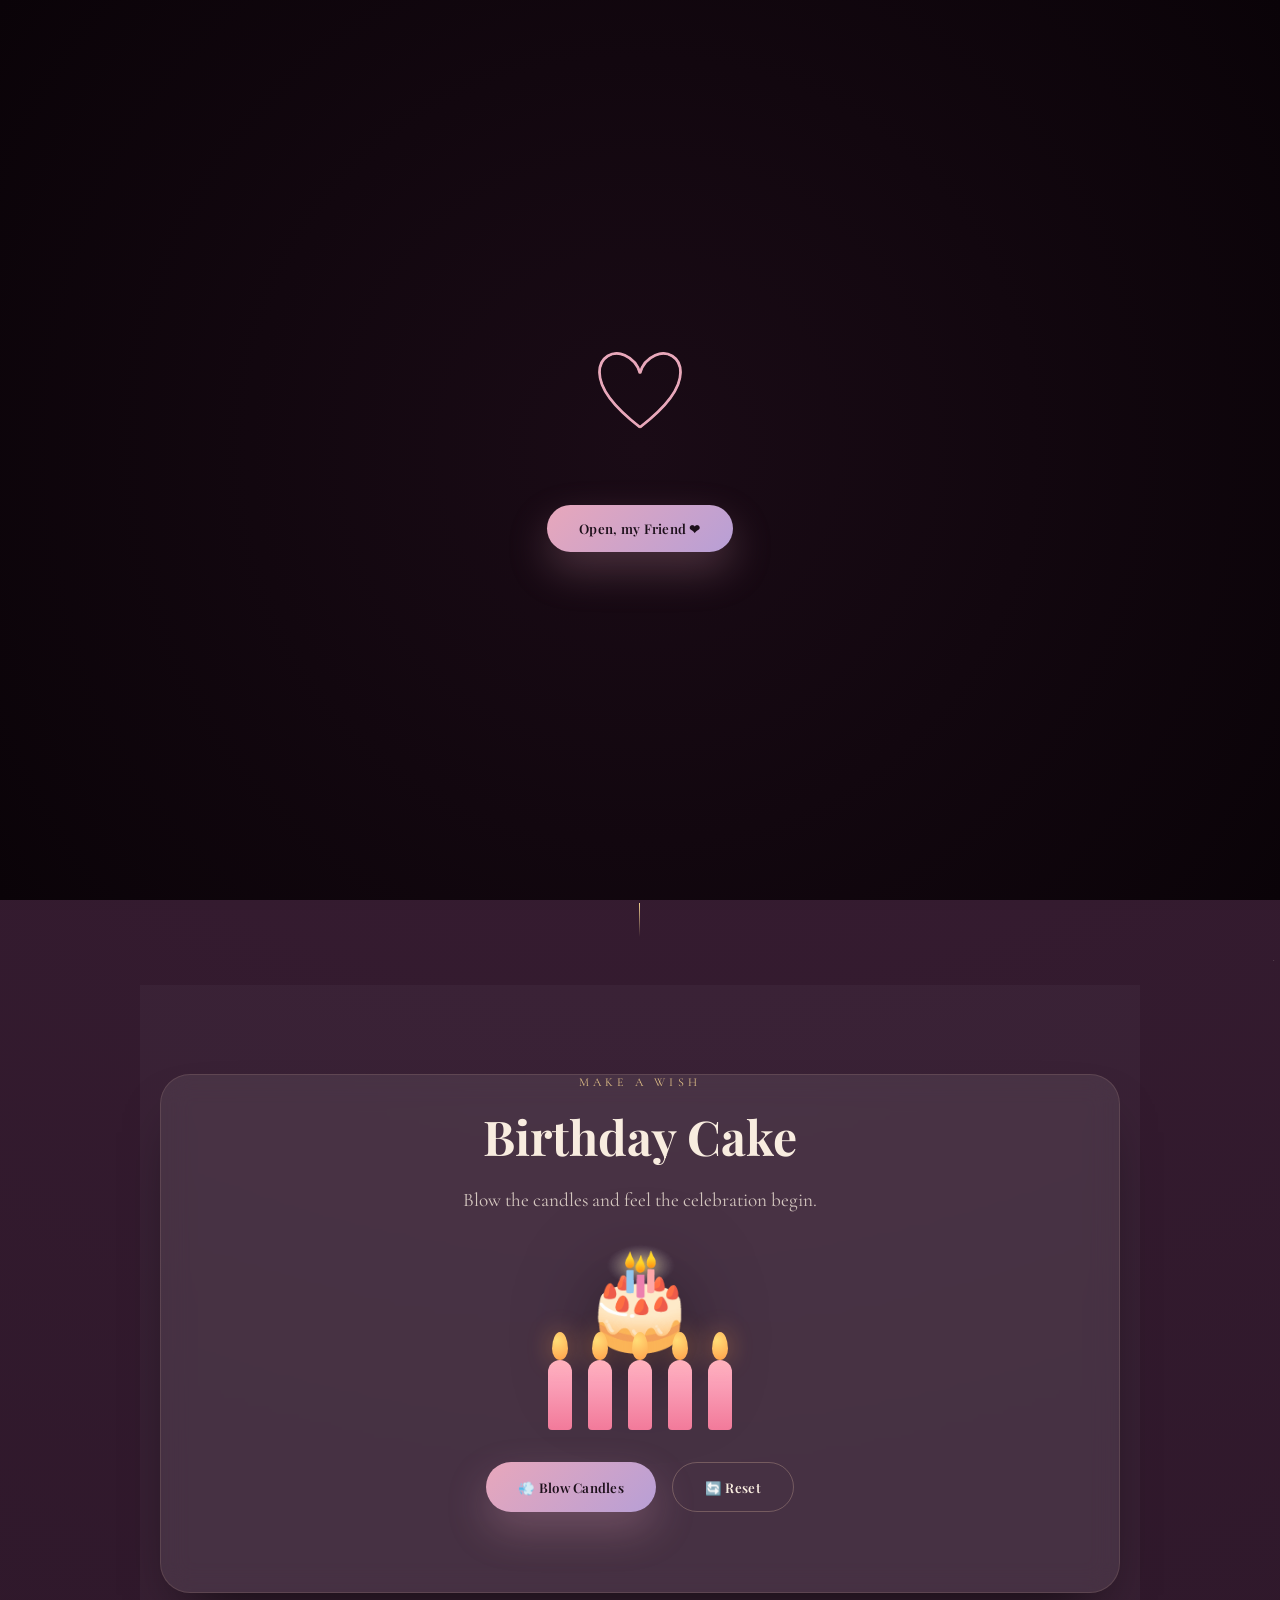
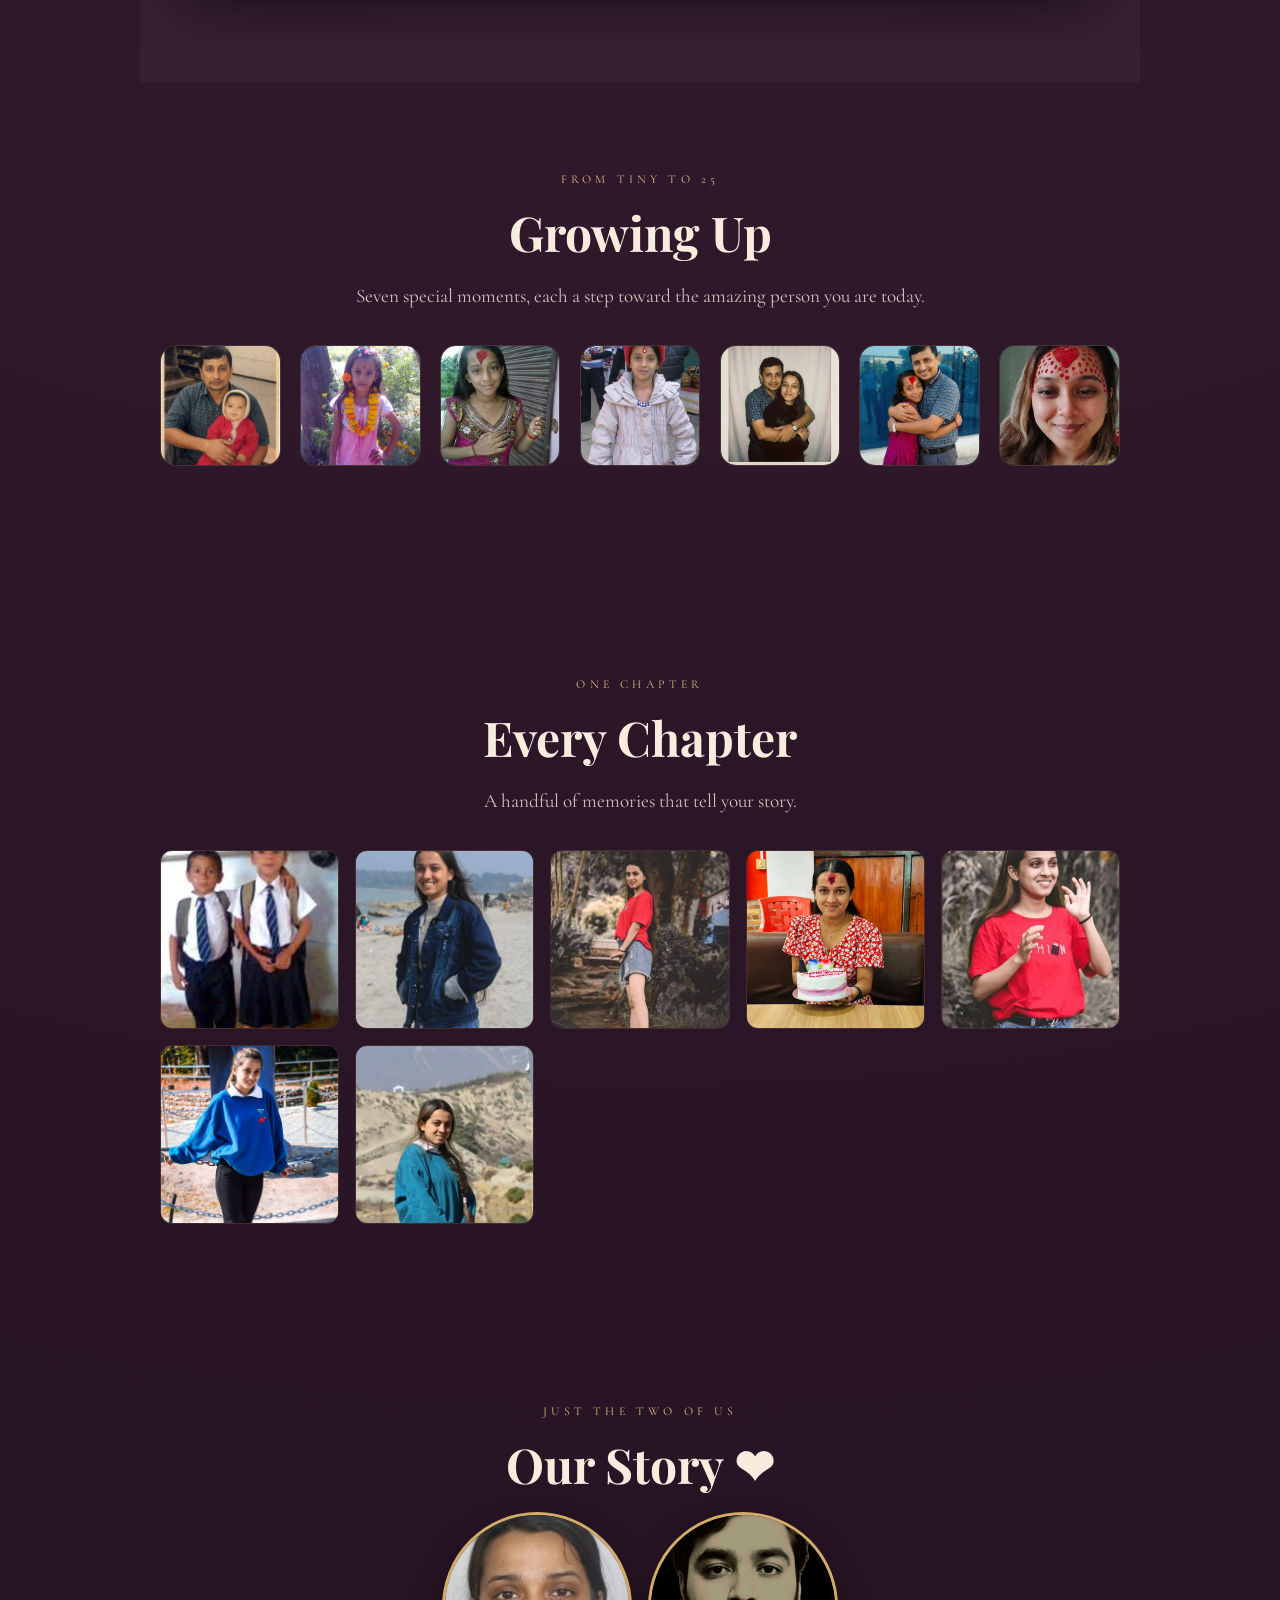
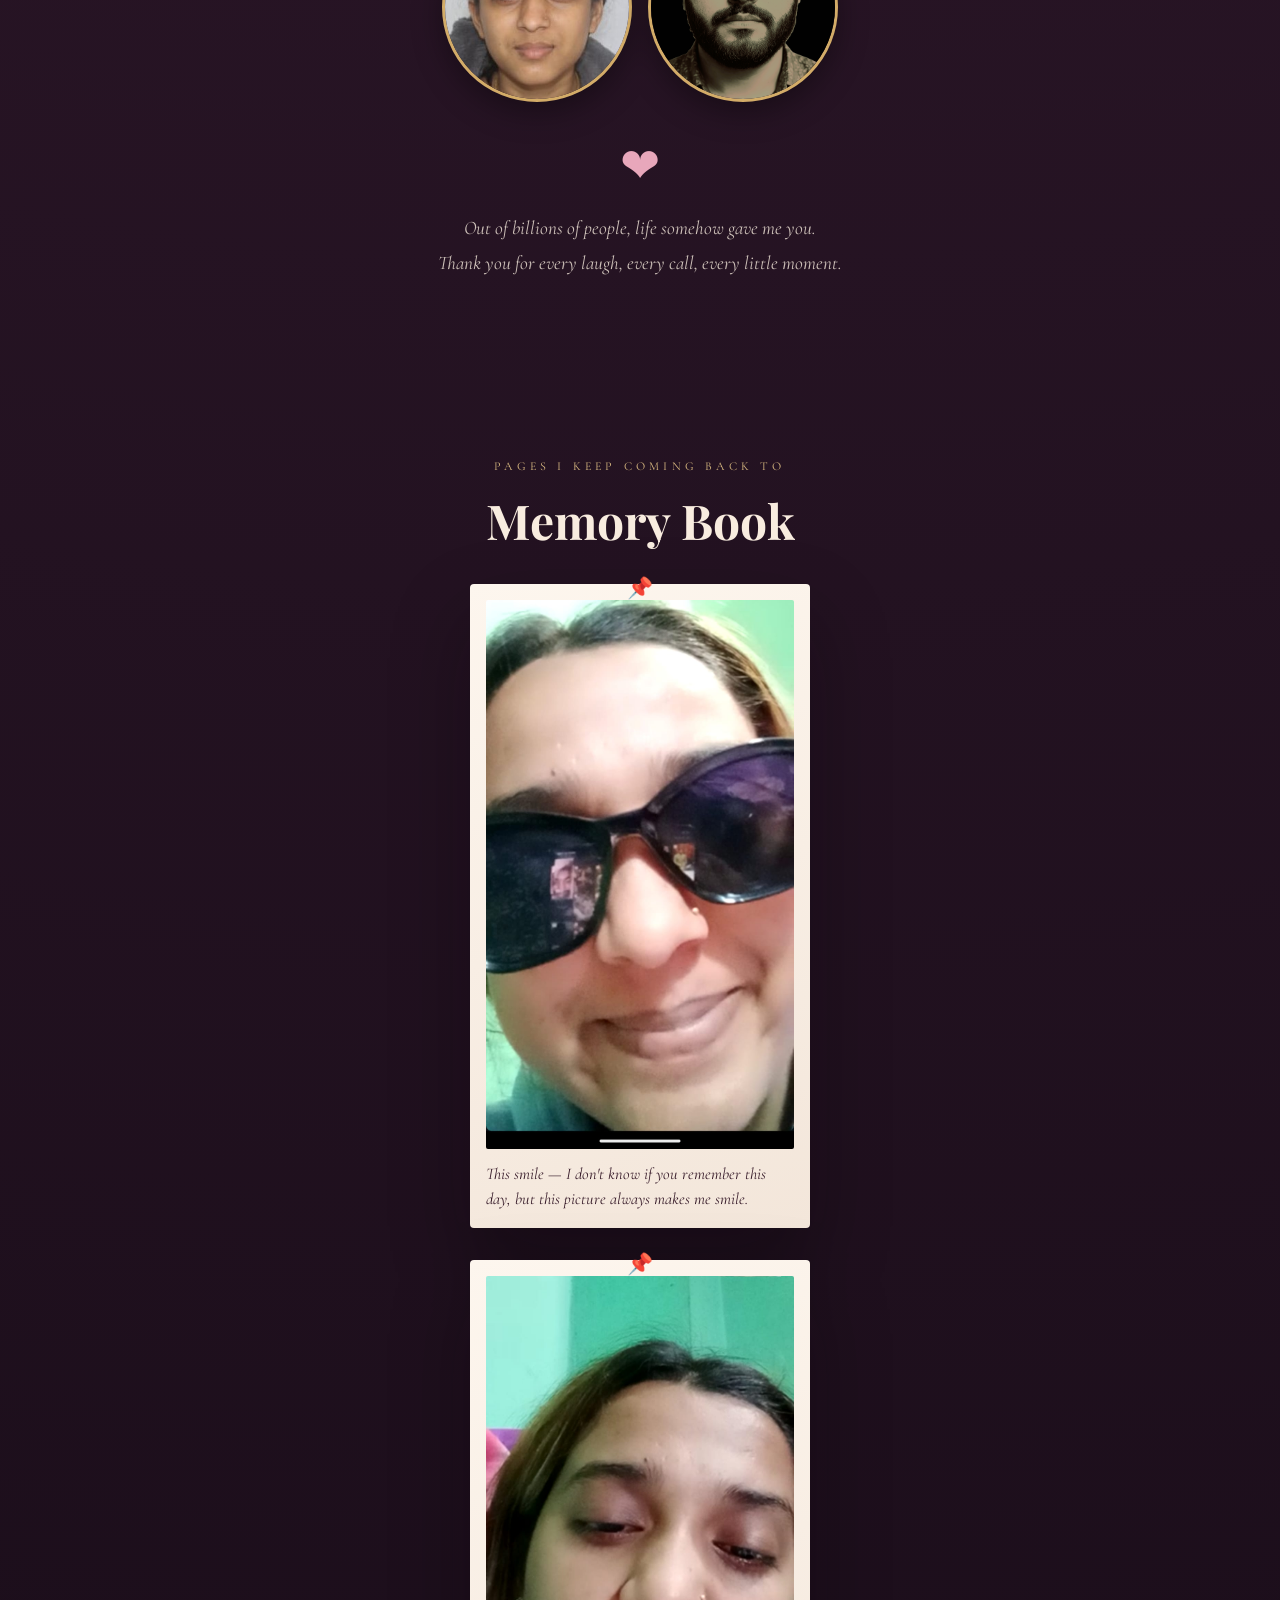
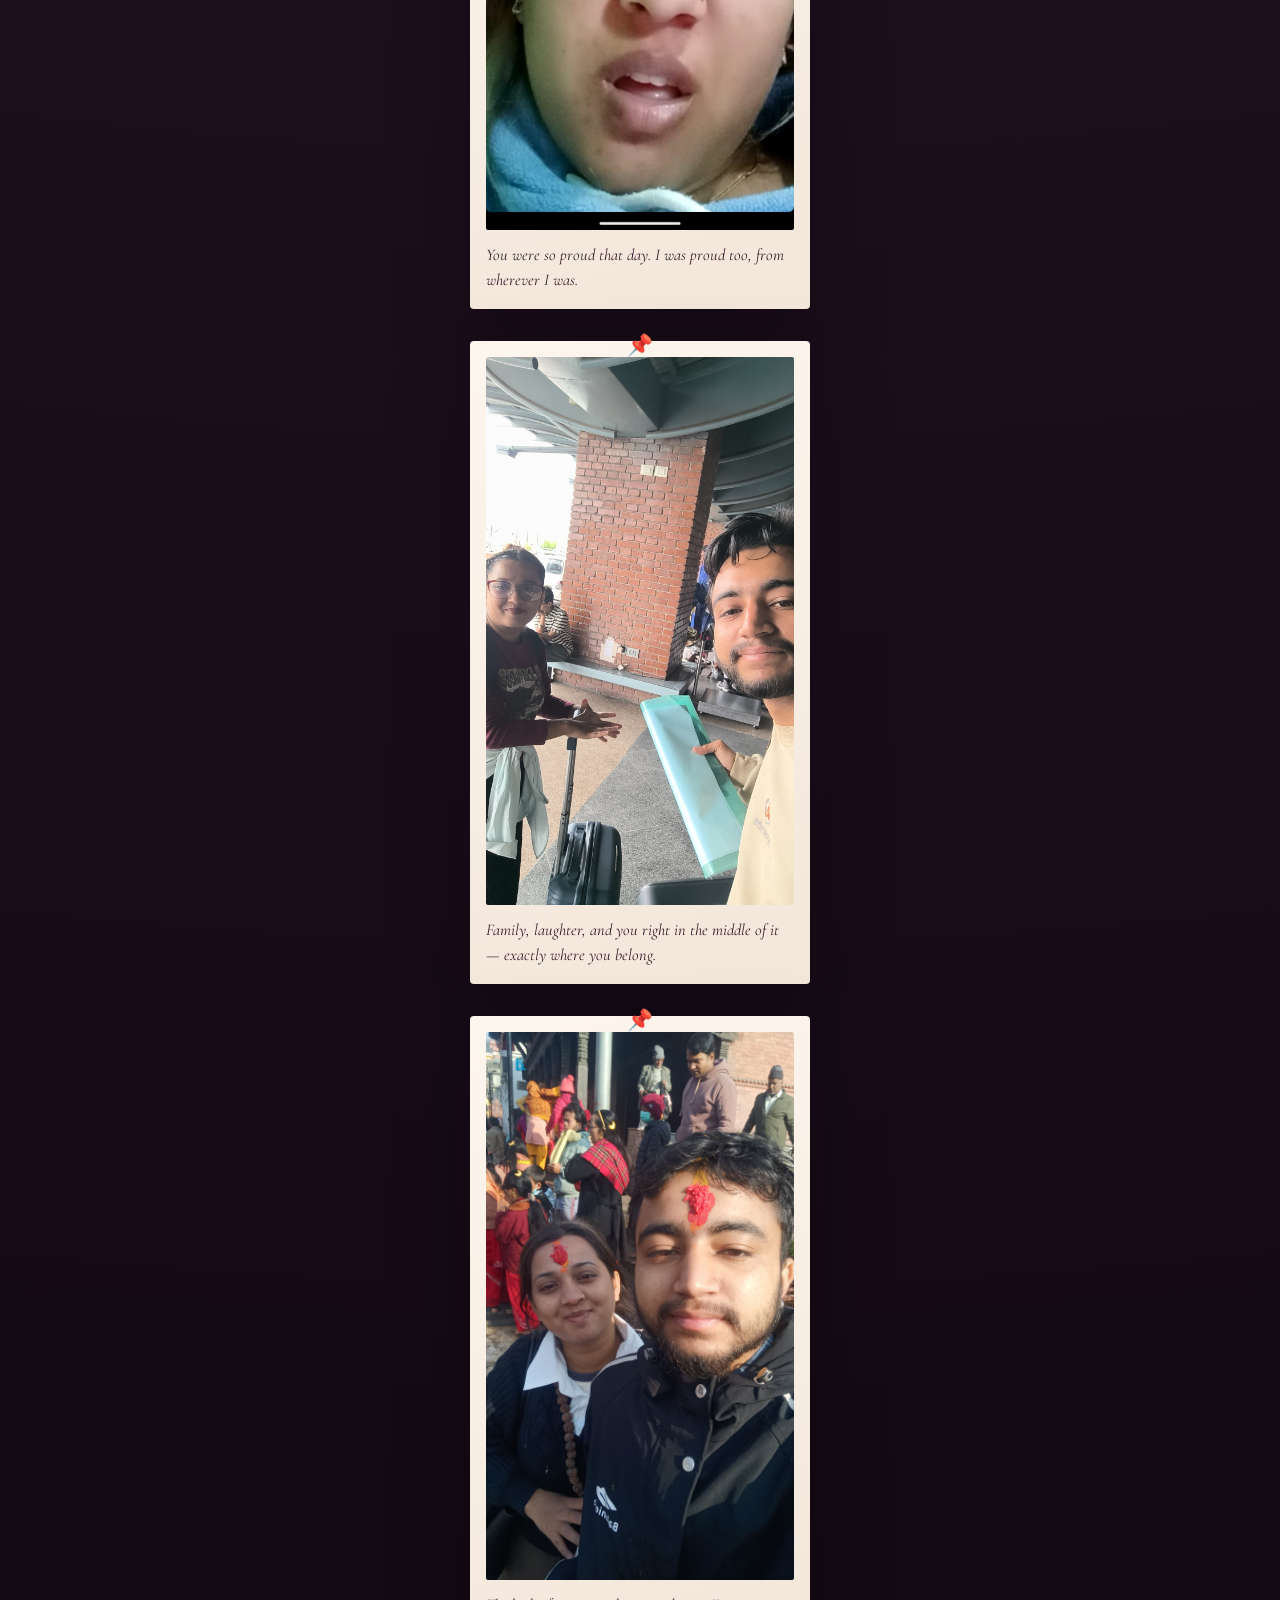
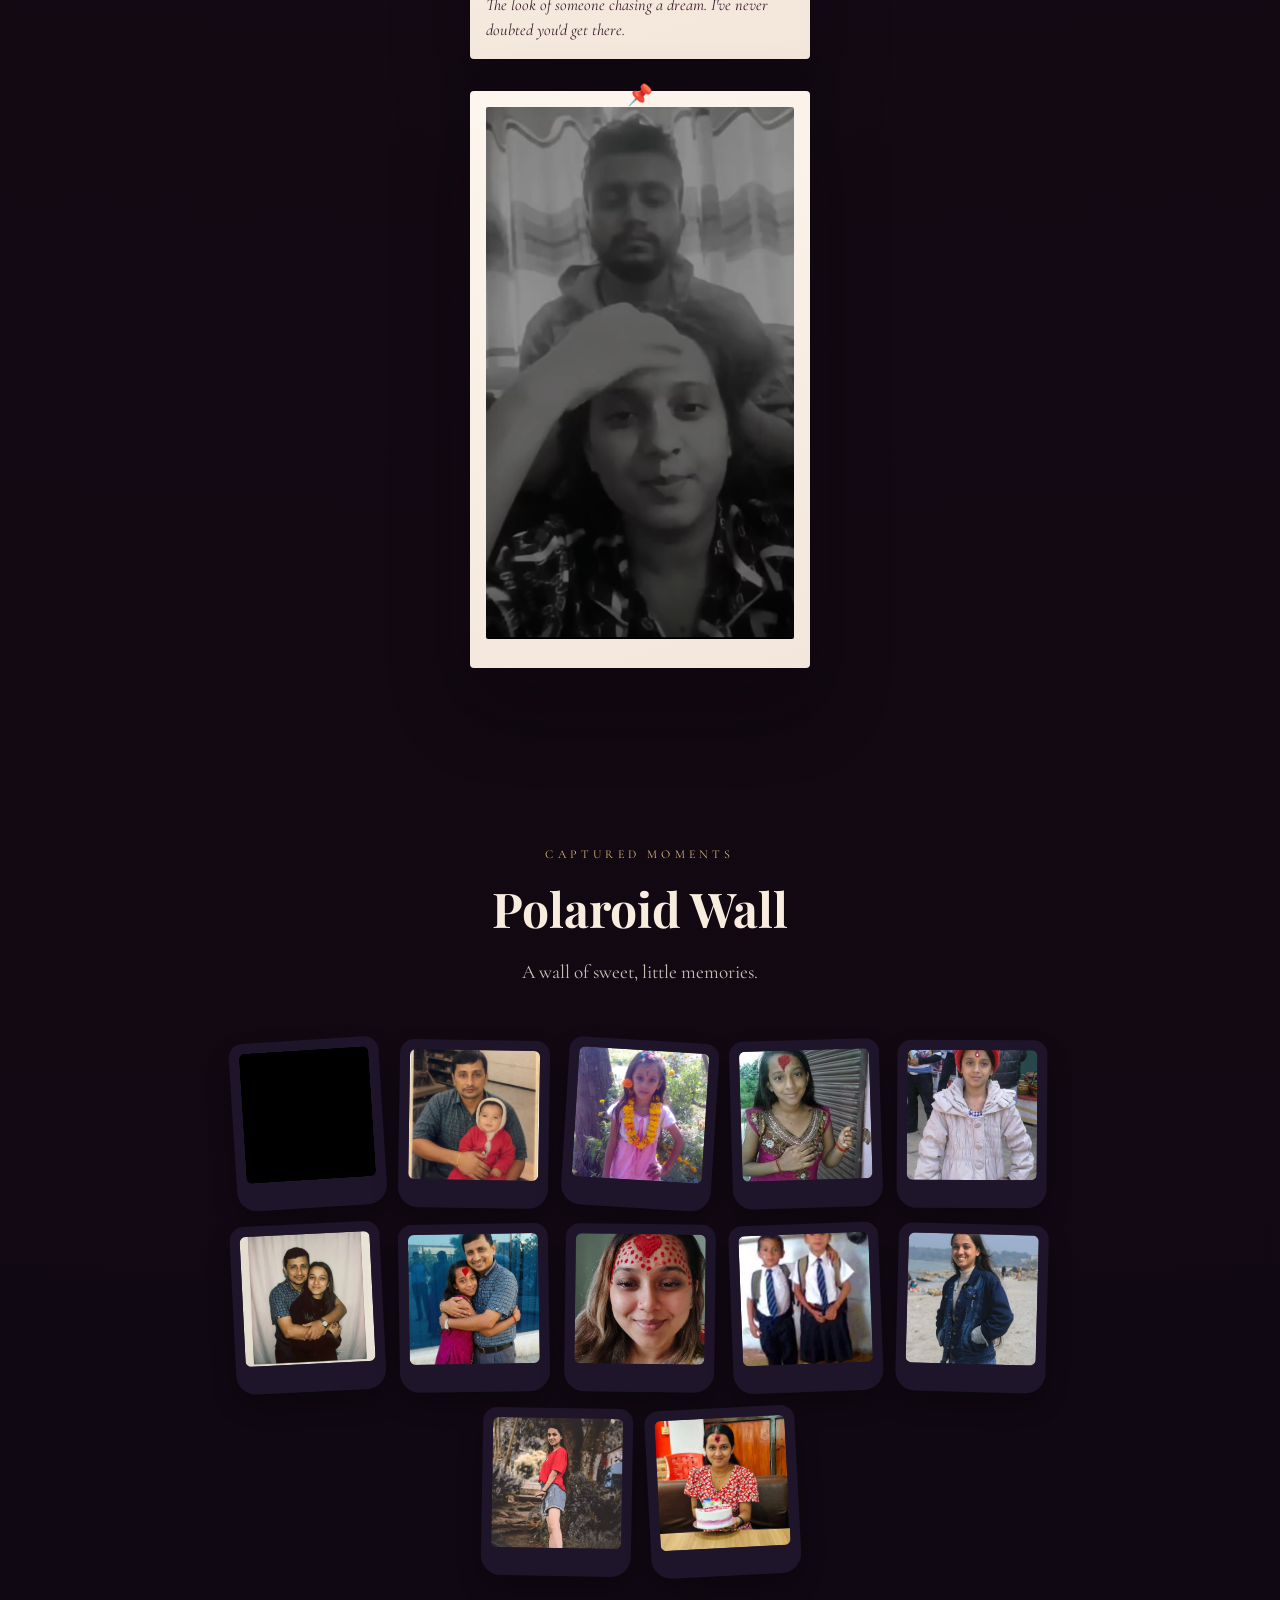
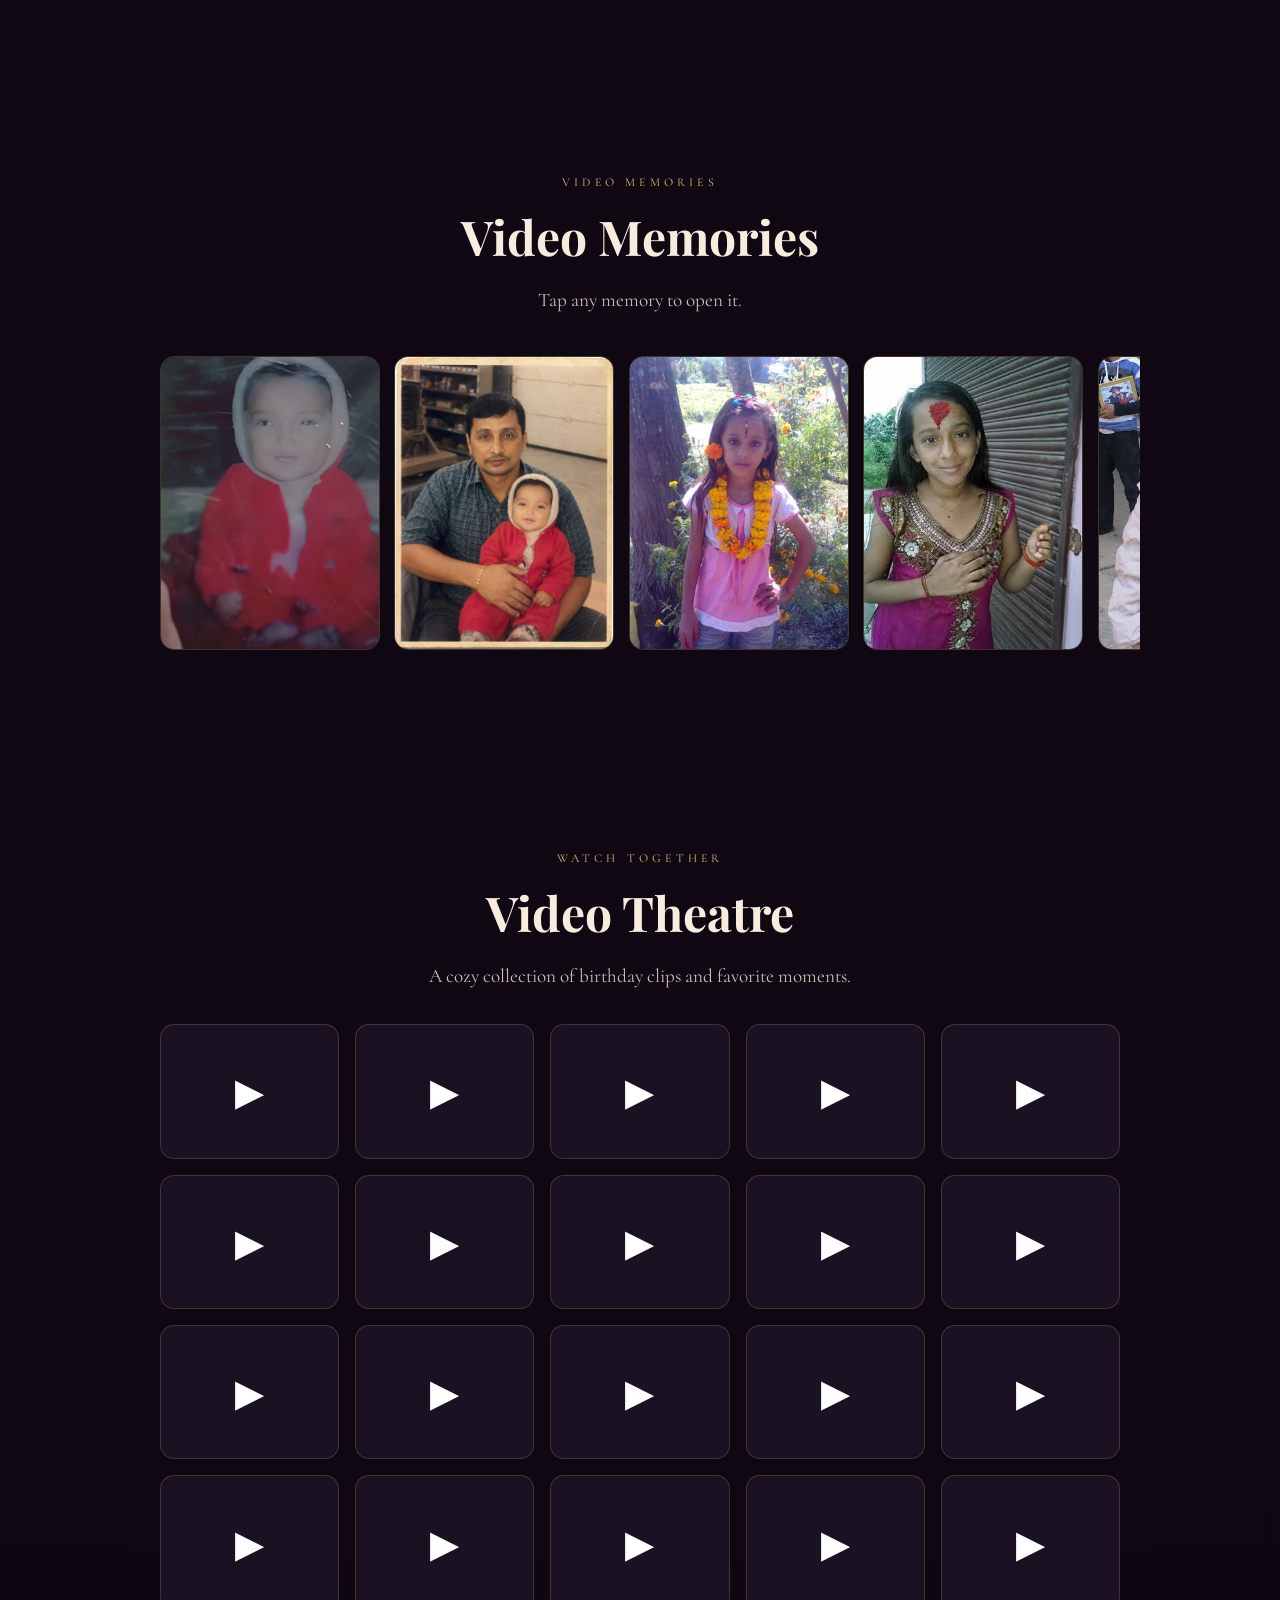
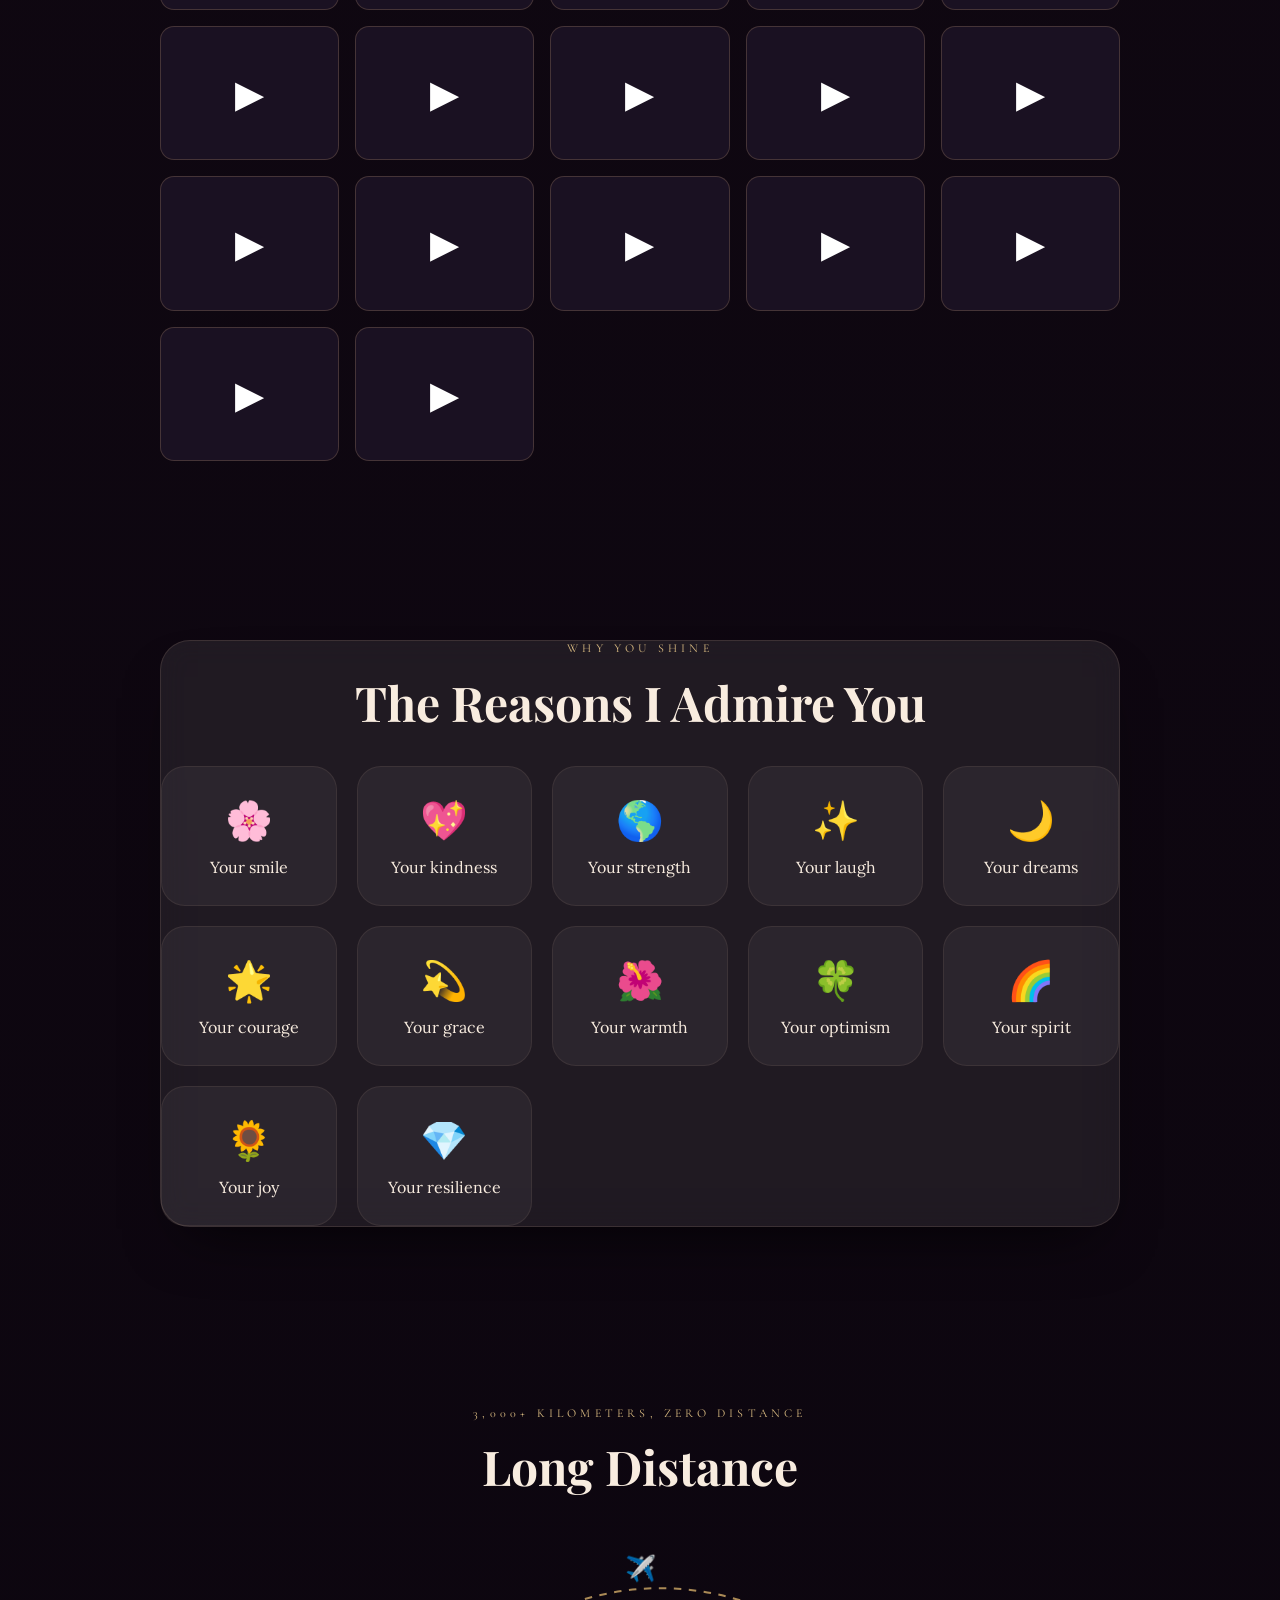
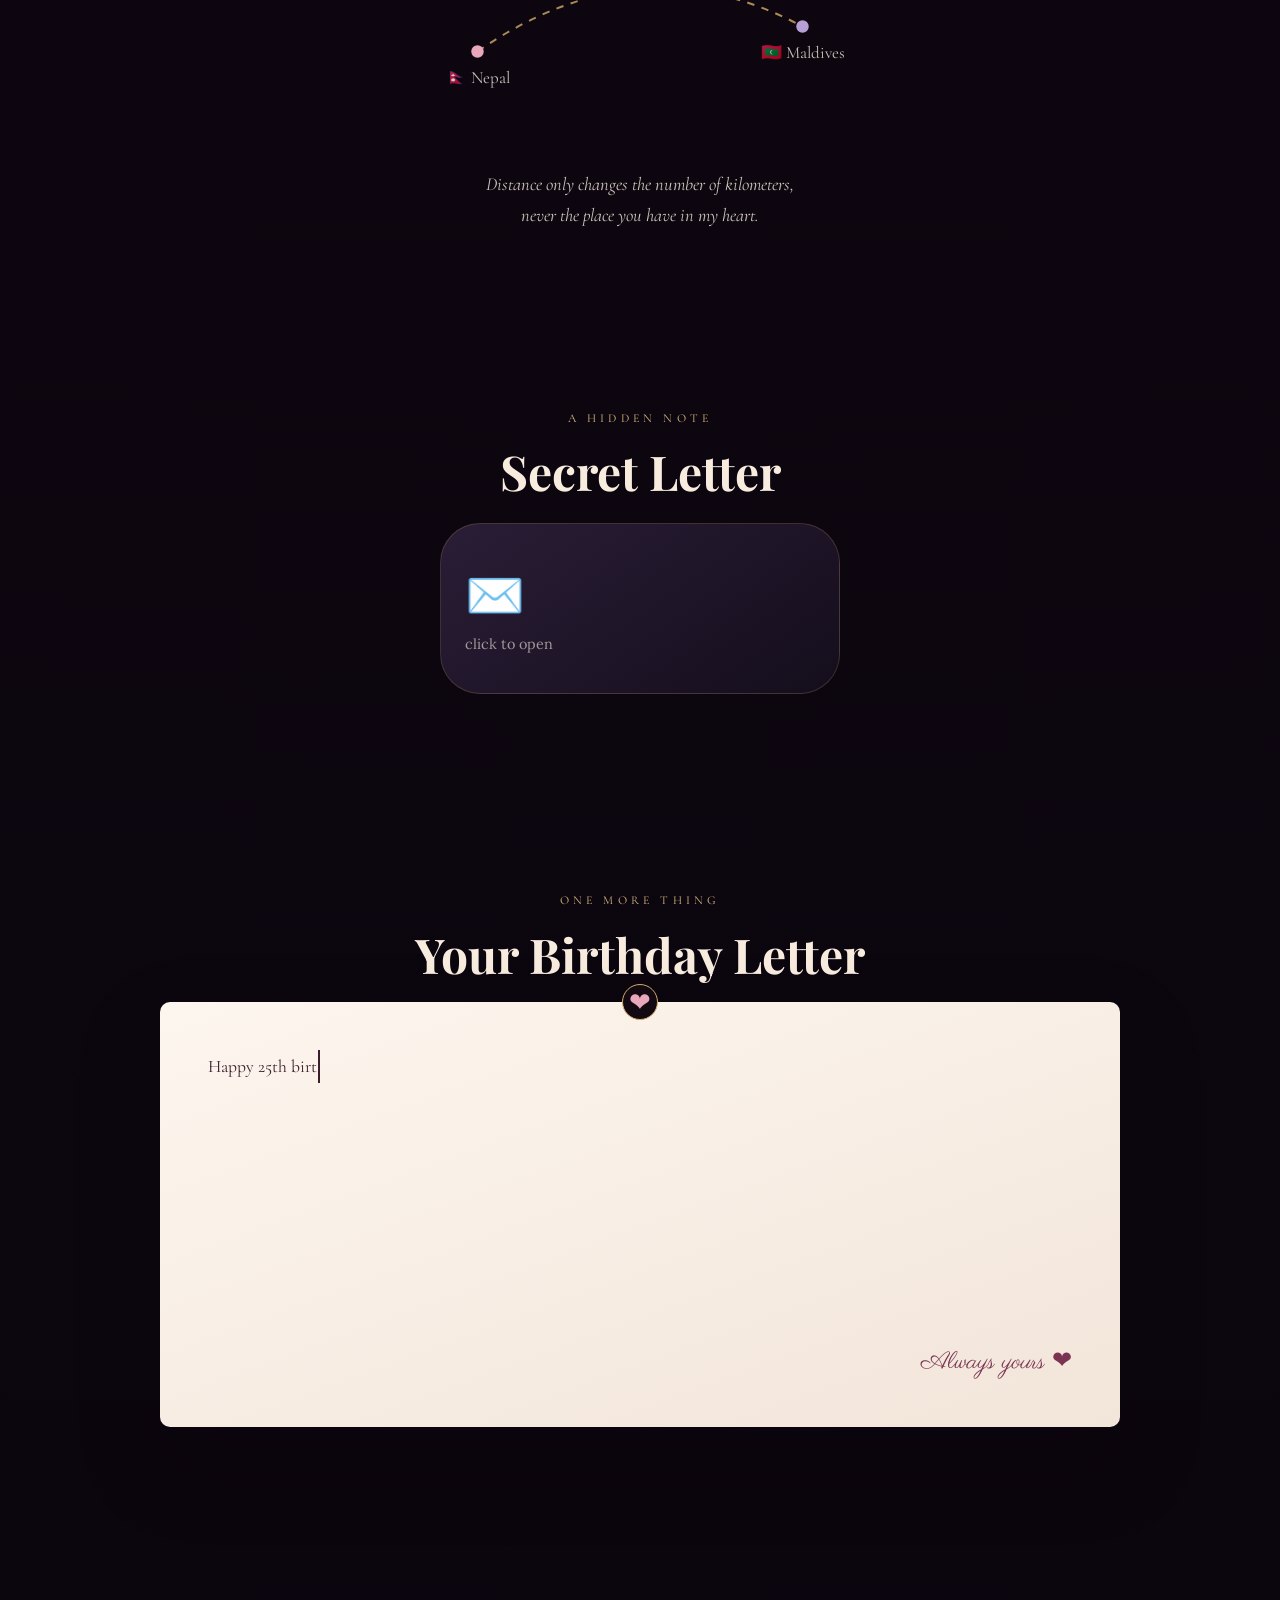
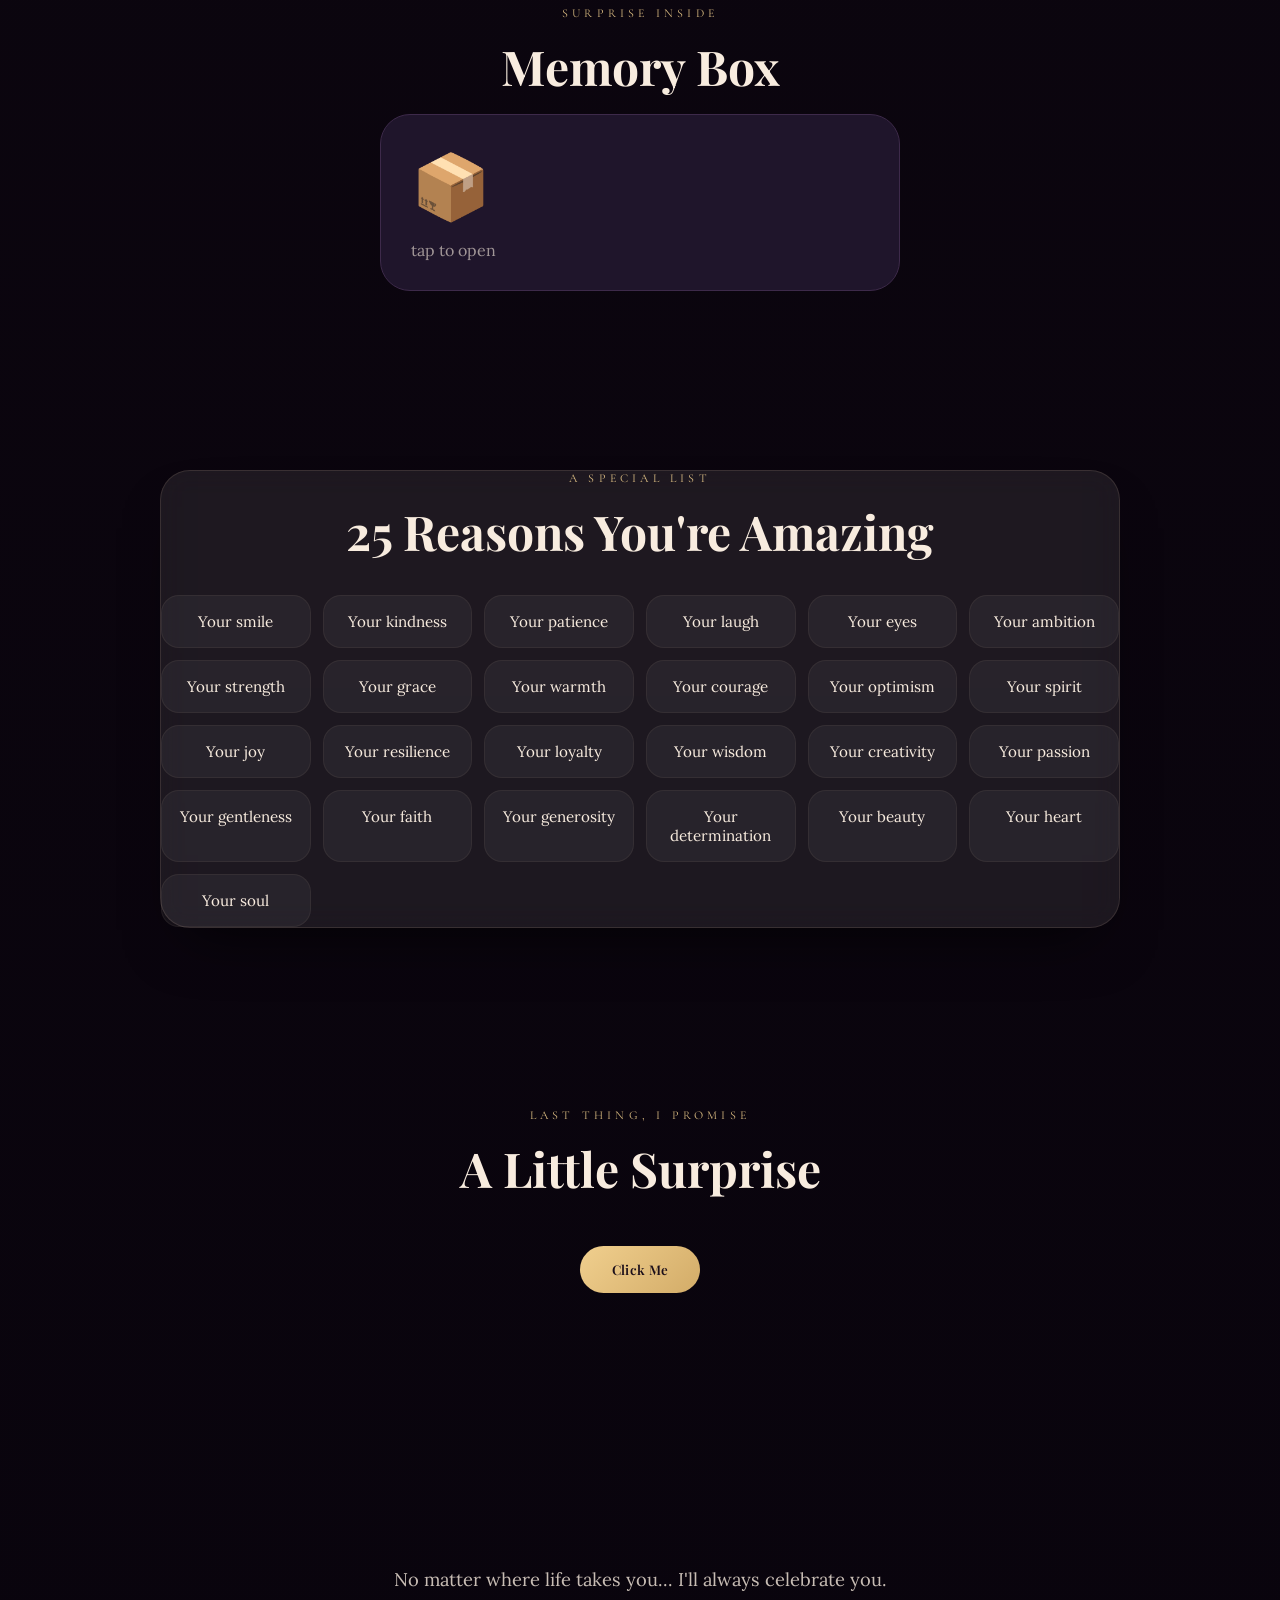
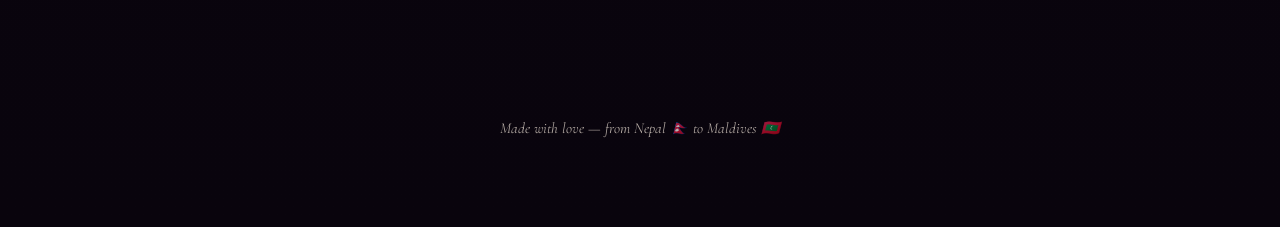
==== index.html @ b528dbe5 "Update birthday page" ====
<!DOCTYPE html>
<html lang="en">
<head>
  <meta charset="UTF-8">
  <meta name="viewport" content="width=device-width, initial-scale=1.0, viewport-fit=cover">
  <title>25th Birthday Celebration</title>
  <link rel="preconnect" href="https://fonts.googleapis.com">
  <link rel="preconnect" href="https://fonts.gstatic.com" crossorigin>
  <link href="https://fonts.googleapis.com/css2?family=Playfair+Display:ital,wght@0,500;0,600;0,700;1,600&family=Cormorant+Garamond:ital,wght@0,400;0,500;0,600;1,500&family=Parisienne&family=Lora:ital,wght@0,400;0,500;1,400&display=swap" rel="stylesheet">
  <style>
    * { box-sizing: border-box; }
    html { scroll-behavior: smooth; }
    body {
      margin: 0;
      min-height: 100vh;
      font-family: 'Lora', serif;
      color: #f8ecdf;
      background: radial-gradient(circle at top, #3a1e34 0%, #120913 45%, #09040d 100%);
      overflow-x: hidden;
      -webkit-font-smoothing: antialiased;
    }
    body::before {
      content: '';
      position: fixed;
      inset: 0;
      z-index: 0;
      pointer-events: none;
      background: radial-gradient(circle at 20% 20%, rgba(232,167,187,.07), transparent 20%),
                  radial-gradient(circle at 80% 20%, rgba(183,159,214,.08), transparent 18%);
    }
    img, video { max-width: 100%; display: block; }
    a { color: inherit; text-decoration: none; }
    :focus-visible { outline: 2px solid #f0cf8e; outline-offset: 4px; }
    .section { position: relative; z-index: 1; padding: clamp(3rem, 7vw, 6rem) 1.25rem; max-width: 1000px; margin: 0 auto; }
    .section-inner { position: relative; z-index: 2; }
    .eyebrow { font-family:'Cormorant Garamond',serif; text-transform: uppercase; letter-spacing: .35em; font-size:.75rem; color:#f0cf8e; margin-bottom: .9rem; opacity:.9; text-align:center; }
    .section-title { font-family:'Playfair Display',serif; font-size:clamp(2rem, 4vw, 3rem); text-align:center; margin:0 0 1rem; color:#f8ecdf; }
    .section-sub { text-align:center; color:rgba(248,236,223,.8); font-family:'Cormorant Garamond',serif; font-size:clamp(1rem,2.2vw,1.2rem); max-width:620px; margin:0 auto 2rem; line-height:1.7; }
    .divider-heart { text-align:center; color:#e8a7bb; font-size:1.1rem; margin:1.2rem 0; opacity:.8; }
    .glass { background: rgba(255,255,255,.08); backdrop-filter: blur(14px); -webkit-backdrop-filter: blur(14px); border: 1px solid rgba(255,215,180,.12); box-shadow: 0 30px 60px -28px rgba(0,0,0,.75); border-radius: 30px; }
    .btn { display: inline-flex; align-items:center; justify-content:center; padding:.95rem 2rem; border-radius:999px; border:none; cursor:pointer; transition: transform .25s ease, box-shadow .25s ease, opacity .25s ease; font-family:'Playfair Display',serif; font-weight:600; letter-spacing:.02em; }
    .btn:hover { transform: translateY(-2px); }
    .btn-primary { background: linear-gradient(135deg,#e8a7bb,#b79fd6); color:#1c0f1a; box-shadow:0 18px 40px rgba(232,167,187,.25); }
    .btn-secondary { background: rgba(255,255,255,.08); color:#f8ecdf; border:1px solid rgba(240,207,142,.27); }
    .btn-outline { background: transparent; border:1.5px solid rgba(255,215,180,.25); color:#f8ecdf; }
    .btn-gold { background: linear-gradient(135deg,#f0cf8e,#d3ac68); color:#1c0f1a; }
    .btn.gift { font-size:2rem; width:96px; height:96px; border-radius:50%; padding:0; }
    #loader { position:fixed; inset:0; z-index:9999; display:flex; flex-direction:column; align-items:center; justify-content:center; text-align:center; padding:2rem; background: radial-gradient(circle at center, #1a0b16 0%, #0a0308 100%); transition: opacity 1s ease, visibility 1s ease; }
    #loader.hidden { opacity:0; visibility:hidden; pointer-events:none; }
    .loader-heart { width:90px; height:90px; margin-bottom:1.8rem; }
    .loader-heart svg path#heartFill { transition: stroke-dashoffset 2.6s cubic-bezier(.22,1,.36,1); }
    #loaderText { font-family:'Cormorant Garamond',serif; font-style:italic; color:rgba(248,236,223,.9); font-size:1.05rem; letter-spacing:.03em; min-height:1.6em; }
    #loaderLine2 { display:block; margin-top:.35rem; color:#f2c6d3; }
    .begin-btn { margin-top:2.4rem; opacity:0; transform:translateY(8px); transition: opacity .8s ease, transform .8s ease; pointer-events:none; }
    .begin-btn.show { opacity:1; transform:translateY(0); pointer-events:auto; }
    #ambient { position:fixed; inset:0; pointer-events:none; z-index:5; overflow:hidden; }
    .floaty { position:absolute; bottom:-8%; opacity:0; will-change:transform,opacity; font-size:1.1rem; }
    .floaty.heart { color:#e8a7bb; }
    .floaty.sparkle { color:#f0cf8e; font-size:.85rem; }
    .floaty.petal { width:14px; height:10px; background:#f2c6d3; border-radius:60% 0 60% 0; }
    #musicToggle { position:fixed; top:1.1rem; right:1.1rem; z-index:60; width:48px; height:48px; border-radius:50%; background:rgba(28,15,26,.65); backdrop-filter: blur(6px); border:1px solid rgba(212,175,106,.35); color:#f0cf8e; font-size:1.2rem; display:flex; align-items:center; justify-content:center; cursor:pointer; }
    #hero { position:relative; min-height:100svh; display:flex; flex-direction:column; align-items:center; justify-content:center; text-align:center; padding:6rem 1.25rem 3rem; overflow:hidden; }
    #hero .stars { position:absolute; inset:0; z-index:0; }
    .hero-photo-frame { position:relative; z-index:2; width:min(78vw,320px); aspect-ratio:4/5; border-radius:10px; overflow:hidden; border:1px solid rgba(212,175,106,.4); box-shadow: 0 30px 70px rgba(10,4,10,.35), 0 0 0 10px rgba(232,167,187,.06); margin-bottom:1.8rem; }
    .hero-photo-frame img { width:100%; height:100%; object-fit:cover; }
    .hero-name { font-family:'Parisienne',cursive; font-size:clamp(1.4rem,4vw,2rem); color:#e8a7bb; margin-bottom:.4rem; z-index:2; }
    #hero h1 { z-index:2; font-size:clamp(2rem,5vw,3.4rem); font-weight:700; margin:.2rem 0; background:linear-gradient(135deg,#f0cf8e,#e8a7bb,#b79fd6); -webkit-background-clip:text; background-clip:text; color:transparent; }
    .tagline { z-index:2; font-family:'Cormorant Garamond',serif; font-style:italic; font-size:clamp(1rem,3.4vw,1.3rem); color:rgba(248,236,223,.85); max-width:500px; line-height:1.7; margin:1rem 0 2rem; }
    #countdown { z-index:2; display:flex; gap:.9rem; margin-bottom:2.2rem; flex-wrap:wrap; justify-content:center; }
    .countdown-box, .countdown-item { background:rgba(255,255,255,.05); border:1px solid rgba(212,175,106,.22); border-radius:12px; padding:.75rem 1rem; min-width:72px; text-align:center; }
    .countdown-box b, .countdown-item .num { display:block; font-family:'Playfair Display',serif; font-size:1.35rem; color:#f0cf8e; }
    .countdown-box span, .countdown-item .label { font-size:.72rem; letter-spacing:.1em; text-transform:uppercase; color:rgba(248,236,223,.78); }
    .scroll-cue { position:relative; z-index:2; color:rgba(248,236,223,.8); font-size:.85rem; letter-spacing:.15em; text-transform:uppercase; }
    .scroll-cue .arrow { display:block; margin:.4rem auto 0; width:1px; height:34px; background:linear-gradient(#f0cf8e,transparent); animation:pulseDown 1.8s ease-in-out infinite; }
    @keyframes pulseDown { 0%,100% { opacity:.2; } 50% { opacity:1; } }
    #cake-section { background: rgba(255,255,255,.03); }
    .cake-display { display:flex; flex-direction:column; align-items:center; gap:1rem; }
    .cake-3d { font-size:6rem; line-height:1; position:relative; filter:drop-shadow(0 20px 40px rgba(0,0,0,.5)); }
    .candle-group { display:flex; gap:16px; justify-content:center; flex-wrap:wrap; }
    .candle { width:24px; height:70px; background: linear-gradient(180deg,#ffb3c6,#f27a9a); border-radius:12px 12px 4px 4px; position:relative; transform-origin:bottom center; }
    .candle .flame { position:absolute; top:-28px; left:50%; transform:translateX(-50%); width:16px; height:28px; background: radial-gradient(circle at 30% 30%, #ffdd77, #ff9f4a); border-radius:50% 50% 50% 50% / 60% 60% 40% 40%; box-shadow:0 0 24px rgba(255,159,74,.45); transition:.3s ease; }
    .candle .flame.out { opacity:0; transform:translateX(-50%) scale(.2); }
    .candle .smoke { position:absolute; top:-50px; left:50%; transform:translateX(-50%); width:20px; height:30px; background: radial-gradient(circle, rgba(200,200,200,.3), transparent); border-radius:50%; opacity:0; transition:.6s ease; }
    .candle .smoke.active { opacity:1; transform:translateX(-50%) translateY(-20px) scale(1.4); }
    .cake-actions { display:flex; gap:16px; flex-wrap:wrap; justify-content:center; margin-top:1rem; }
    #wishMsg { min-height:2rem; font-style:italic; color:rgba(248,236,223,.85); }
    #galleryWrap, #bookWrap, #carouselWrap, #polaroidWall, #theatreGrid, #reasonsGrid, #reasons25Grid { margin-top:2rem; }
    .growing-grid { display:grid; grid-template-columns:repeat(auto-fill, minmax(140px,1fr)); gap:1.2rem; margin:2rem 0; }
    .growing-grid .grow-item { border-radius:16px; overflow:hidden; border:1px solid rgba(212,175,106,.2); background:#1f152b; transition:.3s; }
    .growing-grid .grow-item img { width:100%; aspect-ratio:1; object-fit:cover; }
    .growing-grid .grow-item .age-label { text-align:center; padding:6px 0; font-size:.75rem; color:#e8a7bb; letter-spacing:.04em; }
    .chapter-grid { display:grid; grid-template-columns:repeat(auto-fill, minmax(150px,1fr)); gap:1rem; }
    .chapter-grid figure { margin:0; border-radius:12px; overflow:hidden; border:1px solid rgba(212,175,106,.15); cursor:pointer; transition:.3s; }
    .chapter-grid figure img { width:100%; aspect-ratio:1; object-fit:cover; }
    .chapter-grid figure:hover { transform:scale(1.03); border-color:#f0cf8e; }
    .book-wrap { display:flex; flex-direction:column; gap:2rem; align-items:center; }
    .book-page { width:min(88vw,340px); background:linear-gradient(160deg,#fdf6ee,#f3e6da); color:#3a1e2c; border-radius:4px; padding:1rem; box-shadow:0 36px 80px rgba(10,4,10,.32); position:relative; opacity:0; transition:transform .6s ease, opacity .6s ease; }
    .book-page.show { opacity:1; }
    .book-page:nth-child(odd) { transform: translateX(-16px) rotate(-2deg); }
    .book-page:nth-child(even) { transform: translateX(16px) rotate(2deg); }
    .book-page.show:nth-child(odd) { transform: translateX(0) rotate(0deg); }
    .book-page.show:nth-child(even) { transform: translateX(0) rotate(0deg); }
    .book-page img { width:100%; border-radius:2px; margin-bottom:.8rem; }
    .book-page p { margin:0; font-family:'Cormorant Garamond',serif; font-style:italic; font-size:1.02rem; line-height:1.55; }
    .book-page .pin { position:absolute; top:-10px; left:50%; transform:translateX(-50%); font-size:1.3rem; }
      .thank-you-popup { position:fixed; top:50%; left:50%; transform:translate(-50%,-50%) scale(0.8); z-index:10050; background:linear-gradient(135deg,#f0cf8e,#e8a7bb); color:#1c0f1a; font-family:'Playfair Display',serif; padding:.6rem 1rem; border-radius:12px; font-size:2rem; box-shadow:0 20px 40px rgba(0,0,0,.45); opacity:0; transition: transform .45s cubic-bezier(.22,1,.36,1), opacity .45s ease; pointer-events:none; }
      .thank-you-popup.show { transform:translate(-50%,-50%) scale(1); opacity:1; }
    #story { text-align:center; }
    .story-photos { display:flex; gap:1rem; justify-content:center; margin-bottom:2rem; flex-wrap:wrap; }
    .story-photos img { width:min(42vw,190px); aspect-ratio:1; object-fit:cover; border-radius:50%; border:3px solid #d3ac68; box-shadow:0 10px 30px rgba(0,0,0,.35); }
    .big-heart { font-size:3rem; color:#e8a7bb; margin:1rem 0; animation:heartbeat 1.8s ease-in-out infinite; }
    @keyframes heartbeat { 0%,100%{transform:scale(1);} 15%{transform:scale(1.15);} 30%{transform:scale(1);} 45%{transform:scale(1.1);} 60%{transform:scale(1);} }
    .story-text { font-family:'Cormorant Garamond',serif; font-style:italic; font-size:1.2rem; color:rgba(248,236,223,.8); max-width:520px; margin:0 auto; line-height:1.8; }
    #distance { text-align:center; }
    .map-wrap { max-width:500px; margin:0 auto 1.6rem; }
    .map-wrap svg { width:100%; height:auto; }
    .flight-path { stroke-dasharray:6 6; animation:dashMove 3s linear infinite; }
    @keyframes dashMove { to{ stroke-dashoffset:-120; } }
    .plane { animation:flyAlong 4s ease-in-out infinite; }
    @keyframes flyAlong { 0%,100%{ transform:translate(0,0); } 50%{ transform:translate(4px,-4px); } }
    .pin-label { font-family:'Cormorant Garamond',serif; font-size:.85rem; fill:rgba(248,236,223,.8); }
    .distance-line { font-family:'Cormorant Garamond',serif; font-style:italic; font-size:1.15rem; color:rgba(248,236,223,.82); max-width:460px; margin:1rem auto 0; line-height:1.7; }
    .carousel { display:flex; gap:.9rem; overflow-x:auto; scroll-snap-type:x mandatory; padding:.5rem .5rem 1.4rem; margin:0 -1.25rem; padding-left:1.25rem; padding-right:1.25rem; -webkit-overflow-scrolling:touch; }
    .carousel::-webkit-scrollbar { height:5px; }
    .carousel::-webkit-scrollbar-thumb { background:#d3ac68; border-radius:4px; }
    .slide { flex:0 0 auto; width:min(58vw,220px); aspect-ratio:3/4; scroll-snap-align:center; border-radius:14px; overflow:hidden; position:relative; border:1px solid rgba(212,175,106,.25); cursor:pointer; }
    .slide img, .slide video { width:100%; height:100%; object-fit:cover; }
    .slide .play-badge { position:absolute; inset:0; display:flex; align-items:center; justify-content:center; background:rgba(28,15,26,.28); }
    .slide .play-badge svg { width:38px; height:38px; }
    #lightbox { position:fixed; inset:0; z-index:200; background:rgba(15,7,14,.92); display:none; align-items:center; justify-content:center; padding:2rem 1.25rem; backdrop-filter: blur(4px); }
    #lightbox.open { display:flex; }
    #lightbox .lb-content { max-width:min(92vw,560px); max-height:82vh; }
    #lightbox .lb-content img, #lightbox .lb-content video { max-height:82vh; border-radius:8px; margin:0 auto; }
    #lightbox .lb-close { position:absolute; top:1.2rem; right:1.4rem; color:#f8ecdf; font-size:1.8rem; background:none; border:none; cursor:pointer; line-height:1; }
    #letter .letter-card { background:linear-gradient(160deg,#fdf6ee,#f2e5da); color:#3a1e2c; border-radius:10px; padding: clamp(1.6rem,5vw,3rem); box-shadow:0 36px 80px rgba(10,4,10,.25); position:relative; }
    #letter .letter-card::before { content:'❤'; position:absolute; top:-18px; left:50%; transform:translateX(-50%); color:#e8a7bb; font-size:1.6rem; background:#120913; width:34px; height:34px; border-radius:50%; display:flex; align-items:center; justify-content:center; border:1px solid #d3ac68; }
    #letterText { font-family:'Cormorant Garamond',serif; font-size:1.1rem; line-height:1.9; white-space:pre-wrap; min-height:280px; }
    .cursor { display:inline-block; width:2px; background:#3a1e2c; margin-left:1px; animation:blink 1s step-end infinite; }
    @keyframes blink { 50% { opacity:0; } }
    .letter-sign { text-align:right; font-family:'Parisienne',cursive; font-size:1.5rem; margin-top:1rem; color:#7a3350; }
    .secret-card { max-width:480px; margin:0 auto; text-align:center; }
    .letter-envelope { max-width:400px; margin:20px auto; padding:40px 24px; border-radius:40px; background:linear-gradient(145deg,#2a1d36,#140e1c); border:1px solid rgba(212,175,106,.2); cursor:pointer; transition:.3s ease; }
    .letter-envelope:hover { border-color:#f0cf8e; }
    .letter-envelope .seal { font-size:3rem; }
    .letter-content { display:none; margin-top:20px; padding:20px; background:rgba(255,255,255,.04); border-radius:24px; font-style:italic; line-height:1.8; text-align:left; }
    .letter-content.open { display:block; animation:fadeUp .6s ease; }
    .memory-box { max-width:520px; margin:0 auto; padding:30px; border-radius:30px; background:#1f152b; border:1px solid #3d2a4a; cursor:pointer; transition:.3s ease; }
    .memory-box:hover { border-color:#f0cf8e; }
    .memory-box .box-icon { font-size:4rem; }
    .box-contents { display:none; flex-wrap:wrap; gap:12px; justify-content:center; margin-top:20px; }
    .box-contents.open { display:flex; animation:fadeUp .5s ease; }
    .box-contents img { width:80px; height:80px; object-fit:cover; border-radius:16px; }
    .reasons-grid { display:grid; grid-template-columns:repeat(auto-fill,minmax(170px,1fr)); gap:20px; }
    .reason-card { padding:28px 18px; border-radius:24px; text-align:center; background:rgba(255,255,255,.05); border:1px solid rgba(255,215,180,.08); transition:.2s ease; }
    .reason-card:hover { background:rgba(255,215,180,.08); transform:translateY(-6px); }
    .reason-card .emoji { font-size:2.4rem; margin-bottom:12px; display:block; }
    .polaroid-wall { display:flex; flex-wrap:wrap; justify-content:center; gap:16px; padding:20px 0; }
    .polaroid { background:#1f152b; padding:10px 10px 28px; border-radius:14px 14px 20px 20px; box-shadow:0 12px 30px -8px rgba(0,0,0,.45); transform:rotate(var(--rot,0deg)); transition:.3s ease; width:150px; cursor:pointer; }
    .polaroid:hover { transform:scale(1.05) rotate(0deg); z-index:10; }
    .polaroid img { width:100%; aspect-ratio:1/1; object-fit:cover; border-radius:6px; background:#2a1d36; }
    .reasons-25 { display:grid; grid-template-columns:repeat(auto-fill,minmax(130px,1fr)); gap:12px; margin-top:20px; }
    .reason-25 { background:rgba(255,255,255,.05); padding:16px 10px; border-radius:18px; text-align:center; font-size:.95rem; border:1px solid rgba(255,215,180,.06); animation:fadeUp .5s ease both; }
    .theatre-grid { display:grid; grid-template-columns:repeat(auto-fill,minmax(150px,1fr)); gap:1rem; margin-top:1.5rem; }
    .theatre-item { position:relative; aspect-ratio:4/3; border-radius:14px; overflow:hidden; border:1px solid rgba(212,175,106,.2); cursor:pointer; background:#20152a; }
    .theatre-item video { width:100%; height:100%; object-fit:cover; }
    .theatre-item .play-icon { position:absolute; inset:0; display:flex; align-items:center; justify-content:center; font-size:2.4rem; background:rgba(0,0,0,.2); color:#fff; transition:.3s; }
    .theatre-item:hover .play-icon { background:rgba(0,0,0,.4); }
    #finale { text-align:center; padding-bottom:8rem; }
    .finale-heart { font-size:5rem; animation:pulse 1.6s ease-in-out infinite; }
    .finale-btn { margin:30px 0; }
    .fireworks-container { position:relative; height:220px; }
    .firework { position:absolute; font-size:2rem; animation:fireworkUp 1.2s ease-out forwards; }
    @keyframes fireworkUp { 0% { opacity:1; transform:translateY(0) scale(0.5); } 100% { opacity:0; transform:translateY(-200px) scale(1.8); } }
    @keyframes fadeUp { 0% { opacity:0; transform:translateY(20px); } 100% { opacity:1; transform:translateY(0); } }
    @keyframes pulse { 0%,100% { transform:scale(1); } 50% { transform:scale(1.14); } }
    @media (max-width: 760px) {
      .growing-grid { grid-template-columns:repeat(3,1fr); }
      .chapter-grid { grid-template-columns:repeat(2,1fr); }
      .polaroid { width:120px; }
      .cake-actions { flex-direction: column; }
      #hero { padding-top:4rem; }
      .hero-photo-frame { width:min(76vw,260px); }
      .section { padding:3rem 1rem; }
      .book-page { width:min(92vw,300px); }
      .theatre-grid { grid-template-columns:repeat(2,1fr); }
    }
    @media (min-width: 1024px) { .growing-grid { grid-template-columns:repeat(7,1fr); } }
    @media (prefers-reduced-motion: reduce) { *, *::before, *::after { animation-duration:.001s !important; transition-duration:.001s !important; } }
  </style>
  <script>
    window.placeholderImg = function(imgEl, label) {
      imgEl.onerror = null;
      const svg = `<svg xmlns='http://www.w3.org/2000/svg' viewBox='0 0 300 375'><rect width='300' height='375' fill='%23181424'/><text x='50%' y='50%' fill='%23f0cf8e' font-family='sans-serif' font-size='18' text-anchor='middle'>Missing image</text><text x='50%' y='58%' fill='%23e8a7bb' font-family='sans-serif' font-size='14' text-anchor='middle'>${label}</text></svg>`;
      imgEl.src = 'data:image/svg+xml,' + encodeURIComponent(svg);
    };
  </script>
</head>
<body>
<div id="loader">
  <div class="loader-heart">
    <svg viewBox="0 0 100 100" fill="none">
      <path d="M50 88 C20 65 5 45 5 27 C5 10 20 2 33 8 C42 12 48 20 50 28 C52 20 58 12 67 8 C80 2 95 10 95 27 C95 45 80 65 50 88Z" stroke="#d3ac68" stroke-width="2" fill="none"/>
      <path id="heartFill" d="M50 88 C20 65 5 45 5 27 C5 10 20 2 33 8 C42 12 48 20 50 28 C52 20 58 12 67 8 C80 2 95 10 95 27 C95 45 80 65 50 88Z" stroke="#e8a7bb" stroke-width="3" fill="none" stroke-dasharray="320" stroke-dashoffset="320"/>
    </svg>
  </div>
  <!-- <div id="loaderText">Opening your birthday surprise...<span id="loaderLine2">Every memory is waiting for you.</span></div> -->
  <button class="btn btn-primary begin-btn" id="beginBtn">Open, my Friend ❤</button>
</div>
<div id="ambient"></div>
<audio id="bgMusic" loop preload="none"><source src="nishan bhattari new song oe bhunti monkey dance funy video HD-mc.m4a" type="audio/mp4"></audio>
<button id="musicToggle" aria-label="Toggle music" title="Music on/off">🔇</button>
<section id="hero">
  <canvas class="stars"></canvas>
  <div class="hero-photo-frame">
    <img src="0xp22f4nwxrmw0cxt8yanwj2jr_result_0.png" alt="Samikshya" onerror="placeholderImg(this,'0xp22f4nwxrmw0cxt8yanwj2jr_result_0.png')">
  </div>
  <div class="hero-name script">Samikshya</div>
  <h1>Happy 25th Birthday ❤</h1>
  <p class="tagline">To the most beautiful person — even thousands of miles could never make you feel far from my heart.</p>
  <div id="countdown"></div>
  <div class="scroll-cue">Scroll down<span class="arrow"></span></div>
</section>
<section class="section" id="cake-section">
  <div class="section-inner glass">
    <div class="eyebrow">Make a wish</div>
    <h2 class="section-title">Birthday Cake</h2>
    <p class="section-sub">Blow the candles and feel the celebration begin.</p>
    <div class="cake-display">
      <div class="cake-3d">🎂</div>
      <div class="candle-group" id="candleGroup">
        <div class="candle" data-idx="0"><div class="flame"></div><div class="smoke"></div></div>
        <div class="candle" data-idx="1"><div class="flame"></div><div class="smoke"></div></div>
        <div class="candle" data-idx="2"><div class="flame"></div><div class="smoke"></div></div>
        <div class="candle" data-idx="3"><div class="flame"></div><div class="smoke"></div></div>
        <div class="candle" data-idx="4"><div class="flame"></div><div class="smoke"></div></div>
      </div>
      <div class="cake-actions">
        <button class="btn btn-primary" id="blowBtn">💨 Blow Candles</button>
        <button class="btn btn-outline" id="resetCakeBtn">🔄 Reset</button>
      </div>
      <p id="wishMsg"></p>
    </div>
  </div>
</section>
<section class="section" id="growing">
  <div class="section-inner">
    <div class="eyebrow">From tiny to 25</div>
    <h2 class="section-title">Growing Up</h2>
    <p class="section-sub">Seven special moments, each a step toward the amazing person you are today.</p>
    <div class="growing-grid" id="growingGrid"></div>
  </div>
</section>
<section class="section" id="chapter">
  <div class="section-inner">
    <div class="eyebrow">One chapter</div>
    <h2 class="section-title">Every Chapter</h2>
    <p class="section-sub">A handful of memories that tell your story.</p>
    <div class="chapter-grid" id="chapterGrid"></div>
  </div>
</section>
<!-- Our Story moved before Memory Book -->
<section class="section" id="story">
  <div class="section-inner">
    <div class="eyebrow">Just the two of us</div>
    <h2 class="section-title">Our Story ❤</h2>
    <div class="story-photos" id="storyPhotos"></div>
    <div class="big-heart">❤</div>
    <p class="story-text">Out of billions of people, life somehow gave me you.<br>Thank you for every laugh, every call, every little moment.</p>
  </div>
</section>
<section class="section" id="memorybook">
  <div class="section-inner">
    <div class="eyebrow">Pages I keep coming back to</div>
    <h2 class="section-title">Memory Book</h2>
    <div class="book-wrap" id="bookWrap"></div>
  </div>
</section>
<section class="section" id="polaroid">
  <div class="section-inner">
    <div class="eyebrow">Captured moments</div>
    <h2 class="section-title">Polaroid Wall</h2>
    <p class="section-sub">A wall of sweet, little memories.</p>
    <div class="polaroid-wall" id="polaroidWall"></div>
  </div>
</section>
<section class="section" id="memories">
  <div class="section-inner">
    <div class="eyebrow">Video memories</div>
    <h2 class="section-title">Video Memories</h2>
    <p class="section-sub">Tap any memory to open it.</p>
    <div class="carousel" id="carouselWrap"></div>
  </div>
</section>
<section class="section" id="theatre">
  <div class="section-inner">
    <div class="eyebrow">Watch together</div>
    <h2 class="section-title">Video Theatre</h2>
    <p class="section-sub">A cozy collection of birthday clips and favorite moments.</p>
    <div class="theatre-grid" id="theatreGrid"></div>
  </div>
</section>
<section class="section" id="reasons">
  <div class="section-inner glass">
    <div class="eyebrow">Why you shine</div>
    <h2 class="section-title">The Reasons I Admire You</h2>
    <div class="reasons-grid" id="reasonsGrid"></div>
  </div>
</section>
<section class="section" id="distance">
  <div class="section-inner">
    <div class="eyebrow">3,000+ kilometers, zero distance</div>
    <h2 class="section-title">Long Distance</h2>
    <div class="map-wrap">
      <svg viewBox="0 0 400 180" aria-hidden="true">
        <path class="flight-path" d="M70 110 Q200 20 330 90" stroke="#d3ac68" stroke-width="1.6" fill="none" opacity=".8"/>
        <circle cx="70" cy="110" r="5" fill="#e8a7bb"/>
        <text x="70" y="135" text-anchor="middle" class="pin-label">🇳🇵 Nepal</text>
        <circle cx="330" cy="90" r="5" fill="#b79fd6"/>
        <text x="330" y="115" text-anchor="middle" class="pin-label">🇲🇻 Maldives</text>
        <text x="200" y="50" text-anchor="middle" font-size="20" class="plane">✈️</text>
      </svg>
    </div>
    <p class="distance-line">Distance only changes the number of kilometers,<br>never the place you have in my heart.</p>
  </div>
</section>
<section class="section" id="secret-letter">
  <div class="section-inner">
    <div class="eyebrow">A hidden note</div>
    <h2 class="section-title">Secret Letter</h2>
    <div class="letter-envelope" id="letterEnvelope">
      <div class="seal">✉️</div>
      <div style="margin-top:10px; font-size:.9rem; opacity:.6;">click to open</div>
      <div class="letter-content" id="letterContent">
        <p>My dearest,</p>
        <p>Every day with you is a gift. Even from across the world, you light up my life. I miss your laugh, your warmth, your beautiful soul.</p>
        <p>Happy 25th birthday, my friend. I can't wait to see you again.</p>
        <p style="text-align:right; margin:0;">— Image ❤️</p>
      </div>
    </div>
  </div>
</section>
<section class="section" id="letter">
  <div class="section-inner">
    <div class="eyebrow">One more thing</div>
    <h2 class="section-title">Your Birthday Letter</h2>
    <div class="letter-card">
      <div id="letterText"></div>
      <div class="letter-sign">Always yours ❤</div>
    </div>
  </div>
</section>
<section class="section" id="memorybox">
  <div class="section-inner">
    <div class="eyebrow">Surprise inside</div>
    <h2 class="section-title">Memory Box</h2>
    <div class="memory-box" id="memoryBox">
      <div class="box-icon">📦</div>
      <div style="margin-top:.8rem; opacity:.6;">tap to open</div>
      <div class="box-contents" id="boxContents"></div>
    </div>
  </div>
</section>
<section class="section" id="reasons25">
  <div class="section-inner glass">
    <div class="eyebrow">A special list</div>
    <h2 class="section-title">25 Reasons You're Amazing</h2>
    <div class="reasons-25" id="reasons25Grid"></div>
  </div>
</section>
<section class="section" id="finale">
  <div class="section-inner">
    <div class="eyebrow">Last thing, I promise</div>
    <h2 class="section-title">A Little Surprise</h2>
    <button class="btn btn-gold finale-btn" id="finaleBtn">Click Me</button>
    <div id="finaleFireworks" class="fireworks-container"></div>
    <div style="margin-top:1.5rem; font-size:1.15rem; opacity:.8;">No matter where life takes you... I'll always celebrate you.</div>
  </div>
</section>
<footer class="section" style="padding-top:0; text-align:center; color:rgba(248,236,223,.7); font-family:'Cormorant Garamond',serif; font-style:italic; font-size:.95rem;">Made with love — from Nepal 🇳🇵 to Maldives 🇲🇻</footer>
<div id="lightbox">
  <button class="lb-close" id="lbClose" aria-label="Close">&times;</button>
  <div class="lb-content" id="lbContent"></div>
</div>
<script>
  const photoFiles = [
    'Screenshot_20260723-014804.png',
    'file_0000000004c071fabea6c69ec86982a6.png',
    'FB_IMG_1777340857582.jpg',
    'FB_IMG_1777340773669~2.jpg',
    'FB_IMG_1777340848675 (1).jpg',
    '1767539285639.jpg',
    '1777352808638.png',
    '1776166865973.png',
    '1784736529383.png',
    'FB_IMG_1670835935529.jpg',
    'FB_IMG_1670835954863.jpg',
    'FB_IMG_1784735929225.jpg',
    'IMG-20250303-WA0011.jpg',
    'IMG-20250303-WA0013.jpg',
    'IMG-20250303-WA0014.jpg',
    'IMG-20251130-WA0008 (1).jpg',
    '20250509_1841_Black and White Portrait_remix_01jtths6aseer922b7nyv6jb4b (1).PNG',
    'IMG-20260123-WA0000.jpg',
    'IMG-20260123-WA0001.jpg',
    'Snapchat-1983143753.jpg',
    'Snapchat-819884599.jpg',
    'Screenshot_20260723-005110.png',
    'Snapchat-1487248685.jpg',
    'Snapchat-1677789103.jpg',
    'IMG20231106183245.jpg',
    'IMG_20230105_155958.jpg',
    'IMG_20241211_112643.jpg',
    'IMG_20260613_132112633.jpg',
    'Messenger_creation_0EED22DC-3E5D-4837-B7A3-746CA3CFAF79.jpg',
    'Messenger_creation_17FA0146-C195-4C59-89E4-832A4664054E.jpeg',
    'Messenger_creation_40D207E7-FDF8-4BED-BBCB-470079784715.jpg',
    'Messenger_creation_A2A9B5AA-7EF0-48B1-945B-E8387767550E.jpg',
    'Messenger_creation_B4292F91-96B4-4A0B-8F7C-D6C7FC73B496.jpeg',
    'Messenger_creation_C19E8D5A-BCAD-4A44-B948-1E898FA8E570.jpeg',
    'Messenger_creation_FB73C8F6-6D72-4DEC-9764-FE4102BDF656.jpeg',
    'Messenger_creation_FE1B23ED-B73F-49CB-A4FC-6F448F0DD5CC.jpg',
    'Screenshot (28).png',
    'Screenshot_20260122-155719.png',
    'Screenshot_20260122-160039.png',
    'Screenshot_20260122-160632.png',
    'Screenshot_20260722-214616.png',
    'Snapchat-1487248685.jpg',
    'Snapchat-1677789103.jpg',
    'Snapchat-1983143753.jpg',
    'Snapchat-42283743.jpg',
    'Snapchat-819884599.jpg'
  ];
  const videoFiles = [
    'Messenger_creation_30557E28-575B-4A22-BB16-0FA0EDEBF48C.mp4',
    'Snapchat-1011837322.mp4',
    'Snapchat-1156408253.mp4',
    'Snapchat-1182665261.mp4',
    'Snapchat-1221843373.mp4',
    'Snapchat-1237556565.mp4',
    'Snapchat-1300868162.mp4',
    'Snapchat-1402317597.mp4',
    'Snapchat-140733780.mp4',
    'Snapchat-1563604826.mp4',
    'Snapchat-1620976717.mp4',
    'Snapchat-1667169808.mp4',
    'Snapchat-1668895841.mp4',
    'Snapchat-1672770258.mp4',
    'Snapchat-1709773235.mp4',
    'Snapchat-1745542806.mp4',
    'Snapchat-1824647378.mp4',
    'Snapchat-1855646460.mp4',
    'Snapchat-1892580515.mp4',
    'Snapchat-1931461253.mp4',
    'Snapchat-2099561418.mp4',
    'Snapchat-222045613.mp4',
    'Snapchat-400026075.mp4',
    'Snapchat-407519932.mp4',
    'Snapchat-447028571.mp4',
    'Snapchat-495496349.mp4',
    'Snapchat-554211771.mp4',
    'Snapchat-607051787.mp4',
    'Snapchat-621247177.mp4',
    'Snapchat-648564251.mp4',
    'Snapchat-660882891.mp4',
    'Snapchat-739402874.mp4',
    'Snapchat-743782718.mp4',
    'Snapchat-761579390.mp4',
    'Snapchat-811464626.mp4',
    'Snapchat-816059905.mp4',
    'Snapchat-97285534.mp4'
  ];
  const allMediaFiles = [...photoFiles, ...videoFiles];
  function getFiles(start, count) {
    const result = [];
    for (let i = 0; i < count; i++) {
      result.push(photoFiles[(start + i) % photoFiles.length]);
    }
    return result;
  }
  function repeatFiles(files, count) {
    const result = [];
    for (let i = 0; i < count; i++) {
      result.push(files[i % files.length]);
    }
    return result;
  }
  const heroImage = document.querySelector('.hero-photo-frame img');
  if (heroImage && photoFiles.length) heroImage.src = photoFiles[0];

  // Growing up (images only — remove age labels)
  const growingAges = [1,3,6,10,15,20,25];
  const growingGrid = document.getElementById('growingGrid');
  const growingFiles = getFiles(1, growingAges.length);
  growingAges.forEach((age, idx) => {
    const file = growingFiles[idx];
    const div = document.createElement('div');
    div.className = 'grow-item';
    div.innerHTML = `<img src="${file}" alt="Growing up" onerror="placeholderImg(this,'${file}')">`;
    growingGrid.appendChild(div);
  });


  // Chapter grid
  const chapterGrid = document.getElementById('chapterGrid');
  const chapterFiles = getFiles(8, 7);
  chapterFiles.forEach((file, idx) => {
    const fig = document.createElement('figure');
    fig.innerHTML = `<img src="${file}" alt="Memory ${idx + 1}" loading="lazy" onerror="placeholderImg(this,'${file}')">`;
    fig.onclick = () => openLightbox(file, false);
    chapterGrid.appendChild(fig);
  });

  const lightbox = document.getElementById('lightbox');
  const lbContent = document.getElementById('lbContent');
  function openLightbox(file, video) {
    lbContent.innerHTML = video
      ? `<video controls autoplay playsinline webkit-playsinline><source src="${file}" type="video/mp4"></video>`
      : `<img src="${file}" alt="Memory" onerror="placeholderImg(this,'${file}')">`;
    lightbox.classList.add('open');
  }
  const lbCloseEl = document.getElementById('lbClose');
  if (lbCloseEl) lbCloseEl.onclick = () => { lightbox.classList.remove('open'); lbContent.innerHTML = ''; };
  lightbox.addEventListener('click', e => { if (e.target === lightbox) { lightbox.classList.remove('open'); lbContent.innerHTML = ''; } });
  window.openLightbox = openLightbox;

  // Memory book (zigzag)
  const bookWrap = document.getElementById('bookWrap');
  const memoryBookFiles = getFiles(17, 5);
  const memoryBookPages = memoryBookFiles.map((file, idx) => ({
    file,
    caption: [
      "This smile — I don't know if you remember this day, but this picture always makes me smile.",
      "You were so proud that day. I was proud too, from wherever I was.",
      "Family, laughter, and you right in the middle of it — exactly where you belong.",
      "The look of someone chasing a dream. I've never doubted you'd get there.",
      ""
    ][idx]
  }));
  memoryBookPages.forEach((page, idx) => {
    const div = document.createElement('div');
    div.className = 'book-page';
    div.innerHTML = `<div class="pin">📌</div><img src="${page.file}" alt="Memory" loading="lazy" onerror="placeholderImg(this,'${page.file}')"><p>${page.caption}</p>`;
    bookWrap.appendChild(div);
    setTimeout(() => div.classList.add('show'), 200 + idx * 120);
  });

  // Story photos
  const storyPhotos = document.getElementById('storyPhotos');
  const storyFiles = getFiles(15, 2);
  storyFiles.forEach(src => {
    const img = document.createElement('img');
    img.src = src;
    img.alt = 'Us';
    img.loading = 'lazy';
    img.onerror = function(){ placeholderImg(this, src); };
    storyPhotos.appendChild(img);
  });

  // Carousel
  const carouselWrap = document.getElementById('carouselWrap');
  allMediaFiles.forEach(file => {
    const slide = document.createElement('div');
    slide.className = 'slide';
    const isVid = /\.(mp4|mov|webm)$/i.test(file);
    slide.onclick = () => openLightbox(file, isVid);
    if (isVid) {
      slide.innerHTML = `<div class="play-badge">▶</div><video muted playsinline webkit-playsinline><source src="${file}" type="video/mp4"></video>`;
    } else {
      slide.innerHTML = `<img src="${file}" alt="Memory" onerror="placeholderImg(this,'${file}')">`;
    }
    carouselWrap.appendChild(slide);
  });

  // Theatre
  const theatreGrid = document.getElementById('theatreGrid');
  const theatreVideos = repeatFiles(videoFiles, 32).slice(0, 32);
  if (theatreVideos.length === 0) {
    for (let i=0;i<6;i++) {
      const item = document.createElement('div');
      item.className = 'theatre-item';
      item.innerHTML = `<div style="width:100%;height:100%;background:linear-gradient(135deg,#3d2a4a,#1a1025);display:flex;align-items:center;justify-content:center;font-size:3rem;">🎬</div><div class="play-icon">▶</div>`;
      theatreGrid.appendChild(item);
    }
  } else {
    theatreVideos.forEach(file => {
      const item = document.createElement('div');
      item.className = 'theatre-item';
      item.innerHTML = `<video muted playsinline webkit-playsinline><source src="${file}" type="video/mp4"></video><div class="play-icon">▶</div>`;
      item.onclick = () => openLightbox(file, true);
      theatreGrid.appendChild(item);
    });
  }

  // Reasons I admire you
  const reasonsGrid = document.getElementById('reasonsGrid');
  const reasons = [ '🌸 Your smile', '💖 Your kindness', '🌎 Your strength', '✨ Your laugh', '🌙 Your dreams', '🌟 Your courage', '💫 Your grace', '🌺 Your warmth', '🍀 Your optimism', '🌈 Your spirit', '🌻 Your joy', '💎 Your resilience' ];
  reasons.forEach(r => {
    const div = document.createElement('div');
    div.className = 'reason-card';
    const [emoji, ...rest] = r.split(' ');
    div.innerHTML = `<span class="emoji">${emoji}</span><div>${rest.join(' ')}</div>`;
    reasonsGrid.appendChild(div);
  });

  // 25 Reasons
  const reasons25Grid = document.getElementById('reasons25Grid');
  const reasons25 = [ 'Your smile', 'Your kindness', 'Your patience', 'Your laugh', 'Your eyes', 'Your ambition', 'Your strength', 'Your grace', 'Your warmth', 'Your courage', 'Your optimism', 'Your spirit', 'Your joy', 'Your resilience', 'Your loyalty', 'Your wisdom', 'Your creativity', 'Your passion', 'Your gentleness', 'Your faith', 'Your generosity', 'Your determination', 'Your beauty', 'Your heart', 'Your soul' ];
  reasons25.forEach((r,i) => {
    const div = document.createElement('div');
    div.className = 'reason-25';
    div.textContent = r;
    div.style.animationDelay = `${i * 0.04}s`;
    reasons25Grid.appendChild(div);
  });

  // Polaroid wall (show real photos)
  const polaroidWall = document.getElementById('polaroidWall');
  if (polaroidWall) {
    const preferred = [
      '0xp22f4nwxrmw0cxt8yanwj2jr_result_0.png',
      'file_0000000004c071fabea6c69ec86982a6.png',
      'FB_IMG_1777340857582.jpg',
      'FB_IMG_1777340773669~2.jpg',
      'FB_IMG_1777340848675 (1).jpg',
      '1767539285639.jpg',
      '1777352808638.png',
      '1776166865973.png',
      '1784736529383.png',
      'FB_IMG_1670835935529.jpg',
      'FB_IMG_1670835954863.jpg',
      'FB_IMG_1784735929225.jpg',
      'IMG-20250303-WA0011.jpg',
      'IMG-20250303-WA0013.jpg',
      'IMG-20250303-WA0014.jpg',
      'IMG-20251130-WA0008 (1).jpg',
      '20250509_1841_Black and White Portrait_remix_01jtths6aseer922b7nyv6jb4b (1).PNG',
      'IMG-20260123-WA0000.jpg',
      'IMG-20260123-WA0001.jpg',
      'Snapchat-1983143753.jpg',
      'Snapchat-819884599.jpg',
      'Screenshot_20260723-005110.png'
    ].filter(f => f !== 'Screenshot_20260723-005110.png');
    const polaroidFiles = preferred.concat(photoFiles).slice(0,12);
    for (let i=0;i<12;i++) {
      const p = document.createElement('div');
      p.className = 'polaroid';
      p.style.setProperty('--rot', `${(Math.random()-0.5)*8}deg`);
      const src = polaroidFiles[i] || photoFiles[i % photoFiles.length];
      p.innerHTML = `<img src="${src}" alt="polaroid ${i+1}" onerror="placeholderImg(this,'${src}')">`;
      polaroidWall.appendChild(p);
    }
  }

  // Cake logic
  const candles = document.querySelectorAll('.candle');
  let candlesBlown = false;
  function blowCandles() {
    if (candlesBlown) return;
    candlesBlown = true;
    candles.forEach((c,i) => {
      setTimeout(() => {
        c.querySelector('.flame').classList.add('out');
        const smoke = c.querySelector('.smoke');
        smoke.classList.add('active');
        setTimeout(() => smoke.classList.remove('active'), 800);
      }, i * 200);
    });
    setTimeout(() => { document.getElementById('wishMsg').textContent = '🌟 Your wish is on its way!'; }, 1200);
    for (let i=0;i<28;i++) {
      setTimeout(() => {
        const c = document.createElement('div');
        c.textContent = ['🎉','✨','🌸','❤️','⭐'][Math.floor(Math.random()*5)];
        c.style.position = 'fixed';
        c.style.left = `${20+Math.random()*60}%`;
        c.style.top = '-12%';
        c.style.fontSize = `${1.2 + Math.random()*1.8}rem`;
        c.style.zIndex = '9999';
        c.style.pointerEvents = 'none';
        c.style.transition = 'transform 1.8s ease-out, opacity 1.8s ease-out';
        document.body.appendChild(c);
        requestAnimationFrame(() => { c.style.transform = `translateY(${90 + Math.random()*75}vh) rotate(${Math.random()*360}deg)`; c.style.opacity = '0'; });
        setTimeout(() => c.remove(), 1900);
      }, i*70);
    }
  }
  document.getElementById('blowBtn').addEventListener('click', blowCandles);
  document.getElementById('resetCakeBtn').addEventListener('click', () => {
    candlesBlown = false;
    candles.forEach(c => { c.querySelector('.flame').classList.remove('out'); c.querySelector('.smoke').classList.remove('active'); });
    document.getElementById('wishMsg').textContent = '';
  });

  // Letter envelope
  const letterEnvelopeEl = document.getElementById('letterEnvelope');
  if (letterEnvelopeEl) letterEnvelopeEl.addEventListener('click', function(){
    const content = document.getElementById('letterContent');
    if (content) content.classList.toggle('open');
    const seal = this.querySelector('.seal');
    if (seal) seal.textContent = content && content.classList.contains('open') ? '💌' : '✉️';
  });

  // Memory box (populate with actual photos rather than diamond SVGs)
  const memoryBoxEl = document.getElementById('memoryBox');
  if (memoryBoxEl) memoryBoxEl.addEventListener('click', function(){
    const contents = document.getElementById('boxContents');
    contents.classList.toggle('open');
    if (contents.classList.contains('open') && contents.children.length === 0) {
      const imgs = repeatFiles(photoFiles, 8);
      imgs.forEach(src => {
        const img = document.createElement('img');
        img.src = src;
        img.alt = 'Memory';
        img.loading = 'lazy';
        img.onerror = function(){ placeholderImg(this, src); };
        contents.appendChild(img);
      });
    }
  });

  // Finale
  const finaleBtnEl = document.getElementById('finaleBtn');
  if (finaleBtnEl) finaleBtnEl.addEventListener('click', function(){
    const container = document.getElementById('finaleFireworks');
    const emojis = ['❤️','🎉','✨','🌸','⭐','🎊','💖','🌟'];
    for (let i=0;i<35;i++) {
      const el = document.createElement('div');
      el.className = 'firework';
      el.textContent = emojis[Math.floor(Math.random()*emojis.length)];
      el.style.left = `${5 + Math.random()*90}%`;
      el.style.top = `${20 + Math.random()*60}%`;
      el.style.fontSize = `${1.2 + Math.random()*2.4}rem`;
      el.style.animationDuration = `${0.8 + Math.random()*1.2}s`;
      el.style.animationDelay = `${Math.random()*1.2}s`;
      if (container) container.appendChild(el);
      setTimeout(() => el.remove(), 2800);
    }
    const big = document.createElement('div');
    big.textContent = '❤️';
    big.style.position = 'fixed';
    big.style.top = '50%';
    big.style.left = '50%';
    big.style.transform = 'translate(-50%, -50%) scale(0)';
    big.style.fontSize = '8rem';
    big.style.zIndex = '9999';
    big.style.pointerEvents = 'none';
    big.style.transition = 'all 1.2s cubic-bezier(0.34, 1.56, 0.64, 1)';
    document.body.appendChild(big);
    requestAnimationFrame(() => { big.style.transform = 'translate(-50%, -50%) scale(1)'; big.style.opacity='1'; });
    setTimeout(() => { big.style.transform = 'translate(-50%, -50%) scale(1.6)'; big.style.opacity='0'; setTimeout(() => big.remove(), 800); }, 1800);

    // Thank you popup
    const thank = document.createElement('div');
    thank.className = 'thank-you-popup';
    thank.textContent = 'Thank youuu';
    document.body.appendChild(thank);
    requestAnimationFrame(() => { thank.classList.add('show'); });
    setTimeout(() => { thank.classList.remove('show'); setTimeout(() => thank.remove(), 500); }, 2200);
  });

  // Loader
  const beginBtn = document.getElementById('beginBtn');
  const loader = document.getElementById('loader');
  window.addEventListener('load', () => {
    requestAnimationFrame(() => { document.getElementById('heartFill').style.strokeDashoffset = '0'; });
    if (beginBtn) setTimeout(() => beginBtn.classList.add('show'), 2200);
  });
  const bgMusic = document.getElementById('bgMusic');
  let musicPlaying = false;
  const musicToggle = document.getElementById('musicToggle');
  function updateMusicIcon() { musicToggle.textContent = musicPlaying ? '🔊' : '🔇'; musicToggle.style.opacity = musicPlaying ? '1' : '0.7'; }
  updateMusicIcon();
  if (beginBtn) beginBtn.addEventListener('click', () => {
    if (loader) loader.classList.add('hidden');
    if (bgMusic) { bgMusic.volume = 0.55; bgMusic.play().catch(() => {}); }
    musicPlaying = true; updateMusicIcon();
  });
  if (musicToggle) musicToggle.addEventListener('click', () => {
    musicPlaying = !musicPlaying;
    if (musicPlaying && bgMusic) bgMusic.play().catch(() => {});
    else if (bgMusic) bgMusic.pause();
    updateMusicIcon();
  });

  // Countdown
  function nextBirthday() { const now = new Date(); let y = now.getFullYear(); let b = new Date(y, 7, 24); if (b < now) b = new Date(y + 1, 7, 24); return b; }
  function renderCountdown() {
    const el = document.getElementById('countdown');
    const diff = nextBirthday() - new Date();
    if (diff <= 0) { el.innerHTML = ''; return; }
    const d = Math.floor(diff / 86400000);
    const h = Math.floor(diff / 3600000) % 24;
    const m = Math.floor(diff / 60000) % 60;
    const s = Math.floor(diff / 1000) % 60;
    el.innerHTML = `
      <div class="countdown-box"><b>${String(d).padStart(2,'0')}</b><span>Days</span></div>
      <div class="countdown-box"><b>${String(h).padStart(2,'0')}</b><span>Hours</span></div>
      <div class="countdown-box"><b>${String(m).padStart(2,'0')}</b><span>Minutes</span></div>
      <div class="countdown-box"><b>${String(s).padStart(2,'0')}</b><span>Seconds</span></div>
    `;
  }
  renderCountdown();
  setInterval(renderCountdown, 1000);

  // Ambient
  const ambient = document.getElementById('ambient');
  const symbols = [ {cls:'heart', char:'❤'}, {cls:'heart', char:'♥'}, {cls:'sparkle', char:'✦'}, {cls:'sparkle', char:'✧'} ];
  function spawnFloaty() {
    const isPetal = Math.random() < 0.25;
    const el = document.createElement('div');
    if (isPetal) { el.className = 'floaty petal'; }
    else { const symbol = symbols[Math.floor(Math.random()*symbols.length)]; el.className = `floaty ${symbol.cls}`; el.textContent = symbol.char; }
    const startX = Math.random() * 100;
    el.style.left = `${startX}vw`;
    ambient.appendChild(el);
    const duration = 9 + Math.random() * 7;
    const drift = (Math.random() - 0.5) * 160;
    const rotate = (Math.random() - 0.5) * 360;
    el.animate([
      { transform: `translateX(0px) translateY(0px) rotate(0deg)`, opacity: 0 },
      { transform: `translateX(${drift}px) translateY(-130vh) rotate(${rotate}deg)`, opacity: 1 }
    ], { duration: duration * 1000, easing:'ease-out', fill:'forwards' });
    setTimeout(() => el.remove(), duration * 1000 + 200);
  }
  setInterval(spawnFloaty, 700);

  // Stars
  (function stars(){
    const canvas = document.querySelector('#hero .stars');
    const ctx = canvas.getContext('2d');
    function resize(){ canvas.width = canvas.parentElement.offsetWidth; canvas.height = canvas.parentElement.offsetHeight; }
    resize(); window.addEventListener('resize', resize);
    const pts = Array.from({ length: 90 }, () => ({ x: 0, y:0, r: Math.random()*1.4+0.3, s: Math.random()*0.02+0.005, o: Math.random() }));
    pts.forEach(p => { p.x = Math.random()*canvas.width; p.y = Math.random()*canvas.height; });
    function draw(){ ctx.clearRect(0,0,canvas.width,canvas.height); pts.forEach(p => { p.o += p.s; if(p.o > 1.05) p.o = 0.2; ctx.beginPath(); ctx.arc(p.x,p.y,p.r,0,Math.PI*2); ctx.fillStyle = `rgba(248,236,223,${p.o})`; ctx.fill(); }); requestAnimationFrame(draw); }
    draw();
  })();

  // Typed letter
  const letterFull = `Happy 25th birthday, Samikshya.\n\nWatching you grow through these pictures reminds me how beautiful your journey has been. I wish I could celebrate this day beside you. Until then, this website carries every hug I couldn't give, every smile I wanted to see, and every "Happy Birthday" I wanted to whisper in person.\n\nNo matter where life takes you, I'll always wish for your happiness first. May this year bring every dream you've worked so hard for.\n\nHappy birthday.\nI miss you.\nI appreciate you.\nI'm proud of you. ❤`;
  let typed = false;
  function typeLetter() {
    if (typed) return; typed = true;
    const el = document.getElementById('letterText');
    el.innerHTML = '<span class="cursor">&nbsp;</span>'; 
    let i = 0;
    const cursor = el.querySelector('.cursor');
    function step() {
      if (i < letterFull.length) {
        const char = letterFull[i++];
        el.innerHTML = el.innerHTML.replace('<span class="cursor">&nbsp;</span>', '') + (char === '\n' ? '<br>' : char) + '<span class="cursor">&nbsp;</span>';
        setTimeout(step, 45 + Math.random()*35);
      } else { cursor.remove(); }
    }
    step();
  }
  const letterObserver = new IntersectionObserver(entries => {
    entries.forEach(e => { if (e.isIntersecting) typeLetter(); });
  }, { threshold:0.3 });
  letterObserver.observe(document.querySelector('#letter'));
</script>
</body>
</html>
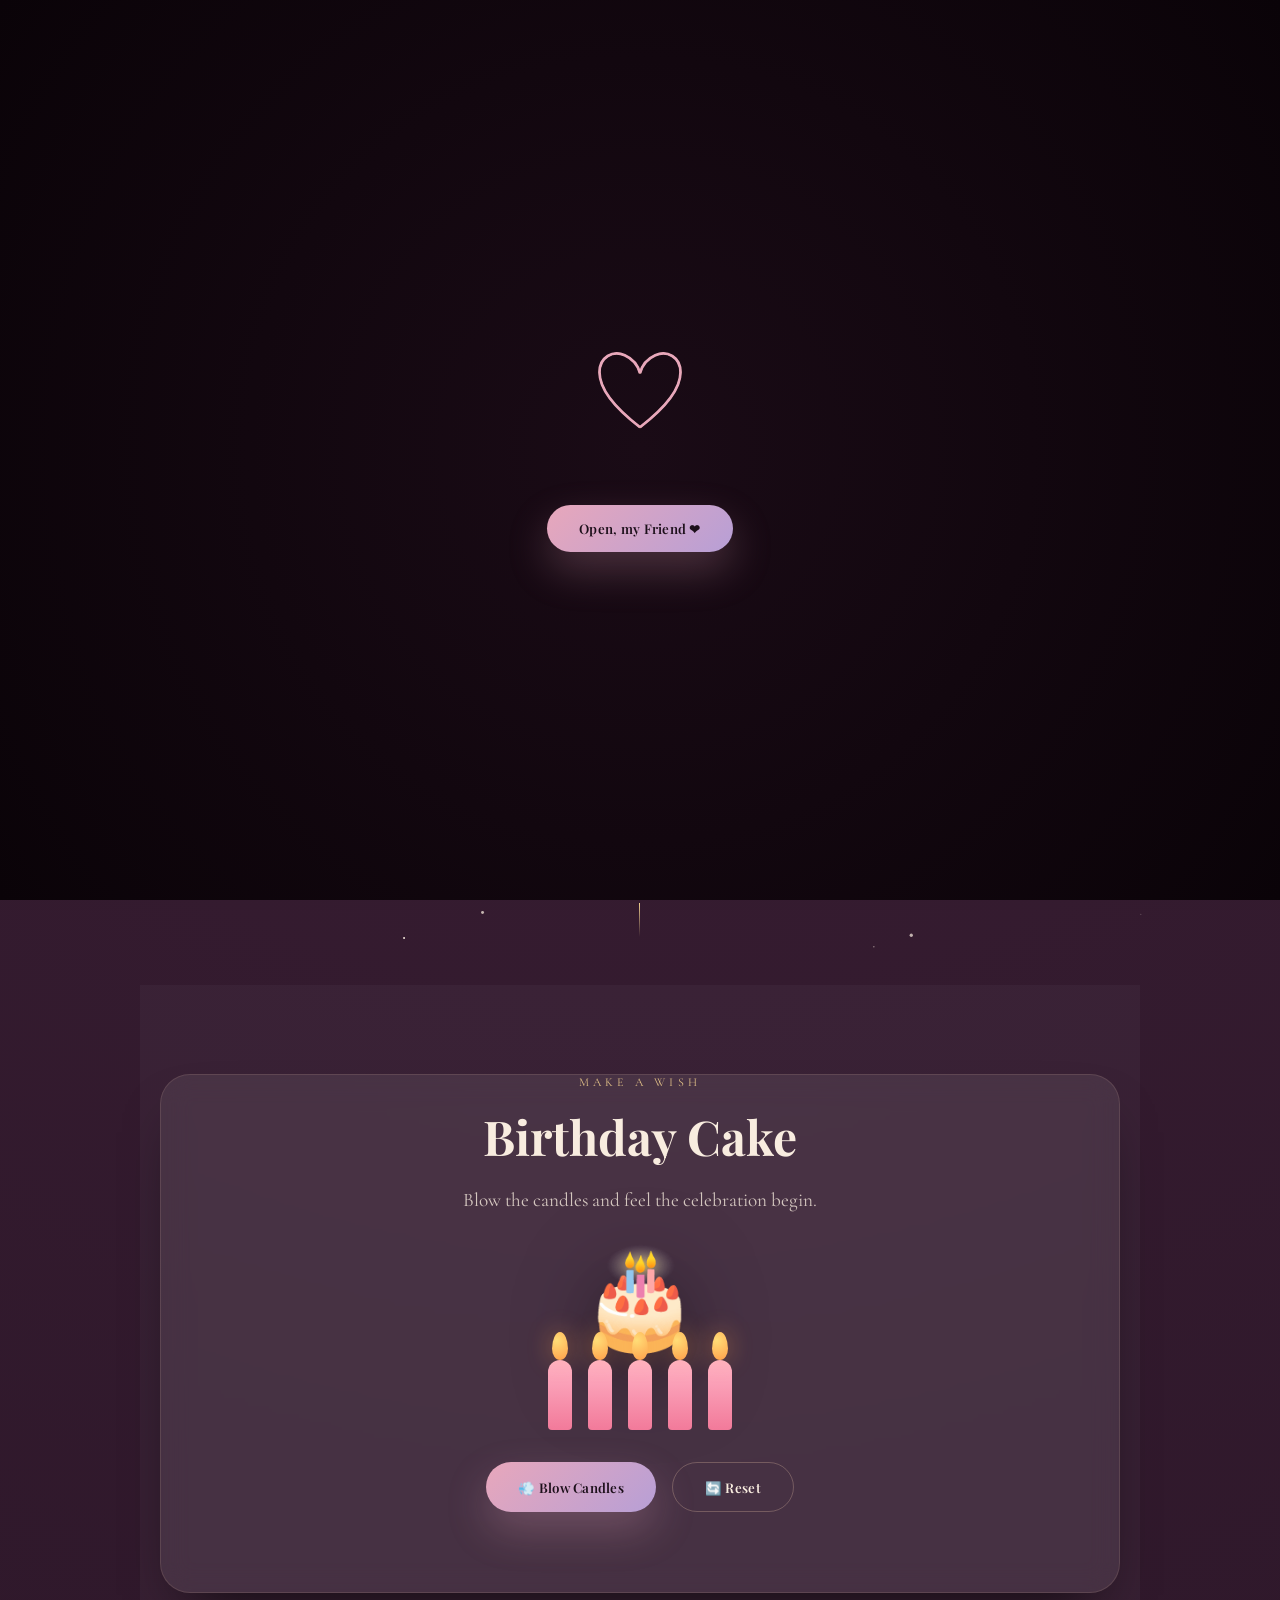
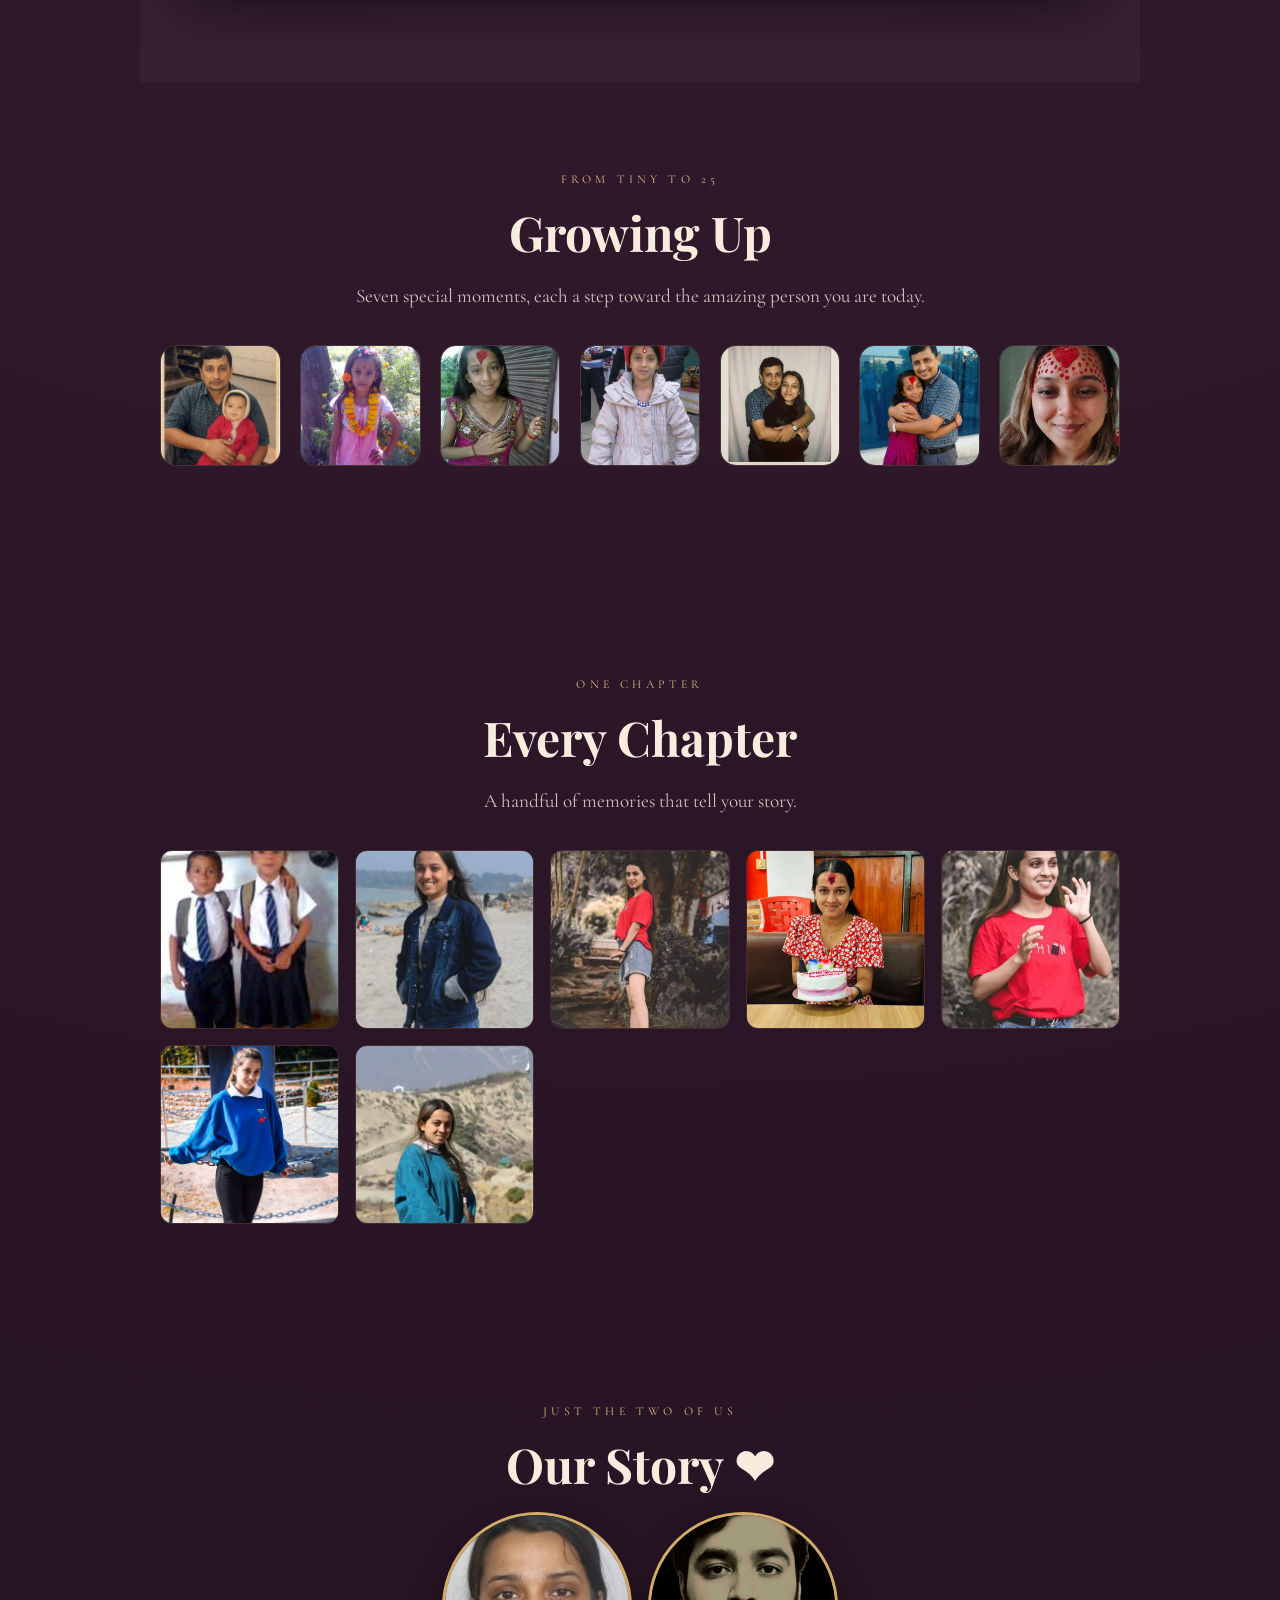
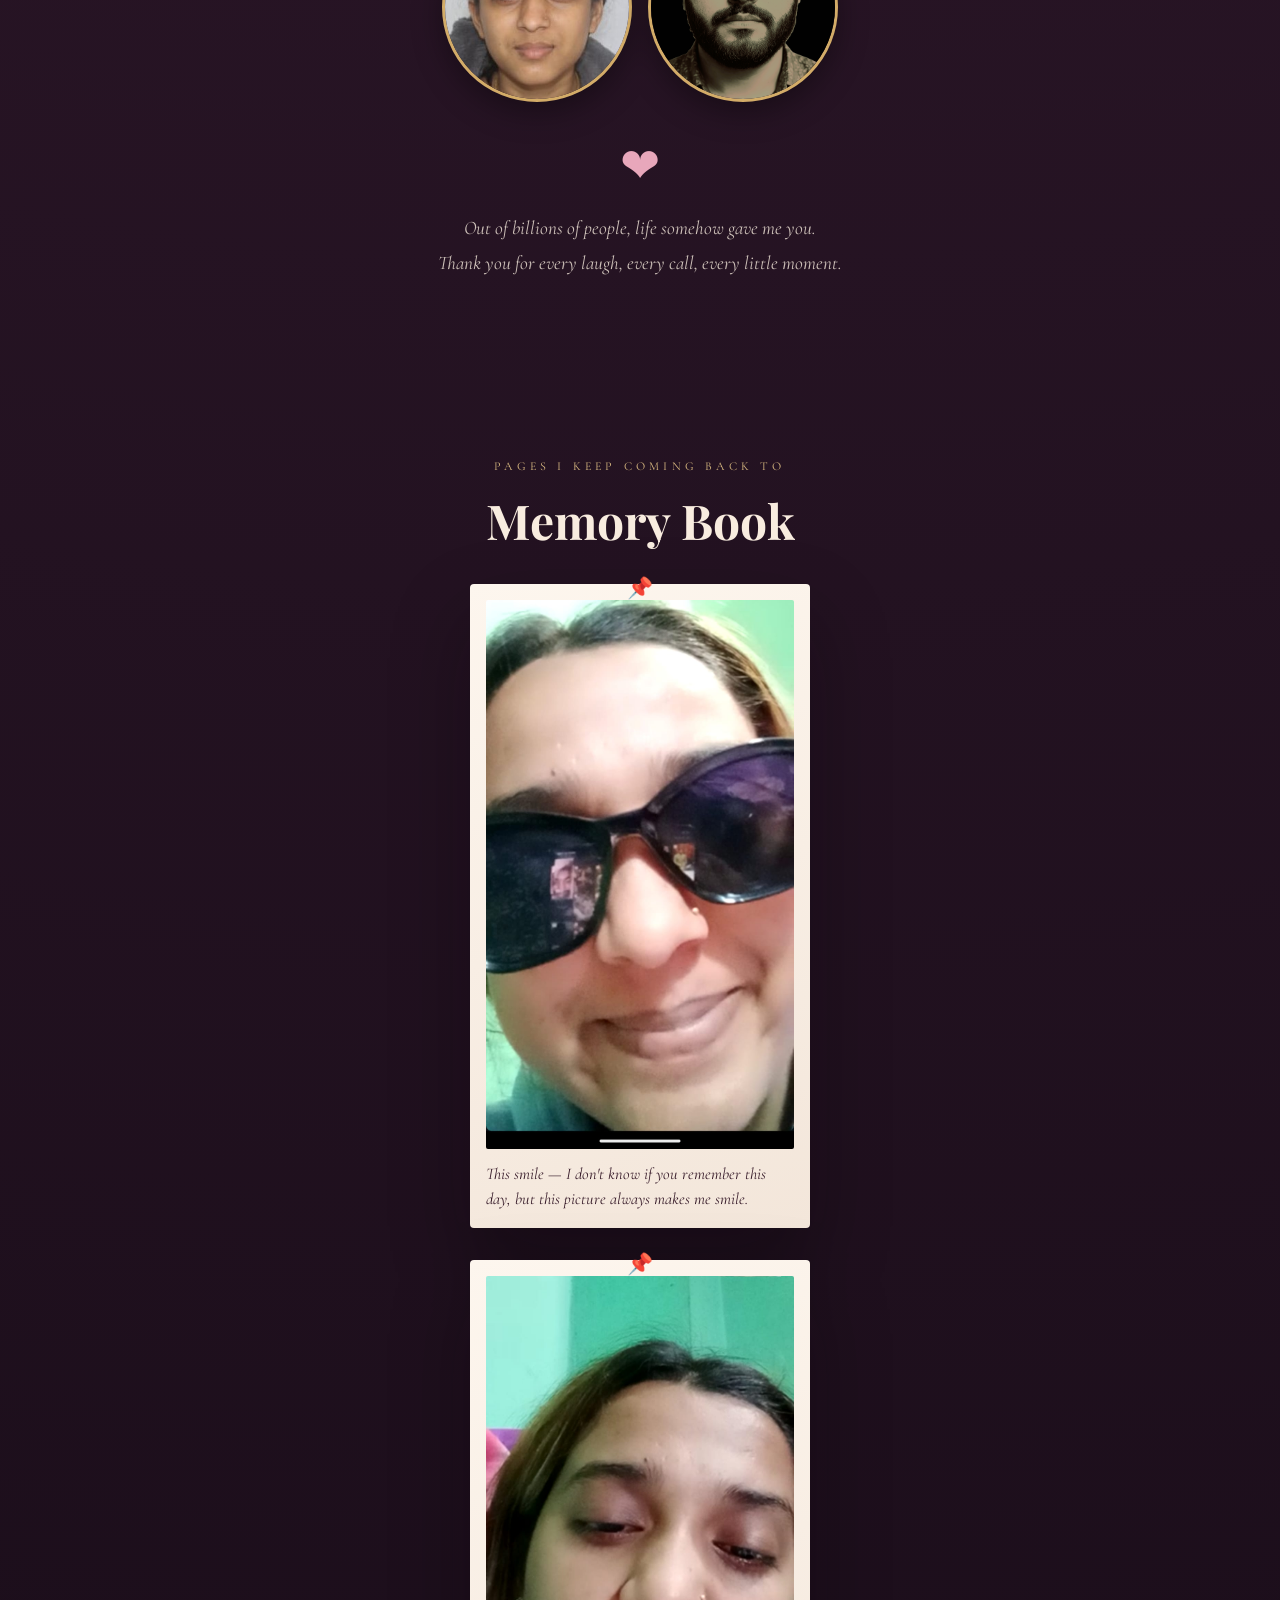
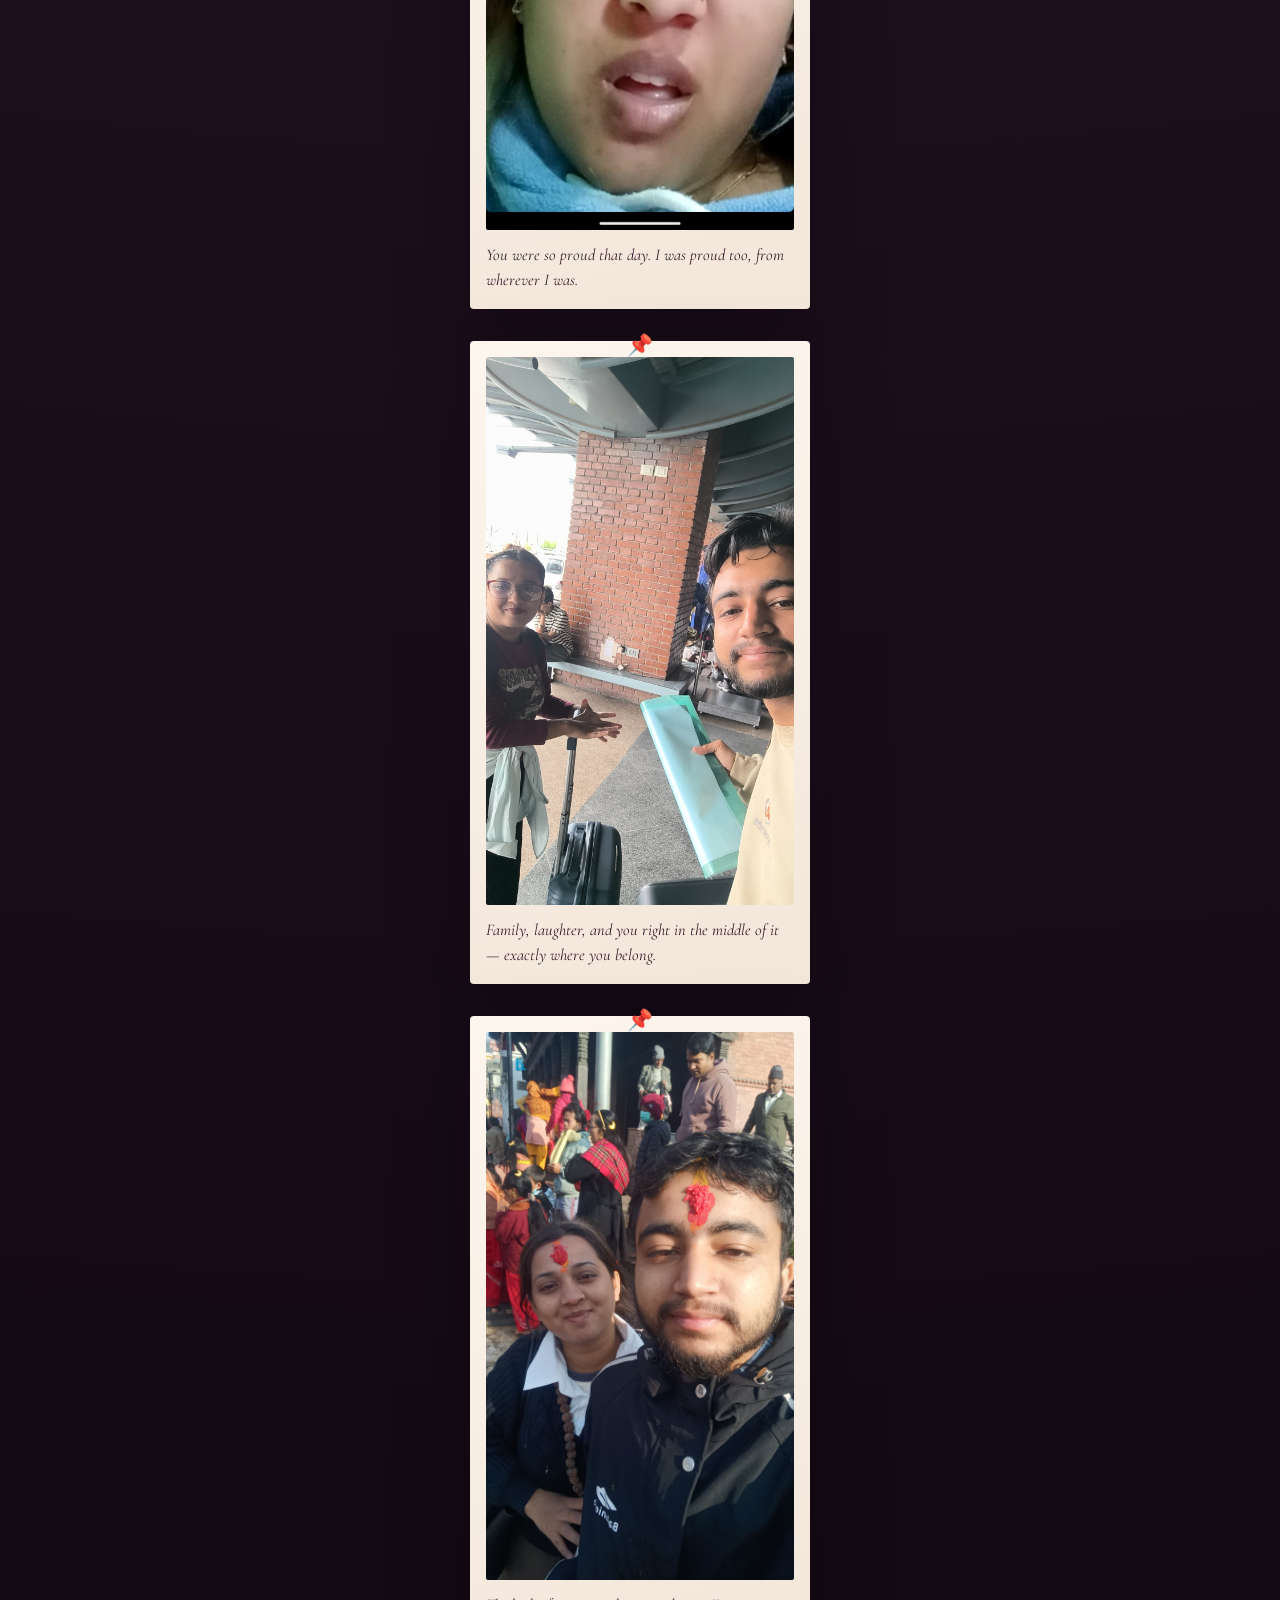
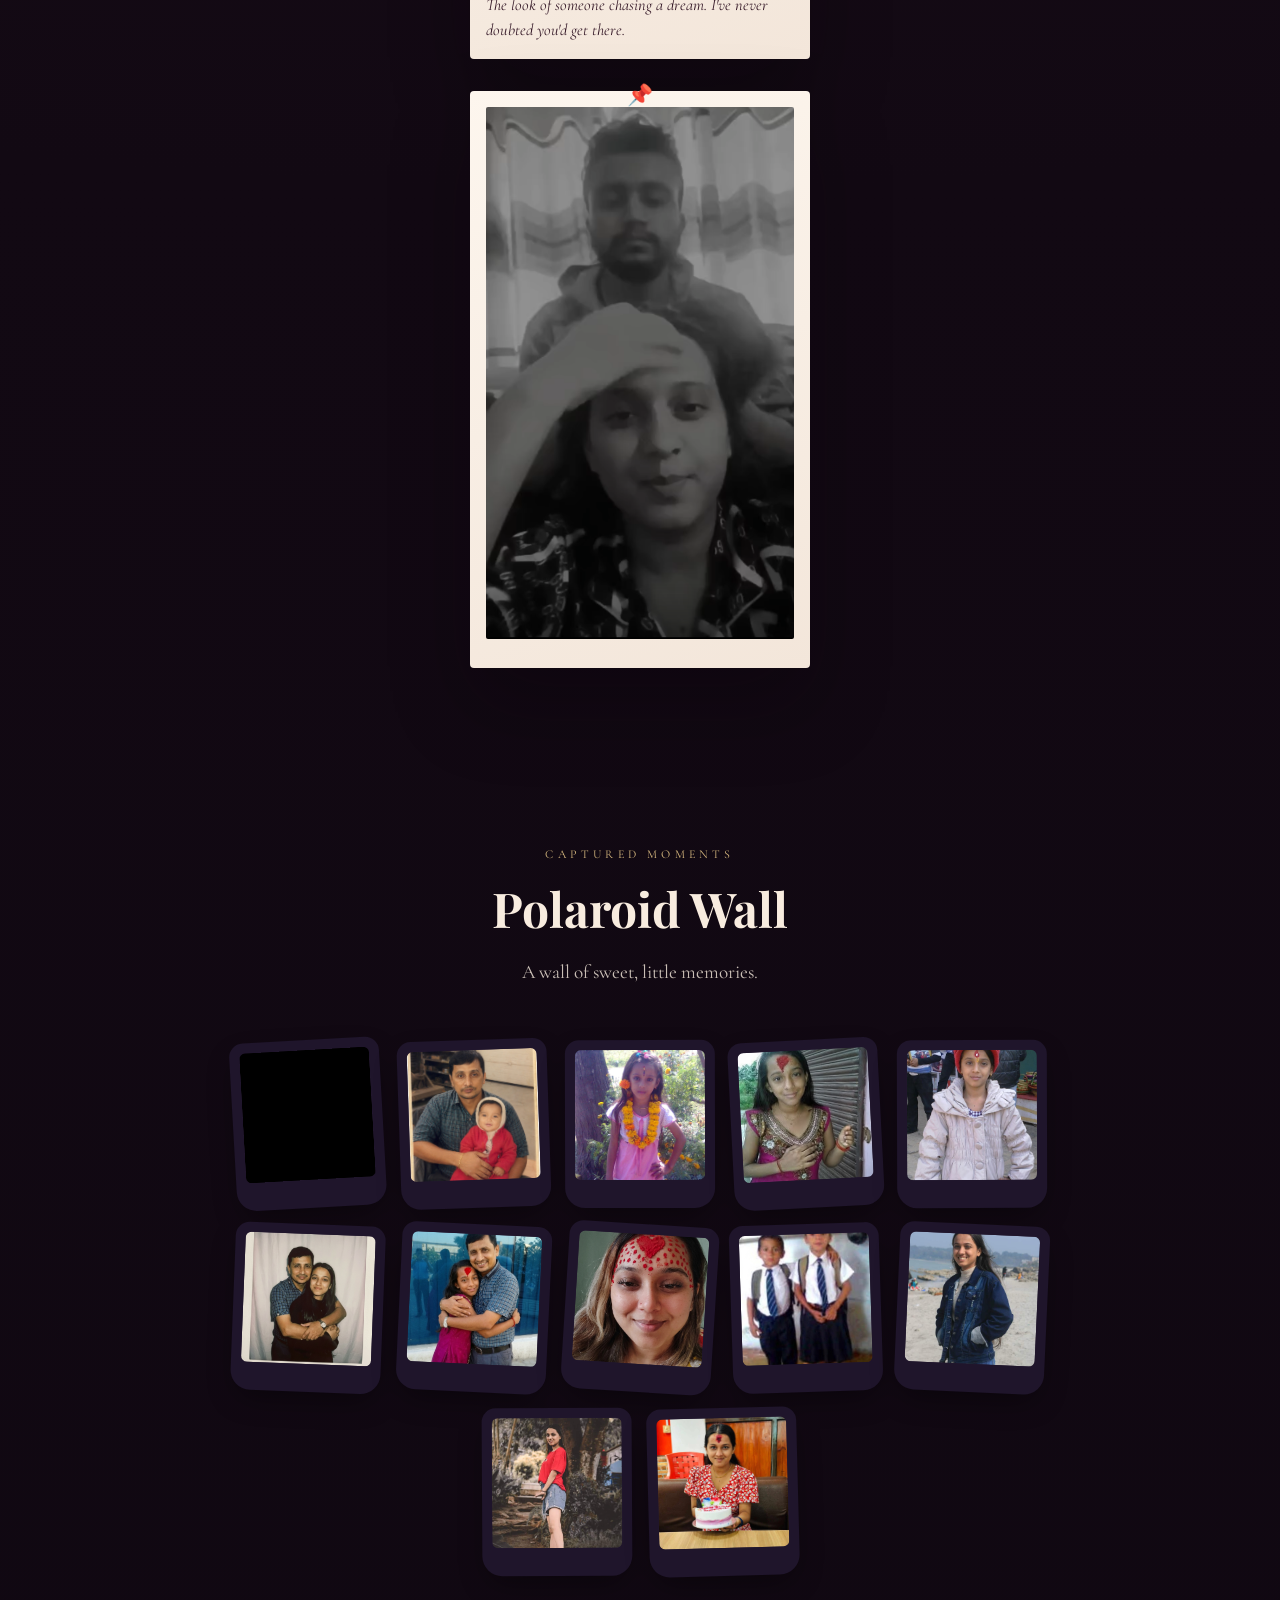
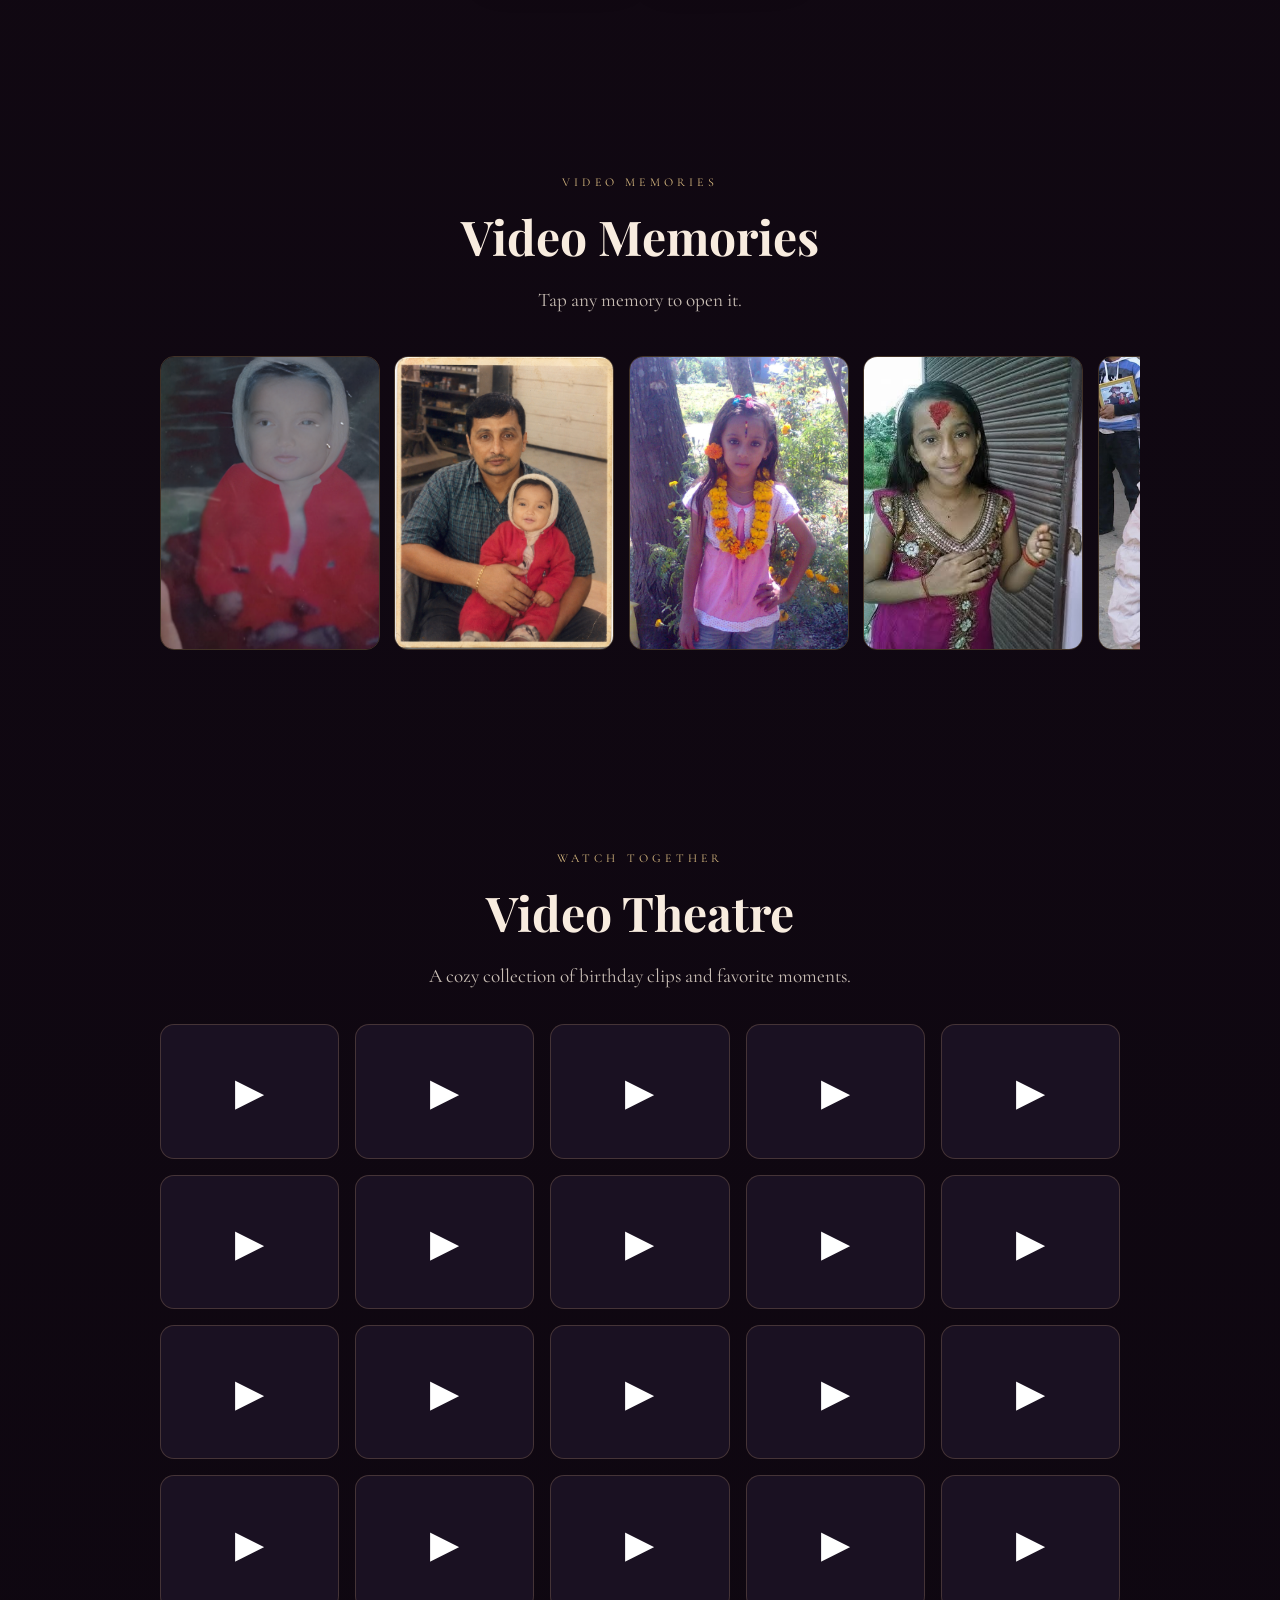
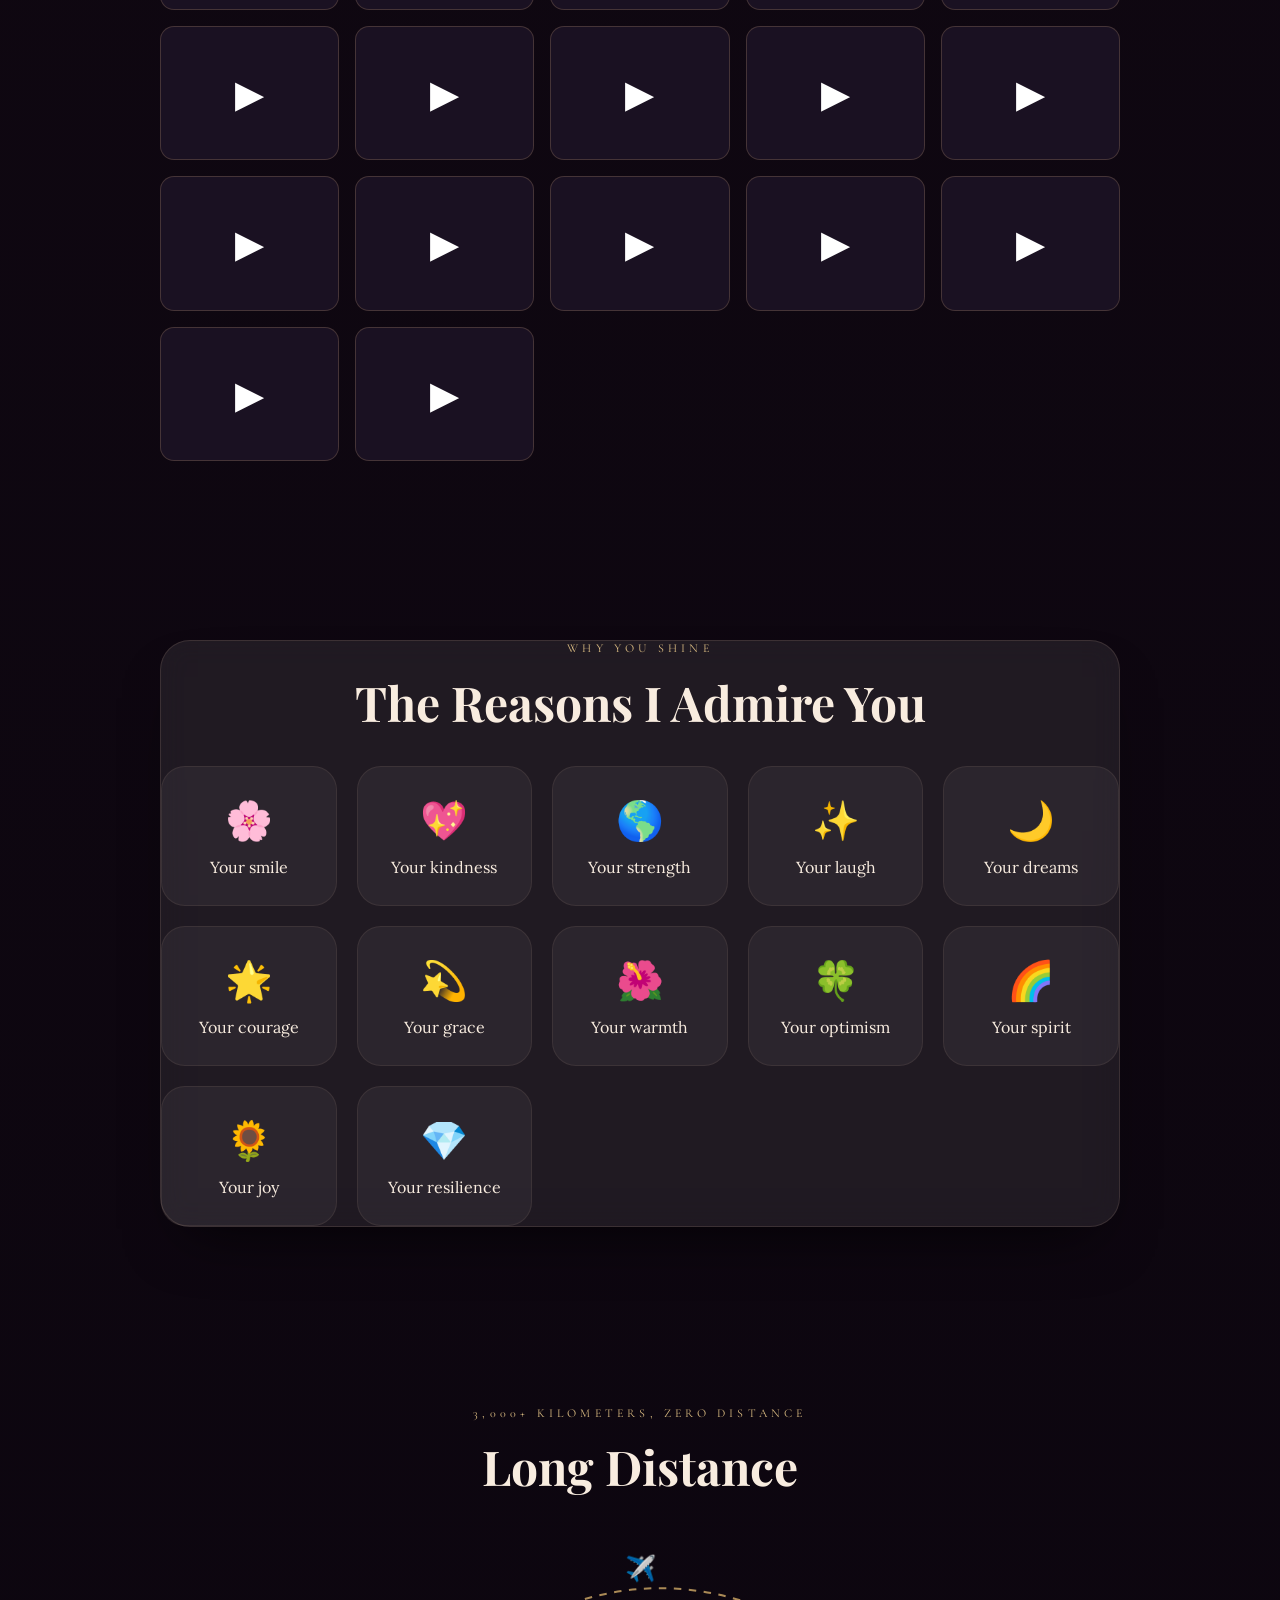
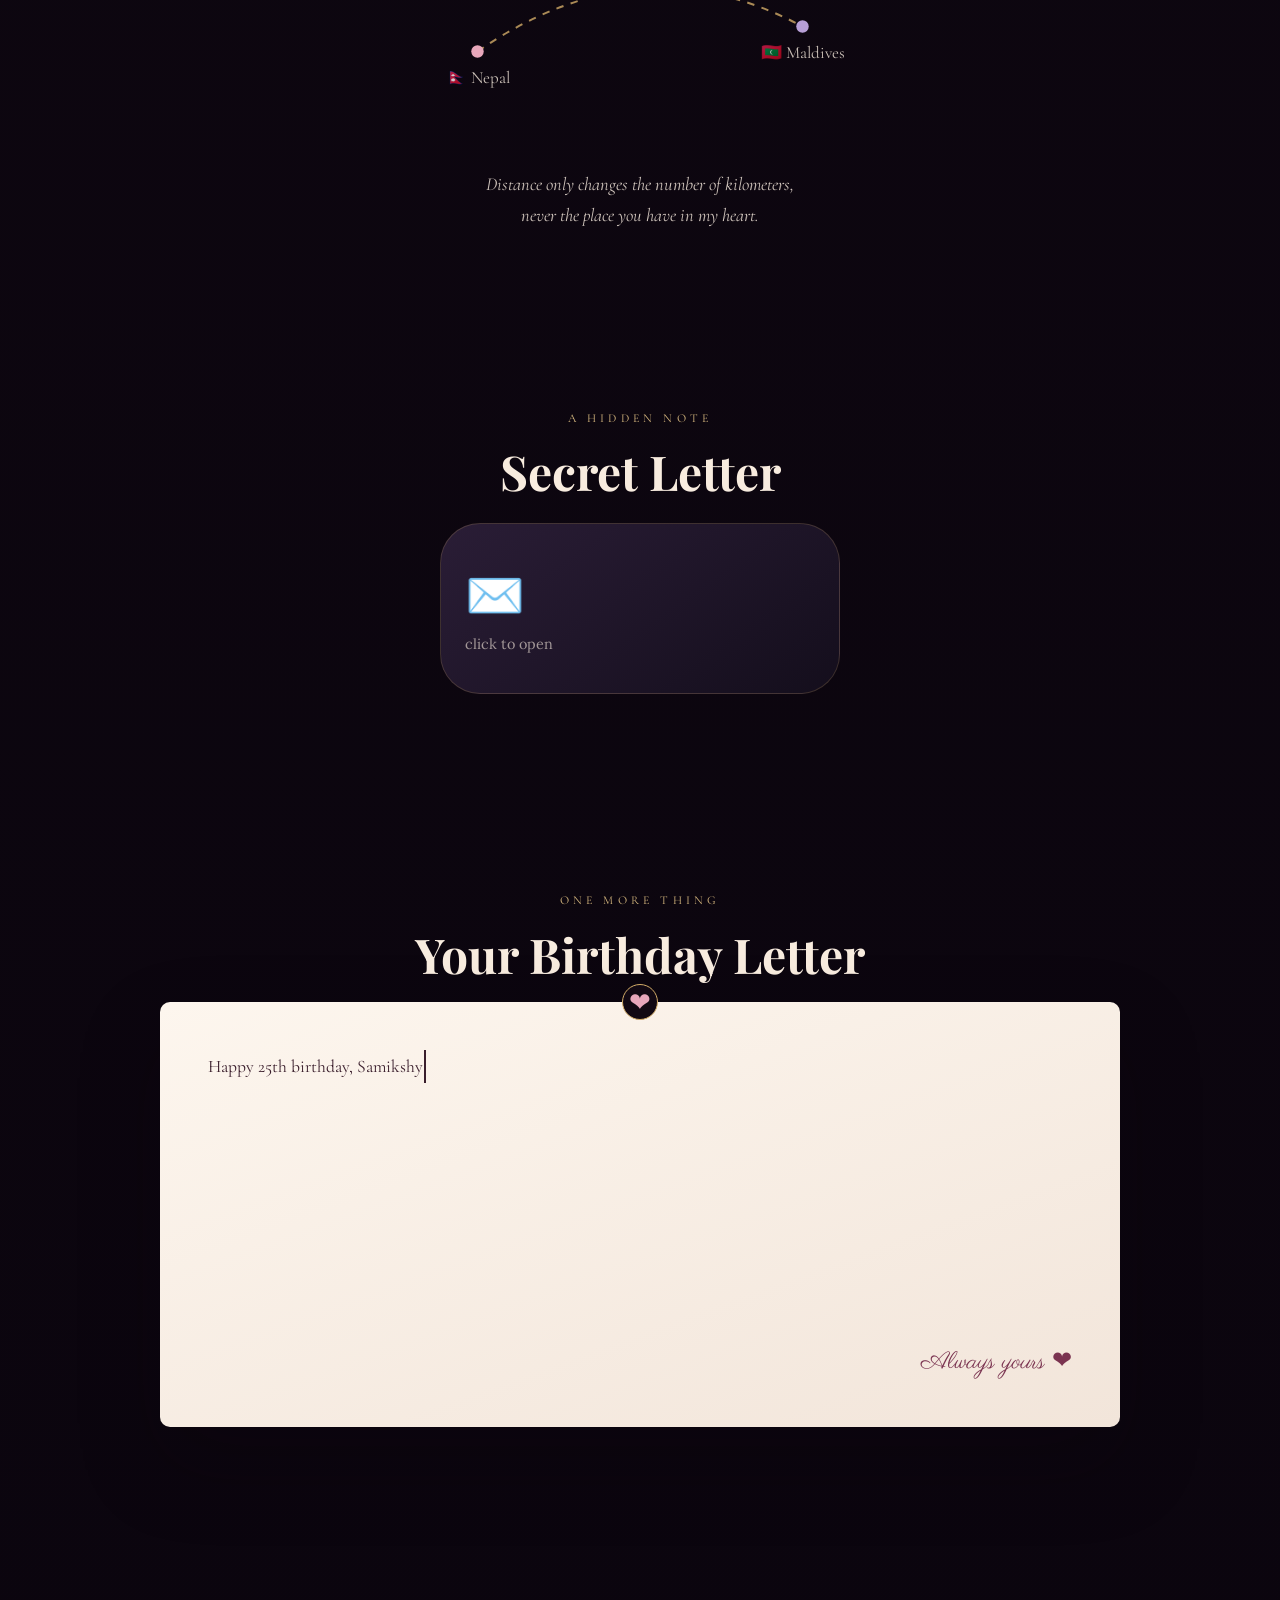
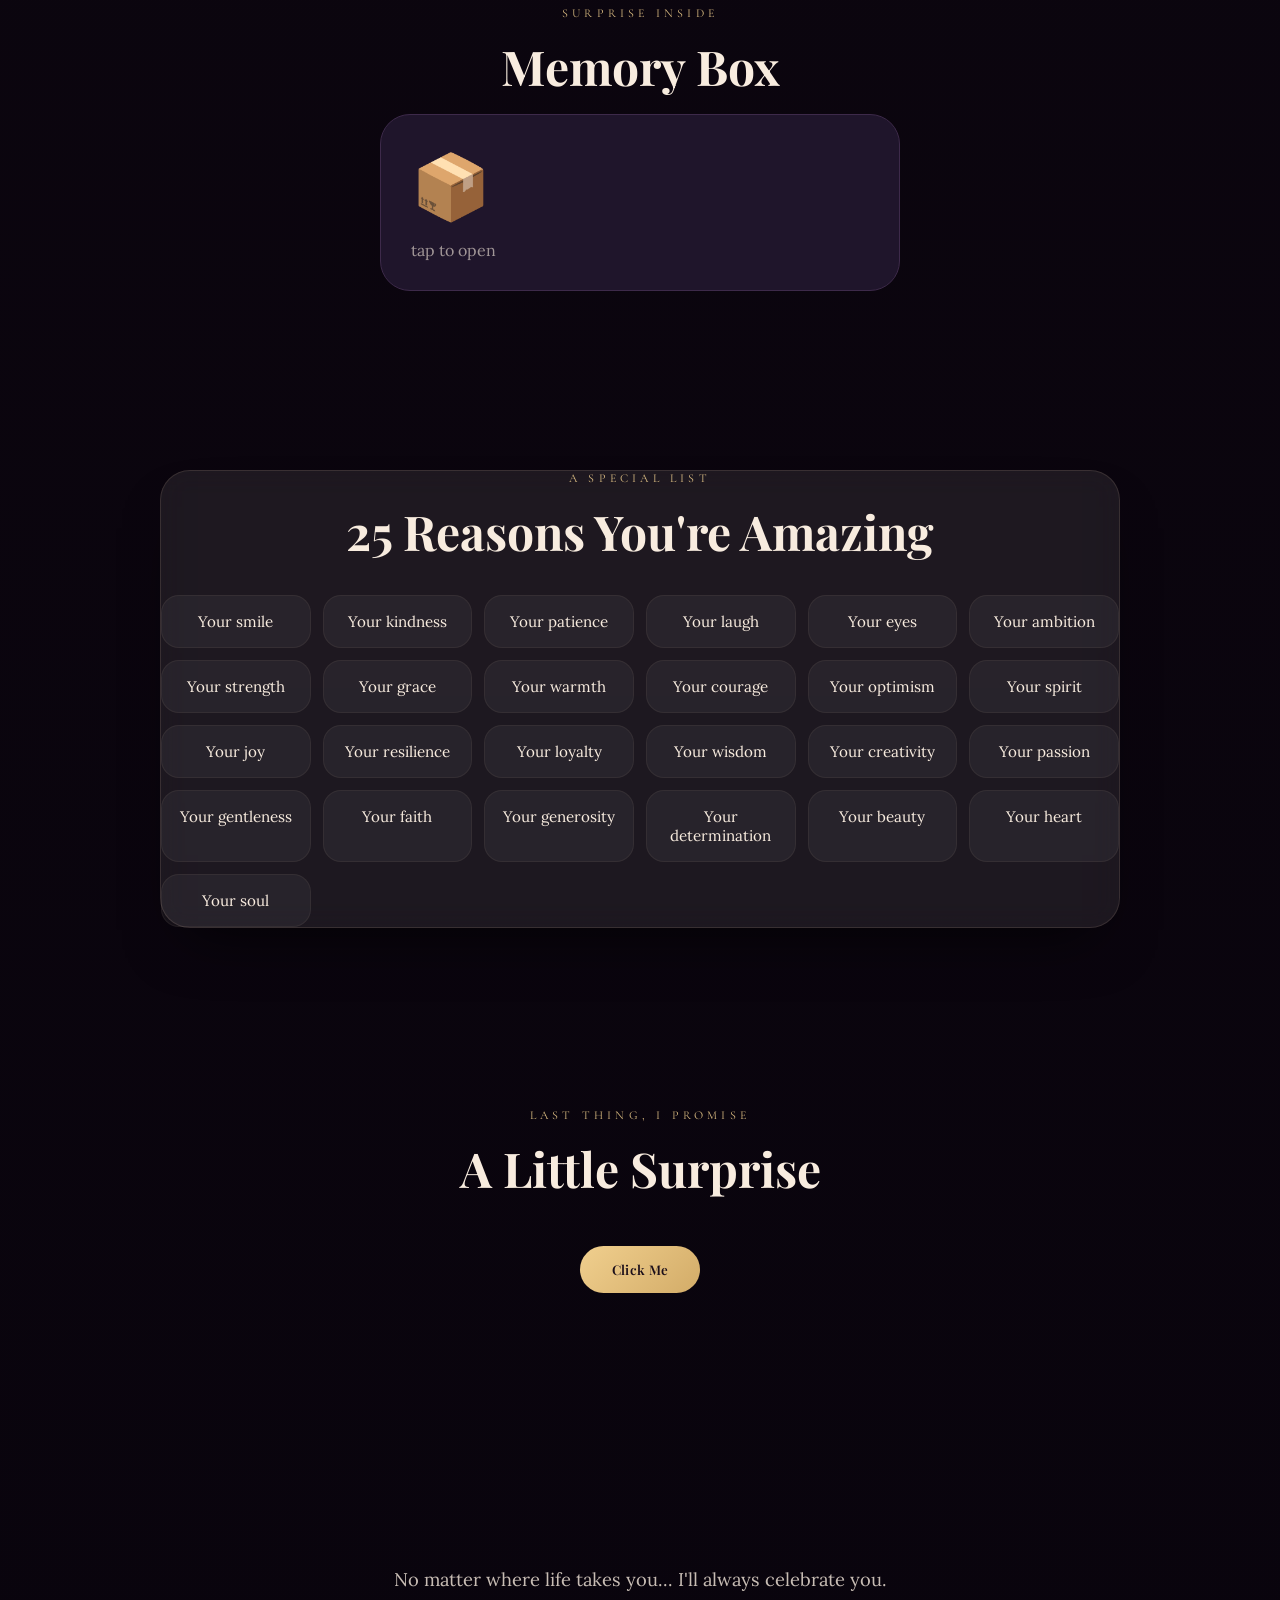
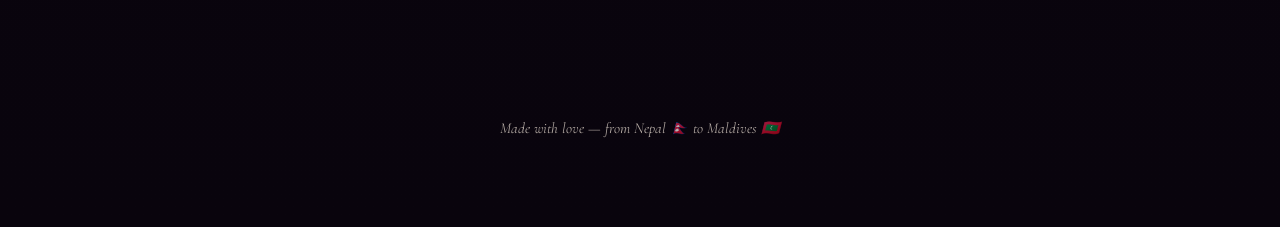
==== commit bacfd49b: "Fix hero image reference" ====
--- a/index.html
+++ b/index.html
@@ -212,7 +212,8 @@
 <section id="hero">
   <canvas class="stars"></canvas>
   <div class="hero-photo-frame">
-    <img src="0xp22f4nwxrmw0cxt8yanwj2jr_result_0.png" alt="Samikshya" onerror="placeholderImg(this,'0xp22f4nwxrmw0cxt8yanwj2jr_result_0.png')">
+    <img src="    'Screenshot_20260723-014804.png',
+" alt="Samikshya" onerror="placeholderImg(this,'IMG_20260613_132112633.jpg')">
   </div>
   <div class="hero-name script">Samikshya</div>
   <h1>Happy 25th Birthday ❤</h1>
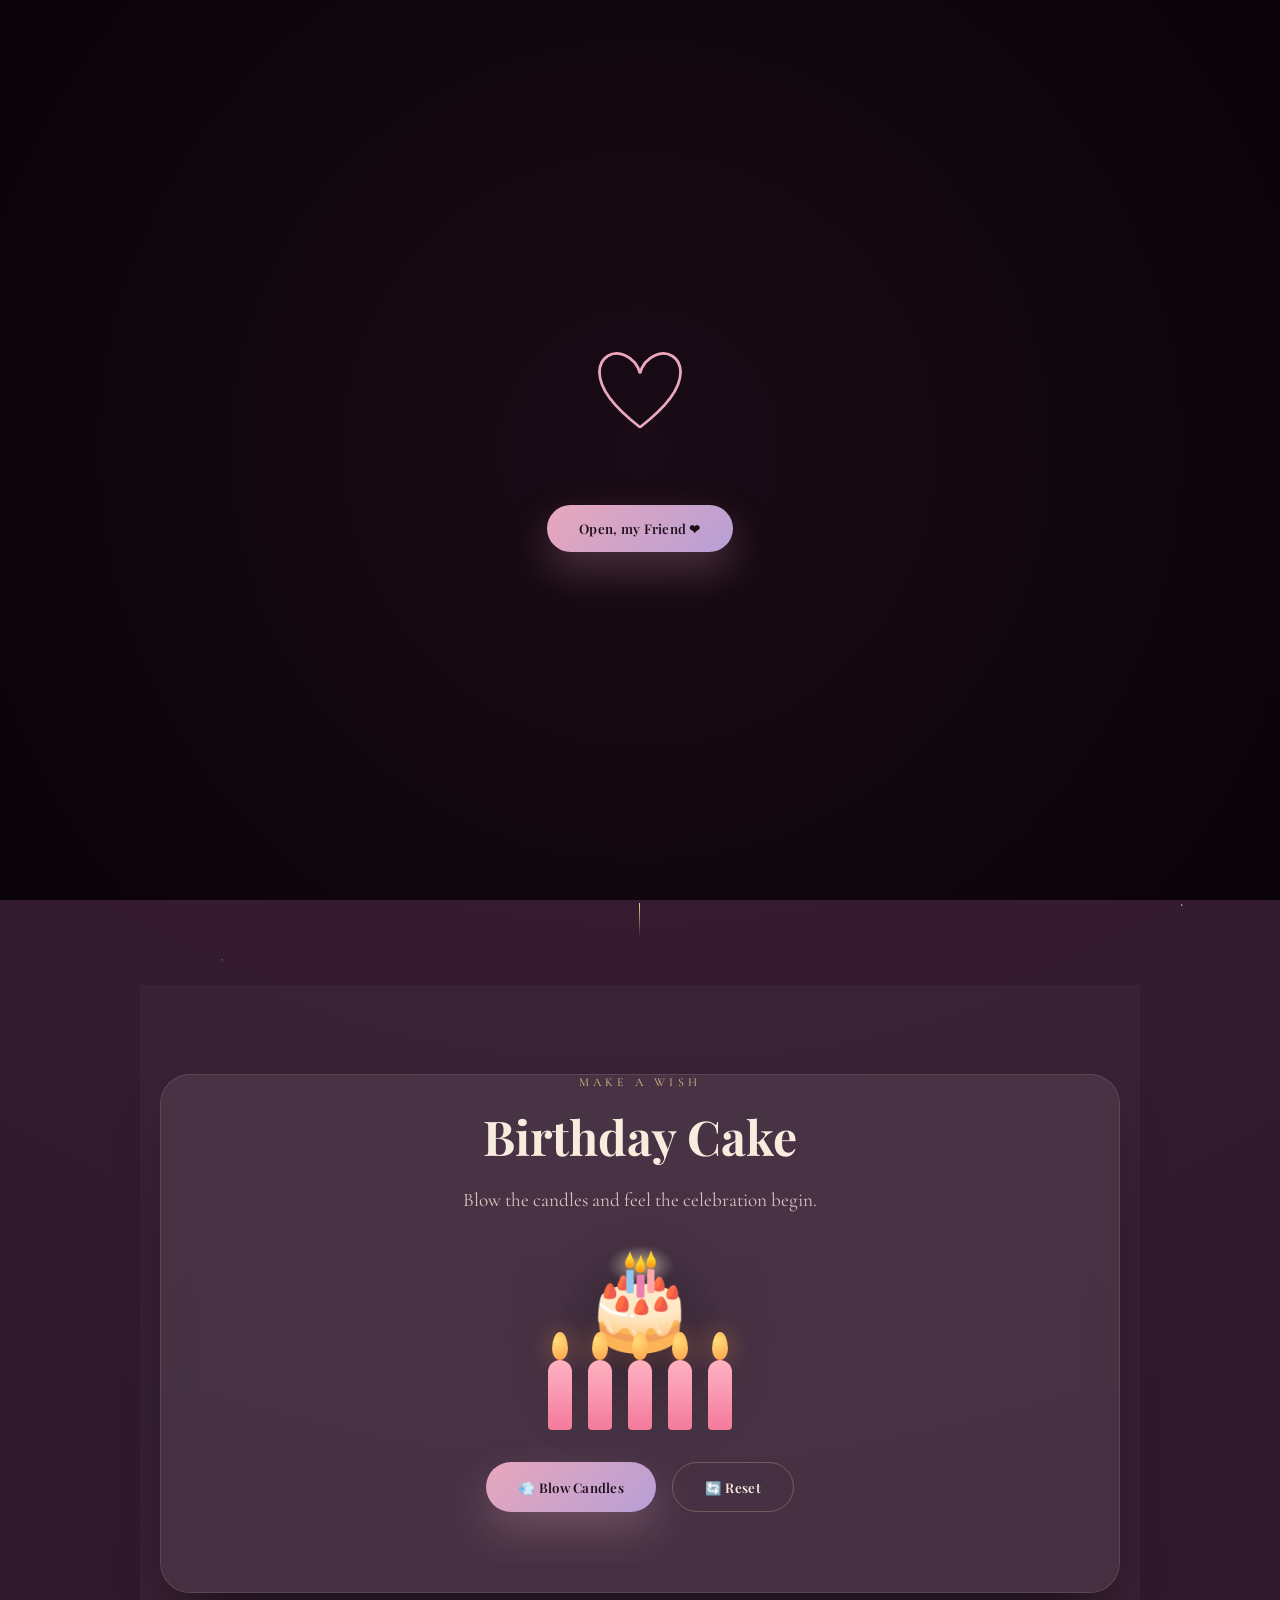
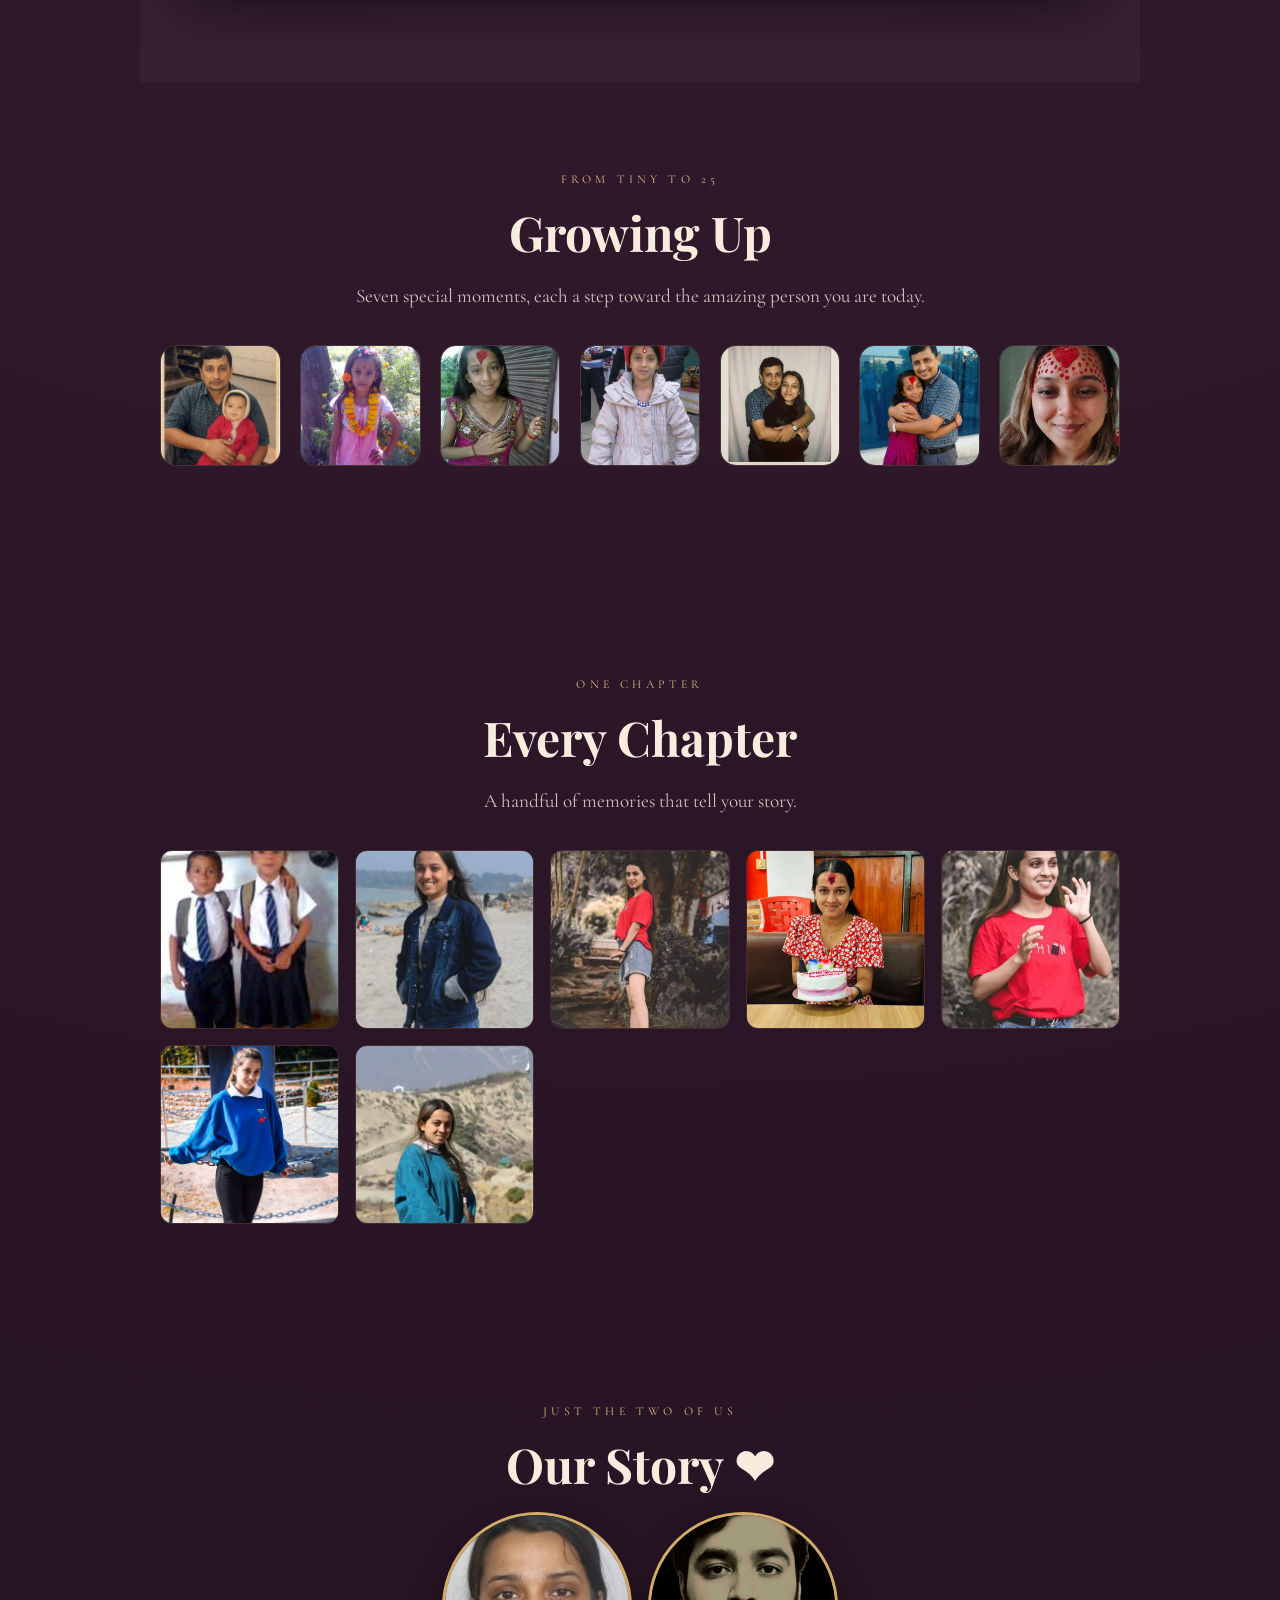
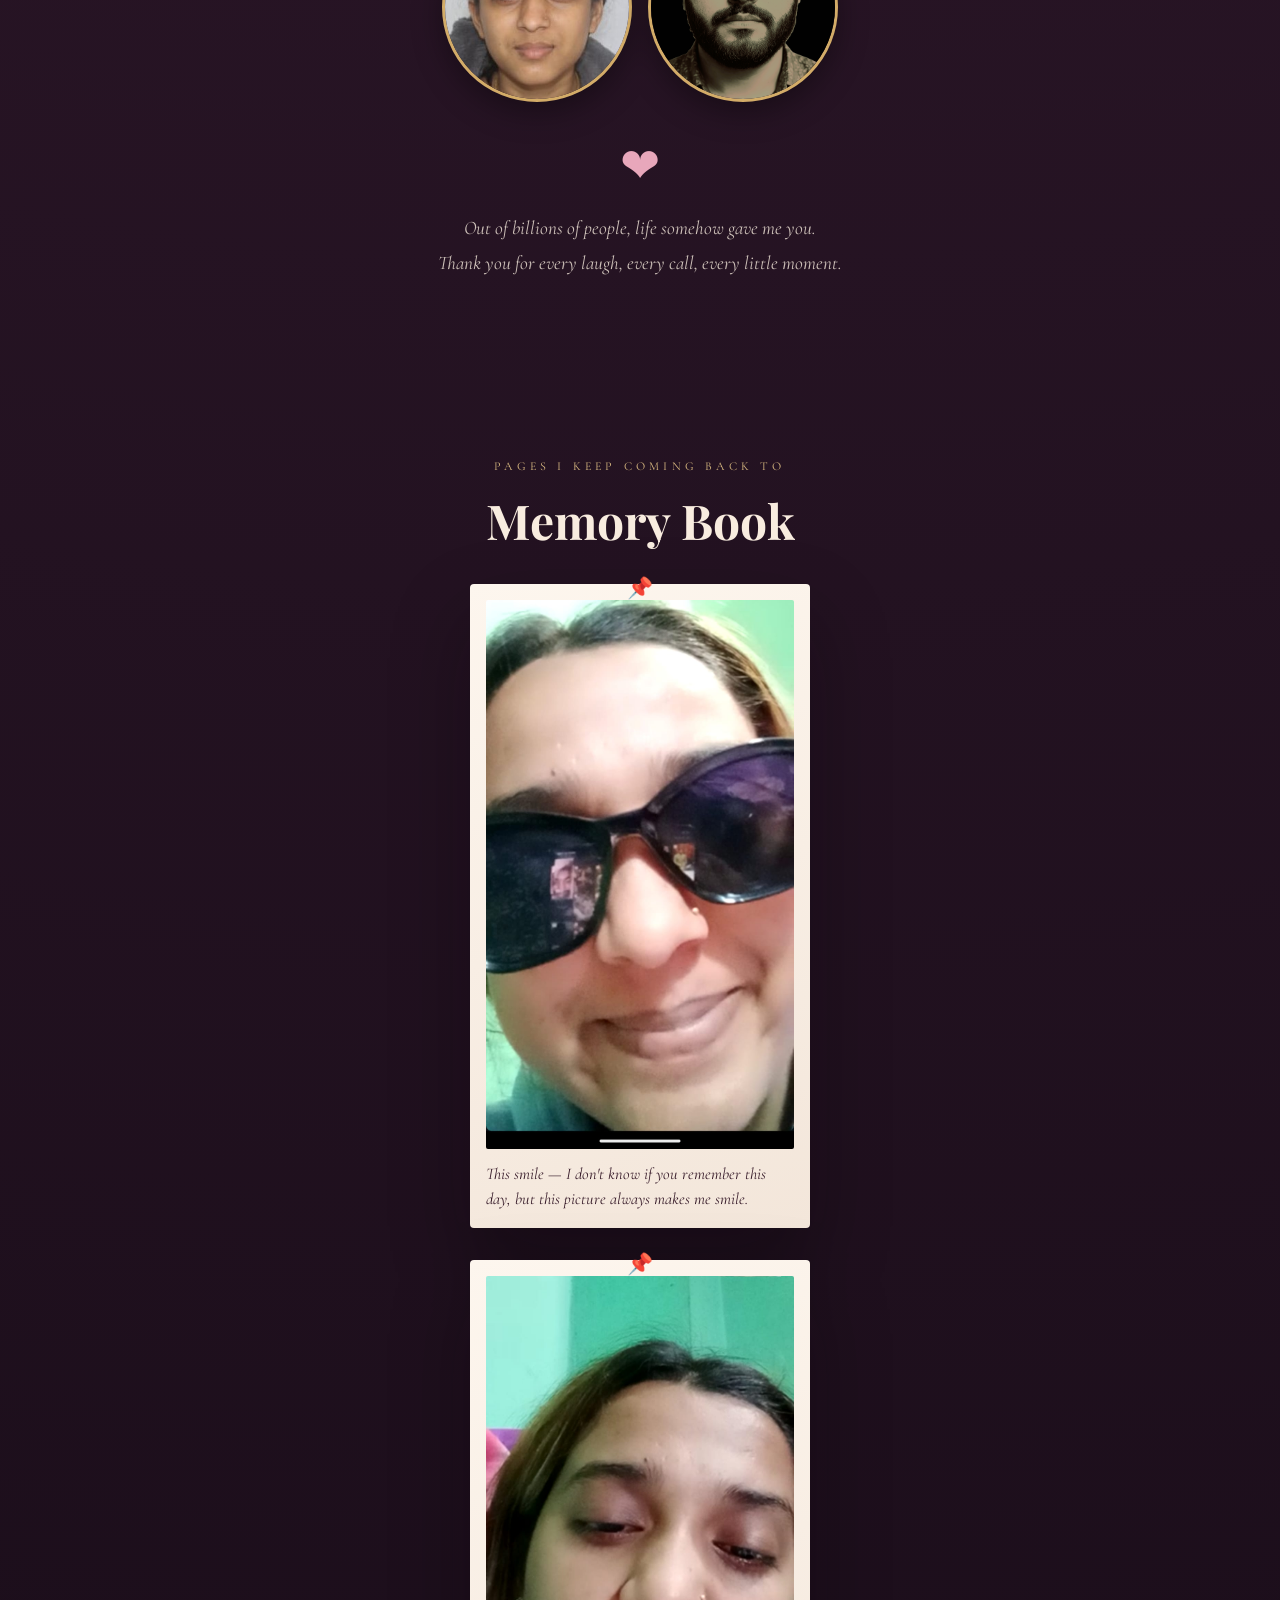
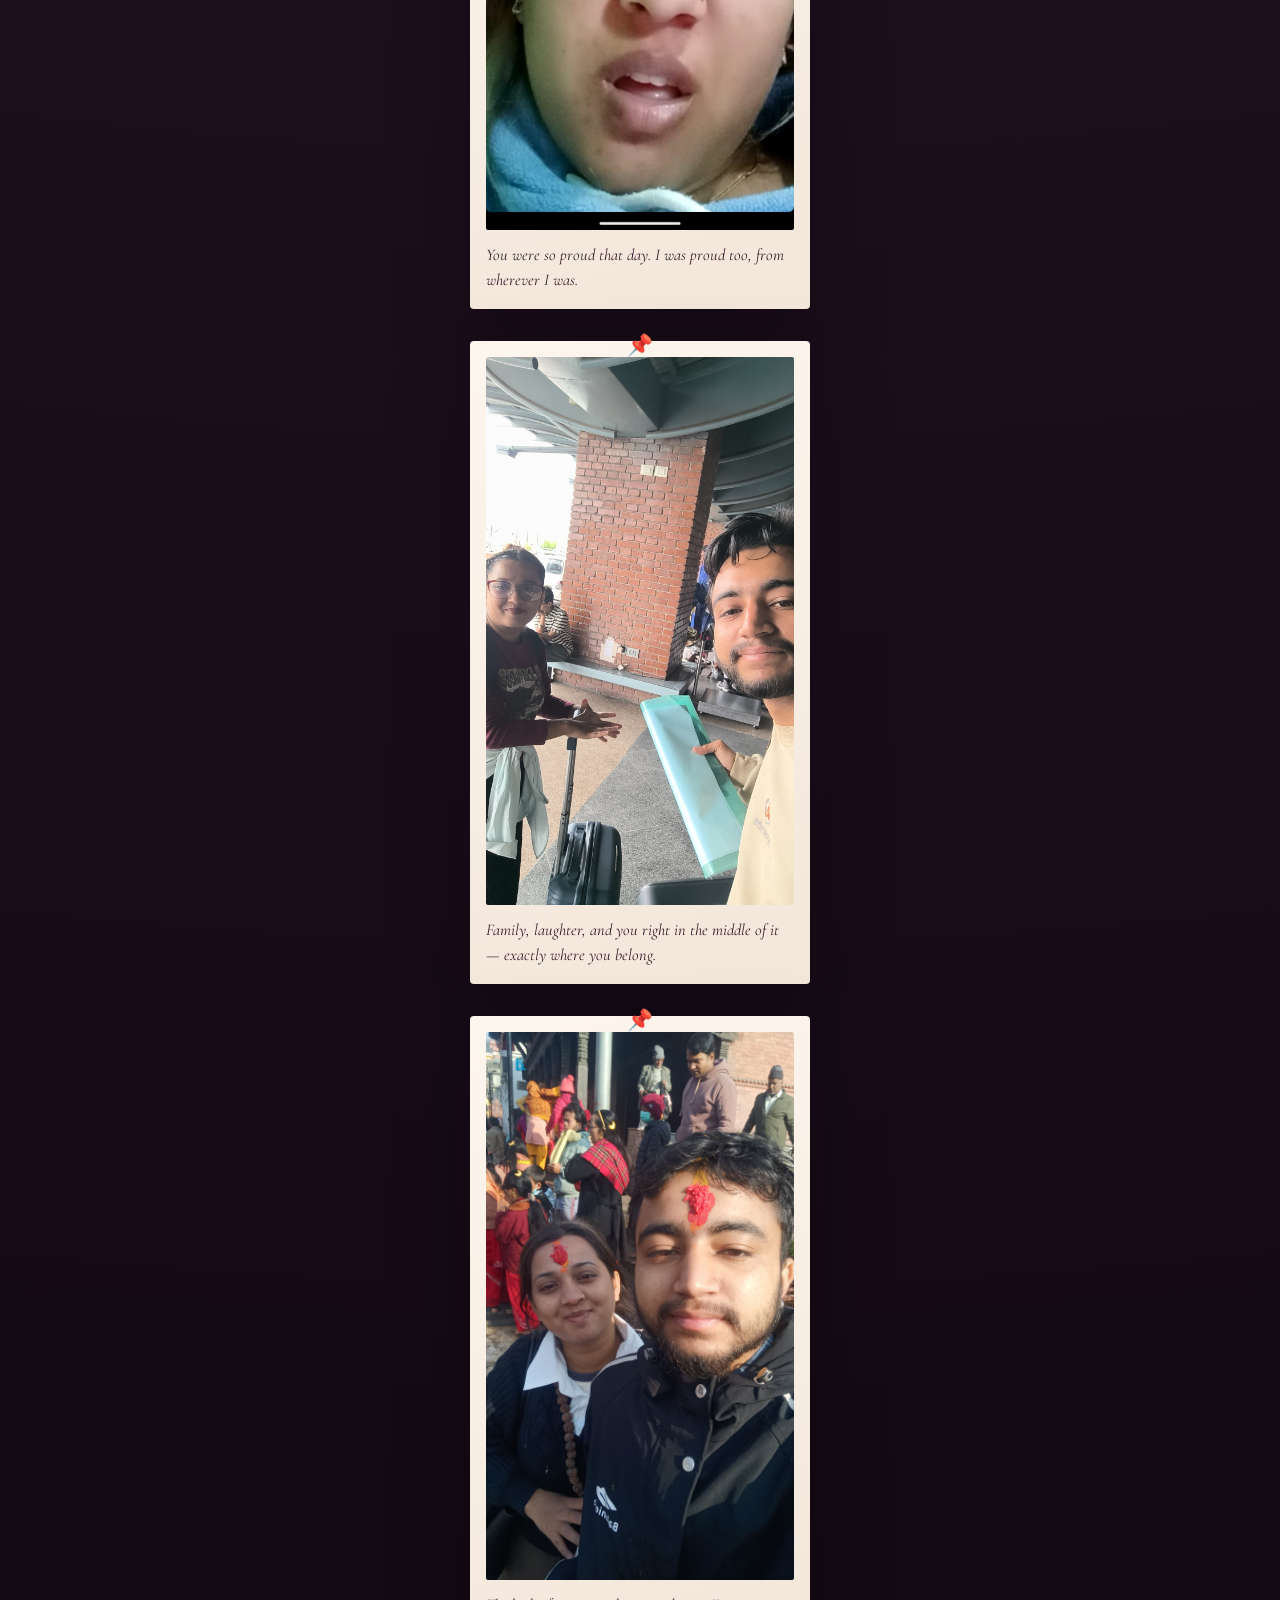
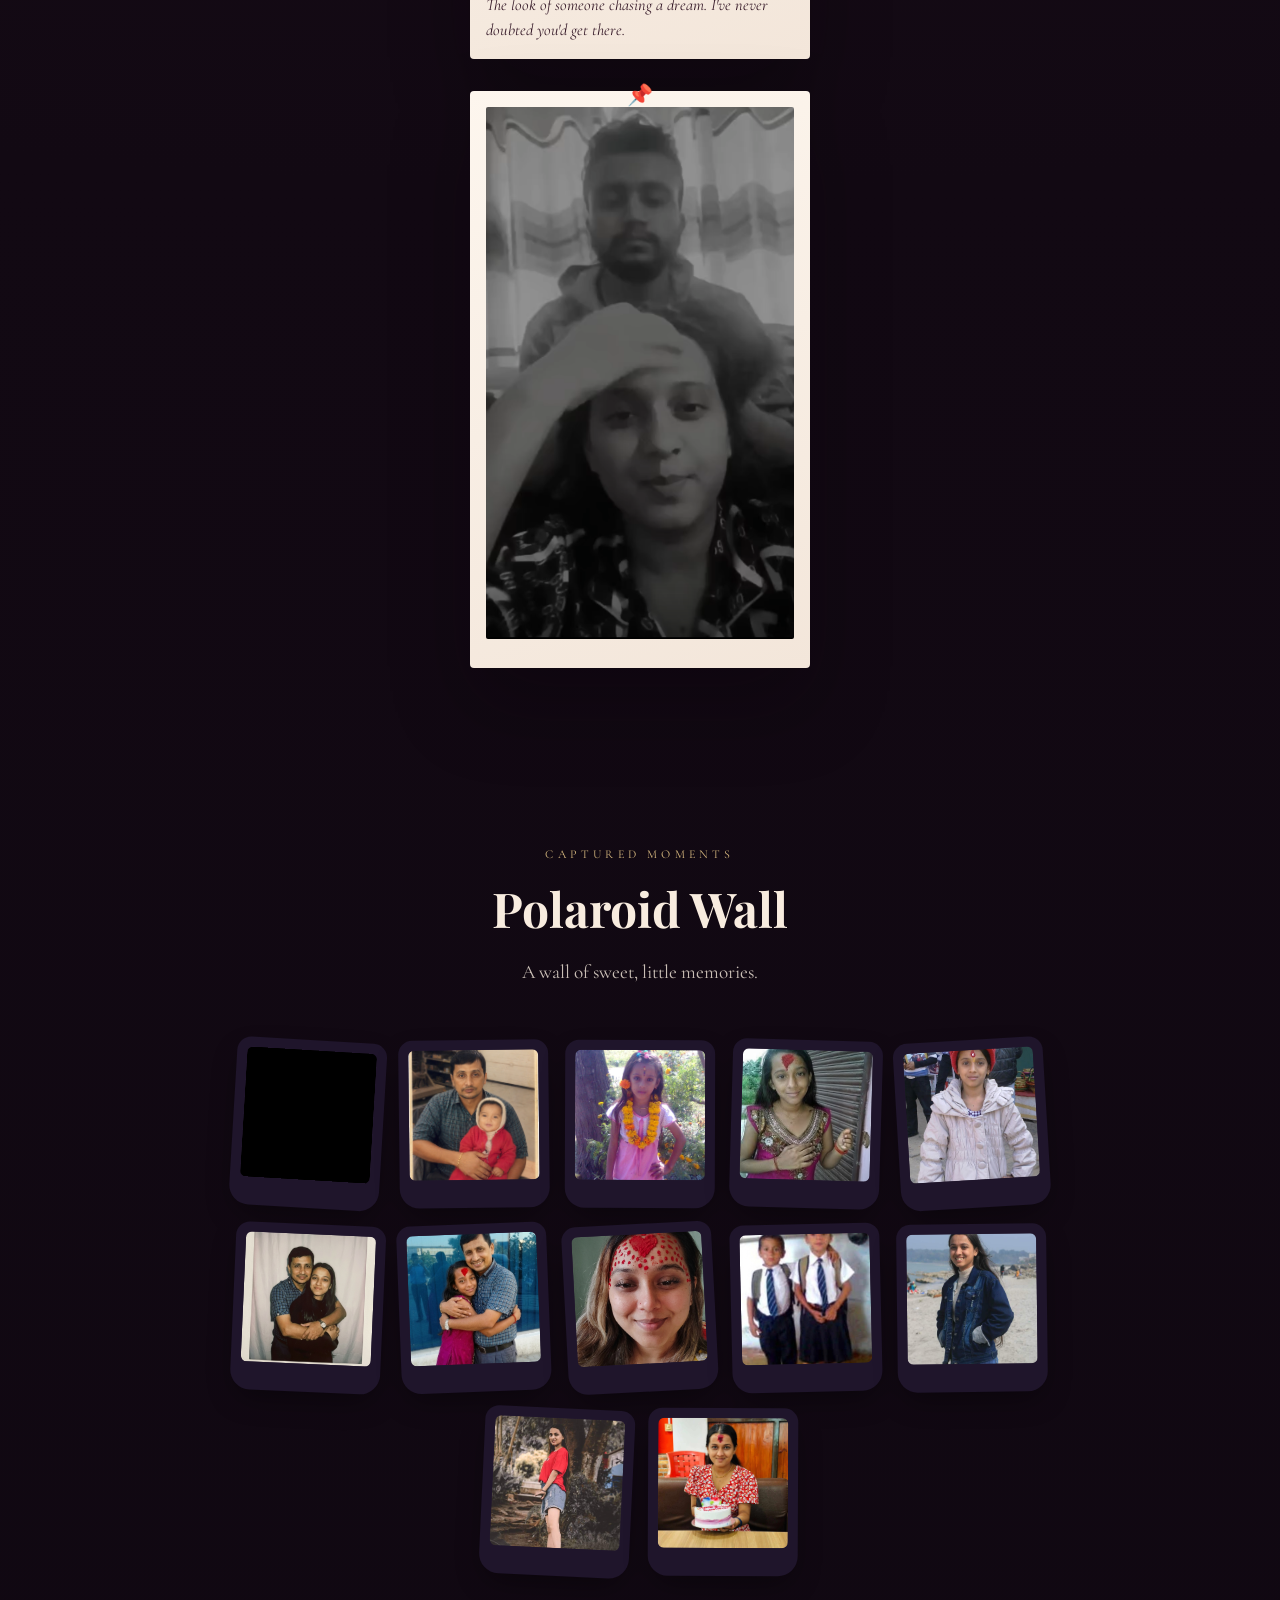
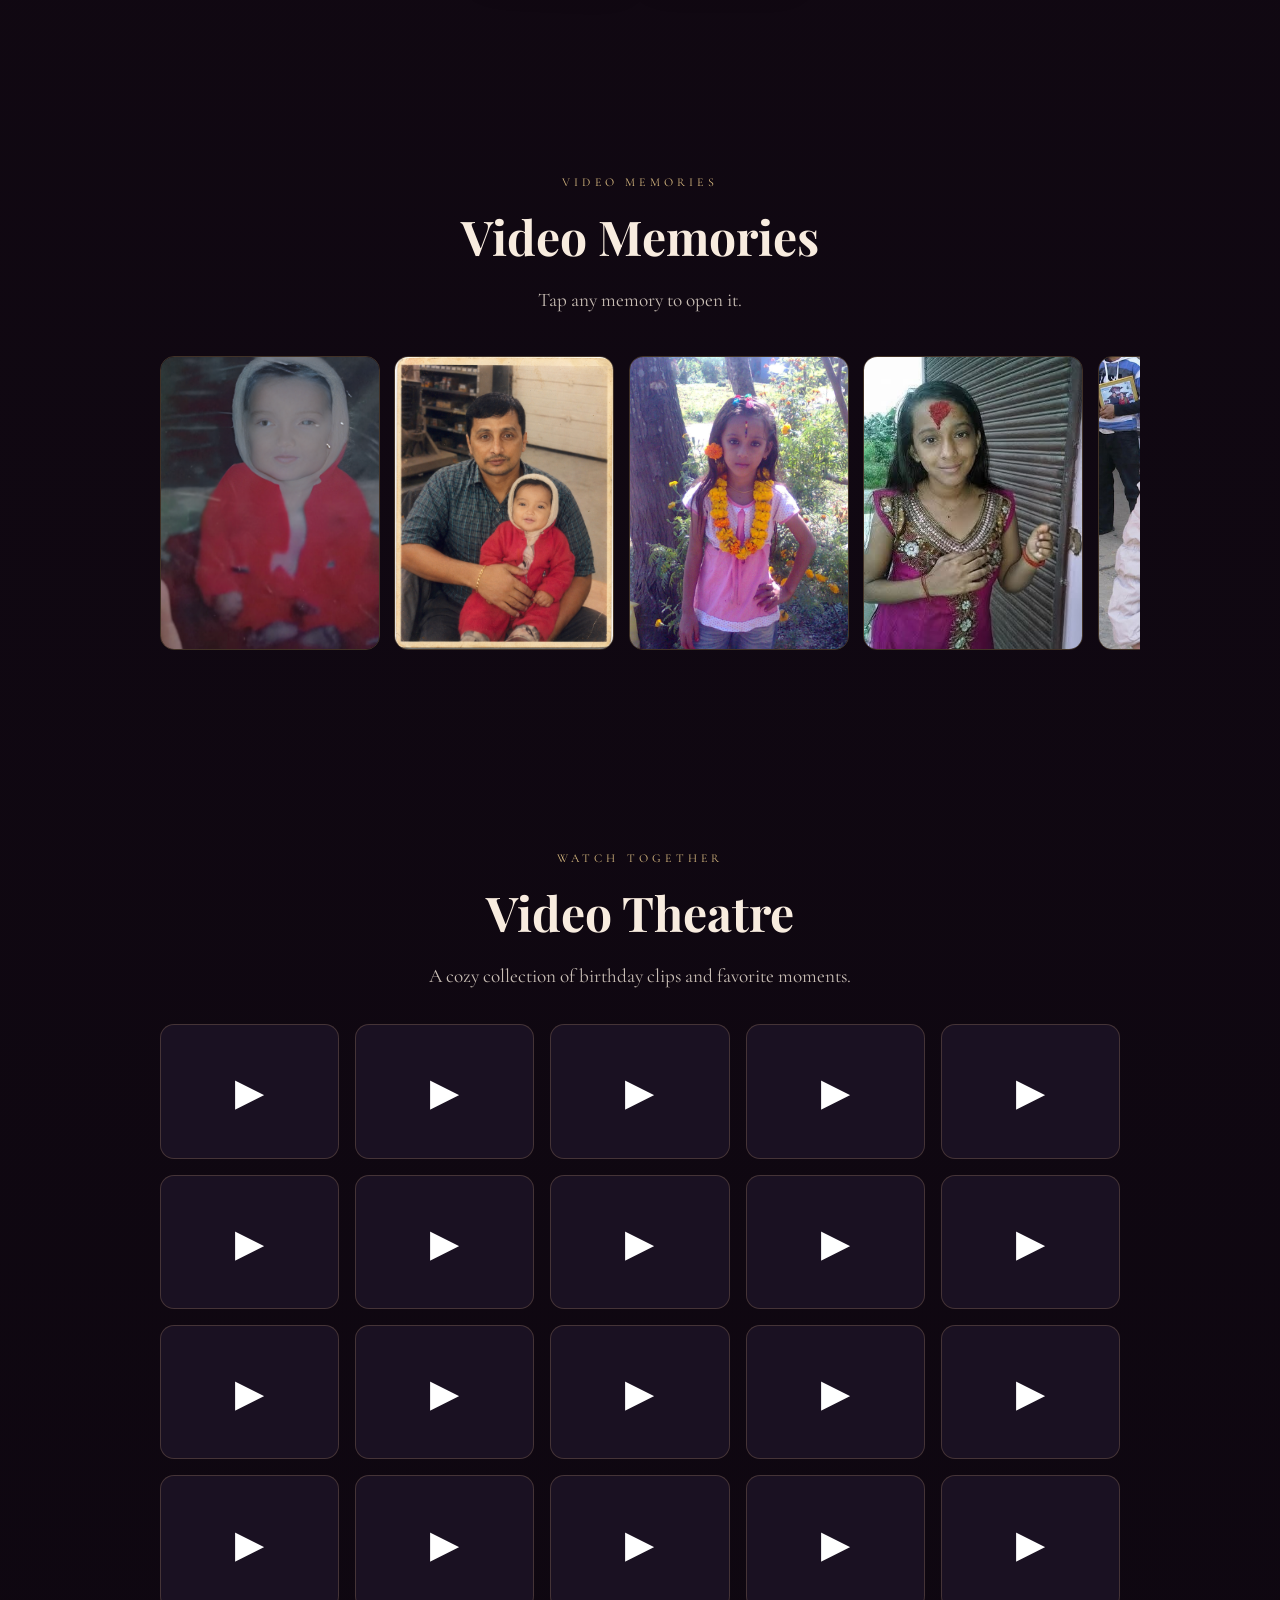
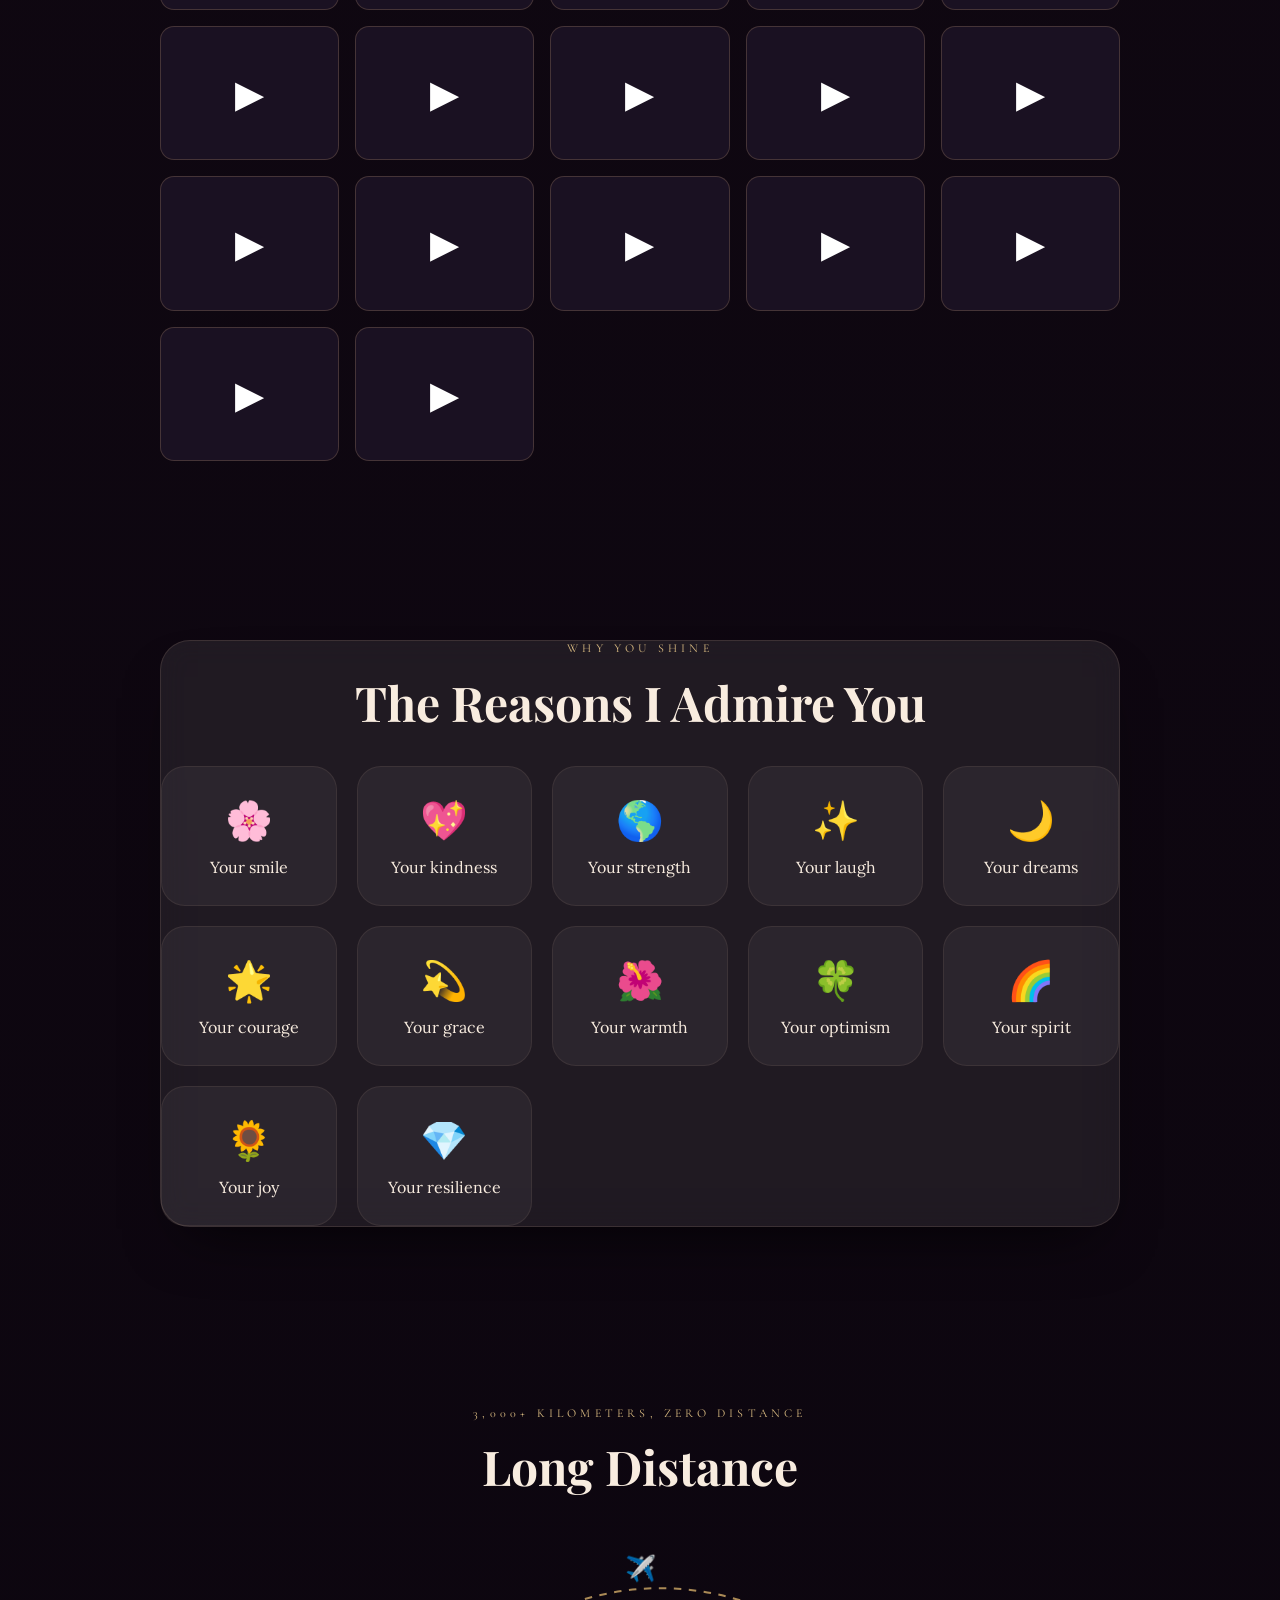
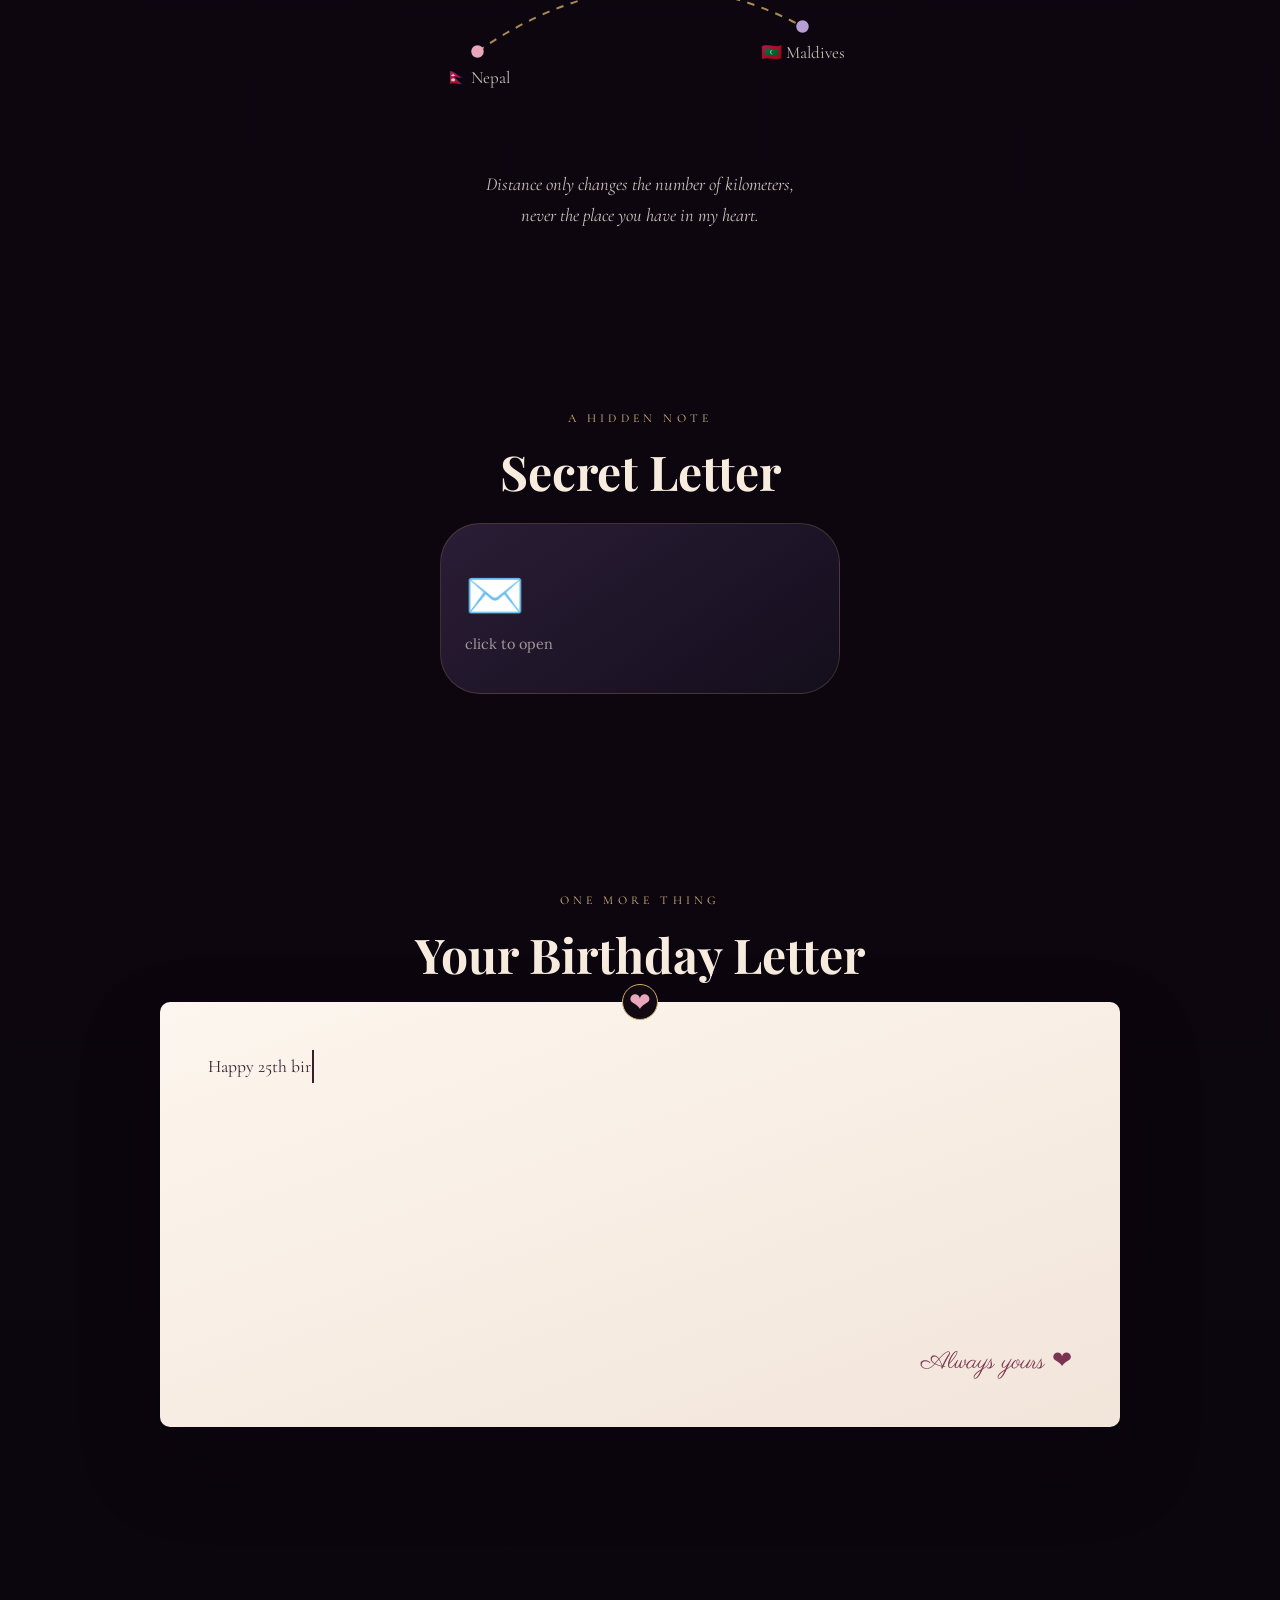
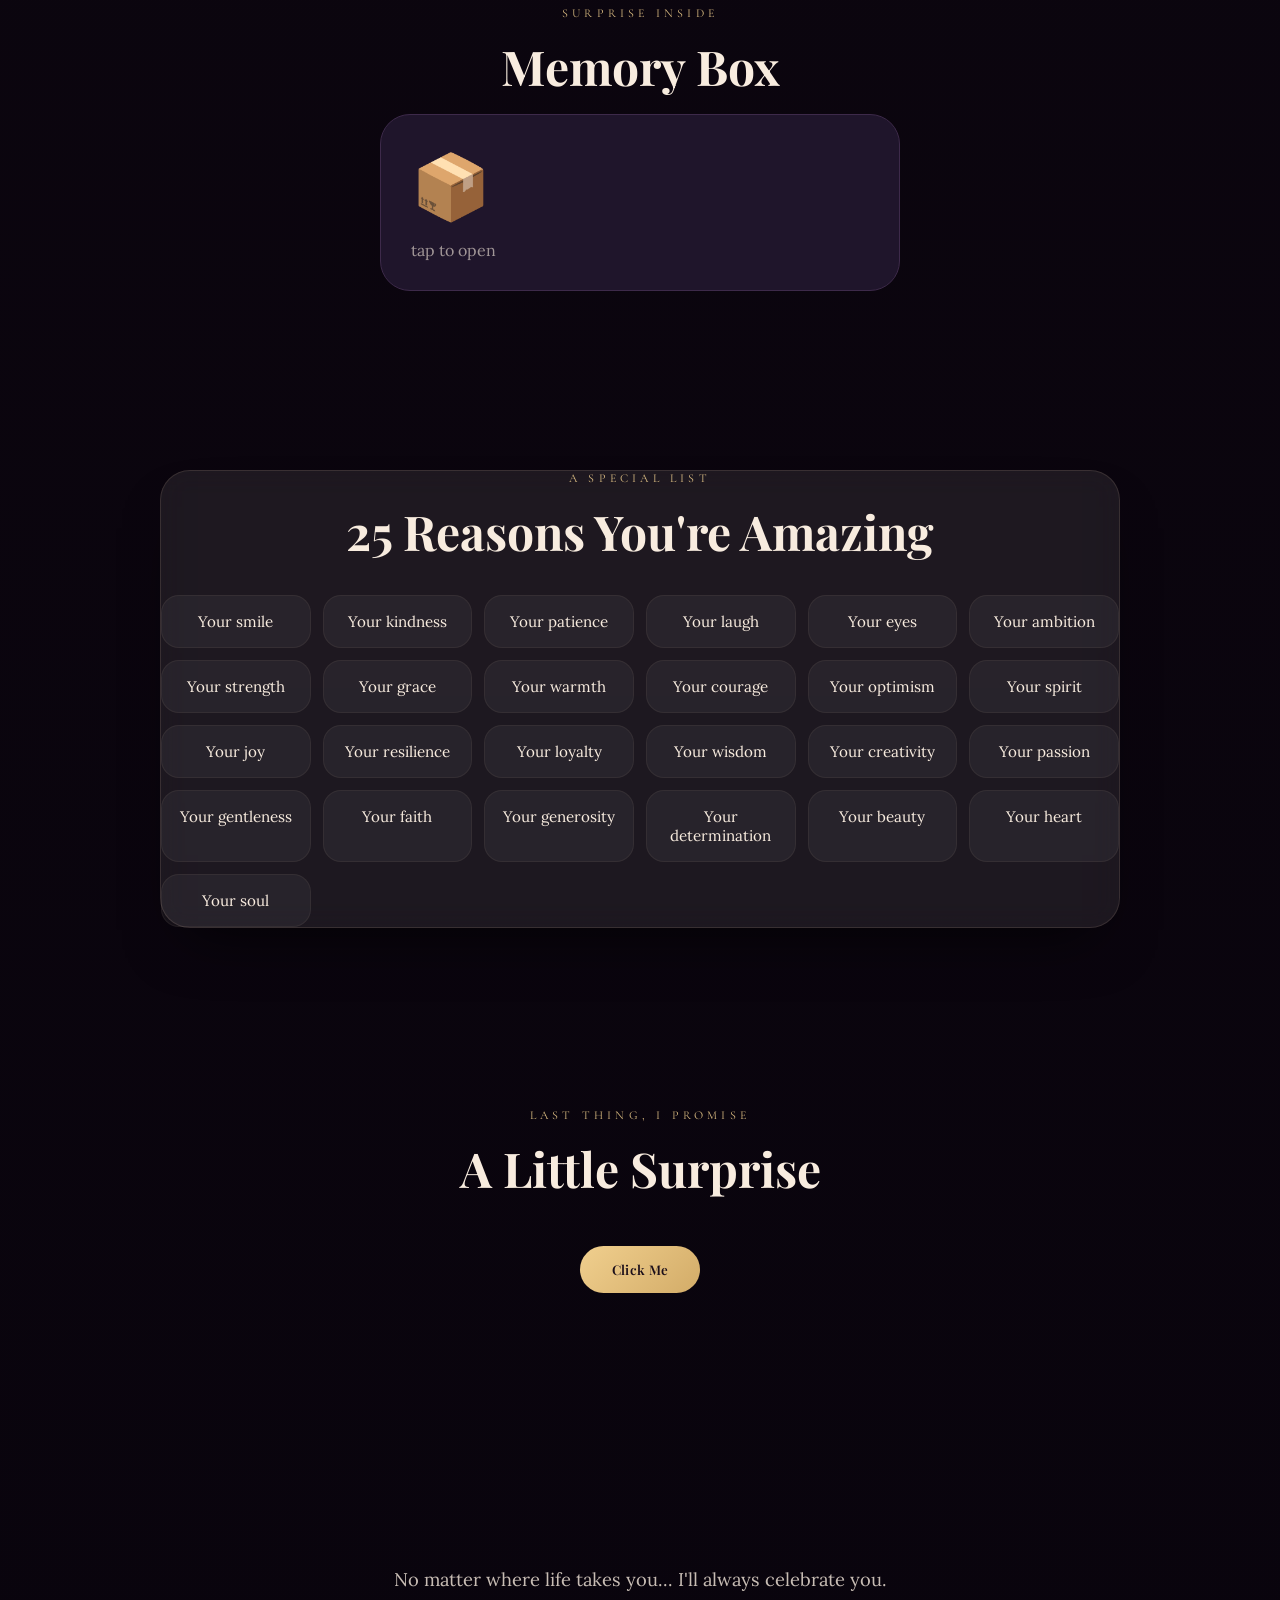
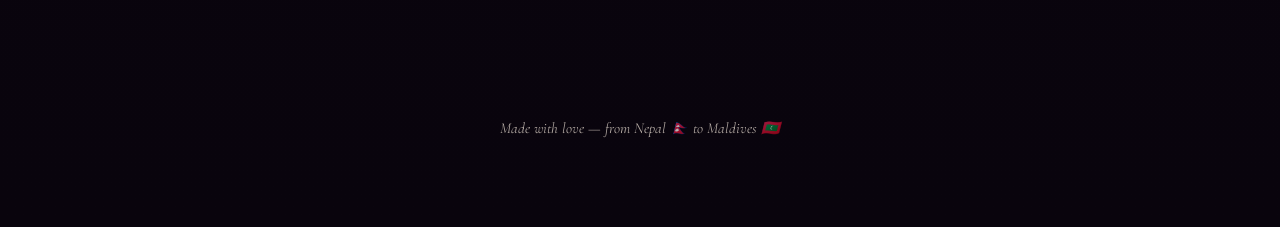
==== commit c7e7290c: "Use screenshot as hero image" ====
--- a/index.html
+++ b/index.html
@@ -212,8 +212,7 @@
 <section id="hero">
   <canvas class="stars"></canvas>
   <div class="hero-photo-frame">
-    <img src="    'Screenshot_20260723-014804.png',
-" alt="Samikshya" onerror="placeholderImg(this,'IMG_20260613_132112633.jpg')">
+    <img src="Screenshot_20260723-014804.png" alt="Samikshya" onerror="placeholderImg(this,'Screenshot_20260723-014804.png')">
   </div>
   <div class="hero-name script">Samikshya</div>
   <h1>Happy 25th Birthday ❤</h1>
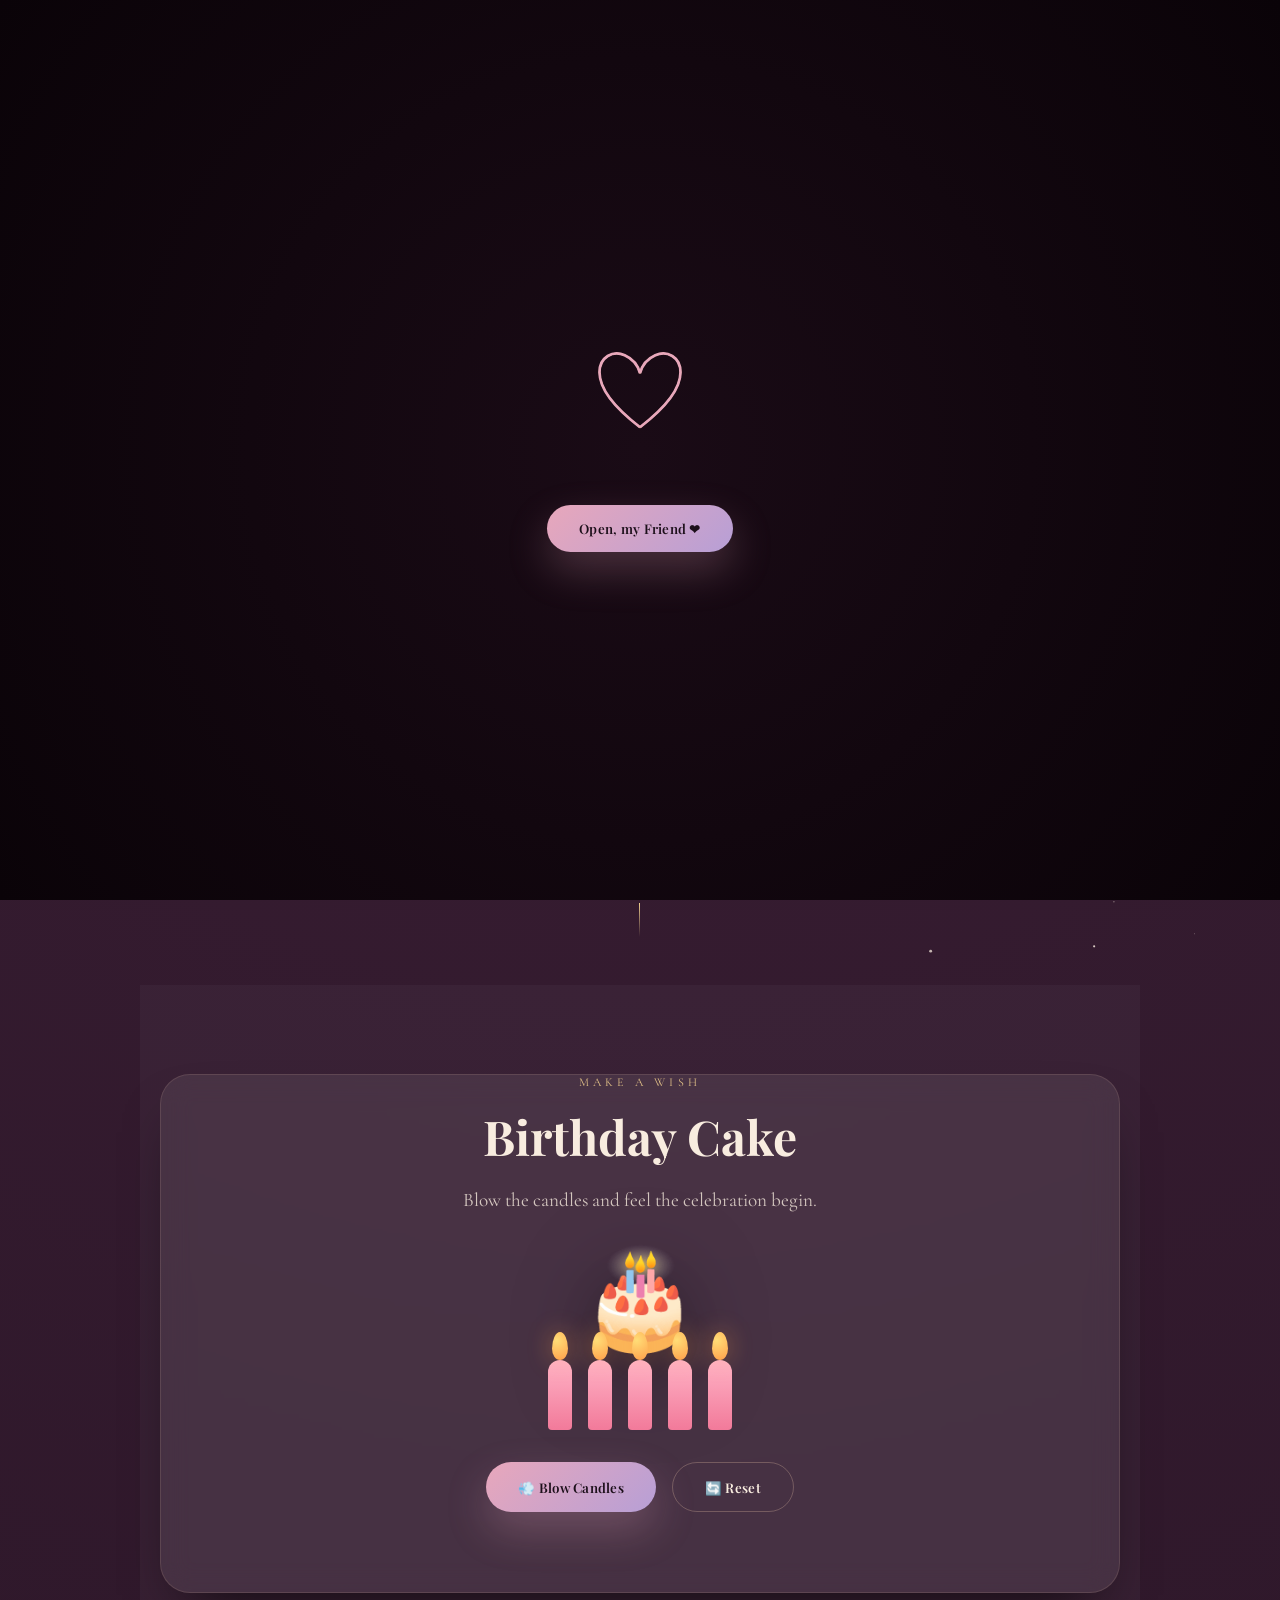
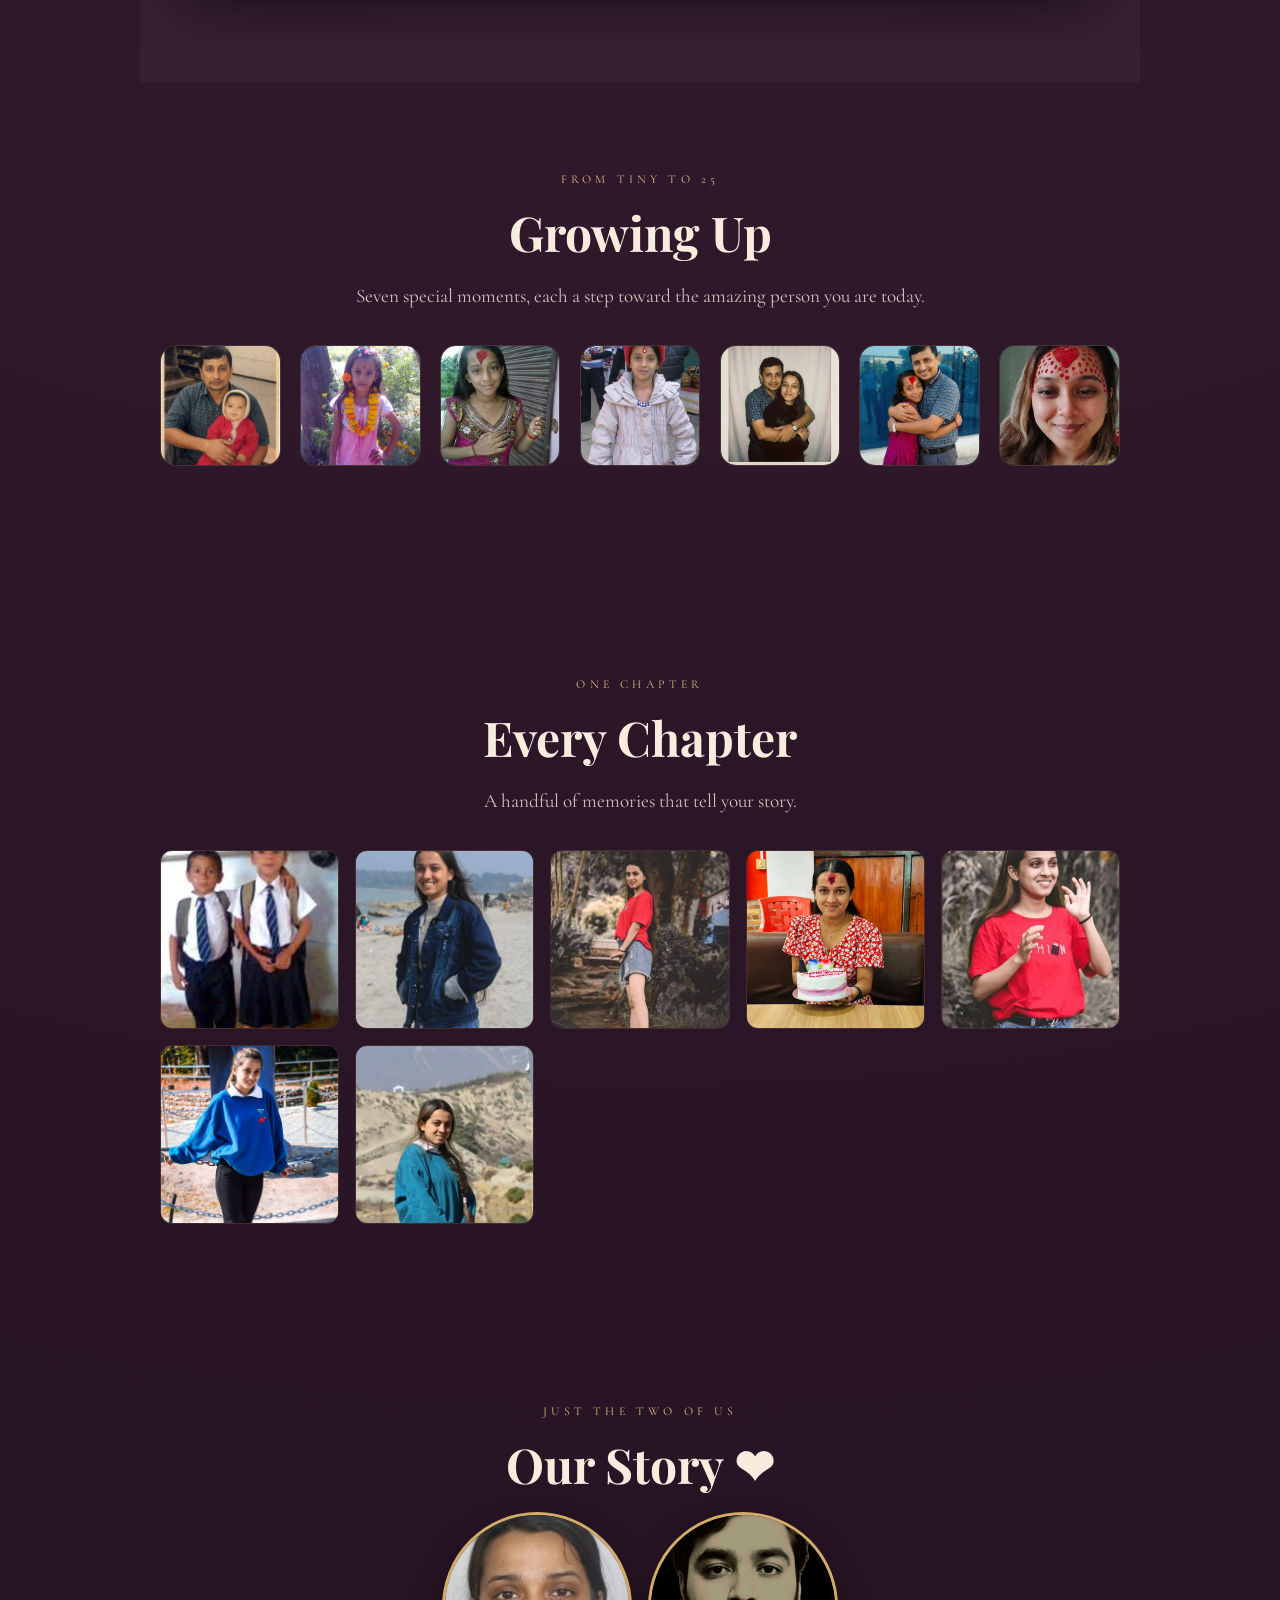
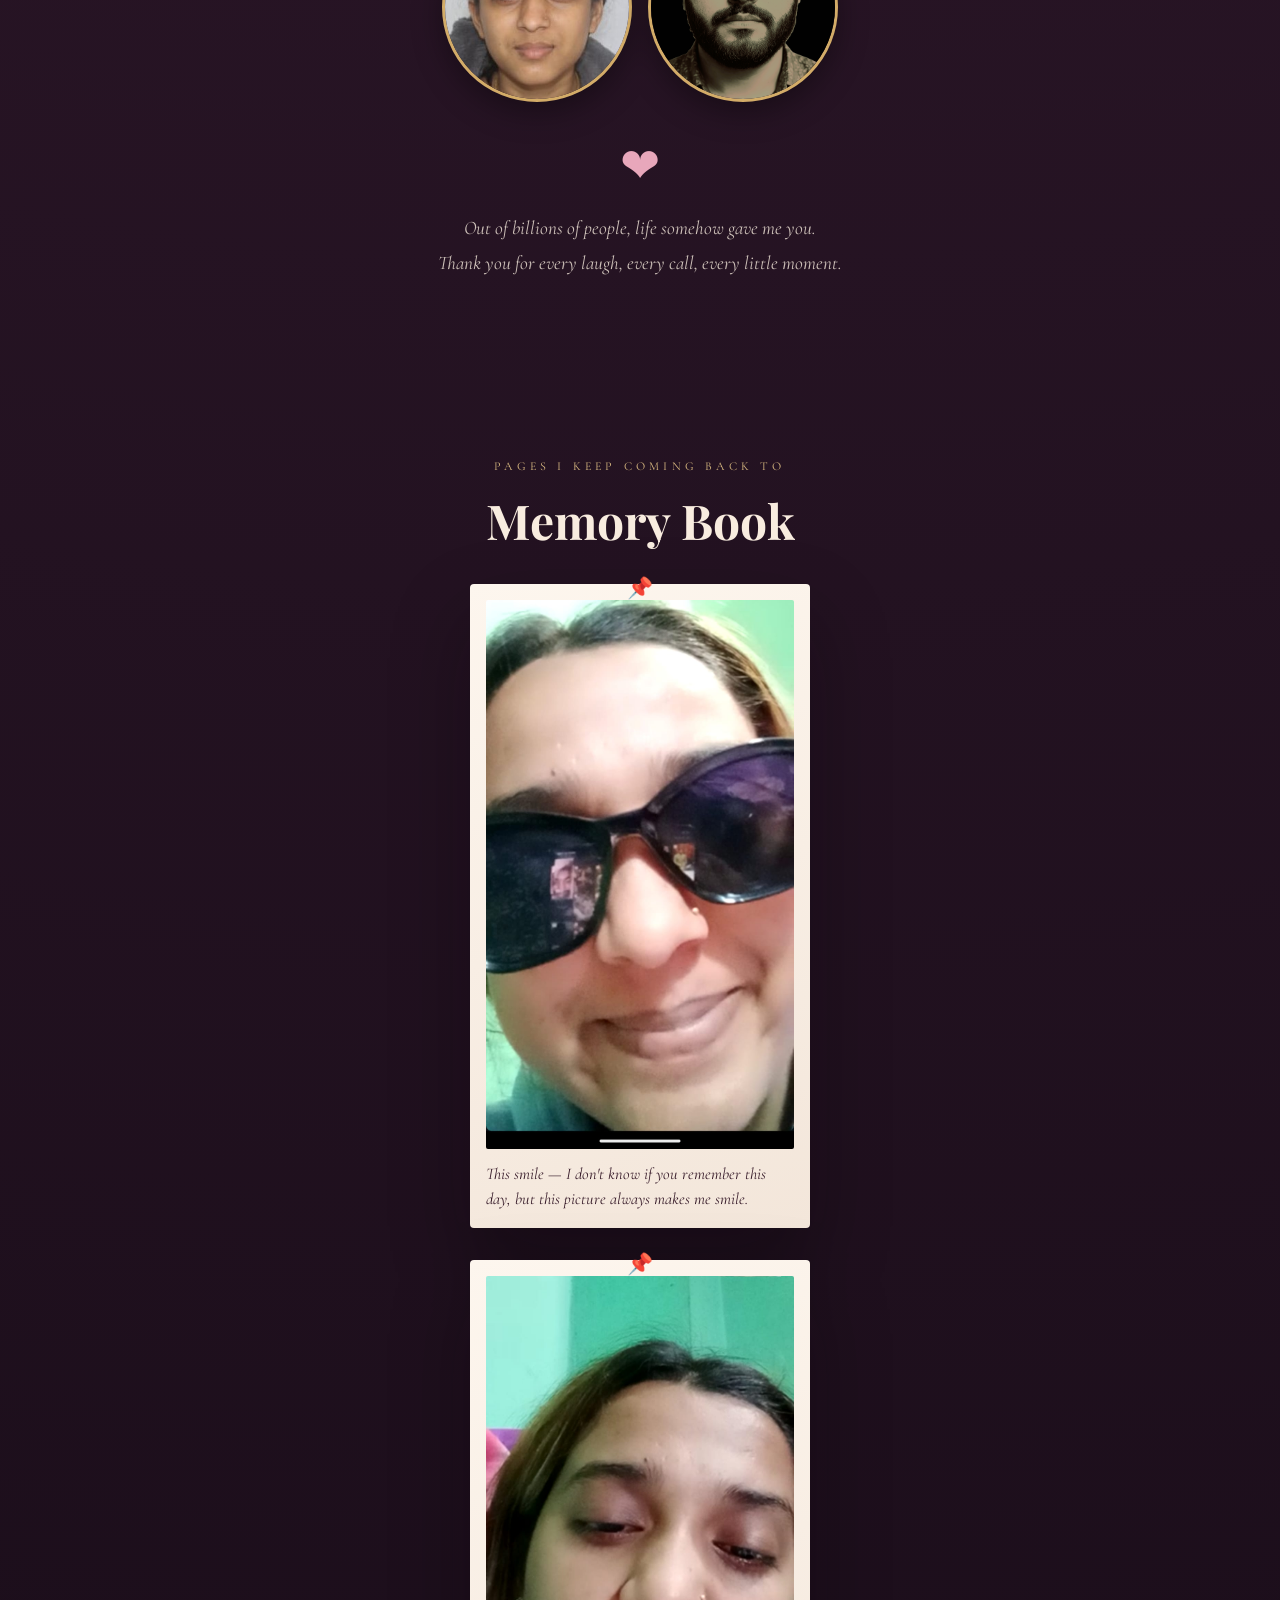
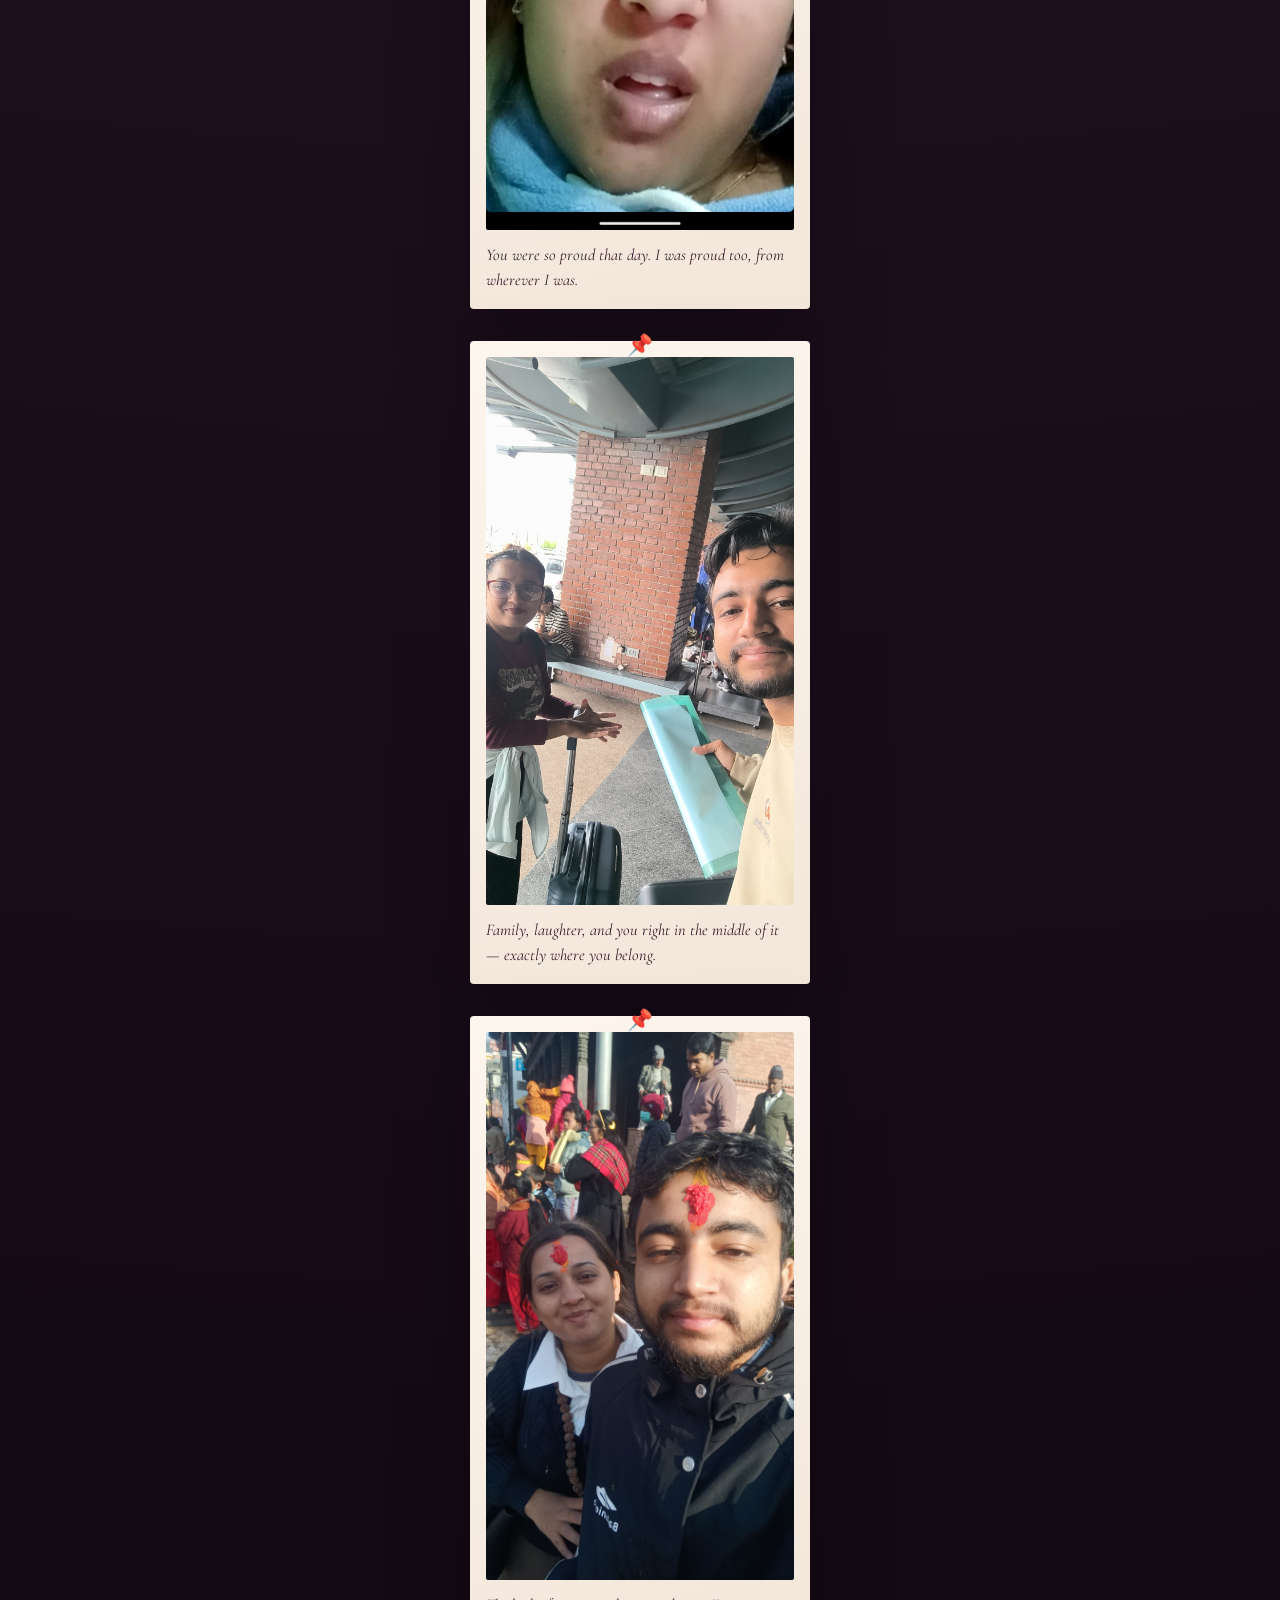
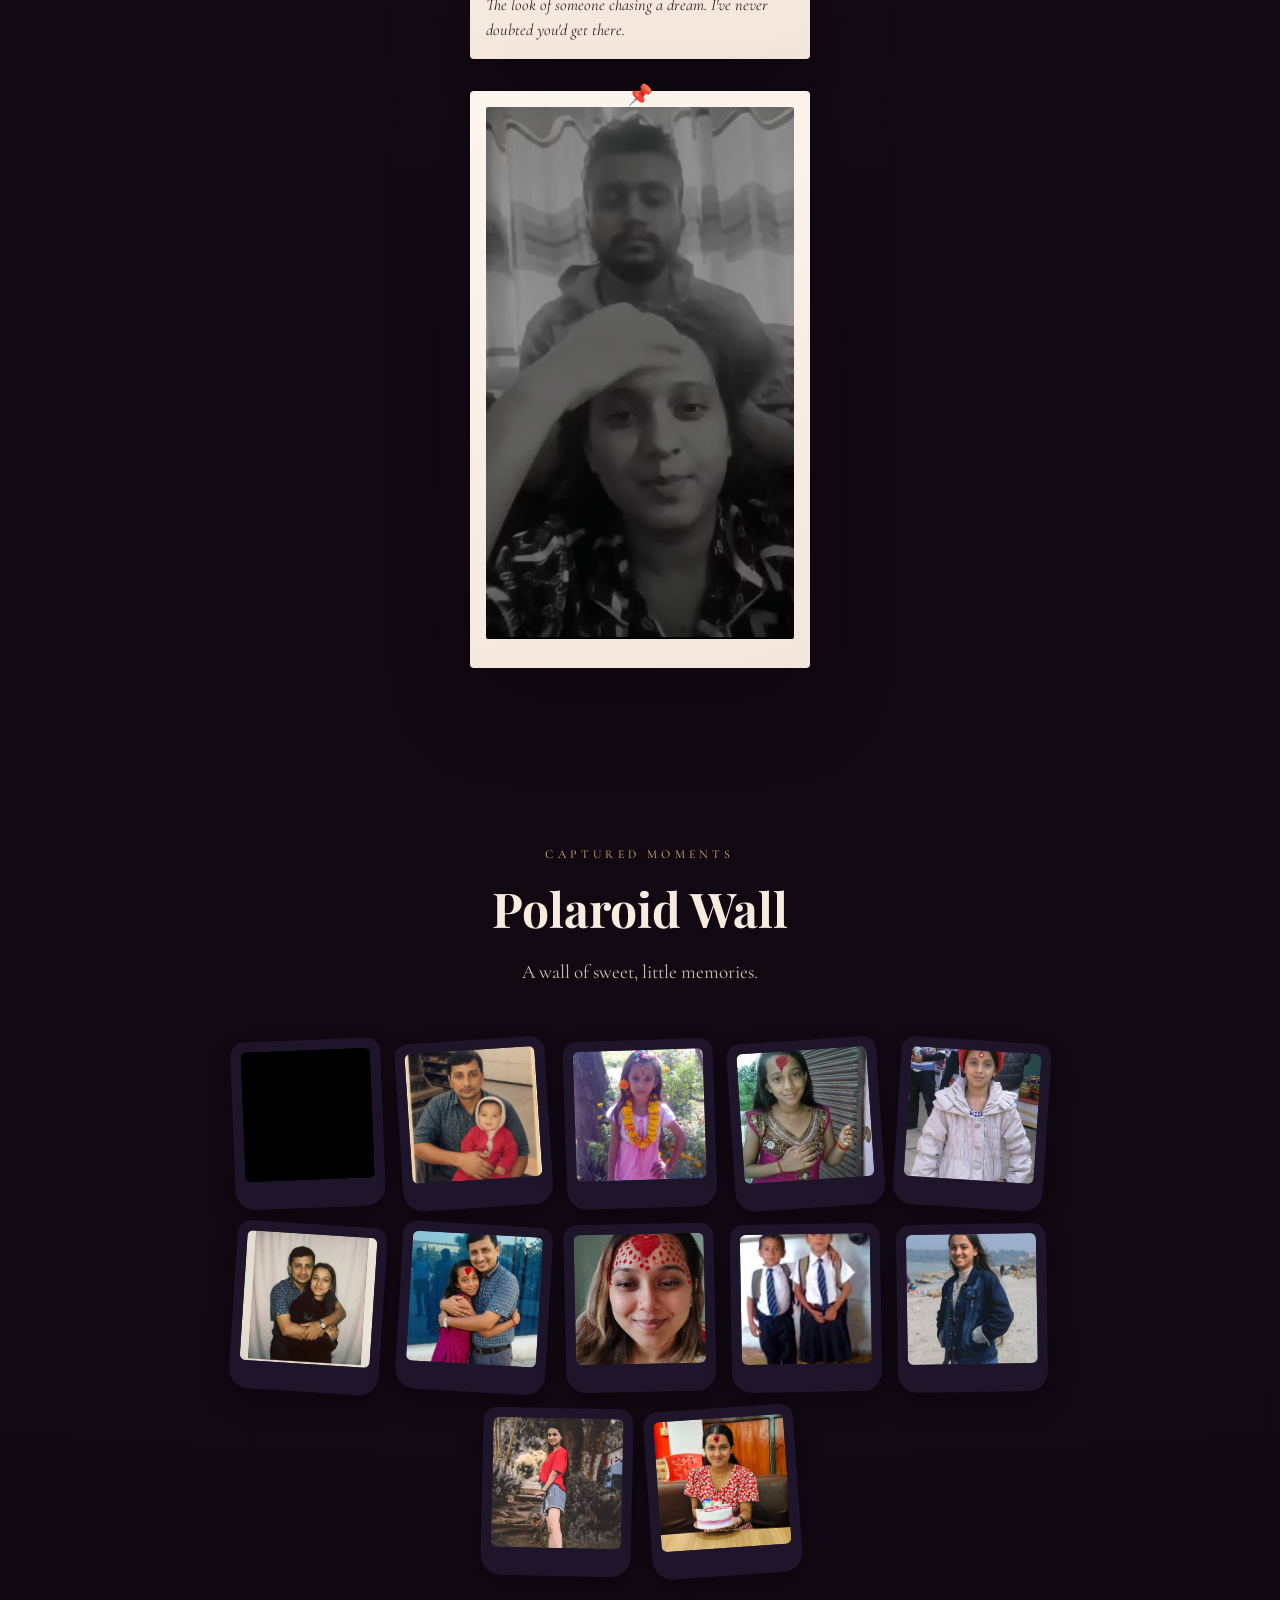
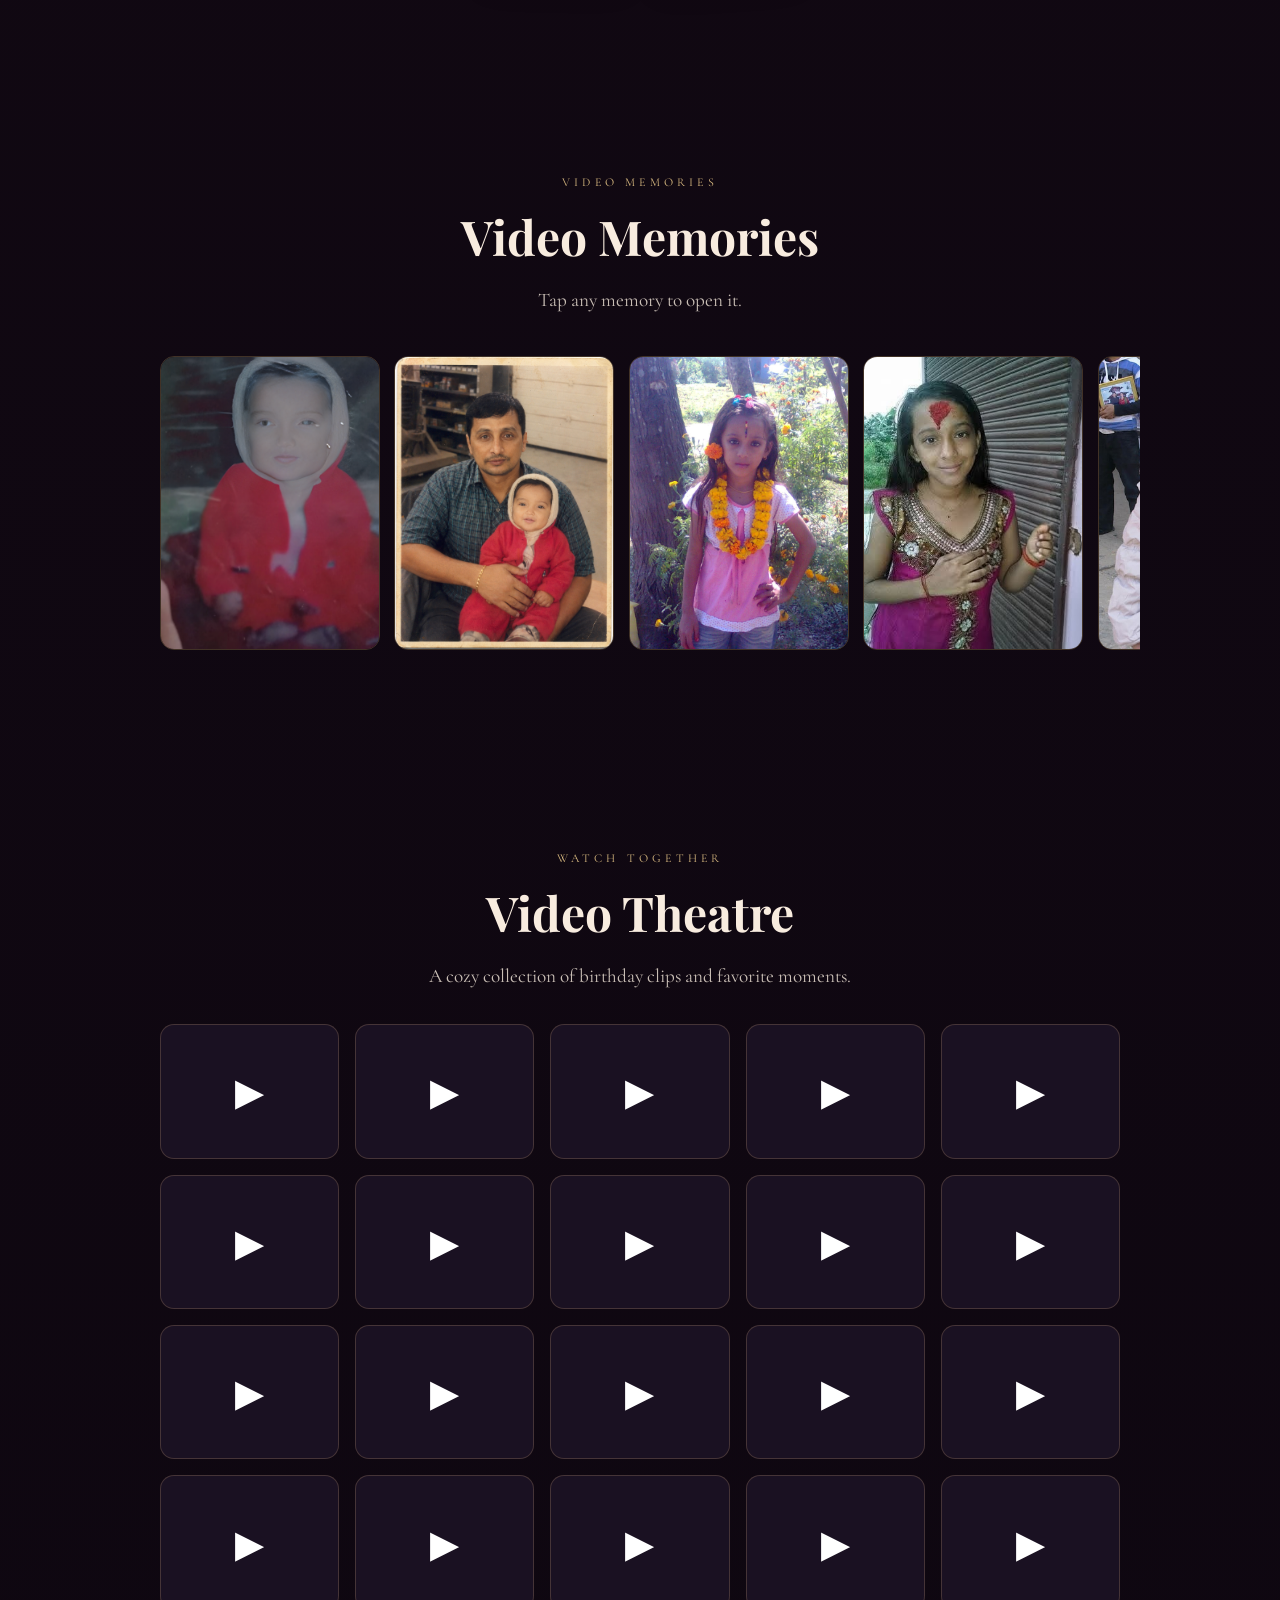
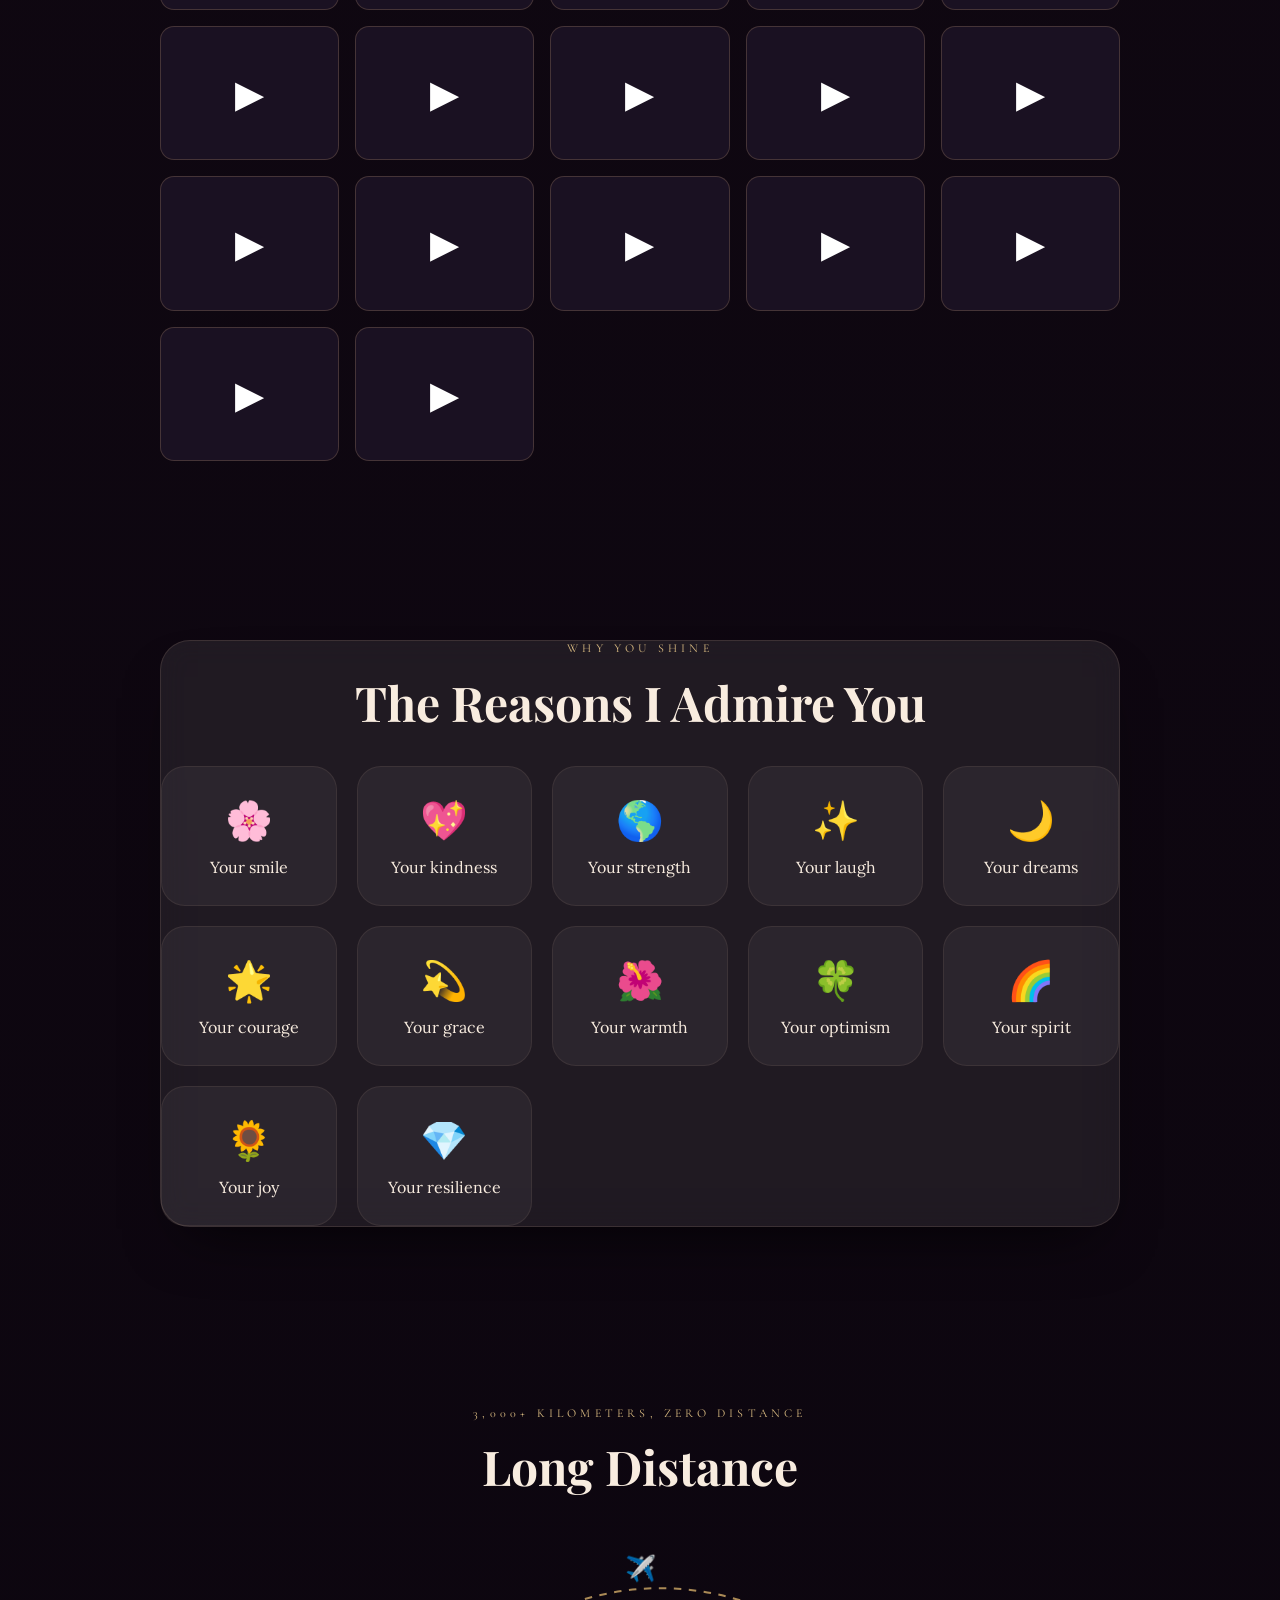
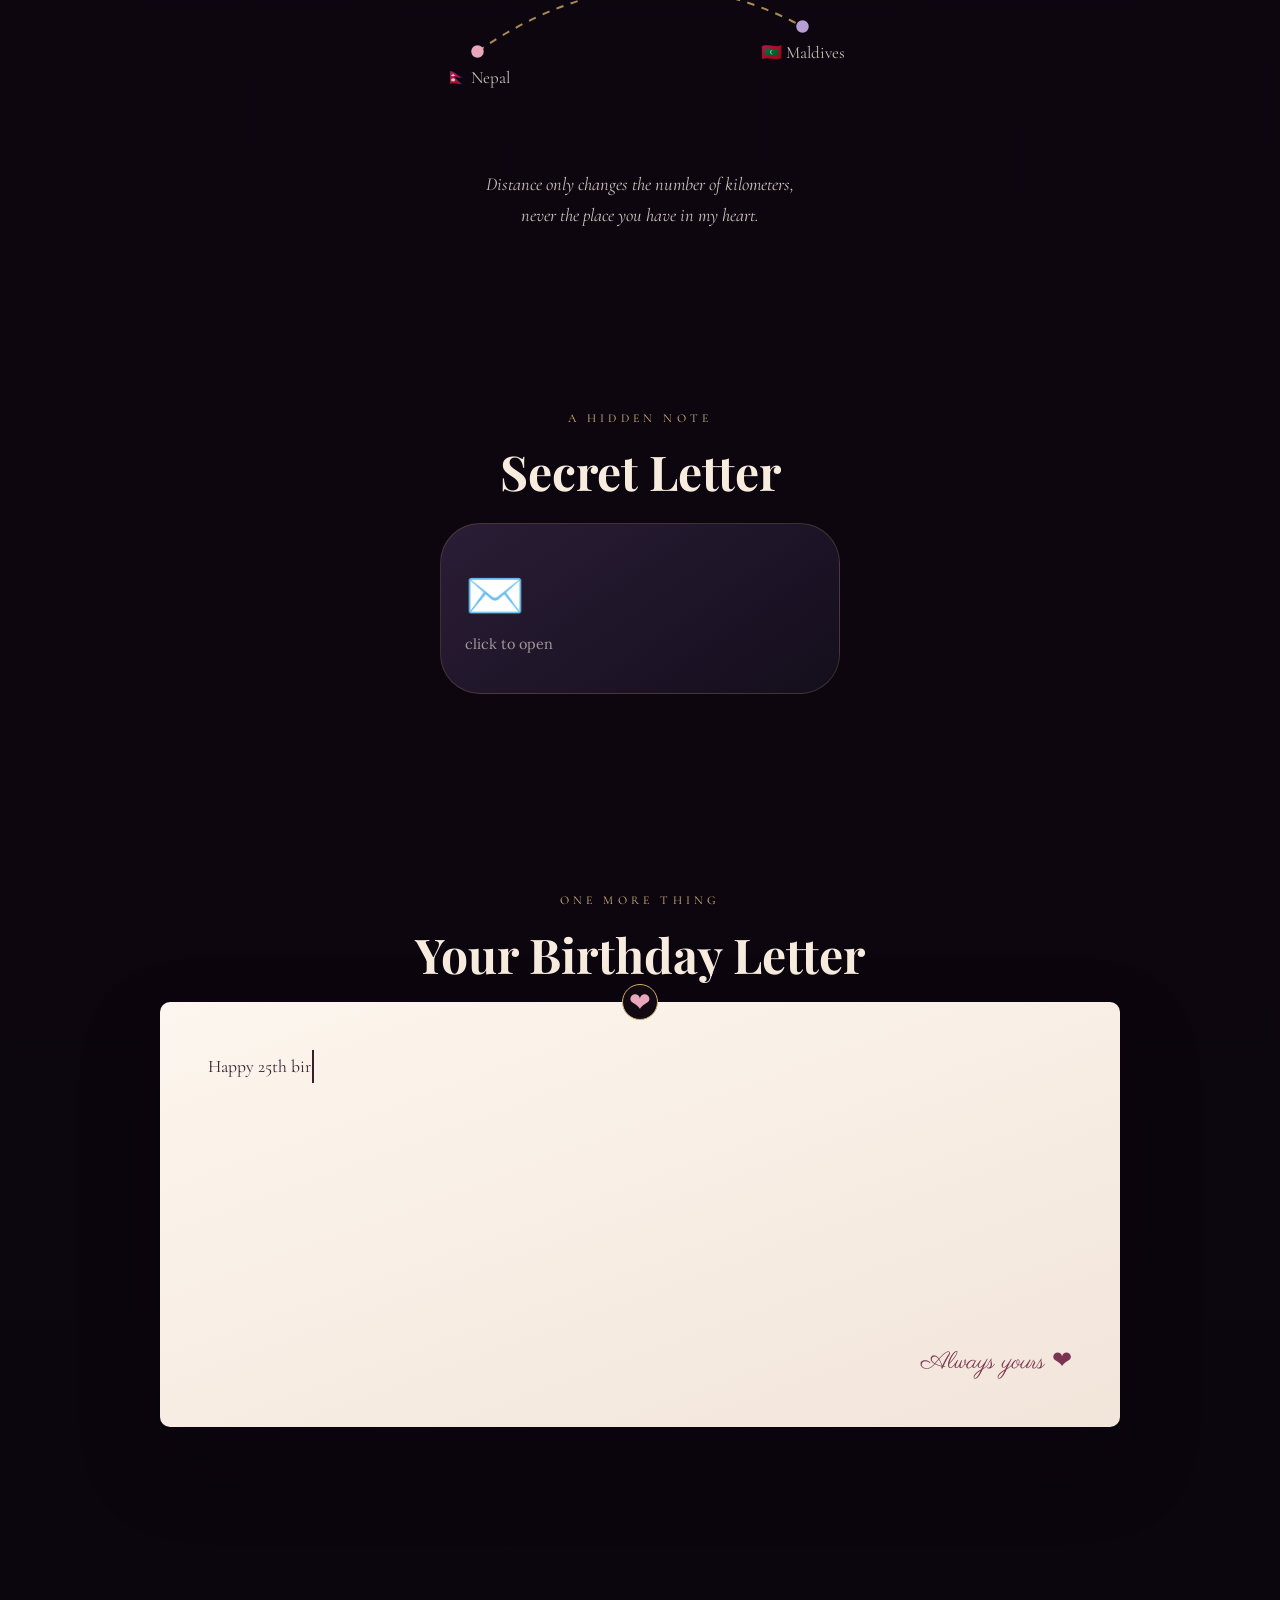
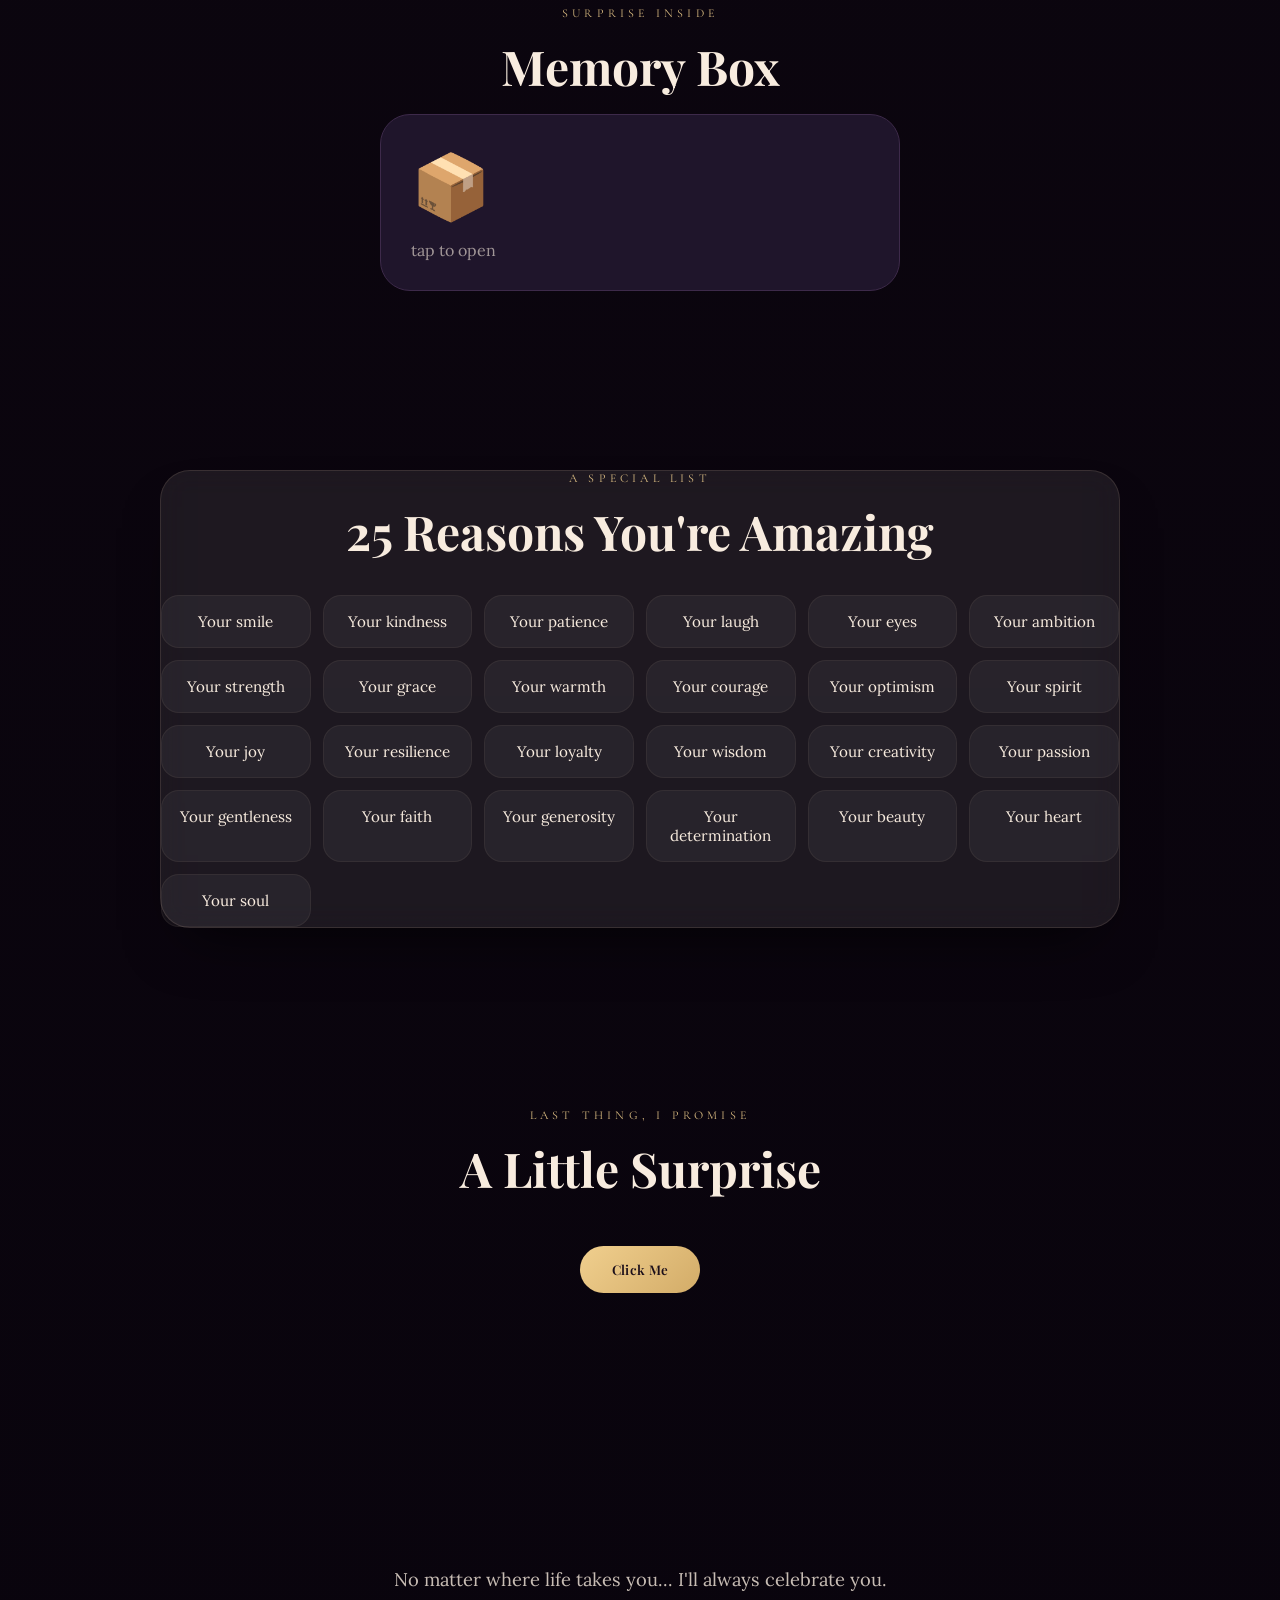
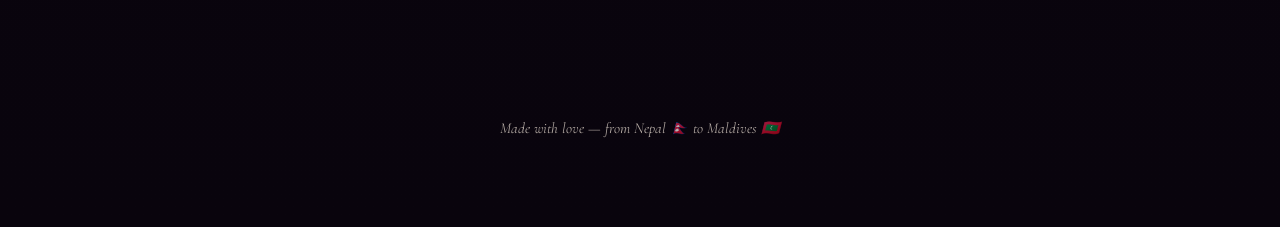
==== commit 32bcea9b: "Update hero image in index.htmlchange" ====
--- a/index.html
+++ b/index.html
@@ -212,7 +212,7 @@
 <section id="hero">
   <canvas class="stars"></canvas>
   <div class="hero-photo-frame">
-    <img src="Screenshot_20260723-014804.png" alt="Samikshya" onerror="placeholderImg(this,'Screenshot_20260723-014804.png')">
+    <img src="file_0000000004c071fabea6c69ec86982a6.png" alt="Samikshya" onerror="placeholderImg(this,'file_0000000004c071fabea6c69ec86982a6.png')">
   </div>
   <div class="hero-name script">Samikshya</div>
   <h1>Happy 25th Birthday ❤</h1>
@@ -859,4 +859,4 @@
   letterObserver.observe(document.querySelector('#letter'));
 </script>
 </body>
-</html>+</html>
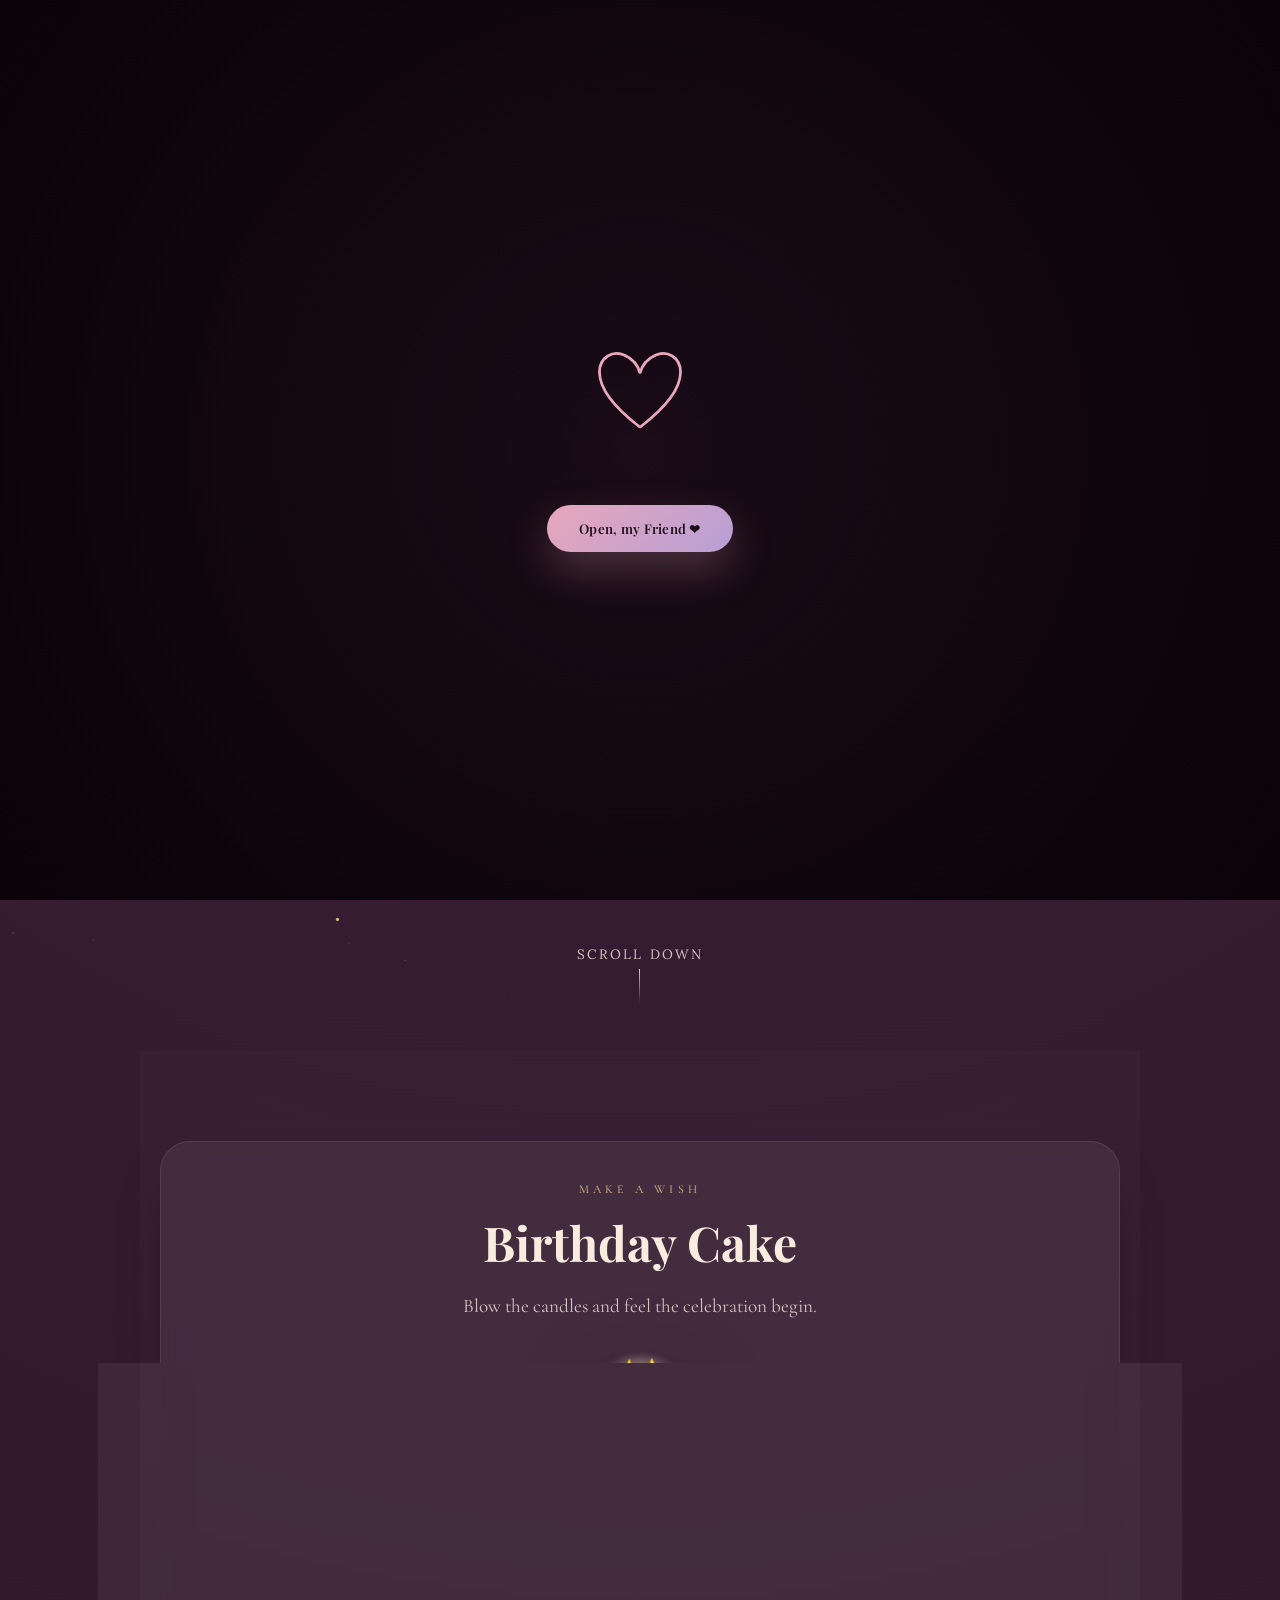
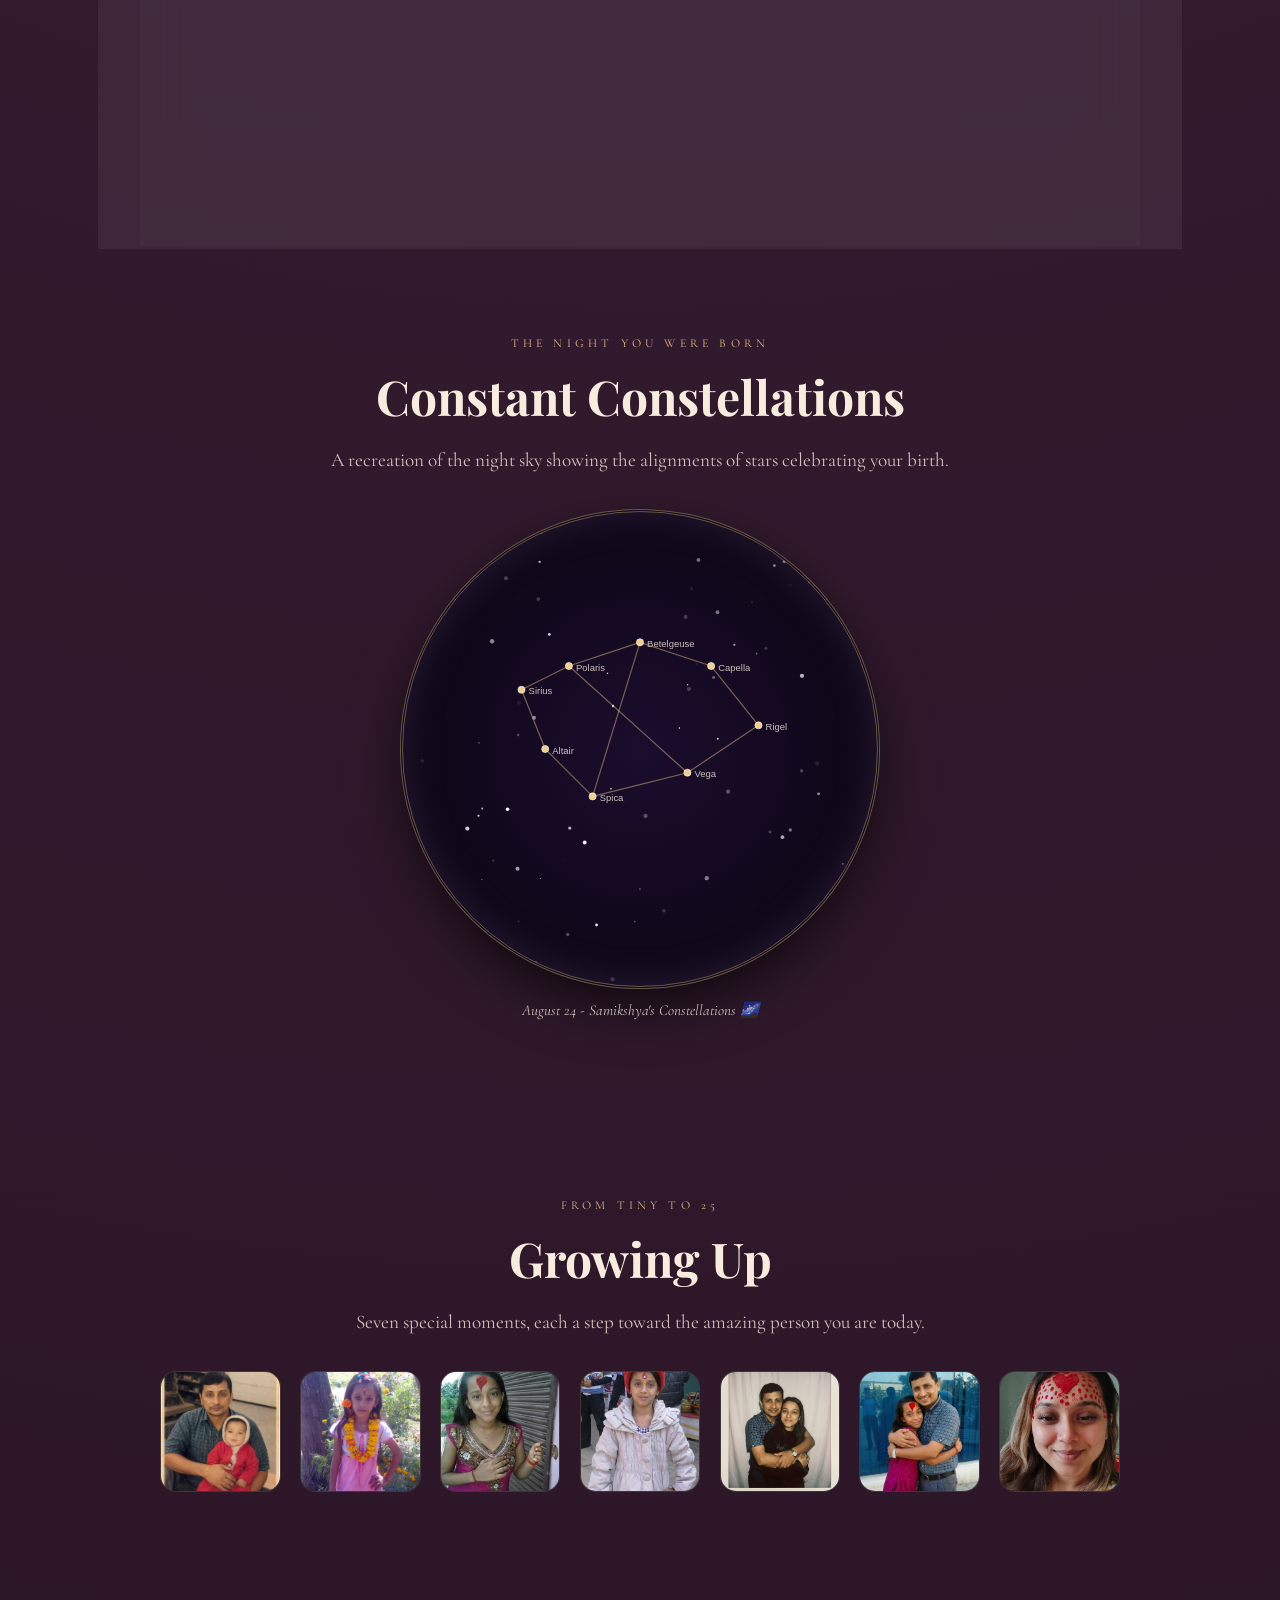
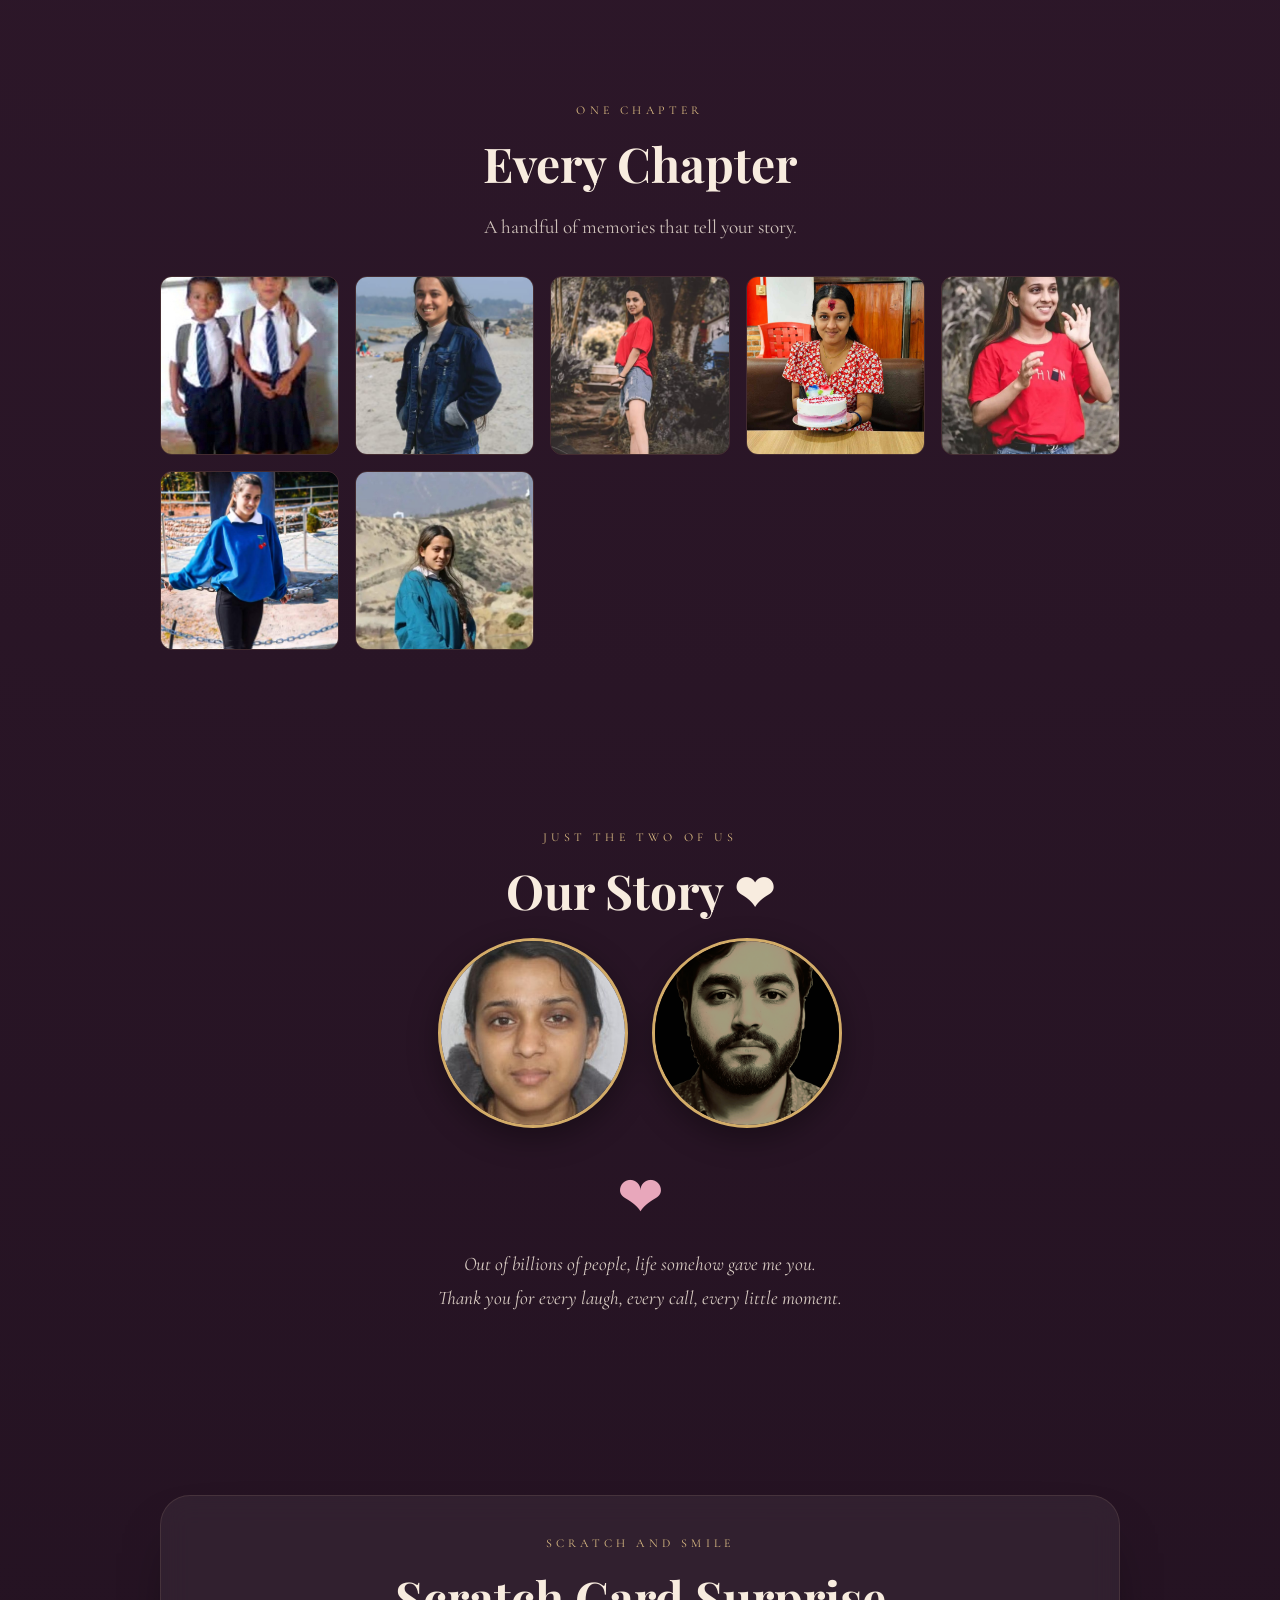
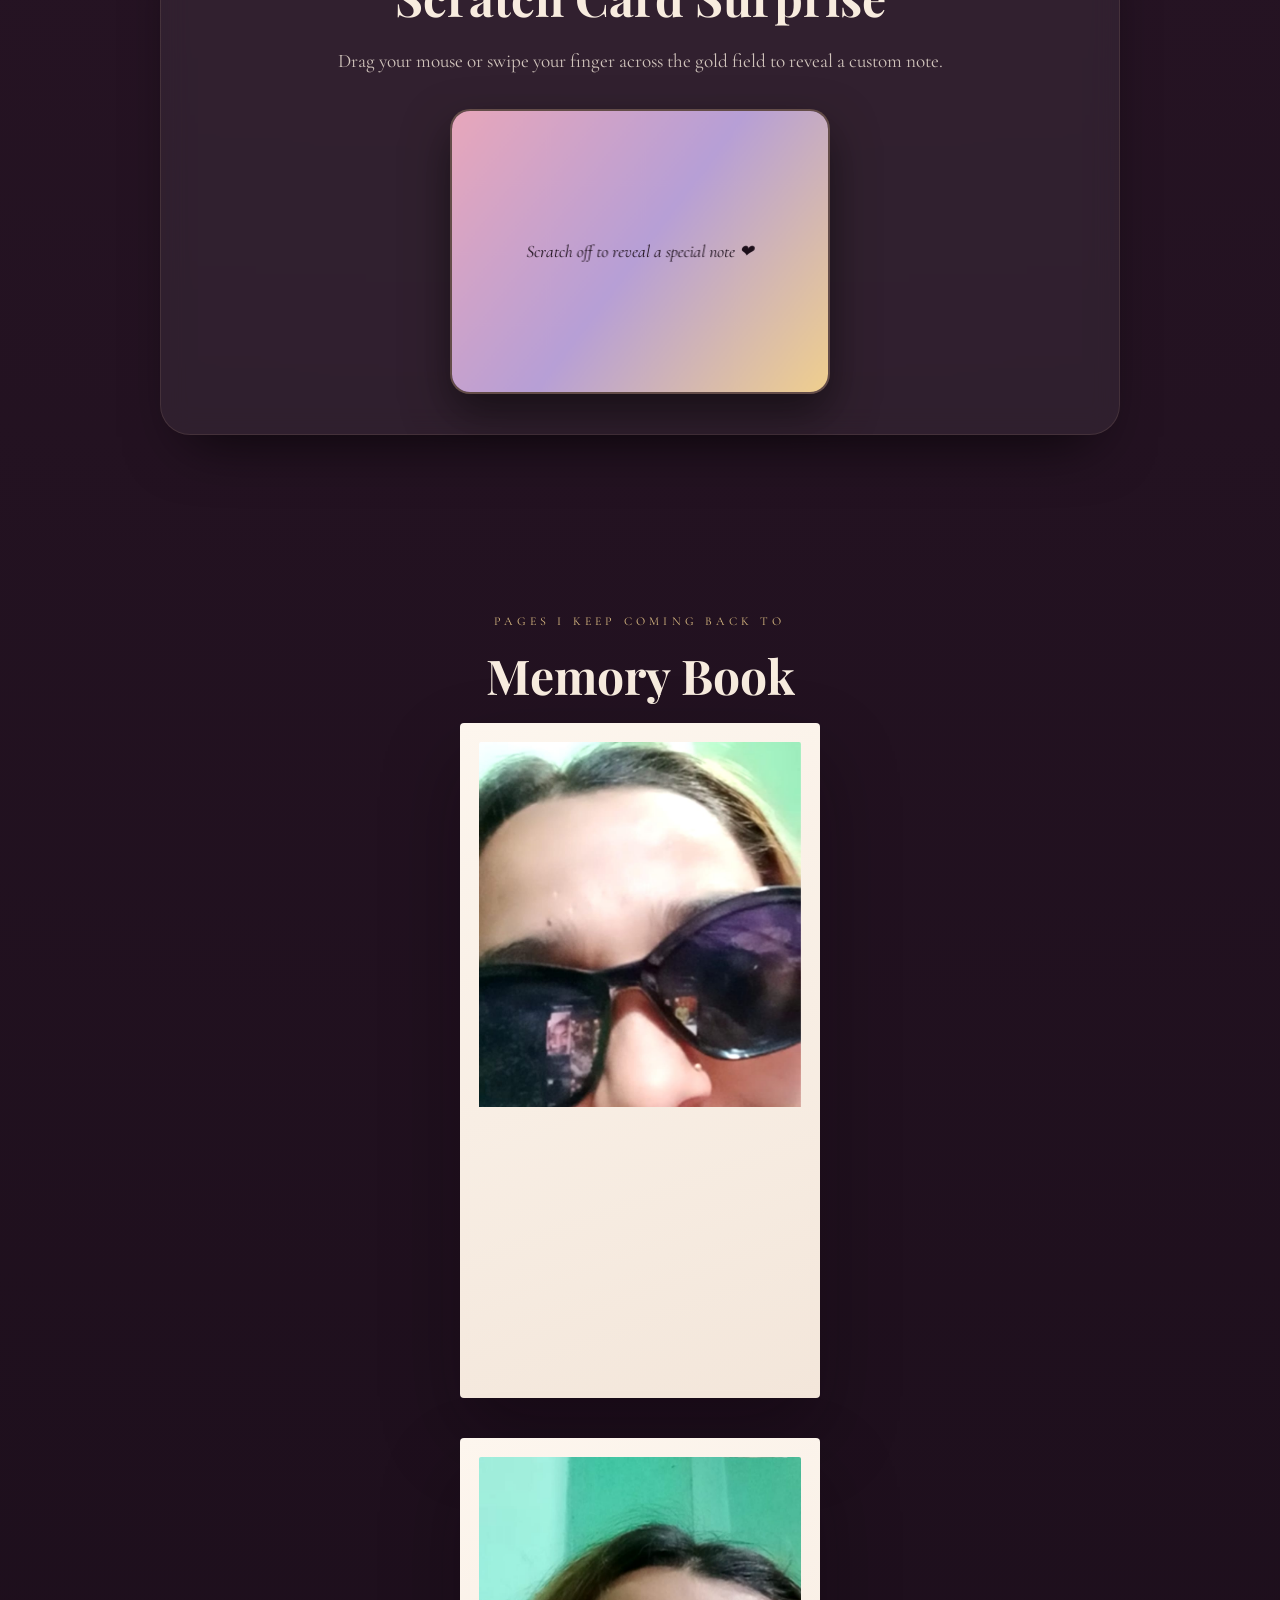
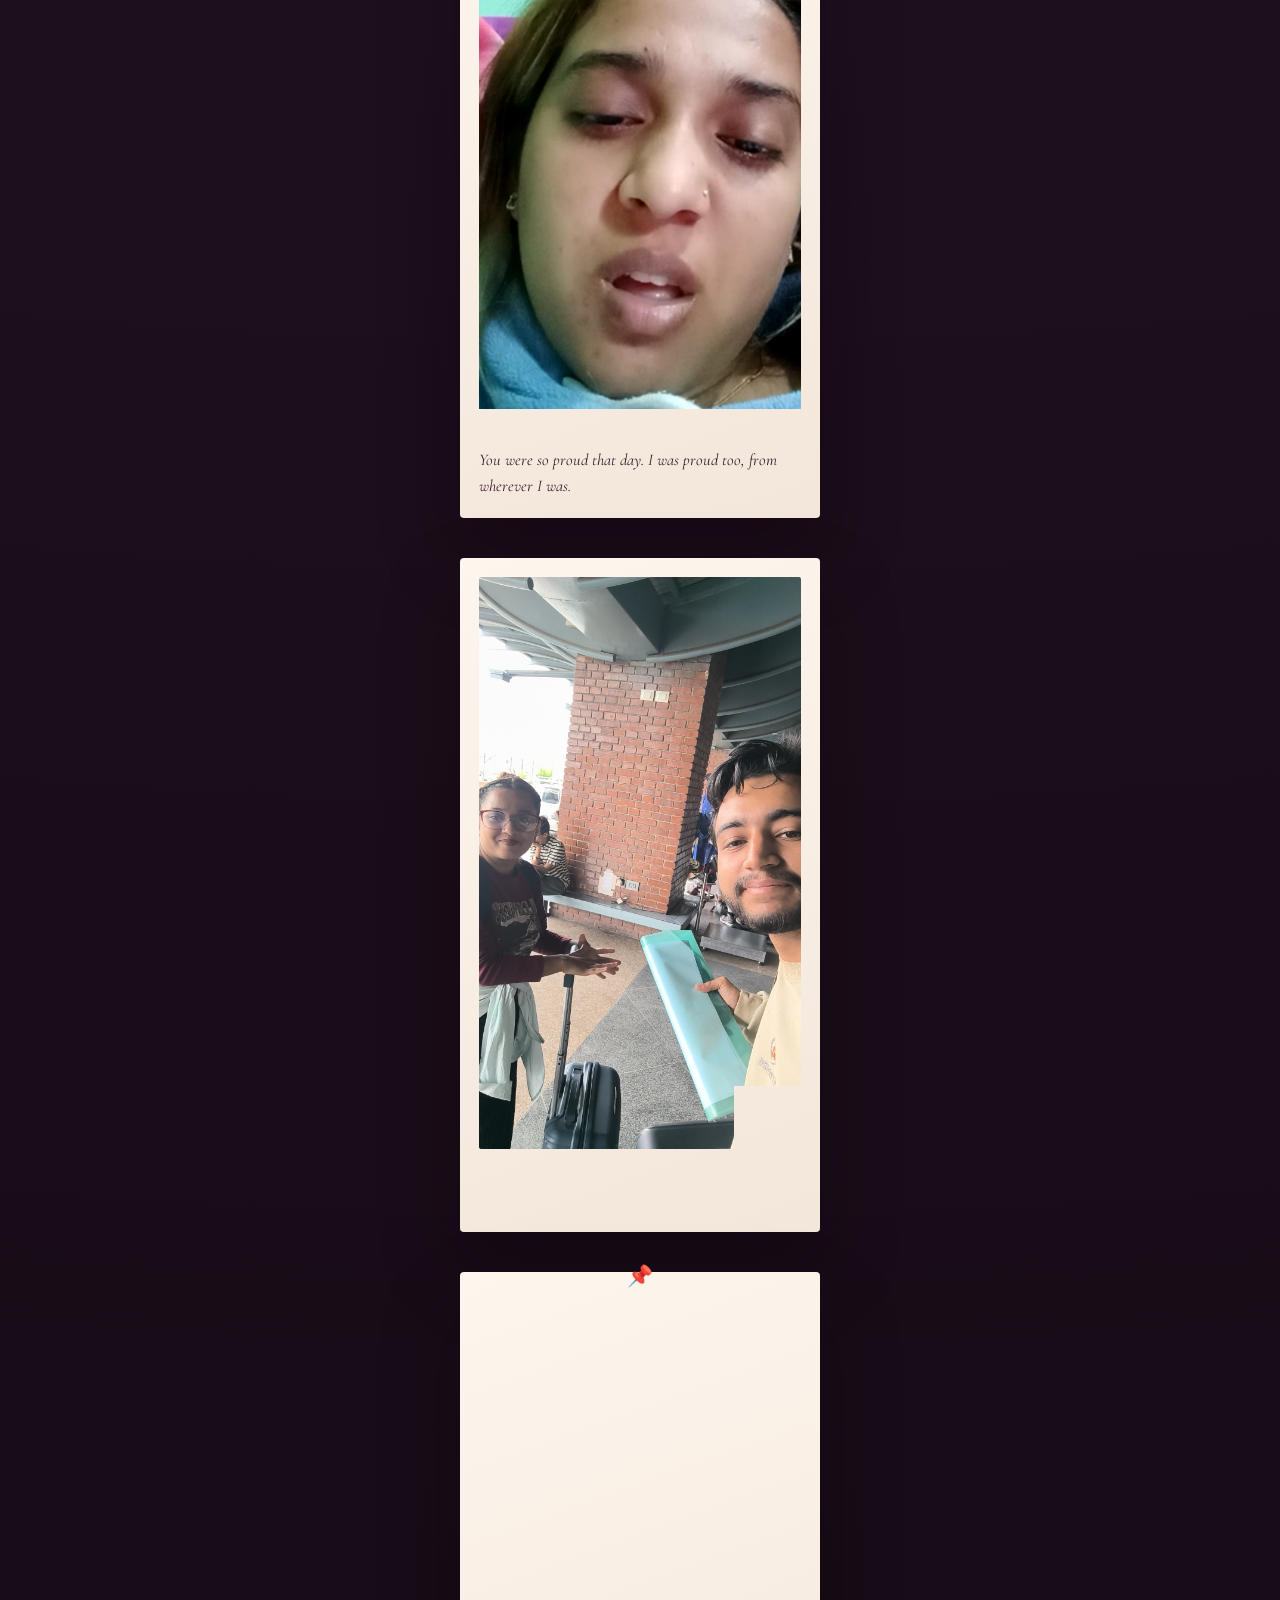
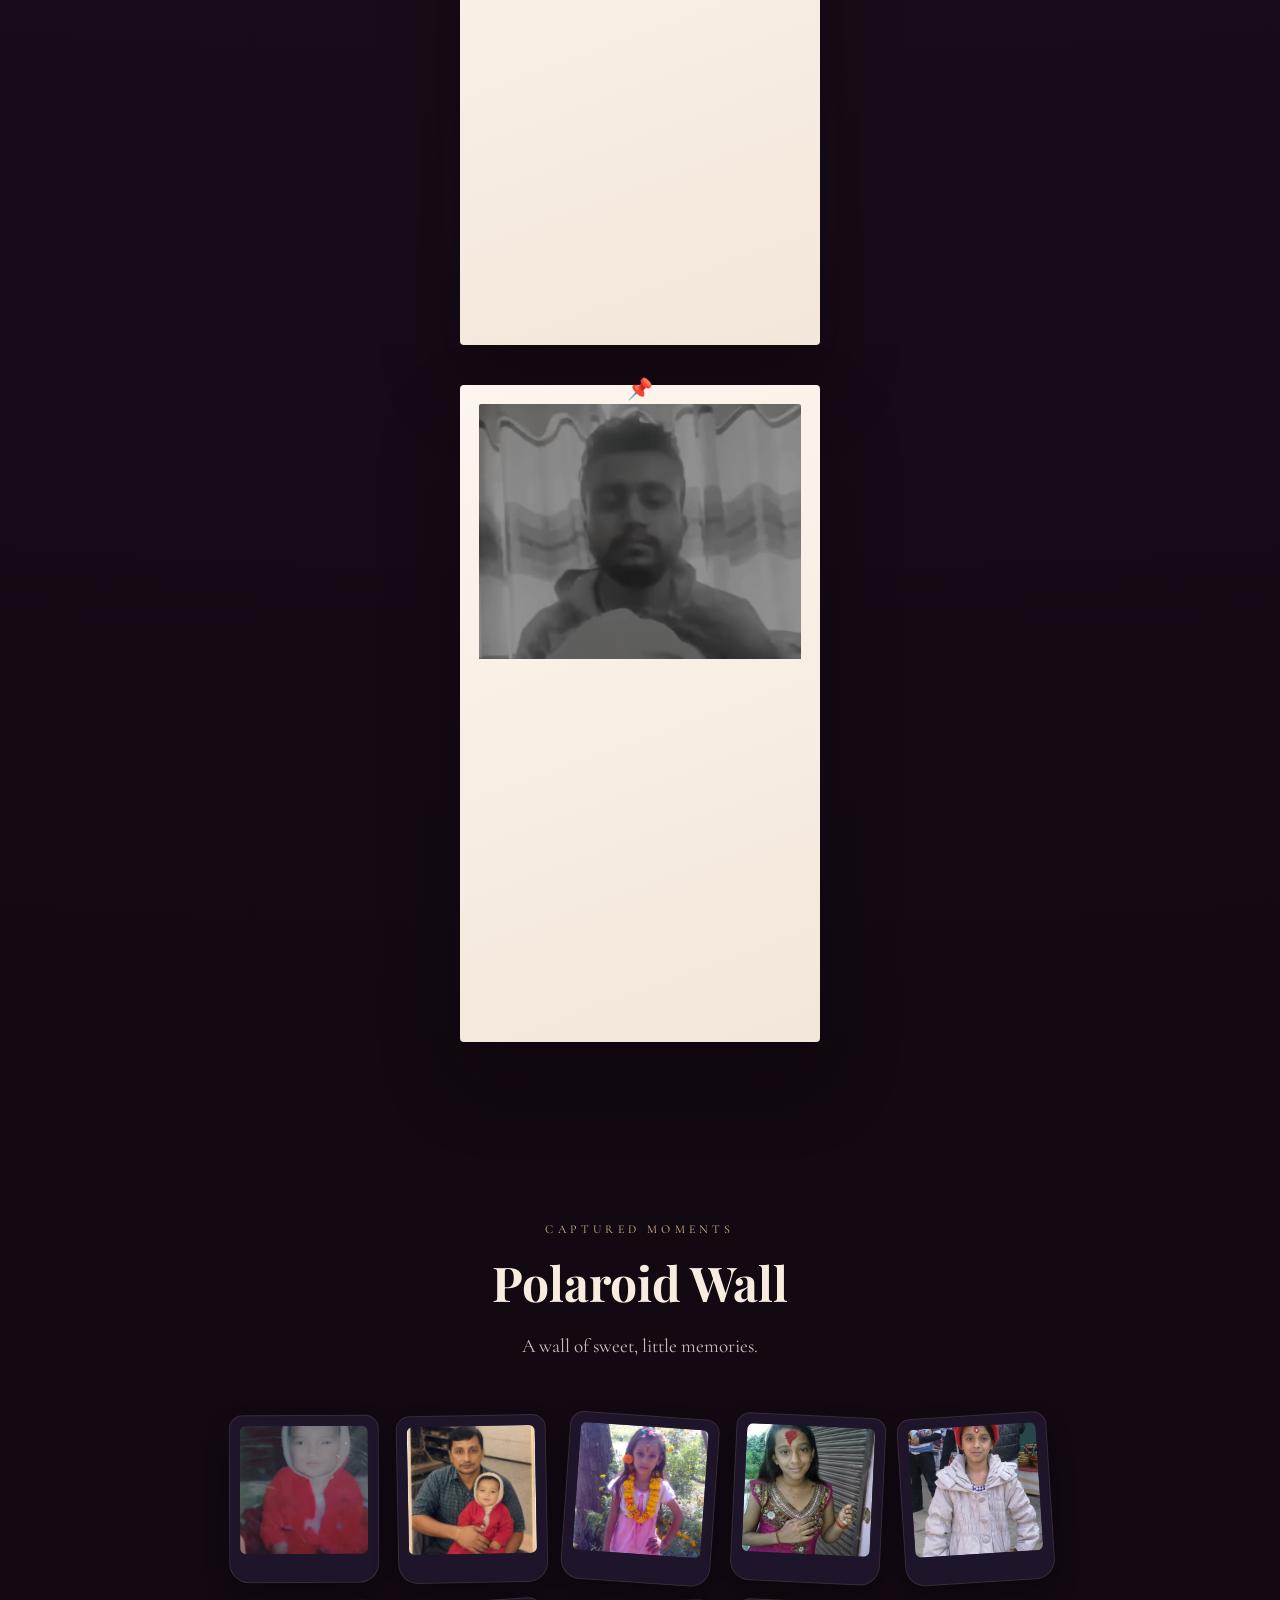
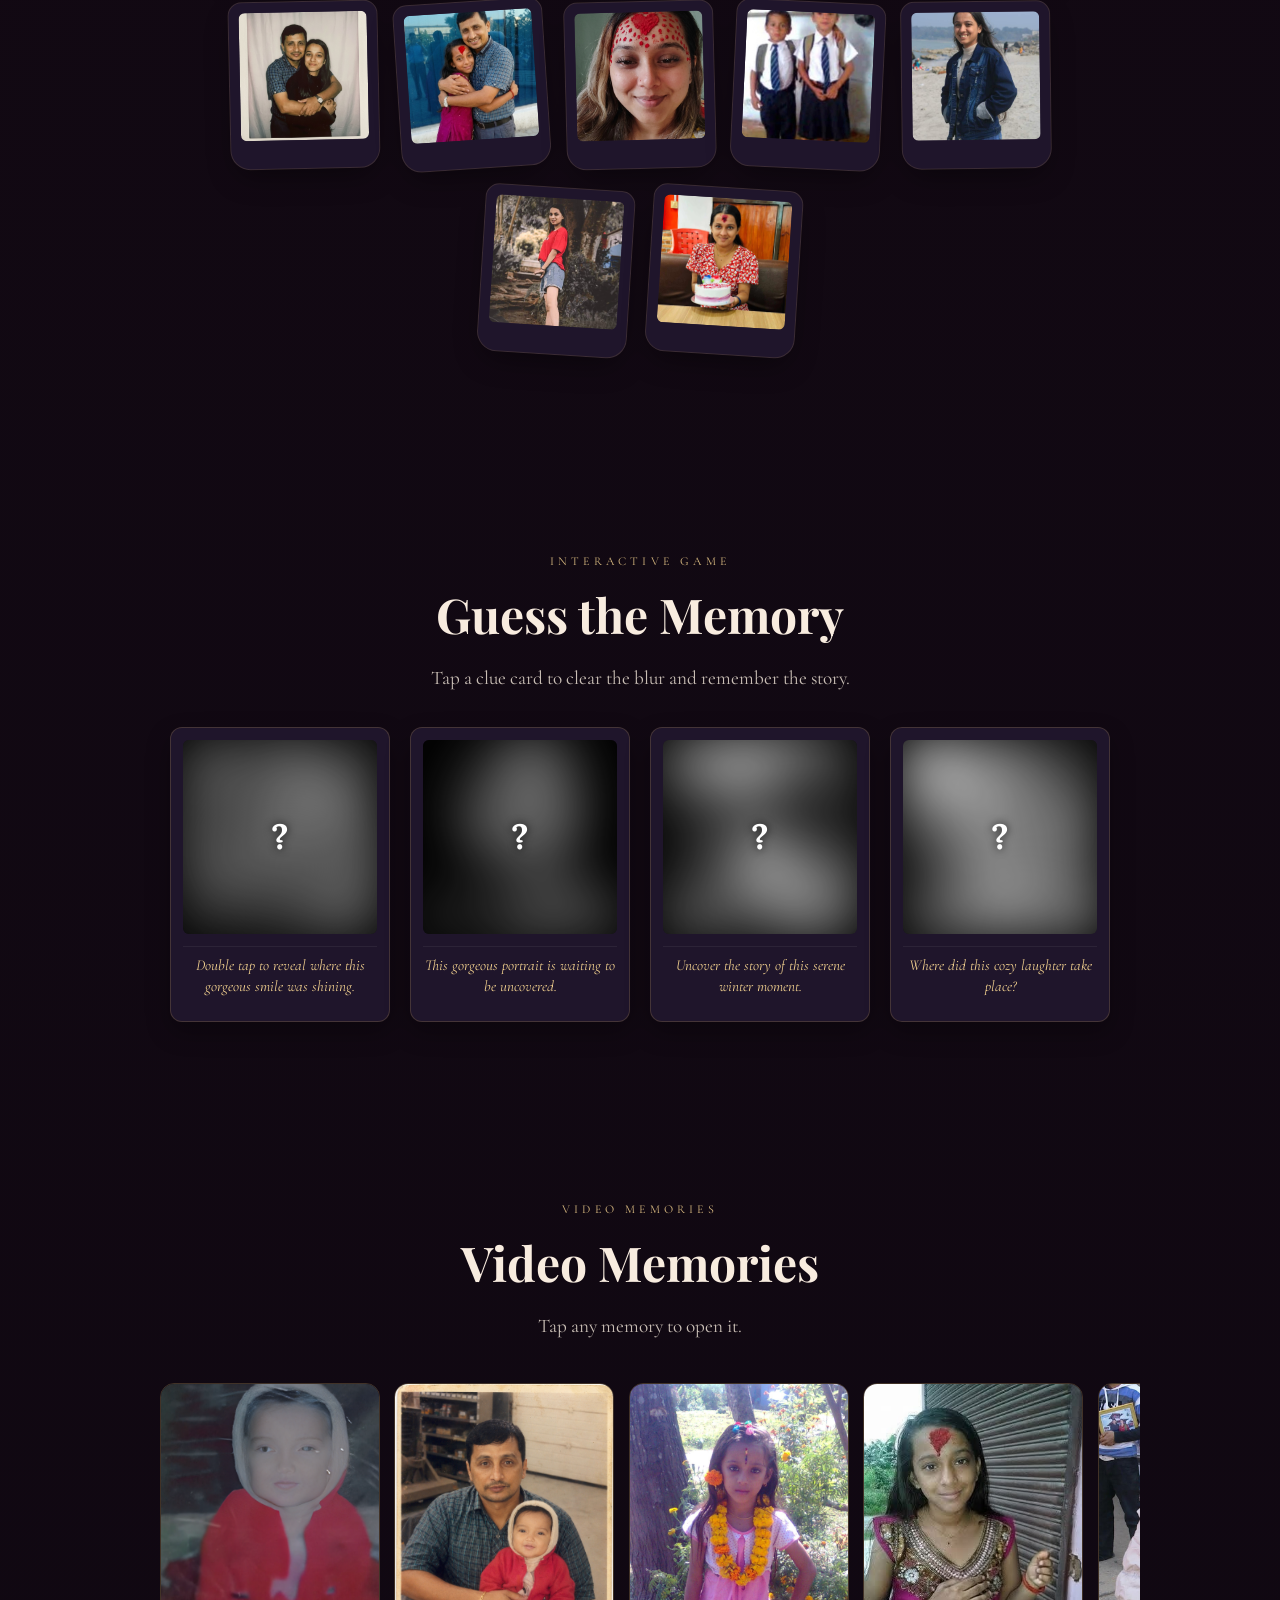
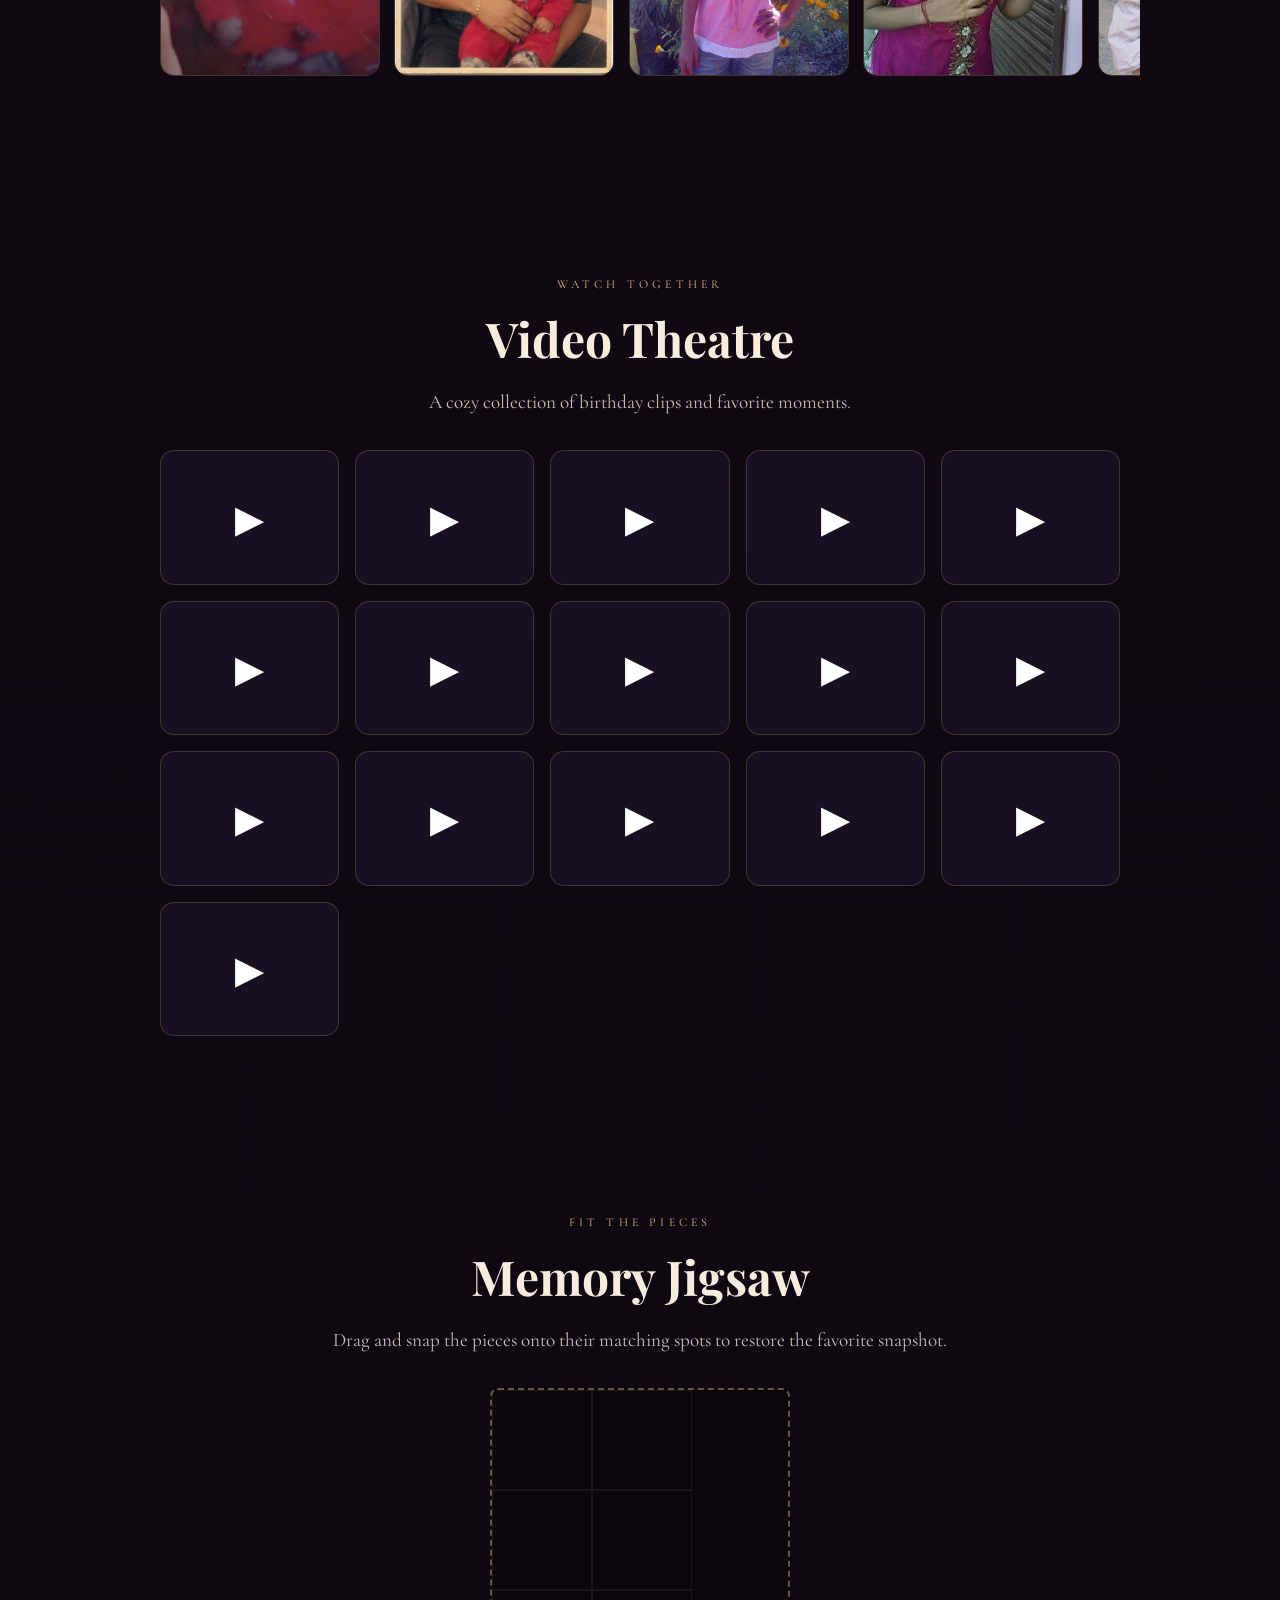
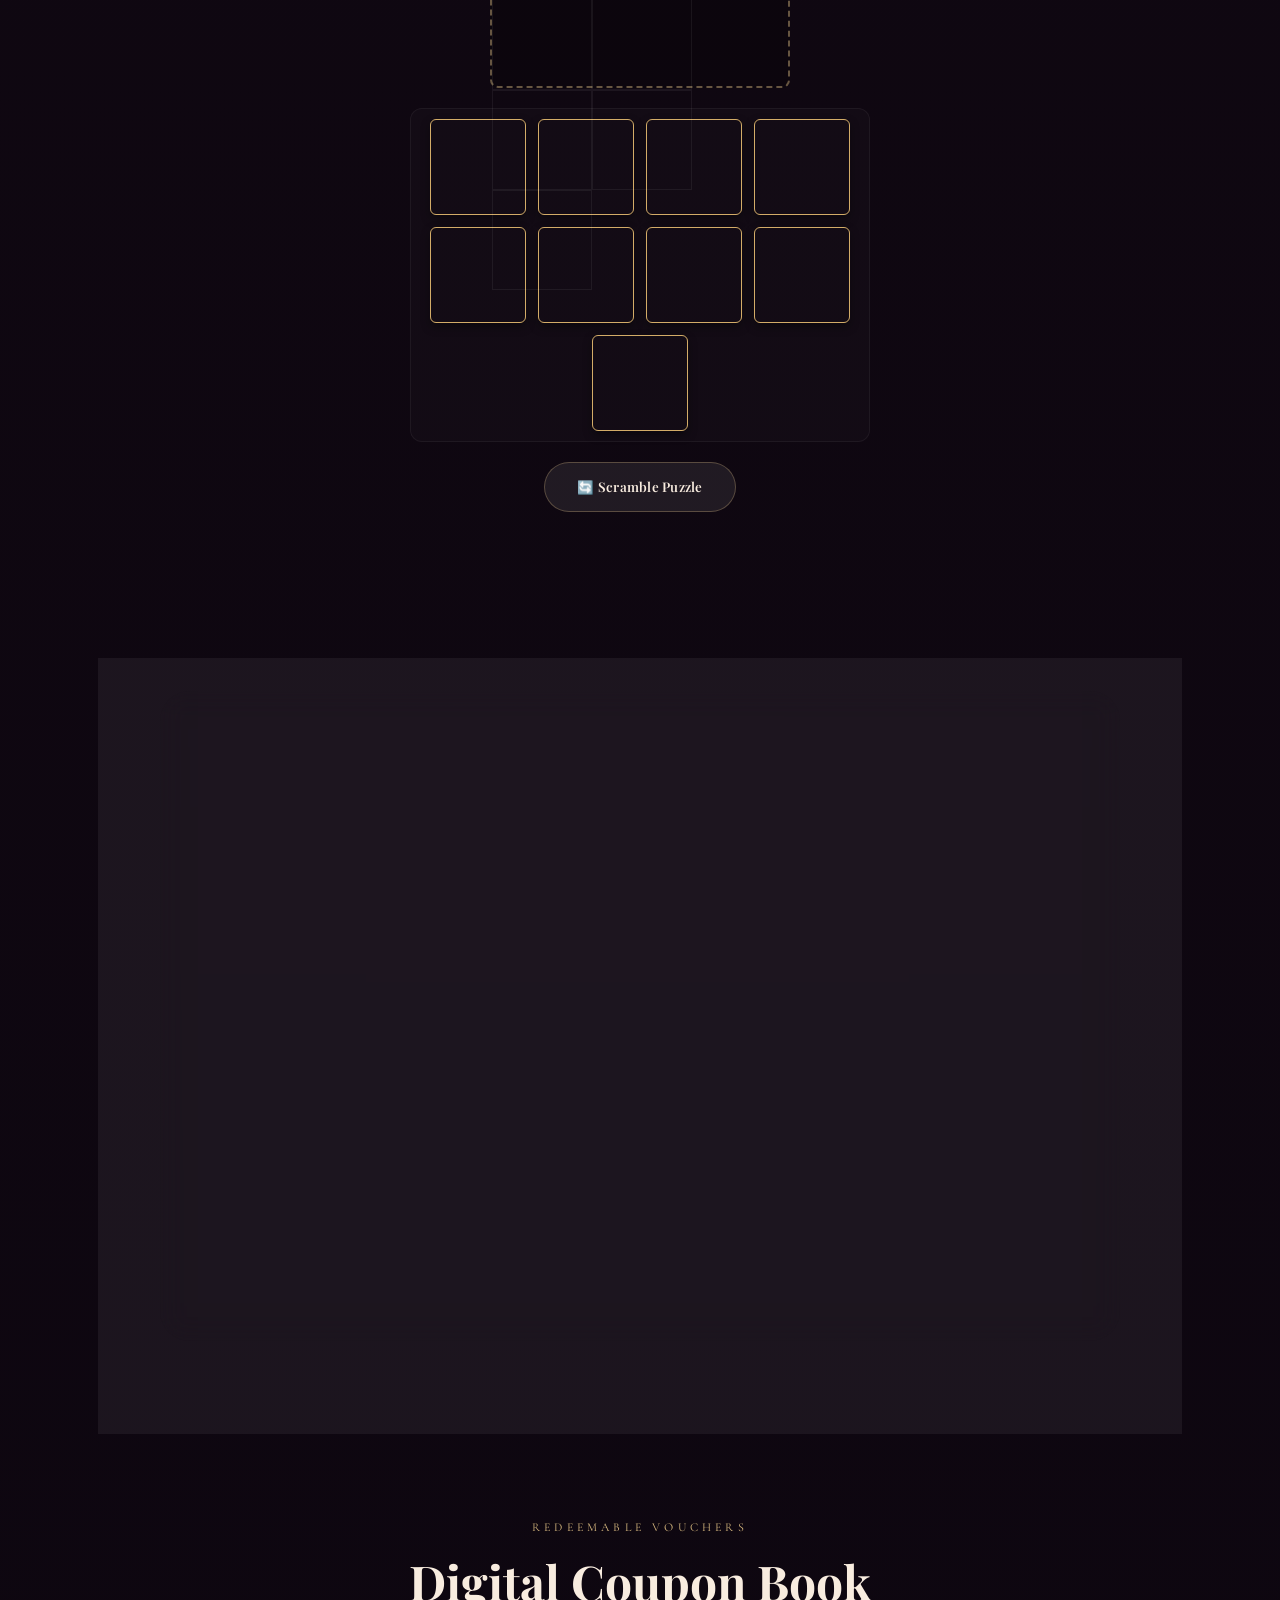
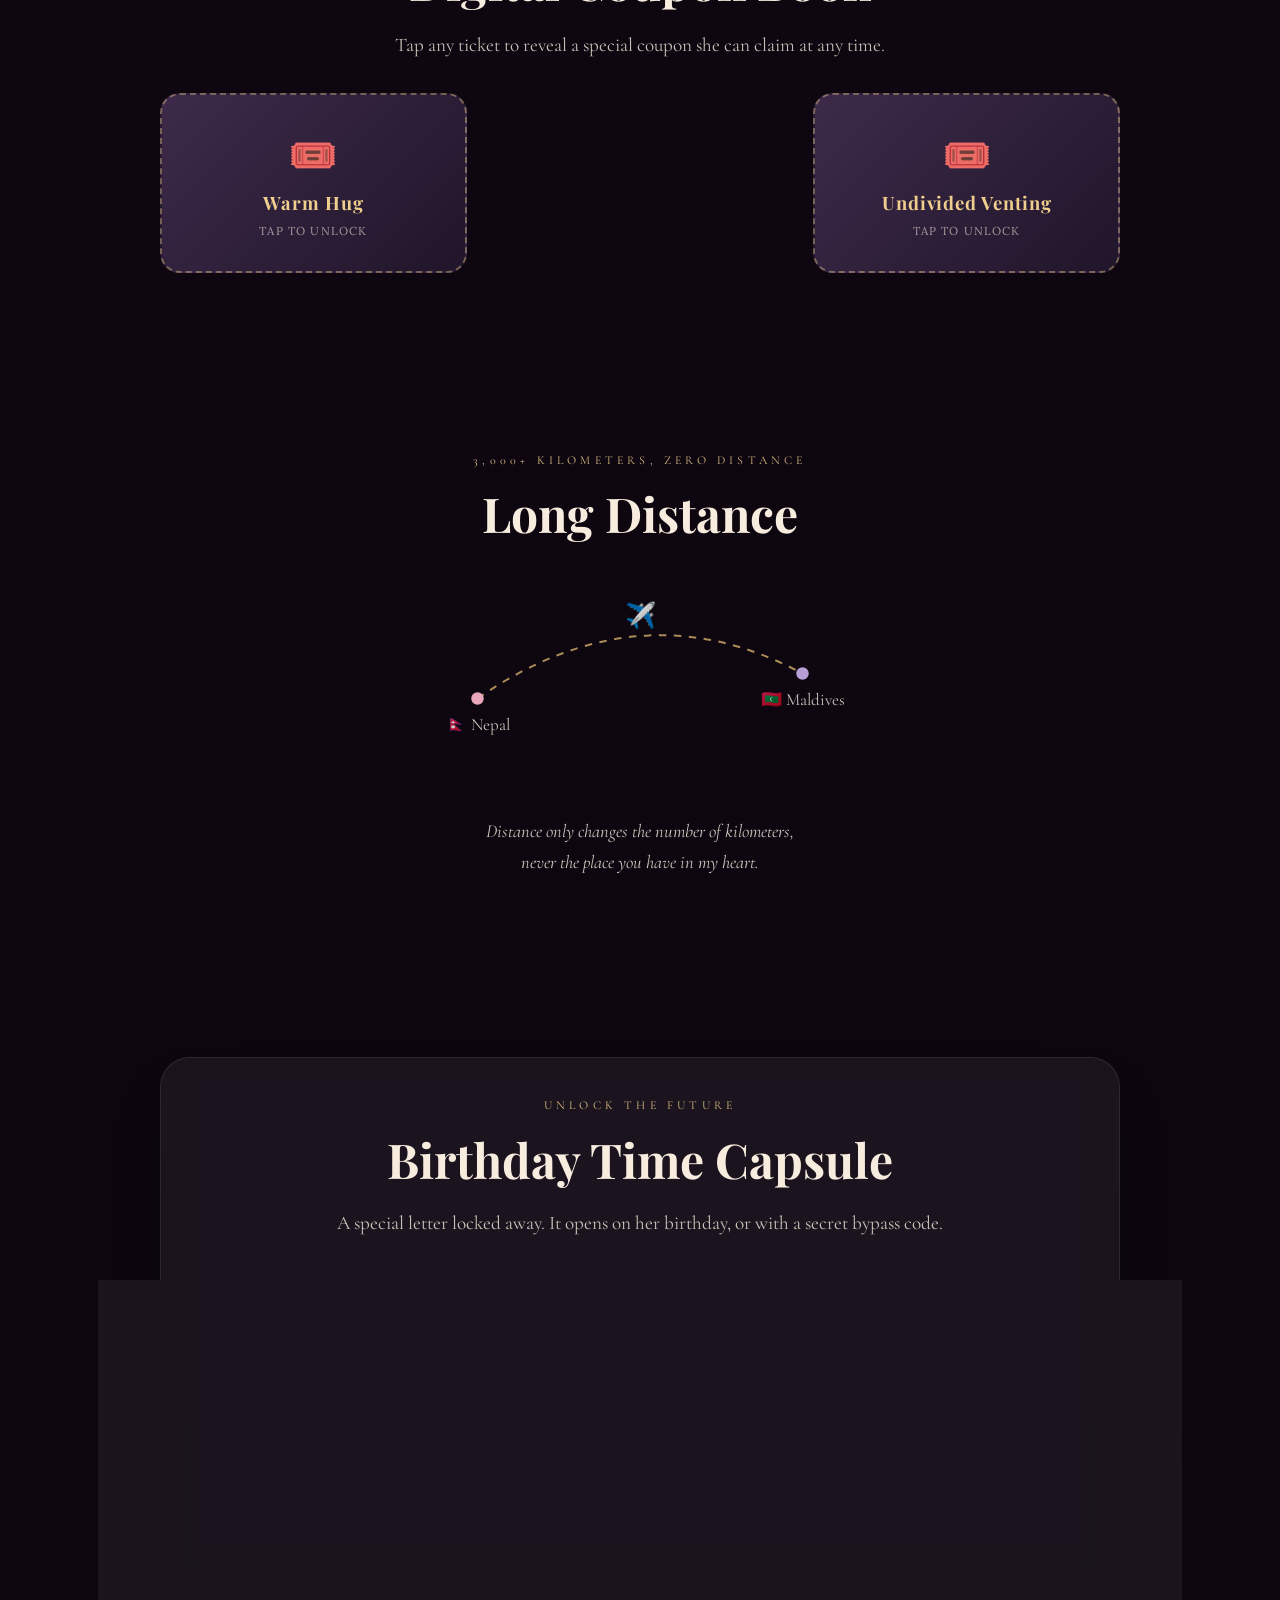
==== commit dab4bd9a: "change" ====
--- a/index.html
+++ b/index.html
@@ -6,187 +6,8 @@
   <title>25th Birthday Celebration</title>
   <link rel="preconnect" href="https://fonts.googleapis.com">
   <link rel="preconnect" href="https://fonts.gstatic.com" crossorigin>
-  <link href="https://fonts.googleapis.com/css2?family=Playfair+Display:ital,wght@0,500;0,600;0,700;1,600&family=Cormorant+Garamond:ital,wght@0,400;0,500;0,600;1,500&family=Parisienne&family=Lora:ital,wght@0,400;0,500;1,400&display=swap" rel="stylesheet">
-  <style>
-    * { box-sizing: border-box; }
-    html { scroll-behavior: smooth; }
-    body {
-      margin: 0;
-      min-height: 100vh;
-      font-family: 'Lora', serif;
-      color: #f8ecdf;
-      background: radial-gradient(circle at top, #3a1e34 0%, #120913 45%, #09040d 100%);
-      overflow-x: hidden;
-      -webkit-font-smoothing: antialiased;
-    }
-    body::before {
-      content: '';
-      position: fixed;
-      inset: 0;
-      z-index: 0;
-      pointer-events: none;
-      background: radial-gradient(circle at 20% 20%, rgba(232,167,187,.07), transparent 20%),
-                  radial-gradient(circle at 80% 20%, rgba(183,159,214,.08), transparent 18%);
-    }
-    img, video { max-width: 100%; display: block; }
-    a { color: inherit; text-decoration: none; }
-    :focus-visible { outline: 2px solid #f0cf8e; outline-offset: 4px; }
-    .section { position: relative; z-index: 1; padding: clamp(3rem, 7vw, 6rem) 1.25rem; max-width: 1000px; margin: 0 auto; }
-    .section-inner { position: relative; z-index: 2; }
-    .eyebrow { font-family:'Cormorant Garamond',serif; text-transform: uppercase; letter-spacing: .35em; font-size:.75rem; color:#f0cf8e; margin-bottom: .9rem; opacity:.9; text-align:center; }
-    .section-title { font-family:'Playfair Display',serif; font-size:clamp(2rem, 4vw, 3rem); text-align:center; margin:0 0 1rem; color:#f8ecdf; }
-    .section-sub { text-align:center; color:rgba(248,236,223,.8); font-family:'Cormorant Garamond',serif; font-size:clamp(1rem,2.2vw,1.2rem); max-width:620px; margin:0 auto 2rem; line-height:1.7; }
-    .divider-heart { text-align:center; color:#e8a7bb; font-size:1.1rem; margin:1.2rem 0; opacity:.8; }
-    .glass { background: rgba(255,255,255,.08); backdrop-filter: blur(14px); -webkit-backdrop-filter: blur(14px); border: 1px solid rgba(255,215,180,.12); box-shadow: 0 30px 60px -28px rgba(0,0,0,.75); border-radius: 30px; }
-    .btn { display: inline-flex; align-items:center; justify-content:center; padding:.95rem 2rem; border-radius:999px; border:none; cursor:pointer; transition: transform .25s ease, box-shadow .25s ease, opacity .25s ease; font-family:'Playfair Display',serif; font-weight:600; letter-spacing:.02em; }
-    .btn:hover { transform: translateY(-2px); }
-    .btn-primary { background: linear-gradient(135deg,#e8a7bb,#b79fd6); color:#1c0f1a; box-shadow:0 18px 40px rgba(232,167,187,.25); }
-    .btn-secondary { background: rgba(255,255,255,.08); color:#f8ecdf; border:1px solid rgba(240,207,142,.27); }
-    .btn-outline { background: transparent; border:1.5px solid rgba(255,215,180,.25); color:#f8ecdf; }
-    .btn-gold { background: linear-gradient(135deg,#f0cf8e,#d3ac68); color:#1c0f1a; }
-    .btn.gift { font-size:2rem; width:96px; height:96px; border-radius:50%; padding:0; }
-    #loader { position:fixed; inset:0; z-index:9999; display:flex; flex-direction:column; align-items:center; justify-content:center; text-align:center; padding:2rem; background: radial-gradient(circle at center, #1a0b16 0%, #0a0308 100%); transition: opacity 1s ease, visibility 1s ease; }
-    #loader.hidden { opacity:0; visibility:hidden; pointer-events:none; }
-    .loader-heart { width:90px; height:90px; margin-bottom:1.8rem; }
-    .loader-heart svg path#heartFill { transition: stroke-dashoffset 2.6s cubic-bezier(.22,1,.36,1); }
-    #loaderText { font-family:'Cormorant Garamond',serif; font-style:italic; color:rgba(248,236,223,.9); font-size:1.05rem; letter-spacing:.03em; min-height:1.6em; }
-    #loaderLine2 { display:block; margin-top:.35rem; color:#f2c6d3; }
-    .begin-btn { margin-top:2.4rem; opacity:0; transform:translateY(8px); transition: opacity .8s ease, transform .8s ease; pointer-events:none; }
-    .begin-btn.show { opacity:1; transform:translateY(0); pointer-events:auto; }
-    #ambient { position:fixed; inset:0; pointer-events:none; z-index:5; overflow:hidden; }
-    .floaty { position:absolute; bottom:-8%; opacity:0; will-change:transform,opacity; font-size:1.1rem; }
-    .floaty.heart { color:#e8a7bb; }
-    .floaty.sparkle { color:#f0cf8e; font-size:.85rem; }
-    .floaty.petal { width:14px; height:10px; background:#f2c6d3; border-radius:60% 0 60% 0; }
-    #musicToggle { position:fixed; top:1.1rem; right:1.1rem; z-index:60; width:48px; height:48px; border-radius:50%; background:rgba(28,15,26,.65); backdrop-filter: blur(6px); border:1px solid rgba(212,175,106,.35); color:#f0cf8e; font-size:1.2rem; display:flex; align-items:center; justify-content:center; cursor:pointer; }
-    #hero { position:relative; min-height:100svh; display:flex; flex-direction:column; align-items:center; justify-content:center; text-align:center; padding:6rem 1.25rem 3rem; overflow:hidden; }
-    #hero .stars { position:absolute; inset:0; z-index:0; }
-    .hero-photo-frame { position:relative; z-index:2; width:min(78vw,320px); aspect-ratio:4/5; border-radius:10px; overflow:hidden; border:1px solid rgba(212,175,106,.4); box-shadow: 0 30px 70px rgba(10,4,10,.35), 0 0 0 10px rgba(232,167,187,.06); margin-bottom:1.8rem; }
-    .hero-photo-frame img { width:100%; height:100%; object-fit:cover; }
-    .hero-name { font-family:'Parisienne',cursive; font-size:clamp(1.4rem,4vw,2rem); color:#e8a7bb; margin-bottom:.4rem; z-index:2; }
-    #hero h1 { z-index:2; font-size:clamp(2rem,5vw,3.4rem); font-weight:700; margin:.2rem 0; background:linear-gradient(135deg,#f0cf8e,#e8a7bb,#b79fd6); -webkit-background-clip:text; background-clip:text; color:transparent; }
-    .tagline { z-index:2; font-family:'Cormorant Garamond',serif; font-style:italic; font-size:clamp(1rem,3.4vw,1.3rem); color:rgba(248,236,223,.85); max-width:500px; line-height:1.7; margin:1rem 0 2rem; }
-    #countdown { z-index:2; display:flex; gap:.9rem; margin-bottom:2.2rem; flex-wrap:wrap; justify-content:center; }
-    .countdown-box, .countdown-item { background:rgba(255,255,255,.05); border:1px solid rgba(212,175,106,.22); border-radius:12px; padding:.75rem 1rem; min-width:72px; text-align:center; }
-    .countdown-box b, .countdown-item .num { display:block; font-family:'Playfair Display',serif; font-size:1.35rem; color:#f0cf8e; }
-    .countdown-box span, .countdown-item .label { font-size:.72rem; letter-spacing:.1em; text-transform:uppercase; color:rgba(248,236,223,.78); }
-    .scroll-cue { position:relative; z-index:2; color:rgba(248,236,223,.8); font-size:.85rem; letter-spacing:.15em; text-transform:uppercase; }
-    .scroll-cue .arrow { display:block; margin:.4rem auto 0; width:1px; height:34px; background:linear-gradient(#f0cf8e,transparent); animation:pulseDown 1.8s ease-in-out infinite; }
-    @keyframes pulseDown { 0%,100% { opacity:.2; } 50% { opacity:1; } }
-    #cake-section { background: rgba(255,255,255,.03); }
-    .cake-display { display:flex; flex-direction:column; align-items:center; gap:1rem; }
-    .cake-3d { font-size:6rem; line-height:1; position:relative; filter:drop-shadow(0 20px 40px rgba(0,0,0,.5)); }
-    .candle-group { display:flex; gap:16px; justify-content:center; flex-wrap:wrap; }
-    .candle { width:24px; height:70px; background: linear-gradient(180deg,#ffb3c6,#f27a9a); border-radius:12px 12px 4px 4px; position:relative; transform-origin:bottom center; }
-    .candle .flame { position:absolute; top:-28px; left:50%; transform:translateX(-50%); width:16px; height:28px; background: radial-gradient(circle at 30% 30%, #ffdd77, #ff9f4a); border-radius:50% 50% 50% 50% / 60% 60% 40% 40%; box-shadow:0 0 24px rgba(255,159,74,.45); transition:.3s ease; }
-    .candle .flame.out { opacity:0; transform:translateX(-50%) scale(.2); }
-    .candle .smoke { position:absolute; top:-50px; left:50%; transform:translateX(-50%); width:20px; height:30px; background: radial-gradient(circle, rgba(200,200,200,.3), transparent); border-radius:50%; opacity:0; transition:.6s ease; }
-    .candle .smoke.active { opacity:1; transform:translateX(-50%) translateY(-20px) scale(1.4); }
-    .cake-actions { display:flex; gap:16px; flex-wrap:wrap; justify-content:center; margin-top:1rem; }
-    #wishMsg { min-height:2rem; font-style:italic; color:rgba(248,236,223,.85); }
-    #galleryWrap, #bookWrap, #carouselWrap, #polaroidWall, #theatreGrid, #reasonsGrid, #reasons25Grid { margin-top:2rem; }
-    .growing-grid { display:grid; grid-template-columns:repeat(auto-fill, minmax(140px,1fr)); gap:1.2rem; margin:2rem 0; }
-    .growing-grid .grow-item { border-radius:16px; overflow:hidden; border:1px solid rgba(212,175,106,.2); background:#1f152b; transition:.3s; }
-    .growing-grid .grow-item img { width:100%; aspect-ratio:1; object-fit:cover; }
-    .growing-grid .grow-item .age-label { text-align:center; padding:6px 0; font-size:.75rem; color:#e8a7bb; letter-spacing:.04em; }
-    .chapter-grid { display:grid; grid-template-columns:repeat(auto-fill, minmax(150px,1fr)); gap:1rem; }
-    .chapter-grid figure { margin:0; border-radius:12px; overflow:hidden; border:1px solid rgba(212,175,106,.15); cursor:pointer; transition:.3s; }
-    .chapter-grid figure img { width:100%; aspect-ratio:1; object-fit:cover; }
-    .chapter-grid figure:hover { transform:scale(1.03); border-color:#f0cf8e; }
-    .book-wrap { display:flex; flex-direction:column; gap:2rem; align-items:center; }
-    .book-page { width:min(88vw,340px); background:linear-gradient(160deg,#fdf6ee,#f3e6da); color:#3a1e2c; border-radius:4px; padding:1rem; box-shadow:0 36px 80px rgba(10,4,10,.32); position:relative; opacity:0; transition:transform .6s ease, opacity .6s ease; }
-    .book-page.show { opacity:1; }
-    .book-page:nth-child(odd) { transform: translateX(-16px) rotate(-2deg); }
-    .book-page:nth-child(even) { transform: translateX(16px) rotate(2deg); }
-    .book-page.show:nth-child(odd) { transform: translateX(0) rotate(0deg); }
-    .book-page.show:nth-child(even) { transform: translateX(0) rotate(0deg); }
-    .book-page img { width:100%; border-radius:2px; margin-bottom:.8rem; }
-    .book-page p { margin:0; font-family:'Cormorant Garamond',serif; font-style:italic; font-size:1.02rem; line-height:1.55; }
-    .book-page .pin { position:absolute; top:-10px; left:50%; transform:translateX(-50%); font-size:1.3rem; }
-      .thank-you-popup { position:fixed; top:50%; left:50%; transform:translate(-50%,-50%) scale(0.8); z-index:10050; background:linear-gradient(135deg,#f0cf8e,#e8a7bb); color:#1c0f1a; font-family:'Playfair Display',serif; padding:.6rem 1rem; border-radius:12px; font-size:2rem; box-shadow:0 20px 40px rgba(0,0,0,.45); opacity:0; transition: transform .45s cubic-bezier(.22,1,.36,1), opacity .45s ease; pointer-events:none; }
-      .thank-you-popup.show { transform:translate(-50%,-50%) scale(1); opacity:1; }
-    #story { text-align:center; }
-    .story-photos { display:flex; gap:1rem; justify-content:center; margin-bottom:2rem; flex-wrap:wrap; }
-    .story-photos img { width:min(42vw,190px); aspect-ratio:1; object-fit:cover; border-radius:50%; border:3px solid #d3ac68; box-shadow:0 10px 30px rgba(0,0,0,.35); }
-    .big-heart { font-size:3rem; color:#e8a7bb; margin:1rem 0; animation:heartbeat 1.8s ease-in-out infinite; }
-    @keyframes heartbeat { 0%,100%{transform:scale(1);} 15%{transform:scale(1.15);} 30%{transform:scale(1);} 45%{transform:scale(1.1);} 60%{transform:scale(1);} }
-    .story-text { font-family:'Cormorant Garamond',serif; font-style:italic; font-size:1.2rem; color:rgba(248,236,223,.8); max-width:520px; margin:0 auto; line-height:1.8; }
-    #distance { text-align:center; }
-    .map-wrap { max-width:500px; margin:0 auto 1.6rem; }
-    .map-wrap svg { width:100%; height:auto; }
-    .flight-path { stroke-dasharray:6 6; animation:dashMove 3s linear infinite; }
-    @keyframes dashMove { to{ stroke-dashoffset:-120; } }
-    .plane { animation:flyAlong 4s ease-in-out infinite; }
-    @keyframes flyAlong { 0%,100%{ transform:translate(0,0); } 50%{ transform:translate(4px,-4px); } }
-    .pin-label { font-family:'Cormorant Garamond',serif; font-size:.85rem; fill:rgba(248,236,223,.8); }
-    .distance-line { font-family:'Cormorant Garamond',serif; font-style:italic; font-size:1.15rem; color:rgba(248,236,223,.82); max-width:460px; margin:1rem auto 0; line-height:1.7; }
-    .carousel { display:flex; gap:.9rem; overflow-x:auto; scroll-snap-type:x mandatory; padding:.5rem .5rem 1.4rem; margin:0 -1.25rem; padding-left:1.25rem; padding-right:1.25rem; -webkit-overflow-scrolling:touch; }
-    .carousel::-webkit-scrollbar { height:5px; }
-    .carousel::-webkit-scrollbar-thumb { background:#d3ac68; border-radius:4px; }
-    .slide { flex:0 0 auto; width:min(58vw,220px); aspect-ratio:3/4; scroll-snap-align:center; border-radius:14px; overflow:hidden; position:relative; border:1px solid rgba(212,175,106,.25); cursor:pointer; }
-    .slide img, .slide video { width:100%; height:100%; object-fit:cover; }
-    .slide .play-badge { position:absolute; inset:0; display:flex; align-items:center; justify-content:center; background:rgba(28,15,26,.28); }
-    .slide .play-badge svg { width:38px; height:38px; }
-    #lightbox { position:fixed; inset:0; z-index:200; background:rgba(15,7,14,.92); display:none; align-items:center; justify-content:center; padding:2rem 1.25rem; backdrop-filter: blur(4px); }
-    #lightbox.open { display:flex; }
-    #lightbox .lb-content { max-width:min(92vw,560px); max-height:82vh; }
-    #lightbox .lb-content img, #lightbox .lb-content video { max-height:82vh; border-radius:8px; margin:0 auto; }
-    #lightbox .lb-close { position:absolute; top:1.2rem; right:1.4rem; color:#f8ecdf; font-size:1.8rem; background:none; border:none; cursor:pointer; line-height:1; }
-    #letter .letter-card { background:linear-gradient(160deg,#fdf6ee,#f2e5da); color:#3a1e2c; border-radius:10px; padding: clamp(1.6rem,5vw,3rem); box-shadow:0 36px 80px rgba(10,4,10,.25); position:relative; }
-    #letter .letter-card::before { content:'❤'; position:absolute; top:-18px; left:50%; transform:translateX(-50%); color:#e8a7bb; font-size:1.6rem; background:#120913; width:34px; height:34px; border-radius:50%; display:flex; align-items:center; justify-content:center; border:1px solid #d3ac68; }
-    #letterText { font-family:'Cormorant Garamond',serif; font-size:1.1rem; line-height:1.9; white-space:pre-wrap; min-height:280px; }
-    .cursor { display:inline-block; width:2px; background:#3a1e2c; margin-left:1px; animation:blink 1s step-end infinite; }
-    @keyframes blink { 50% { opacity:0; } }
-    .letter-sign { text-align:right; font-family:'Parisienne',cursive; font-size:1.5rem; margin-top:1rem; color:#7a3350; }
-    .secret-card { max-width:480px; margin:0 auto; text-align:center; }
-    .letter-envelope { max-width:400px; margin:20px auto; padding:40px 24px; border-radius:40px; background:linear-gradient(145deg,#2a1d36,#140e1c); border:1px solid rgba(212,175,106,.2); cursor:pointer; transition:.3s ease; }
-    .letter-envelope:hover { border-color:#f0cf8e; }
-    .letter-envelope .seal { font-size:3rem; }
-    .letter-content { display:none; margin-top:20px; padding:20px; background:rgba(255,255,255,.04); border-radius:24px; font-style:italic; line-height:1.8; text-align:left; }
-    .letter-content.open { display:block; animation:fadeUp .6s ease; }
-    .memory-box { max-width:520px; margin:0 auto; padding:30px; border-radius:30px; background:#1f152b; border:1px solid #3d2a4a; cursor:pointer; transition:.3s ease; }
-    .memory-box:hover { border-color:#f0cf8e; }
-    .memory-box .box-icon { font-size:4rem; }
-    .box-contents { display:none; flex-wrap:wrap; gap:12px; justify-content:center; margin-top:20px; }
-    .box-contents.open { display:flex; animation:fadeUp .5s ease; }
-    .box-contents img { width:80px; height:80px; object-fit:cover; border-radius:16px; }
-    .reasons-grid { display:grid; grid-template-columns:repeat(auto-fill,minmax(170px,1fr)); gap:20px; }
-    .reason-card { padding:28px 18px; border-radius:24px; text-align:center; background:rgba(255,255,255,.05); border:1px solid rgba(255,215,180,.08); transition:.2s ease; }
-    .reason-card:hover { background:rgba(255,215,180,.08); transform:translateY(-6px); }
-    .reason-card .emoji { font-size:2.4rem; margin-bottom:12px; display:block; }
-    .polaroid-wall { display:flex; flex-wrap:wrap; justify-content:center; gap:16px; padding:20px 0; }
-    .polaroid { background:#1f152b; padding:10px 10px 28px; border-radius:14px 14px 20px 20px; box-shadow:0 12px 30px -8px rgba(0,0,0,.45); transform:rotate(var(--rot,0deg)); transition:.3s ease; width:150px; cursor:pointer; }
-    .polaroid:hover { transform:scale(1.05) rotate(0deg); z-index:10; }
-    .polaroid img { width:100%; aspect-ratio:1/1; object-fit:cover; border-radius:6px; background:#2a1d36; }
-    .reasons-25 { display:grid; grid-template-columns:repeat(auto-fill,minmax(130px,1fr)); gap:12px; margin-top:20px; }
-    .reason-25 { background:rgba(255,255,255,.05); padding:16px 10px; border-radius:18px; text-align:center; font-size:.95rem; border:1px solid rgba(255,215,180,.06); animation:fadeUp .5s ease both; }
-    .theatre-grid { display:grid; grid-template-columns:repeat(auto-fill,minmax(150px,1fr)); gap:1rem; margin-top:1.5rem; }
-    .theatre-item { position:relative; aspect-ratio:4/3; border-radius:14px; overflow:hidden; border:1px solid rgba(212,175,106,.2); cursor:pointer; background:#20152a; }
-    .theatre-item video { width:100%; height:100%; object-fit:cover; }
-    .theatre-item .play-icon { position:absolute; inset:0; display:flex; align-items:center; justify-content:center; font-size:2.4rem; background:rgba(0,0,0,.2); color:#fff; transition:.3s; }
-    .theatre-item:hover .play-icon { background:rgba(0,0,0,.4); }
-    #finale { text-align:center; padding-bottom:8rem; }
-    .finale-heart { font-size:5rem; animation:pulse 1.6s ease-in-out infinite; }
-    .finale-btn { margin:30px 0; }
-    .fireworks-container { position:relative; height:220px; }
-    .firework { position:absolute; font-size:2rem; animation:fireworkUp 1.2s ease-out forwards; }
-    @keyframes fireworkUp { 0% { opacity:1; transform:translateY(0) scale(0.5); } 100% { opacity:0; transform:translateY(-200px) scale(1.8); } }
-    @keyframes fadeUp { 0% { opacity:0; transform:translateY(20px); } 100% { opacity:1; transform:translateY(0); } }
-    @keyframes pulse { 0%,100% { transform:scale(1); } 50% { transform:scale(1.14); } }
-    @media (max-width: 760px) {
-      .growing-grid { grid-template-columns:repeat(3,1fr); }
-      .chapter-grid { grid-template-columns:repeat(2,1fr); }
-      .polaroid { width:120px; }
-      .cake-actions { flex-direction: column; }
-      #hero { padding-top:4rem; }
-      .hero-photo-frame { width:min(76vw,260px); }
-      .section { padding:3rem 1rem; }
-      .book-page { width:min(92vw,300px); }
-      .theatre-grid { grid-template-columns:repeat(2,1fr); }
-    }
-    @media (min-width: 1024px) { .growing-grid { grid-template-columns:repeat(7,1fr); } }
-    @media (prefers-reduced-motion: reduce) { *, *::before, *::after { animation-duration:.001s !important; transition-duration:.001s !important; } }
-  </style>
+  <link href="https://fonts.googleapis.com/css2?family=Playfair+Display:ital,wght@0,500;0,600;0,700;1,600&family=Cormorant+Garamond:ital,wght@0,400;0,500;0,600;1,500&family=Parisienne&family=Lora:ital,wght@0,400;0,500;1,400&family=Caveat:wght@400;700&display=swap" rel="stylesheet">
+  <link rel="stylesheet" href="style.css">
   <script>
     window.placeholderImg = function(imgEl, label) {
       imgEl.onerror = null;
@@ -196,6 +17,13 @@
   </script>
 </head>
 <body>
+
+<div class="scroll-progress-container">
+  <div class="scroll-progress-bar" id="scrollProgressBar">
+    <span class="scroll-progress-heart">💖</span>
+  </div>
+</div>
+
 <div id="loader">
   <div class="loader-heart">
     <svg viewBox="0 0 100 100" fill="none">
@@ -203,13 +31,16 @@
       <path id="heartFill" d="M50 88 C20 65 5 45 5 27 C5 10 20 2 33 8 C42 12 48 20 50 28 C52 20 58 12 67 8 C80 2 95 10 95 27 C95 45 80 65 50 88Z" stroke="#e8a7bb" stroke-width="3" fill="none" stroke-dasharray="320" stroke-dashoffset="320"/>
     </svg>
   </div>
-  <!-- <div id="loaderText">Opening your birthday surprise...<span id="loaderLine2">Every memory is waiting for you.</span></div> -->
   <button class="btn btn-primary begin-btn" id="beginBtn">Open, my Friend ❤</button>
 </div>
+
 <div id="ambient"></div>
-<audio id="bgMusic" loop preload="none"><source src="nishan bhattari new song oe bhunti monkey dance funy video HD-mc.m4a" type="audio/mp4"></audio>
+<audio id="bgMusic" loop preload="none">
+  <source src="nishan bhattari new song oe bhunti monkey dance funy video HD-mc.m4a" type="audio/mp4">
+</audio>
 <button id="musicToggle" aria-label="Toggle music" title="Music on/off">🔇</button>
-<section id="hero">
+
+<section id="hero" class="reveal-el">
   <canvas class="stars"></canvas>
   <div class="hero-photo-frame">
     <img src="file_0000000004c071fabea6c69ec86982a6.png" alt="Samikshya" onerror="placeholderImg(this,'file_0000000004c071fabea6c69ec86982a6.png')">
@@ -217,10 +48,15 @@
   <div class="hero-name script">Samikshya</div>
   <h1>Happy 25th Birthday ❤</h1>
   <p class="tagline">To the most beautiful person — even thousands of miles could never make you feel far from my heart.</p>
+  
+  <!-- Live Days Timer -->
+  <div class="counter-box" id="daysCounterDisplay"></div>
+  
   <div id="countdown"></div>
   <div class="scroll-cue">Scroll down<span class="arrow"></span></div>
 </section>
-<section class="section" id="cake-section">
+
+<section class="section reveal-el" id="cake-section">
   <div class="section-inner glass">
     <div class="eyebrow">Make a wish</div>
     <h2 class="section-title">Birthday Cake</h2>
@@ -242,7 +78,23 @@
     </div>
   </div>
 </section>
-<section class="section" id="growing">
+
+<!-- Constellation Star Map Section -->
+<section class="section reveal-el" id="star-map-sec">
+  <div class="section-inner">
+    <div class="eyebrow">The Night You Were Born</div>
+    <h2 class="section-title">Constant Constellations</h2>
+    <p class="section-sub">A recreation of the night sky showing the alignments of stars celebrating your birth.</p>
+    <div class="starmap-container">
+      <div class="starmap-svg-wrap">
+        <svg viewBox="0 0 400 400" id="starMapSvg"></svg>
+      </div>
+      <div class="starmap-label">August 24 - Samikshya's Constellations 🌌</div>
+    </div>
+  </div>
+</section>
+
+<section class="section reveal-el" id="growing">
   <div class="section-inner">
     <div class="eyebrow">From tiny to 25</div>
     <h2 class="section-title">Growing Up</h2>
@@ -250,7 +102,8 @@
     <div class="growing-grid" id="growingGrid"></div>
   </div>
 </section>
-<section class="section" id="chapter">
+
+<section class="section reveal-el" id="chapter">
   <div class="section-inner">
     <div class="eyebrow">One chapter</div>
     <h2 class="section-title">Every Chapter</h2>
@@ -258,8 +111,8 @@
     <div class="chapter-grid" id="chapterGrid"></div>
   </div>
 </section>
-<!-- Our Story moved before Memory Book -->
-<section class="section" id="story">
+
+<section class="section reveal-el" id="story">
   <div class="section-inner">
     <div class="eyebrow">Just the two of us</div>
     <h2 class="section-title">Our Story ❤</h2>
@@ -268,14 +121,32 @@
     <p class="story-text">Out of billions of people, life somehow gave me you.<br>Thank you for every laugh, every call, every little moment.</p>
   </div>
 </section>
-<section class="section" id="memorybook">
+
+<!-- Scratch Card Section -->
+<section class="section reveal-el" id="scratch-game">
+  <div class="section-inner glass">
+    <div class="eyebrow">Scratch and Smile</div>
+    <h2 class="section-title">Scratch Card Surprise</h2>
+    <p class="section-sub">Drag your mouse or swipe your finger across the gold field to reveal a custom note.</p>
+    <div class="scratch-container">
+      <div class="scratch-hidden-content">
+        <img src="Screenshot_20260723-014804.png" alt="Happy Face">
+        <p>Your smile is the brightest star in my sky. May this year offer you beautiful memories, Samikshya! ❤</p>
+      </div>
+      <canvas class="scratch-canvas" id="scratchCanvas"></canvas>
+    </div>
+  </div>
+</section>
+
+<section class="section reveal-el" id="memorybook">
   <div class="section-inner">
     <div class="eyebrow">Pages I keep coming back to</div>
     <h2 class="section-title">Memory Book</h2>
     <div class="book-wrap" id="bookWrap"></div>
   </div>
 </section>
-<section class="section" id="polaroid">
+
+<section class="section reveal-el" id="polaroid">
   <div class="section-inner">
     <div class="eyebrow">Captured moments</div>
     <h2 class="section-title">Polaroid Wall</h2>
@@ -283,7 +154,18 @@
     <div class="polaroid-wall" id="polaroidWall"></div>
   </div>
 </section>
-<section class="section" id="memories">
+
+<!-- Guess the Memory Game Section -->
+<section class="section reveal-el" id="guess-memory">
+  <div class="section-inner">
+    <div class="eyebrow">Interactive Game</div>
+    <h2 class="section-title">Guess the Memory</h2>
+    <p class="section-sub">Tap a clue card to clear the blur and remember the story.</p>
+    <div class="guess-memories-container" id="guessMemoriesGrid"></div>
+  </div>
+</section>
+
+<section class="section reveal-el" id="memories">
   <div class="section-inner">
     <div class="eyebrow">Video memories</div>
     <h2 class="section-title">Video Memories</h2>
@@ -291,7 +173,8 @@
     <div class="carousel" id="carouselWrap"></div>
   </div>
 </section>
-<section class="section" id="theatre">
+
+<section class="section reveal-el" id="theatre">
   <div class="section-inner">
     <div class="eyebrow">Watch together</div>
     <h2 class="section-title">Video Theatre</h2>
@@ -299,14 +182,93 @@
     <div class="theatre-grid" id="theatreGrid"></div>
   </div>
 </section>
-<section class="section" id="reasons">
+
+<!-- Jigsaw Puzzle Section -->
+<section class="section reveal-el" id="jigsaw-section">
+  <div class="section-inner">
+    <div class="eyebrow">Fit the pieces</div>
+    <h2 class="section-title">Memory Jigsaw</h2>
+    <p class="section-sub">Drag and snap the pieces onto their matching spots to restore the favorite snapshot.</p>
+    <div class="puzzle-container">
+      <div class="puzzle-board" id="puzzleBoard">
+        <div class="puzzle-slot"></div>
+        <div class="puzzle-slot"></div>
+        <div class="puzzle-slot"></div>
+        <div class="puzzle-slot"></div>
+        <div class="puzzle-slot"></div>
+        <div class="puzzle-slot"></div>
+        <div class="puzzle-slot"></div>
+        <div class="puzzle-slot"></div>
+        <div class="puzzle-slot"></div>
+      </div>
+      <div class="puzzle-pieces-pool" id="puzzlePiecesPool"></div>
+      <button class="btn btn-secondary" id="resetPuzzleBtn">🔄 Scramble Puzzle</button>
+    </div>
+  </div>
+</section>
+
+<section class="section reveal-el" id="reasons">
   <div class="section-inner glass">
     <div class="eyebrow">Why you shine</div>
     <h2 class="section-title">The Reasons I Admire You</h2>
     <div class="reasons-grid" id="reasonsGrid"></div>
   </div>
 </section>
-<section class="section" id="distance">
+
+<!-- Digital Coupon Book Section -->
+<section class="section reveal-el" id="coupons-sec">
+  <div class="section-inner">
+    <div class="eyebrow">Redeemable Vouchers</div>
+    <h2 class="section-title">Digital Coupon Book</h2>
+    <p class="section-sub">Tap any ticket to reveal a special coupon she can claim at any time.</p>
+    <div class="coupons-grid">
+      <div class="coupon-card">
+        <div class="coupon-card-inner">
+          <div class="coupon-front">
+            <div class="ticket-icon">🎟️</div>
+            <h3>Warm Hug</h3>
+            <span class="tap-hint">Tap to unlock</span>
+          </div>
+          <div class="coupon-back">
+            <div class="gift-icon">🫂</div>
+            <h4>One Warm Hug</h4>
+            <p>Redeemable immediately upon meeting.</p>
+          </div>
+        </div>
+      </div>
+      <div class="coupon-card">
+        <div class="coupon-card-inner">
+          <div class="coupon-front">
+            <div class="ticket-icon">🎟️</div>
+            <h3>Movie Night Choice</h3>
+            <span class="tap-hint">Tap to unlock</span>
+          </div>
+          <div class="coupon-back">
+            <div class="gift-icon">🎬</div>
+            <h4>Movie Night Pick</h4>
+            <p>She chooses the movie, no objections.</p>
+          </div>
+        </div>
+      </div>
+      <div class="coupon-card">
+        <div class="coupon-card-inner">
+          <div class="coupon-front">
+            <div class="ticket-icon">🎟️</div>
+            <h3>Undivided Venting</h3>
+            <span class="tap-hint">Tap to unlock</span>
+          </div>
+          <div class="coupon-back">
+            <div class="gift-icon">👂</div>
+            <h4>No-Questions Venting</h4>
+            <p>1 hour of deep listening with complete support.</p>
+          </div>
+        </div>
+      </div>
+    </div>
+  </div>
+</section>
+
+<section class="section reveal-el" id="distance">
   <div class="section-inner">
     <div class="eyebrow">3,000+ kilometers, zero distance</div>
     <h2 class="section-title">Long Distance</h2>
@@ -323,7 +285,32 @@
     <p class="distance-line">Distance only changes the number of kilometers,<br>never the place you have in my heart.</p>
   </div>
 </section>
-<section class="section" id="secret-letter">
+
+<!-- Time Capsule Section -->
+<section class="section reveal-el" id="time-capsule">
+  <div class="section-inner glass">
+    <div class="eyebrow">Unlock the future</div>
+    <h2 class="section-title">Birthday Time Capsule</h2>
+    <p class="section-sub">A special letter locked away. It opens on her birthday, or with a secret bypass code.</p>
+    <div class="capsule-card">
+      <div id="capsuleLockedView">
+        <div class="capsule-padlock" id="capsulePadlock">🔒</div>
+        <div class="capsule-status">Currently Locked</div>
+        <div class="capsule-timer">Unlockable on her next birthday</div>
+        <div class="capsule-bypass-form">
+          <input type="password" class="capsule-input" id="capsuleCodeInput" placeholder="Bypass secret code">
+          <button class="btn btn-gold capsule-btn" id="capsuleBypassBtn">Unlock</button>
+        </div>
+      </div>
+      <div class="capsule-unlocked-content" id="capsuleUnlockedContent">
+        <h3>🔓 Time Capsule Opened!</h3>
+        <p>This message was written with a heart full of hope. No matter how much time passes, or what directions our careers and lives take us, our connection remains solid as granite. May your days be filled with warm islands, happy vibes, and wonderful accomplishments. Happy 25th birthday, my dearest friend! Type code "SAMIKSHYA" online to explore! ❤</p>
+      </div>
+    </div>
+  </div>
+</section>
+
+<section class="section reveal-el" id="secret-letter">
   <div class="section-inner">
     <div class="eyebrow">A hidden note</div>
     <h2 class="section-title">Secret Letter</h2>
@@ -339,17 +326,38 @@
     </div>
   </div>
 </section>
-<section class="section" id="letter">
+
+<!-- Quiz Section -->
+<section class="section reveal-el" id="quiz-sec">
+  <div class="section-inner glass">
+    <div class="eyebrow">Test your knowledge</div>
+    <h2 class="section-title">How Well Do You Know Us?</h2>
+    <p class="section-sub">Let's see if you can get a perfect score about your special celebration details.</p>
+    <div class="quiz-container" id="quizContainer">
+      <div class="quiz-progress-tracks" id="quizTracks"></div>
+      <div class="quiz-question-box">
+        <div class="quiz-question-text" id="quizQuestionText">Loading first question...</div>
+        <div class="quiz-options" id="quizOptions"></div>
+      </div>
+    </div>
+  </div>
+</section>
+
+<section class="section reveal-el" id="letter">
   <div class="section-inner">
     <div class="eyebrow">One more thing</div>
     <h2 class="section-title">Your Birthday Letter</h2>
     <div class="letter-card">
-      <div id="letterText"></div>
+      <div class="letter-toolbar">
+        <button class="toggle-font-btn" id="toggleLetterFont">✍ Choose Cursive</button>
+      </div>
+      <div id="letterText" class="font-normal-letter"></div>
       <div class="letter-sign">Always yours ❤</div>
     </div>
   </div>
 </section>
-<section class="section" id="memorybox">
+
+<section class="section reveal-el" id="memorybox">
   <div class="section-inner">
     <div class="eyebrow">Surprise inside</div>
     <h2 class="section-title">Memory Box</h2>
@@ -360,14 +368,16 @@
     </div>
   </div>
 </section>
-<section class="section" id="reasons25">
+
+<section class="section reveal-el" id="reasons25">
   <div class="section-inner glass">
     <div class="eyebrow">A special list</div>
     <h2 class="section-title">25 Reasons You're Amazing</h2>
     <div class="reasons-25" id="reasons25Grid"></div>
   </div>
 </section>
-<section class="section" id="finale">
+
+<section class="section reveal-el" id="finale">
   <div class="section-inner">
     <div class="eyebrow">Last thing, I promise</div>
     <h2 class="section-title">A Little Surprise</h2>
@@ -376,487 +386,14 @@
     <div style="margin-top:1.5rem; font-size:1.15rem; opacity:.8;">No matter where life takes you... I'll always celebrate you.</div>
   </div>
 </section>
+
 <footer class="section" style="padding-top:0; text-align:center; color:rgba(248,236,223,.7); font-family:'Cormorant Garamond',serif; font-style:italic; font-size:.95rem;">Made with love — from Nepal 🇳🇵 to Maldives 🇲🇻</footer>
+
 <div id="lightbox">
   <button class="lb-close" id="lbClose" aria-label="Close">&times;</button>
   <div class="lb-content" id="lbContent"></div>
 </div>
-<script>
-  const photoFiles = [
-    'Screenshot_20260723-014804.png',
-    'file_0000000004c071fabea6c69ec86982a6.png',
-    'FB_IMG_1777340857582.jpg',
-    'FB_IMG_1777340773669~2.jpg',
-    'FB_IMG_1777340848675 (1).jpg',
-    '1767539285639.jpg',
-    '1777352808638.png',
-    '1776166865973.png',
-    '1784736529383.png',
-    'FB_IMG_1670835935529.jpg',
-    'FB_IMG_1670835954863.jpg',
-    'FB_IMG_1784735929225.jpg',
-    'IMG-20250303-WA0011.jpg',
-    'IMG-20250303-WA0013.jpg',
-    'IMG-20250303-WA0014.jpg',
-    'IMG-20251130-WA0008 (1).jpg',
-    '20250509_1841_Black and White Portrait_remix_01jtths6aseer922b7nyv6jb4b (1).PNG',
-    'IMG-20260123-WA0000.jpg',
-    'IMG-20260123-WA0001.jpg',
-    'Snapchat-1983143753.jpg',
-    'Snapchat-819884599.jpg',
-    'Screenshot_20260723-005110.png',
-    'Snapchat-1487248685.jpg',
-    'Snapchat-1677789103.jpg',
-    'IMG20231106183245.jpg',
-    'IMG_20230105_155958.jpg',
-    'IMG_20241211_112643.jpg',
-    'IMG_20260613_132112633.jpg',
-    'Messenger_creation_0EED22DC-3E5D-4837-B7A3-746CA3CFAF79.jpg',
-    'Messenger_creation_17FA0146-C195-4C59-89E4-832A4664054E.jpeg',
-    'Messenger_creation_40D207E7-FDF8-4BED-BBCB-470079784715.jpg',
-    'Messenger_creation_A2A9B5AA-7EF0-48B1-945B-E8387767550E.jpg',
-    'Messenger_creation_B4292F91-96B4-4A0B-8F7C-D6C7FC73B496.jpeg',
-    'Messenger_creation_C19E8D5A-BCAD-4A44-B948-1E898FA8E570.jpeg',
-    'Messenger_creation_FB73C8F6-6D72-4DEC-9764-FE4102BDF656.jpeg',
-    'Messenger_creation_FE1B23ED-B73F-49CB-A4FC-6F448F0DD5CC.jpg',
-    'Screenshot (28).png',
-    'Screenshot_20260122-155719.png',
-    'Screenshot_20260122-160039.png',
-    'Screenshot_20260122-160632.png',
-    'Screenshot_20260722-214616.png',
-    'Snapchat-1487248685.jpg',
-    'Snapchat-1677789103.jpg',
-    'Snapchat-1983143753.jpg',
-    'Snapchat-42283743.jpg',
-    'Snapchat-819884599.jpg'
-  ];
-  const videoFiles = [
-    'Messenger_creation_30557E28-575B-4A22-BB16-0FA0EDEBF48C.mp4',
-    'Snapchat-1011837322.mp4',
-    'Snapchat-1156408253.mp4',
-    'Snapchat-1182665261.mp4',
-    'Snapchat-1221843373.mp4',
-    'Snapchat-1237556565.mp4',
-    'Snapchat-1300868162.mp4',
-    'Snapchat-1402317597.mp4',
-    'Snapchat-140733780.mp4',
-    'Snapchat-1563604826.mp4',
-    'Snapchat-1620976717.mp4',
-    'Snapchat-1667169808.mp4',
-    'Snapchat-1668895841.mp4',
-    'Snapchat-1672770258.mp4',
-    'Snapchat-1709773235.mp4',
-    'Snapchat-1745542806.mp4',
-    'Snapchat-1824647378.mp4',
-    'Snapchat-1855646460.mp4',
-    'Snapchat-1892580515.mp4',
-    'Snapchat-1931461253.mp4',
-    'Snapchat-2099561418.mp4',
-    'Snapchat-222045613.mp4',
-    'Snapchat-400026075.mp4',
-    'Snapchat-407519932.mp4',
-    'Snapchat-447028571.mp4',
-    'Snapchat-495496349.mp4',
-    'Snapchat-554211771.mp4',
-    'Snapchat-607051787.mp4',
-    'Snapchat-621247177.mp4',
-    'Snapchat-648564251.mp4',
-    'Snapchat-660882891.mp4',
-    'Snapchat-739402874.mp4',
-    'Snapchat-743782718.mp4',
-    'Snapchat-761579390.mp4',
-    'Snapchat-811464626.mp4',
-    'Snapchat-816059905.mp4',
-    'Snapchat-97285534.mp4'
-  ];
-  const allMediaFiles = [...photoFiles, ...videoFiles];
-  function getFiles(start, count) {
-    const result = [];
-    for (let i = 0; i < count; i++) {
-      result.push(photoFiles[(start + i) % photoFiles.length]);
-    }
-    return result;
-  }
-  function repeatFiles(files, count) {
-    const result = [];
-    for (let i = 0; i < count; i++) {
-      result.push(files[i % files.length]);
-    }
-    return result;
-  }
-  const heroImage = document.querySelector('.hero-photo-frame img');
-  if (heroImage && photoFiles.length) heroImage.src = photoFiles[0];
-
-  // Growing up (images only — remove age labels)
-  const growingAges = [1,3,6,10,15,20,25];
-  const growingGrid = document.getElementById('growingGrid');
-  const growingFiles = getFiles(1, growingAges.length);
-  growingAges.forEach((age, idx) => {
-    const file = growingFiles[idx];
-    const div = document.createElement('div');
-    div.className = 'grow-item';
-    div.innerHTML = `<img src="${file}" alt="Growing up" onerror="placeholderImg(this,'${file}')">`;
-    growingGrid.appendChild(div);
-  });
-
-
-  // Chapter grid
-  const chapterGrid = document.getElementById('chapterGrid');
-  const chapterFiles = getFiles(8, 7);
-  chapterFiles.forEach((file, idx) => {
-    const fig = document.createElement('figure');
-    fig.innerHTML = `<img src="${file}" alt="Memory ${idx + 1}" loading="lazy" onerror="placeholderImg(this,'${file}')">`;
-    fig.onclick = () => openLightbox(file, false);
-    chapterGrid.appendChild(fig);
-  });
-
-  const lightbox = document.getElementById('lightbox');
-  const lbContent = document.getElementById('lbContent');
-  function openLightbox(file, video) {
-    lbContent.innerHTML = video
-      ? `<video controls autoplay playsinline webkit-playsinline><source src="${file}" type="video/mp4"></video>`
-      : `<img src="${file}" alt="Memory" onerror="placeholderImg(this,'${file}')">`;
-    lightbox.classList.add('open');
-  }
-  const lbCloseEl = document.getElementById('lbClose');
-  if (lbCloseEl) lbCloseEl.onclick = () => { lightbox.classList.remove('open'); lbContent.innerHTML = ''; };
-  lightbox.addEventListener('click', e => { if (e.target === lightbox) { lightbox.classList.remove('open'); lbContent.innerHTML = ''; } });
-  window.openLightbox = openLightbox;
-
-  // Memory book (zigzag)
-  const bookWrap = document.getElementById('bookWrap');
-  const memoryBookFiles = getFiles(17, 5);
-  const memoryBookPages = memoryBookFiles.map((file, idx) => ({
-    file,
-    caption: [
-      "This smile — I don't know if you remember this day, but this picture always makes me smile.",
-      "You were so proud that day. I was proud too, from wherever I was.",
-      "Family, laughter, and you right in the middle of it — exactly where you belong.",
-      "The look of someone chasing a dream. I've never doubted you'd get there.",
-      ""
-    ][idx]
-  }));
-  memoryBookPages.forEach((page, idx) => {
-    const div = document.createElement('div');
-    div.className = 'book-page';
-    div.innerHTML = `<div class="pin">📌</div><img src="${page.file}" alt="Memory" loading="lazy" onerror="placeholderImg(this,'${page.file}')"><p>${page.caption}</p>`;
-    bookWrap.appendChild(div);
-    setTimeout(() => div.classList.add('show'), 200 + idx * 120);
-  });
-
-  // Story photos
-  const storyPhotos = document.getElementById('storyPhotos');
-  const storyFiles = getFiles(15, 2);
-  storyFiles.forEach(src => {
-    const img = document.createElement('img');
-    img.src = src;
-    img.alt = 'Us';
-    img.loading = 'lazy';
-    img.onerror = function(){ placeholderImg(this, src); };
-    storyPhotos.appendChild(img);
-  });
-
-  // Carousel
-  const carouselWrap = document.getElementById('carouselWrap');
-  allMediaFiles.forEach(file => {
-    const slide = document.createElement('div');
-    slide.className = 'slide';
-    const isVid = /\.(mp4|mov|webm)$/i.test(file);
-    slide.onclick = () => openLightbox(file, isVid);
-    if (isVid) {
-      slide.innerHTML = `<div class="play-badge">▶</div><video muted playsinline webkit-playsinline><source src="${file}" type="video/mp4"></video>`;
-    } else {
-      slide.innerHTML = `<img src="${file}" alt="Memory" onerror="placeholderImg(this,'${file}')">`;
-    }
-    carouselWrap.appendChild(slide);
-  });
-
-  // Theatre
-  const theatreGrid = document.getElementById('theatreGrid');
-  const theatreVideos = repeatFiles(videoFiles, 32).slice(0, 32);
-  if (theatreVideos.length === 0) {
-    for (let i=0;i<6;i++) {
-      const item = document.createElement('div');
-      item.className = 'theatre-item';
-      item.innerHTML = `<div style="width:100%;height:100%;background:linear-gradient(135deg,#3d2a4a,#1a1025);display:flex;align-items:center;justify-content:center;font-size:3rem;">🎬</div><div class="play-icon">▶</div>`;
-      theatreGrid.appendChild(item);
-    }
-  } else {
-    theatreVideos.forEach(file => {
-      const item = document.createElement('div');
-      item.className = 'theatre-item';
-      item.innerHTML = `<video muted playsinline webkit-playsinline><source src="${file}" type="video/mp4"></video><div class="play-icon">▶</div>`;
-      item.onclick = () => openLightbox(file, true);
-      theatreGrid.appendChild(item);
-    });
-  }
-
-  // Reasons I admire you
-  const reasonsGrid = document.getElementById('reasonsGrid');
-  const reasons = [ '🌸 Your smile', '💖 Your kindness', '🌎 Your strength', '✨ Your laugh', '🌙 Your dreams', '🌟 Your courage', '💫 Your grace', '🌺 Your warmth', '🍀 Your optimism', '🌈 Your spirit', '🌻 Your joy', '💎 Your resilience' ];
-  reasons.forEach(r => {
-    const div = document.createElement('div');
-    div.className = 'reason-card';
-    const [emoji, ...rest] = r.split(' ');
-    div.innerHTML = `<span class="emoji">${emoji}</span><div>${rest.join(' ')}</div>`;
-    reasonsGrid.appendChild(div);
-  });
-
-  // 25 Reasons
-  const reasons25Grid = document.getElementById('reasons25Grid');
-  const reasons25 = [ 'Your smile', 'Your kindness', 'Your patience', 'Your laugh', 'Your eyes', 'Your ambition', 'Your strength', 'Your grace', 'Your warmth', 'Your courage', 'Your optimism', 'Your spirit', 'Your joy', 'Your resilience', 'Your loyalty', 'Your wisdom', 'Your creativity', 'Your passion', 'Your gentleness', 'Your faith', 'Your generosity', 'Your determination', 'Your beauty', 'Your heart', 'Your soul' ];
-  reasons25.forEach((r,i) => {
-    const div = document.createElement('div');
-    div.className = 'reason-25';
-    div.textContent = r;
-    div.style.animationDelay = `${i * 0.04}s`;
-    reasons25Grid.appendChild(div);
-  });
-
-  // Polaroid wall (show real photos)
-  const polaroidWall = document.getElementById('polaroidWall');
-  if (polaroidWall) {
-    const preferred = [
-      '0xp22f4nwxrmw0cxt8yanwj2jr_result_0.png',
-      'file_0000000004c071fabea6c69ec86982a6.png',
-      'FB_IMG_1777340857582.jpg',
-      'FB_IMG_1777340773669~2.jpg',
-      'FB_IMG_1777340848675 (1).jpg',
-      '1767539285639.jpg',
-      '1777352808638.png',
-      '1776166865973.png',
-      '1784736529383.png',
-      'FB_IMG_1670835935529.jpg',
-      'FB_IMG_1670835954863.jpg',
-      'FB_IMG_1784735929225.jpg',
-      'IMG-20250303-WA0011.jpg',
-      'IMG-20250303-WA0013.jpg',
-      'IMG-20250303-WA0014.jpg',
-      'IMG-20251130-WA0008 (1).jpg',
-      '20250509_1841_Black and White Portrait_remix_01jtths6aseer922b7nyv6jb4b (1).PNG',
-      'IMG-20260123-WA0000.jpg',
-      'IMG-20260123-WA0001.jpg',
-      'Snapchat-1983143753.jpg',
-      'Snapchat-819884599.jpg',
-      'Screenshot_20260723-005110.png'
-    ].filter(f => f !== 'Screenshot_20260723-005110.png');
-    const polaroidFiles = preferred.concat(photoFiles).slice(0,12);
-    for (let i=0;i<12;i++) {
-      const p = document.createElement('div');
-      p.className = 'polaroid';
-      p.style.setProperty('--rot', `${(Math.random()-0.5)*8}deg`);
-      const src = polaroidFiles[i] || photoFiles[i % photoFiles.length];
-      p.innerHTML = `<img src="${src}" alt="polaroid ${i+1}" onerror="placeholderImg(this,'${src}')">`;
-      polaroidWall.appendChild(p);
-    }
-  }
-
-  // Cake logic
-  const candles = document.querySelectorAll('.candle');
-  let candlesBlown = false;
-  function blowCandles() {
-    if (candlesBlown) return;
-    candlesBlown = true;
-    candles.forEach((c,i) => {
-      setTimeout(() => {
-        c.querySelector('.flame').classList.add('out');
-        const smoke = c.querySelector('.smoke');
-        smoke.classList.add('active');
-        setTimeout(() => smoke.classList.remove('active'), 800);
-      }, i * 200);
-    });
-    setTimeout(() => { document.getElementById('wishMsg').textContent = '🌟 Your wish is on its way!'; }, 1200);
-    for (let i=0;i<28;i++) {
-      setTimeout(() => {
-        const c = document.createElement('div');
-        c.textContent = ['🎉','✨','🌸','❤️','⭐'][Math.floor(Math.random()*5)];
-        c.style.position = 'fixed';
-        c.style.left = `${20+Math.random()*60}%`;
-        c.style.top = '-12%';
-        c.style.fontSize = `${1.2 + Math.random()*1.8}rem`;
-        c.style.zIndex = '9999';
-        c.style.pointerEvents = 'none';
-        c.style.transition = 'transform 1.8s ease-out, opacity 1.8s ease-out';
-        document.body.appendChild(c);
-        requestAnimationFrame(() => { c.style.transform = `translateY(${90 + Math.random()*75}vh) rotate(${Math.random()*360}deg)`; c.style.opacity = '0'; });
-        setTimeout(() => c.remove(), 1900);
-      }, i*70);
-    }
-  }
-  document.getElementById('blowBtn').addEventListener('click', blowCandles);
-  document.getElementById('resetCakeBtn').addEventListener('click', () => {
-    candlesBlown = false;
-    candles.forEach(c => { c.querySelector('.flame').classList.remove('out'); c.querySelector('.smoke').classList.remove('active'); });
-    document.getElementById('wishMsg').textContent = '';
-  });
-
-  // Letter envelope
-  const letterEnvelopeEl = document.getElementById('letterEnvelope');
-  if (letterEnvelopeEl) letterEnvelopeEl.addEventListener('click', function(){
-    const content = document.getElementById('letterContent');
-    if (content) content.classList.toggle('open');
-    const seal = this.querySelector('.seal');
-    if (seal) seal.textContent = content && content.classList.contains('open') ? '💌' : '✉️';
-  });
-
-  // Memory box (populate with actual photos rather than diamond SVGs)
-  const memoryBoxEl = document.getElementById('memoryBox');
-  if (memoryBoxEl) memoryBoxEl.addEventListener('click', function(){
-    const contents = document.getElementById('boxContents');
-    contents.classList.toggle('open');
-    if (contents.classList.contains('open') && contents.children.length === 0) {
-      const imgs = repeatFiles(photoFiles, 8);
-      imgs.forEach(src => {
-        const img = document.createElement('img');
-        img.src = src;
-        img.alt = 'Memory';
-        img.loading = 'lazy';
-        img.onerror = function(){ placeholderImg(this, src); };
-        contents.appendChild(img);
-      });
-    }
-  });
-
-  // Finale
-  const finaleBtnEl = document.getElementById('finaleBtn');
-  if (finaleBtnEl) finaleBtnEl.addEventListener('click', function(){
-    const container = document.getElementById('finaleFireworks');
-    const emojis = ['❤️','🎉','✨','🌸','⭐','🎊','💖','🌟'];
-    for (let i=0;i<35;i++) {
-      const el = document.createElement('div');
-      el.className = 'firework';
-      el.textContent = emojis[Math.floor(Math.random()*emojis.length)];
-      el.style.left = `${5 + Math.random()*90}%`;
-      el.style.top = `${20 + Math.random()*60}%`;
-      el.style.fontSize = `${1.2 + Math.random()*2.4}rem`;
-      el.style.animationDuration = `${0.8 + Math.random()*1.2}s`;
-      el.style.animationDelay = `${Math.random()*1.2}s`;
-      if (container) container.appendChild(el);
-      setTimeout(() => el.remove(), 2800);
-    }
-    const big = document.createElement('div');
-    big.textContent = '❤️';
-    big.style.position = 'fixed';
-    big.style.top = '50%';
-    big.style.left = '50%';
-    big.style.transform = 'translate(-50%, -50%) scale(0)';
-    big.style.fontSize = '8rem';
-    big.style.zIndex = '9999';
-    big.style.pointerEvents = 'none';
-    big.style.transition = 'all 1.2s cubic-bezier(0.34, 1.56, 0.64, 1)';
-    document.body.appendChild(big);
-    requestAnimationFrame(() => { big.style.transform = 'translate(-50%, -50%) scale(1)'; big.style.opacity='1'; });
-    setTimeout(() => { big.style.transform = 'translate(-50%, -50%) scale(1.6)'; big.style.opacity='0'; setTimeout(() => big.remove(), 800); }, 1800);
-
-    // Thank you popup
-    const thank = document.createElement('div');
-    thank.className = 'thank-you-popup';
-    thank.textContent = 'Thank youuu';
-    document.body.appendChild(thank);
-    requestAnimationFrame(() => { thank.classList.add('show'); });
-    setTimeout(() => { thank.classList.remove('show'); setTimeout(() => thank.remove(), 500); }, 2200);
-  });
-
-  // Loader
-  const beginBtn = document.getElementById('beginBtn');
-  const loader = document.getElementById('loader');
-  window.addEventListener('load', () => {
-    requestAnimationFrame(() => { document.getElementById('heartFill').style.strokeDashoffset = '0'; });
-    if (beginBtn) setTimeout(() => beginBtn.classList.add('show'), 2200);
-  });
-  const bgMusic = document.getElementById('bgMusic');
-  let musicPlaying = false;
-  const musicToggle = document.getElementById('musicToggle');
-  function updateMusicIcon() { musicToggle.textContent = musicPlaying ? '🔊' : '🔇'; musicToggle.style.opacity = musicPlaying ? '1' : '0.7'; }
-  updateMusicIcon();
-  if (beginBtn) beginBtn.addEventListener('click', () => {
-    if (loader) loader.classList.add('hidden');
-    if (bgMusic) { bgMusic.volume = 0.55; bgMusic.play().catch(() => {}); }
-    musicPlaying = true; updateMusicIcon();
-  });
-  if (musicToggle) musicToggle.addEventListener('click', () => {
-    musicPlaying = !musicPlaying;
-    if (musicPlaying && bgMusic) bgMusic.play().catch(() => {});
-    else if (bgMusic) bgMusic.pause();
-    updateMusicIcon();
-  });
-
-  // Countdown
-  function nextBirthday() { const now = new Date(); let y = now.getFullYear(); let b = new Date(y, 7, 24); if (b < now) b = new Date(y + 1, 7, 24); return b; }
-  function renderCountdown() {
-    const el = document.getElementById('countdown');
-    const diff = nextBirthday() - new Date();
-    if (diff <= 0) { el.innerHTML = ''; return; }
-    const d = Math.floor(diff / 86400000);
-    const h = Math.floor(diff / 3600000) % 24;
-    const m = Math.floor(diff / 60000) % 60;
-    const s = Math.floor(diff / 1000) % 60;
-    el.innerHTML = `
-      <div class="countdown-box"><b>${String(d).padStart(2,'0')}</b><span>Days</span></div>
-      <div class="countdown-box"><b>${String(h).padStart(2,'0')}</b><span>Hours</span></div>
-      <div class="countdown-box"><b>${String(m).padStart(2,'0')}</b><span>Minutes</span></div>
-      <div class="countdown-box"><b>${String(s).padStart(2,'0')}</b><span>Seconds</span></div>
-    `;
-  }
-  renderCountdown();
-  setInterval(renderCountdown, 1000);
-
-  // Ambient
-  const ambient = document.getElementById('ambient');
-  const symbols = [ {cls:'heart', char:'❤'}, {cls:'heart', char:'♥'}, {cls:'sparkle', char:'✦'}, {cls:'sparkle', char:'✧'} ];
-  function spawnFloaty() {
-    const isPetal = Math.random() < 0.25;
-    const el = document.createElement('div');
-    if (isPetal) { el.className = 'floaty petal'; }
-    else { const symbol = symbols[Math.floor(Math.random()*symbols.length)]; el.className = `floaty ${symbol.cls}`; el.textContent = symbol.char; }
-    const startX = Math.random() * 100;
-    el.style.left = `${startX}vw`;
-    ambient.appendChild(el);
-    const duration = 9 + Math.random() * 7;
-    const drift = (Math.random() - 0.5) * 160;
-    const rotate = (Math.random() - 0.5) * 360;
-    el.animate([
-      { transform: `translateX(0px) translateY(0px) rotate(0deg)`, opacity: 0 },
-      { transform: `translateX(${drift}px) translateY(-130vh) rotate(${rotate}deg)`, opacity: 1 }
-    ], { duration: duration * 1000, easing:'ease-out', fill:'forwards' });
-    setTimeout(() => el.remove(), duration * 1000 + 200);
-  }
-  setInterval(spawnFloaty, 700);
-
-  // Stars
-  (function stars(){
-    const canvas = document.querySelector('#hero .stars');
-    const ctx = canvas.getContext('2d');
-    function resize(){ canvas.width = canvas.parentElement.offsetWidth; canvas.height = canvas.parentElement.offsetHeight; }
-    resize(); window.addEventListener('resize', resize);
-    const pts = Array.from({ length: 90 }, () => ({ x: 0, y:0, r: Math.random()*1.4+0.3, s: Math.random()*0.02+0.005, o: Math.random() }));
-    pts.forEach(p => { p.x = Math.random()*canvas.width; p.y = Math.random()*canvas.height; });
-    function draw(){ ctx.clearRect(0,0,canvas.width,canvas.height); pts.forEach(p => { p.o += p.s; if(p.o > 1.05) p.o = 0.2; ctx.beginPath(); ctx.arc(p.x,p.y,p.r,0,Math.PI*2); ctx.fillStyle = `rgba(248,236,223,${p.o})`; ctx.fill(); }); requestAnimationFrame(draw); }
-    draw();
-  })();
-
-  // Typed letter
-  const letterFull = `Happy 25th birthday, Samikshya.\n\nWatching you grow through these pictures reminds me how beautiful your journey has been. I wish I could celebrate this day beside you. Until then, this website carries every hug I couldn't give, every smile I wanted to see, and every "Happy Birthday" I wanted to whisper in person.\n\nNo matter where life takes you, I'll always wish for your happiness first. May this year bring every dream you've worked so hard for.\n\nHappy birthday.\nI miss you.\nI appreciate you.\nI'm proud of you. ❤`;
-  let typed = false;
-  function typeLetter() {
-    if (typed) return; typed = true;
-    const el = document.getElementById('letterText');
-    el.innerHTML = '<span class="cursor">&nbsp;</span>'; 
-    let i = 0;
-    const cursor = el.querySelector('.cursor');
-    function step() {
-      if (i < letterFull.length) {
-        const char = letterFull[i++];
-        el.innerHTML = el.innerHTML.replace('<span class="cursor">&nbsp;</span>', '') + (char === '\n' ? '<br>' : char) + '<span class="cursor">&nbsp;</span>';
-        setTimeout(step, 45 + Math.random()*35);
-      } else { cursor.remove(); }
-    }
-    step();
-  }
-  const letterObserver = new IntersectionObserver(entries => {
-    entries.forEach(e => { if (e.isIntersecting) typeLetter(); });
-  }, { threshold:0.3 });
-  letterObserver.observe(document.querySelector('#letter'));
-</script>
+
+<script src="script.js" defer></script>
 </body>
 </html>
--- a/style.css
+++ b/style.css
@@ -0,0 +1,332 @@
+/* style.css - Premium and Interactive Style Enhancements */
+* { box-sizing: border-box; }
+html { scroll-behavior: smooth; }
+body {
+  margin: 0;
+  min-height: 100vh;
+  font-family: 'Lora', serif;
+  color: #f8ecdf;
+  background: radial-gradient(circle at top, #3a1e34 0%, #120913 45%, #09040d 100%);
+  overflow-x: hidden;
+  -webkit-font-smoothing: antialiased;
+}
+body::before {
+  content: '';
+  position: fixed;
+  inset: 0;
+  z-index: 0;
+  pointer-events: none;
+  background: radial-gradient(circle at 20% 20%, rgba(232,167,187,.07), transparent 20%),
+              radial-gradient(circle at 80% 20%, rgba(183,159,214,.08), transparent 18%);
+}
+img, video { max-width: 100%; display: block; }
+a { color: inherit; text-decoration: none; }
+:focus-visible { outline: 2px solid #f0cf8e; outline-offset: 4px; }
+.section { position: relative; z-index: 1; padding: clamp(3rem, 7vw, 6rem) 1.25rem; max-width: 1000px; margin: 0 auto; }
+.section-inner { position: relative; z-index: 2; }
+.eyebrow { font-family:'Cormorant Garamond',serif; text-transform: uppercase; letter-spacing: .35em; font-size:.75rem; color:#f0cf8e; margin-bottom: .9rem; opacity:.9; text-align:center; }
+.section-title { font-family:'Playfair Display',serif; font-size:clamp(2rem, 4vw, 3rem); text-align:center; margin:0 0 1rem; color:#f8ecdf; }
+.section-sub { text-align:center; color:rgba(248,236,223,.8); font-family:'Cormorant Garamond',serif; font-size:clamp(1rem,2.2vw,1.2rem); max-width:620px; margin:0 auto 2rem; line-height:1.7; }
+.divider-heart { text-align:center; color:#e8a7bb; font-size:1.1rem; margin:1.2rem 0; opacity:.8; }
+.glass { background: rgba(255,255,255,.06); backdrop-filter: blur(14px); -webkit-backdrop-filter: blur(14px); border: 1px solid rgba(255,215,180,.1); box-shadow: 0 30px 60px -28px rgba(0,0,0,.75); border-radius: 30px; padding: 2.5rem; transition: transform 0.3s ease, border-color 0.3s ease; }
+.glass:hover { border-color: rgba(255,215,180,.2); }
+.btn { display: inline-flex; align-items:center; justify-content:center; padding:.95rem 2rem; border-radius:999px; border:none; cursor:pointer; transition: transform .25s ease, box-shadow .25s ease, opacity .25s ease; font-family:'Playfair Display',serif; font-weight:600; letter-spacing:.02em; }
+.btn:hover { transform: translateY(-2px); }
+.btn-primary { background: linear-gradient(135deg,#e8a7bb,#b79fd6); color:#1c0f1a; box-shadow:0 18px 40px rgba(232,167,187,.25); }
+.btn-secondary { background: rgba(255,255,255,.08); color:#f8ecdf; border:1px solid rgba(240,207,142,.27); }
+.btn-outline { background: transparent; border:1.5px solid rgba(255,215,180,.25); color:#f8ecdf; }
+.btn-gold { background: linear-gradient(135deg,#f0cf8e,#d3ac68); color:#1c0f1a; }
+.btn.gift { font-size:2rem; width:96px; height:96px; border-radius:50%; padding:0; }
+
+/* Loader */
+#loader { position:fixed; inset:0; z-index:9999; display:flex; flex-direction:column; align-items:center; justify-content:center; text-align:center; padding:2rem; background: radial-gradient(circle at center, #1a0b16 0%, #0a0308 100%); transition: opacity 1s ease, visibility 1s ease; }
+#loader.hidden { opacity:0; visibility:hidden; pointer-events:none; }
+.loader-heart { width:90px; height:90px; margin-bottom:1.8rem; }
+.loader-heart svg path#heartFill { transition: stroke-dashoffset 2.6s cubic-bezier(.22,1,.36,1); }
+#loaderText { font-family:'Cormorant Garamond',serif; font-style:italic; color:rgba(248,236,223,.9); font-size:1.05rem; letter-spacing:.03em; min-height:1.6em; }
+#loaderLine2 { display:block; margin-top:.35rem; color:#f2c6d3; }
+.begin-btn { margin-top:2.4rem; opacity:0; transform:translateY(8px); transition: opacity .8s ease, transform .8s ease; pointer-events:none; }
+.begin-btn.show { opacity:1; transform:translateY(0); pointer-events:auto; }
+
+/* Background and Audio */
+#ambient { position:fixed; inset:0; pointer-events:none; z-index:5; overflow:hidden; }
+.floaty { position:absolute; bottom:-8%; opacity:0; will-change:transform,opacity; font-size:1.1rem; }
+.floaty.heart { color:#e8a7bb; }
+.floaty.sparkle { color:#f0cf8e; font-size:.85rem; }
+.floaty.petal { width:14px; height:10px; background:#f2c6d3; border-radius:60% 0 60% 0; }
+#musicToggle { position:fixed; top:1.1rem; right:1.1rem; z-index:60; width:48px; height:48px; border-radius: 50%; background:rgba(28,15,26,.65); backdrop-filter: blur(6px); border:1px solid rgba(212,175,106,.35); color:#f0cf8e; font-size:1.2rem; display:flex; align-items:center; justify-content:center; cursor:pointer; transition: transform 0.2s; }
+#musicToggle:hover { transform: scale(1.1); }
+
+/* Hero */
+#hero { position:relative; min-height:100svh; display:flex; flex-direction:column; align-items:center; justify-content:center; text-align:center; padding:6rem 1.25rem 3rem; overflow:hidden; }
+#hero .stars { position:absolute; inset:0; z-index:0; }
+.hero-photo-frame { position:relative; z-index:2; width:min(78vw,320px); aspect-ratio:4/5; border-radius:10px; overflow:hidden; border:1px solid rgba(212,175,106,.4); box-shadow: 0 30px 70px rgba(10,4,10,.35), 0 0 0 10px rgba(232,167,187,.06); margin-bottom:1.8rem; transform-style: preserve-3d; transition: transform 0.2s ease; }
+.hero-photo-frame img { width:100%; height:100%; object-fit:cover; }
+.hero-name { font-family:'Parisienne',cursive; font-size:clamp(1.4rem,4vw,2rem); color:#e8a7bb; margin-bottom:.4rem; z-index:2; }
+#hero h1 { z-index:2; font-size:clamp(2rem,5vw,3.4rem); font-weight:700; margin:.2rem 0; background:linear-gradient(135deg,#f0cf8e,#e8a7bb,#b79fd6); -webkit-background-clip:text; background-clip:text; color:transparent; }
+.tagline { z-index:2; font-family:'Cormorant Garamond',serif; font-style:italic; font-size:clamp(1rem,3.4vw,1.3rem); color:rgba(248,236,223,.85); max-width:500px; line-height:1.7; margin:0.5rem 0 1rem; }
+
+/* Custom Counter */
+.counter-box { z-index: 2; margin-bottom: 2rem; font-family: 'Cormorant Garamond', serif; font-size: 1.1rem; color: #f0cf8e; background: rgba(58, 30, 52, 0.4); border: 1px solid rgba(240, 207, 142, 0.2); padding: 0.6rem 1.4rem; border-radius: 99px; display: inline-flex; align-items: center; gap: 8px; justify-content: center; }
+
+#countdown { z-index:2; display:flex; gap:.9rem; margin-bottom:2.2rem; flex-wrap:wrap; justify-content:center; }
+.countdown-box, .countdown-item { background:rgba(255,255,255,.05); border:1px solid rgba(212,175,106,.22); border-radius:12px; padding:.75rem 1rem; min-width:72px; text-align:center; }
+.countdown-box b, .countdown-item .num { display:block; font-family:'Playfair Display',serif; font-size:1.35rem; color:#f0cf8e; }
+.countdown-box span, .countdown-item .label { font-size:.72rem; letter-spacing:.1em; text-transform:uppercase; color:rgba(248,236,223,.78); }
+.scroll-cue { position:relative; z-index:2; color:rgba(248,236,223,.8); font-size:.85rem; letter-spacing:.15em; text-transform:uppercase; margin-top: 1rem; }
+.scroll-cue .arrow { display:block; margin:.4rem auto 0; width:1px; height:34px; background:linear-gradient(#f0cf8e,transparent); animation:pulseDown 1.8s ease-in-out infinite; }
+@keyframes pulseDown { 0%,100% { opacity:.2; } 50% { opacity:1; } }
+
+/* Heart Scroll Progress Bar */
+.scroll-progress-container { position: fixed; top: 0; left: 0; width: 100%; height: 5px; background: rgba(28, 15, 26, 0.5); z-index: 100; pointer-events: none; }
+.scroll-progress-bar { width: 0%; height: 100%; background: linear-gradient(90deg, #e8a7bb, #f0cf8e); position: relative; }
+.scroll-progress-heart { position: absolute; right: -8px; top: -5px; font-size: 14px; text-shadow: 0 0 5px #e8a7bb; animation: heartBeatProgress 1s infinite alternate; }
+@keyframes heartBeatProgress { from { transform: scale(0.9); } to { transform: scale(1.2); } }
+
+/* Cursor Trail */
+.cursor-trail-particle { position: fixed; pointer-events: none; z-index: 99999; font-size: 16px; user-select: none; line-height: 1; will-change: transform, opacity; }
+
+/* Sections Reveal styling */
+.reveal-el { opacity: 0; transform: translateY(40px); transition: opacity 0.8s cubic-bezier(0.25, 0.46, 0.45, 0.94), transform 0.8s cubic-bezier(0.25, 0.46, 0.45, 0.94); }
+.reveal-el.active { opacity: 1; transform: translateY(0); }
+
+/* 3D Tilt Cards Base */
+.tilt-card { transform-style: preserve-3d; transition: transform 0.1s ease, box-shadow 0.2s ease; will-change: transform; }
+
+/* Cake Section */
+#cake-section { background: rgba(255,255,255,.02); }
+.cake-display { display:flex; flex-direction:column; align-items:center; gap:1.2rem; }
+.cake-3d { font-size:6.5rem; line-height:1; position:relative; filter:drop-shadow(0 20px 40px rgba(0,0,0,.5)); transform-style: preserve-3d; transition: 0.3s; cursor: pointer; }
+.cake-3d:hover { transform: scale(1.08) rotate(5deg); }
+.candle-group { display:flex; gap:16px; justify-content:center; flex-wrap:wrap; }
+.candle { width:24px; height:70px; background: linear-gradient(180deg,#ffb3c6,#f27a9a); border-radius:12px 12px 4px 4px; position:relative; transform-origin:bottom center; transition: 0.3s; }
+.candle .flame { position:absolute; top:-28px; left:50%; transform:translateX(-50%); width:16px; height:28px; background: radial-gradient(circle at 30% 30%, #ffdd77 0%, #ff9f4a 70%, rgba(255,60,0,0.8) 100%); border-radius:50% 50% 50% 50% / 60% 60% 40% 40%; box-shadow:0 0 24px rgba(255,159,74,.8); transition:.3s ease; animation: flameWobble 0.7s infinite alternate; }
+.candle .flame.out { opacity:0; transform:translateX(-50%) scale(.2); box-shadow: none; }
+.candle .smoke { position:absolute; top:-50px; left:50%; transform:translateX(-50%); width:20px; height:30px; background: radial-gradient(circle, rgba(240,240,240,.3), transparent); border-radius:50%; opacity:0; transition:.6s ease; }
+.candle .smoke.active { opacity:1; transform:translateX(-50%) translateY(-20px) scale(1.4); }
+@keyframes flameWobble { 0% { transform: translateX(-50%) rotate(-3deg) scale(0.95); } 100% { transform: translateX(-50%) rotate(3deg) scale(1.05); } }
+.cake-actions { display:flex; gap:16px; flex-wrap:wrap; justify-content:center; margin-top:1rem; }
+#wishMsg { min-height:2rem; font-style:italic; color:#e8a7bb; font-weight: bold; text-shadow: 0 0 10px rgba(232,167,187,0.3); }
+
+/* Grids */
+.growing-grid { display:grid; grid-template-columns:repeat(auto-fill, minmax(140px,1fr)); gap:1.2rem; margin:2rem 0; }
+.growing-grid .grow-item { border-radius:16px; overflow:hidden; border:1px solid rgba(212,175,106,.2); background:#1f152b; transition:.3s; }
+.growing-grid .grow-item img { width:100%; aspect-ratio:1; object-fit:cover; }
+.growing-grid .grow-item .age-label { text-align:center; padding:6px 0; font-size:.75rem; color:#e8a7bb; letter-spacing:.04em; }
+
+.chapter-grid { display:grid; grid-template-columns:repeat(auto-fill, minmax(150px,1fr)); gap:1rem; }
+.chapter-grid figure { margin:0; border-radius:12px; overflow:hidden; border:1px solid rgba(212,175,106,.15); cursor:pointer; transition:.3s; }
+.chapter-grid figure img { width:100%; aspect-ratio:1; object-fit:cover; }
+.chapter-grid figure:hover { transform:scale(1.03); border-color:#f0cf8e; }
+
+/* Book styling */
+.book-wrap { display:flex; flex-direction:column; gap:2.5rem; align-items:center; width: 100%; }
+.book-page { width:min(88vw,360px); background:linear-gradient(160deg,#fdf6ee,#f3e6da); color:#3a1e2c; border-radius:4px; padding:1.2rem; box-shadow:0 36px 80px rgba(10,4,10,.32); position:relative; transition: transform 0.6s ease, opacity 0.6s ease; transform-style: preserve-3d; cursor: pointer; }
+.book-page:hover { box-shadow: 0 45px 95px rgba(232,167,187,0.25); }
+.book-page img { width:100%; border-radius:2px; margin-bottom:.8rem; }
+.book-page p { margin:0; font-family:'Cormorant Garamond',serif; font-style:italic; font-size:1.02rem; line-height:1.55; }
+.book-page .pin { position:absolute; top:-10px; left:50%; transform:translateX(-50%); font-size:1.3rem; z-index: 10; }
+
+/* Our Story styling */
+#story { text-align:center; }
+.story-photos { display:flex; gap:1.5rem; justify-content:center; margin-bottom:2rem; flex-wrap:wrap; }
+.story-photos img { width:min(42vw,190px); aspect-ratio:1; object-fit:cover; border-radius:50%; border:3px solid #d3ac68; box-shadow:0 10px 30px rgba(0,0,0,.35); transition: transform 0.5s ease; cursor: pointer; }
+.story-photos img:hover { transform: rotate(8deg) scale(1.08); }
+.big-heart { font-size:3.5rem; color:#e8a7bb; margin:1rem 0; animation:heartbeat 1.8s ease-in-out infinite; }
+@keyframes heartbeat { 0%,100%{transform:scale(1);} 15%{transform:scale(1.15);} 30%{transform:scale(1);} 45%{transform:scale(1.1);} 60%{transform:scale(1);} }
+.story-text { font-family:'Cormorant Garamond',serif; font-style:italic; font-size:1.2rem; color:rgba(248,236,223,.85); max-width:520px; margin:0 auto; line-height:1.8; }
+
+/* Polaroid wall styling */
+.polaroid-wall { display:flex; flex-wrap:wrap; justify-content:center; gap:18px; padding:20px 0; }
+.polaroid { background:#1f152b; padding:10px 10px 28px; border-radius:14px 14px 20px 20px; box-shadow:0 12px 30px -8px rgba(0,0,0,.45); transform:rotate(var(--rot,0deg)); transition: transform .3s ease, border-color .3s; width:150px; cursor:pointer; border: 1px solid rgba(212,175,106,.15); }
+.polaroid:hover { border-color: #f0cf8e; z-index: 10; }
+.polaroid img { width:100%; aspect-ratio:1/1; object-fit:cover; border-radius:6px; background:#2a1d36; }
+
+/* Carousel styling */
+.carousel { display:flex; gap:.9rem; overflow-x:auto; scroll-snap-type:x mandatory; padding:.5rem .5rem 1.4rem; margin:0 -1.25rem; padding-left:1.25rem; padding-right:1.25rem; -webkit-overflow-scrolling:touch; }
+.carousel::-webkit-scrollbar { height:5px; }
+.carousel::-webkit-scrollbar-thumb { background:#d3ac68; border-radius:4px; }
+.slide { flex:0 0 auto; width:min(58vw,220px); aspect-ratio:3/4; scroll-snap-align:center; border-radius:14px; overflow:hidden; position:relative; border:1px solid rgba(212,175,106,.25); cursor:pointer; transition: 0.3s; }
+.slide:hover { transform: scale(1.03); border-color:#e8a7bb; }
+.slide img, .slide video { width:100%; height:100%; object-fit:cover; }
+.slide .play-badge { position:absolute; inset:0; display:flex; align-items:center; justify-content:center; background:rgba(28,15,26,.35); font-size: 2rem; color: #fff; }
+
+/* Theatre styling */
+.theatre-grid { display:grid; grid-template-columns:repeat(auto-fill,minmax(150px,1fr)); gap:1rem; margin-top:1.5rem; }
+.theatre-item { position:relative; aspect-ratio:4/3; border-radius:14px; overflow:hidden; border:1px solid rgba(212,175,106,.2); cursor:pointer; background:#20152a; transition: 0.3s; }
+.theatre-item:hover { transform: scale(1.04); }
+.theatre-item video { width:100%; height:100%; object-fit:cover; }
+.theatre-item .play-icon { position:absolute; inset:0; display:flex; align-items:center; justify-content:center; font-size:2.4rem; background:rgba(0,0,0,.25); color:#fff; transition:.3s; }
+.theatre-item:hover .play-icon { background:rgba(0,0,0,.45); }
+
+/* Reasons Admire styling */
+.reasons-grid { display:grid; grid-template-columns:repeat(auto-fill,minmax(170px,1fr)); gap:20px; }
+.reason-card { padding:28px 18px; border-radius:24px; text-align:center; background:rgba(255,255,255,.04); border:1px solid rgba(255,215,180,.07); transition: transform 0.3s ease, background 0.3s ease; }
+.reason-card:hover { background:rgba(255,215,180,.1); transform:translateY(-8px); border-color:#f0cf8e; }
+.reason-card .emoji { font-size:2.4rem; margin-bottom:12px; display:block; transition: 0.3s; }
+.reason-card:hover .emoji { transform: scale(1.2) rotate(10deg); }
+
+/* Map styling */
+.map-wrap { max-width:500px; margin:0 auto 1.6rem; }
+.map-wrap svg { width:100%; height:auto; }
+.flight-path { stroke-dasharray:6 6; animation:dashMove 3s linear infinite; }
+@keyframes dashMove { to{ stroke-dashoffset:-120; } }
+.plane { animation:flyAlong 4s ease-in-out infinite; }
+@keyframes flyAlong { 0%,100%{ transform:translate(0,0); } 50%{ transform:translate(4px,-4px); } }
+.pin-label { font-family:'Cormorant Garamond',serif; font-size:.85rem; fill:rgba(248,236,223,.8); }
+.distance-line { font-family:'Cormorant Garamond',serif; font-style:italic; font-size:1.15rem; color:rgba(248,236,223,.82); max-width:460px; margin:1rem auto 0; line-height:1.7; text-align: center; }
+
+/* Secret Letter styling */
+.letter-envelope { max-width:400px; margin:20px auto; padding:40px 24px; border-radius:40px; background:linear-gradient(145deg,#2a1d36,#140e1c); border:1px solid rgba(212,175,106,.2); cursor:pointer; transition:.3s ease; text-align: center; }
+.letter-envelope:hover { border-color:#f0cf8e; transform: translateY(-4px); }
+.letter-envelope .seal { font-size:3.5rem; transition: 0.3s ease; }
+.letter-envelope:hover .seal { transform: scale(1.1); }
+.letter-content { display:none; margin-top:20px; padding:20px; background:rgba(255,255,255,.05); border-radius:24px; font-style:italic; line-height:1.8; text-align:left; border: 1px dashed rgba(240,207,142,0.3); }
+.letter-content.open { display:block; animation:fadeUp .6s ease; }
+
+/* Letter Card */
+#letter .letter-card { background:linear-gradient(160deg,#fdf6ee,#f2e5da); color:#3a1e2c; border-radius:10px; padding: clamp(1.6rem,5vw,3rem); box-shadow:0 36px 80px rgba(10,4,10,.25); position:relative; border: 1px solid #d3ac68; }
+#letter .letter-card::before { content:'❤'; position:absolute; top:-18px; left:50%; transform:translateX(-50%); color:#e8a7bb; font-size:1.6rem; background:#120913; width:34px; height:34px; border-radius:50%; display:flex; align-items:center; justify-content:center; border:1px solid #d3ac68; }
+#letterText { line-height:1.9; white-space:pre-wrap; min-height:280px; transition: font-family 0.3s; }
+.font-handwritten { font-family: 'Caveat', cursive !important; font-size: 1.6rem !important; }
+.font-normal-letter { font-family: 'Cormorant Garamond', serif !important; font-size: 1.15rem !important; }
+.letter-toolbar { display: flex; justify-content: flex-end; gap: 10px; margin-bottom: 1.5rem; }
+.toggle-font-btn { font-family: 'Playfair Display', serif; font-size: 0.8rem; background: rgba(58, 30, 52, 0.6); color: #f0cf8e; border: 1px solid #d3ac68; padding: 4px 10px; border-radius: 4px; cursor: pointer; transition: 0.2s; }
+.toggle-font-btn:hover { background: #d3ac68; color: #1c0f1a; }
+.cursor { display:inline-block; width:2px; background:#3a1e2c; margin-left:1px; animation:blink 1s step-end infinite; }
+@keyframes blink { 55% { opacity:0; } }
+.letter-sign { text-align:right; font-family:'Parisienne',cursive; font-size:1.65rem; margin-top:1rem; color:#7a3350; }
+
+/* Memory box styling */
+.memory-box { max-width:520px; margin:0 auto; padding:30px; border-radius:30px; background:#1f152b; border:1px solid #3d2a4a; cursor:pointer; transition:.3s ease; text-align: center; }
+.memory-box:hover { border-color:#f0cf8e; transform: translateY(-4px); }
+.memory-box .box-icon { font-size:4rem; transition: 0.3s; }
+.memory-box:hover .box-icon { transform: scale(1.1) rotate(5deg); }
+.box-contents { display:none; flex-wrap:wrap; gap:12px; justify-content:center; margin-top:20px; }
+.box-contents.open { display:flex; animation:fadeUp .5s ease; }
+.box-contents img { width:80px; height:80px; object-fit:cover; border-radius:16px; transition: 0.3s; }
+.box-contents img:hover { transform: scale(1.15) rotate(5deg); }
+
+/* Reasons 25 styling */
+.reasons-25 { display:grid; grid-template-columns:repeat(auto-fill,minmax(130px,1fr)); gap:12px; margin-top:20px; }
+.reason-25 { background:rgba(255,255,255,.04); padding:16px 10px; border-radius:18px; text-align:center; font-size:.95rem; border:1px solid rgba(255,215,180,.06); animation:fadeUp .5s ease both; transition: 0.3s; }
+.reason-25:hover { background: rgba(183,159,214,.15); border-color:#b79fd6; transform: scale(1.05); }
+
+/* Finale styling */
+#finale { text-align:center; padding-bottom:8rem; }
+.finale-heart { font-size:5rem; animation:pulse 1.6s ease-in-out infinite; }
+.finale-btn { margin:30px 0; }
+.fireworks-container { position:relative; height:220px; }
+.firework { position:absolute; font-size:2rem; animation:fireworkUp 1.2s ease-out forwards; }
+@keyframes fireworkUp { 0% { opacity:1; transform:translateY(0) scale(0.5); } 100% { opacity:0; transform:translateY(-200px) scale(1.8); } }
+@keyframes fadeUp { 0% { opacity:0; transform:translateY(20px); } 100% { opacity:1; transform:translateY(0); } }
+@keyframes pulse { 0%,100% { transform:scale(1); } 50% { transform:scale(1.14); } }
+
+/* Lightbox styling */
+#lightbox { position:fixed; inset:0; z-index:200; background:rgba(15,7,14,.94); display:none; align-items:center; justify-content:center; padding:2rem 1.25rem; backdrop-filter: blur(8px); }
+#lightbox.open { display:flex; }
+#lightbox .lb-content { max-width:min(92vw,560px); max-height:82vh; }
+#lightbox .lb-content img, #lightbox .lb-content video { max-height:82vh; border-radius:8px; margin:0 auto; border: 1.5px solid rgba(255,215,180,0.35); }
+#lightbox .lb-close { position:absolute; top:1.2rem; right:1.4rem; color:#f8ecdf; font-size:2.2rem; background:none; border:none; cursor:pointer; line-height:1; }
+
+.thank-you-popup { position:fixed; top:50%; left:50%; transform:translate(-50%,-50%) scale(0.8); z-index:10050; background:linear-gradient(135deg,#f0cf8e,#e8a7bb); color:#1c0f1a; font-family:'Playfair Display',serif; padding:.6rem 1.2rem; border-radius:12px; font-size:2rem; box-shadow:0 20px 40px rgba(0,0,0,.45); opacity:0; transition: transform .45s cubic-bezier(.22,1,.36,1), opacity .45s ease; pointer-events:none; }
+.thank-you-popup.show { transform:translate(-50%,-50%) scale(1); opacity:1; }
+
+/* 🌟 Games and New Interactive Component Styles 🌟 */
+
+/* 1. Quiz Section */
+.quiz-container { max-width: 580px; margin: 0 auto; padding: 25px; }
+.quiz-progress-tracks { display: flex; gap: 6px; margin-bottom: 20px; }
+.quiz-track { height: 6px; flex: 1; background: rgba(255,255,255,0.1); border-radius: 99px; overflow: hidden; }
+.quiz-track-fill { height: 100%; width: 0%; background: linear-gradient(90deg, #e8a7bb, #b79fd6); transition: width 0.3s ease; }
+.quiz-question-box { margin-bottom: 20px; }
+.quiz-question-text { font-family: 'Playfair Display', serif; font-size: 1.3rem; margin-bottom: 20px; line-height: 1.5; color: #f8ecdf; }
+.quiz-options { display: grid; gap: 12px; }
+.quiz-option { background: rgba(255,255,255,0.05); border: 1.5px solid rgba(255, 215, 180, 0.15); padding: 14px 20px; border-radius: 12px; cursor: pointer; text-align: left; transition: all 0.25s ease; font-family: 'Lora', serif; font-size: 1.02rem; color: #f8ecdf; display: flex; align-items: center; justify-content: space-between; }
+.quiz-option:hover { background: rgba(255, 215, 180, 0.08); border-color: #f0cf8e; transform: translateX(5px); }
+.quiz-option.correct { background: rgba(56, 176, 0, 0.15) !important; border-color: #38b000 !important; color: #72ef3e !important; }
+.quiz-option.wrong { background: rgba(208, 0, 0, 0.12) !important; border-color: #d00000 !important; color: #ff5d5d !important; }
+.quiz-score-view { text-align: center; padding: 10px 0; }
+.quiz-score-badge { font-size: 4rem; margin-bottom: 10px; }
+.quiz-score-title { font-family: 'Playfair Display', serif; font-size: 1.6rem; color: #f0cf8e; margin-bottom: 10px; }
+.quiz-score-desc { font-style: italic; color: rgba(248,236,223,0.8); line-height: 1.6; margin-bottom: 25px; }
+
+/* 2. Digital Coupon Book */
+.coupons-grid { display: grid; grid-template-columns: repeat(auto-fill, minmax(240px, 1fr)); gap: 20px; margin-top: 20px; }
+.coupon-card { height: 180px; perspective: 1000px; cursor: pointer; }
+.coupon-card-inner { position: relative; width: 100%; height: 100%; text-align: center; transition: transform 0.6s; transform-style: preserve-3d; }
+.coupon-card.flipped .coupon-card-inner { transform: rotateY(180deg); }
+.coupon-front, .coupon-back { position: absolute; width: 100%; height: 100%; -webkit-backface-visibility: hidden; backface-visibility: hidden; border-radius: 20px; padding: 20px; display: flex; flex-direction: column; align-items: center; justify-content: center; }
+.coupon-front { background: linear-gradient(135deg, #3d2a4a, #20152a); border: 2px dashed rgba(240, 207, 142, 0.4); color: #f8ecdf; }
+.coupon-front .ticket-icon { font-size: 2.5rem; margin-bottom: 10px; }
+.coupon-front h3 { margin: 0; font-family: 'Playfair Display', serif; font-size: 1.15rem; color: #f0cf8e; letter-spacing: 0.05em; }
+.coupon-front .tap-hint { font-size: 0.72rem; color: rgba(248,236,223,0.6); margin-top: 8px; text-transform: uppercase; letter-spacing: 0.1em; }
+.coupon-back { background: linear-gradient(135deg, #f0cf8e, #d3ac68); color: #1c0f1a; transform: rotateY(180deg); border: 2px solid #fff; box-shadow: 0 10px 25px rgba(240, 207, 142, 0.35); }
+.coupon-back .gift-icon { font-size: 2.2rem; margin-bottom: 8px; }
+.coupon-back h4 { margin: 0; font-family: 'Playfair Display', serif; font-size: 1.3rem; font-weight: 700; }
+.coupon-back p { margin: 5px 0 0; font-size: 0.85rem; font-style: italic; font-weight: 500; opacity: 0.85; }
+
+/* 3. Scratch-to-reveal Card */
+.scratch-container { max-width: 380px; margin: 0 auto; position: relative; width: 100%; aspect-ratio: 4/3; background: #27142b; border-radius: 20px; overflow: hidden; border: 2px solid rgba(240, 207, 142, 0.3); box-shadow: 0 20px 45px rgba(0,0,0,0.5); }
+.scratch-hidden-content { width: 100%; height: 100%; display: flex; flex-direction: column; align-items: center; justify-content: center; padding: 20px; text-align: center; }
+.scratch-hidden-content img { width: 90px; height: 90px; object-fit: cover; border-radius: 50%; border: 2.5px solid #f0cf8e; margin-bottom: 10px; }
+.scratch-hidden-content p { margin: 0; font-family: 'Cormorant Garamond', serif; font-style: italic; font-size: 1.15rem; color: #f8ecdf; }
+.scratch-canvas { position: absolute; top:0; left:0; width: 100%; height: 100%; cursor: crosshair; touch-action: none; transition: opacity 0.5s ease; }
+
+/* 4. Jigsaw Puzzle */
+.puzzle-container { max-width: 460px; margin: 0 auto; display: flex; flex-direction: column; align-items: center; gap: 20px; }
+.puzzle-board { width: 300px; height: 300px; border: 2.5px dashed rgba(240, 207, 142, 0.4); border-radius: 8px; position: relative; background: rgba(0,0,0,0.2); }
+.puzzle-slot { width: 100px; height: 100px; border: 0.5px solid rgba(255,255,255,0.06); float: left; position: relative; }
+.puzzle-pieces-pool { display: flex; flex-wrap: wrap; gap: 12px; justify-content: center; width: 100%; min-height: 110px; padding: 10px; border-radius: 12px; background: rgba(255,255,255,0.02); border: 1px solid rgba(255,255,255,0.05); }
+.puzzle-piece { width: 96px; height: 96px; border-radius: 6px; cursor: grab; background-size: 300px 300px; background-repeat: no-repeat; border: 1px solid #d3ac68; box-shadow: 0 4px 10px rgba(0,0,0,0.4); transition: transform 0.2s, box-shadow 0.2s; touch-action: none; }
+.puzzle-piece:active { cursor: grabbing; transform: scale(1.05); box-shadow: 0 8px 18px rgba(0,0,0,0.6); }
+
+/* 5. Time Capsule */
+.capsule-card { max-width: 440px; margin: 0 auto; text-align: center; padding: 30px 20px; }
+.capsule-padlock { font-size: 4.5rem; filter: drop-shadow(0 0 15px rgba(240,207,142,0.3)); cursor: pointer; animation: floatPadlock 2.5s infinite ease-in-out; display: inline-block; position: relative; }
+@keyframes floatPadlock { 0%, 100% { transform: translateY(0); } 50% { transform: translateY(-8px); } }
+.capsule-status { font-family: 'Playfair Display', serif; font-size: 1.25rem; color: #f0cf8e; margin: 15px 0 8px; }
+.capsule-timer { font-size: 0.85rem; opacity: 0.7; letter-spacing: 0.05em; margin-bottom: 20px; }
+.capsule-locked-view { transition: 0.3s; }
+.capsule-unlocked-content { display: none; padding: 20px; border: 1.5px dashed #e8a7bb; border-radius: 18px; background: rgba(232, 167, 187, 0.05); animation: fadeUp 0.6s ease; text-align: left; }
+.capsule-unlocked-content h3 { font-family: 'Playfair Display', serif; color: #e8a7bb; margin: 0 0 10px; text-align: center; }
+.capsule-unlocked-content p { margin: 0; font-family: 'Cormorant Garamond', serif; font-style: italic; font-size: 1.1rem; line-height: 1.6; }
+.capsule-bypass-form { display: flex; gap: 8px; justify-content: center; margin-top: 15px; }
+.capsule-input { background: rgba(255,255,255,0.06); border: 1.5px solid rgba(240, 207, 142, 0.25); color: #f8ecdf; padding: 8px 16px; border-radius: 99px; outline: none; font-size: 0.9rem; text-align: center; transition: 0.3s; }
+.capsule-input:focus { border-color: #f0cf8e; background: rgba(255,255,255,0.1); }
+.capsule-btn { font-size: 0.85rem; padding: 8px 18px; }
+
+/* 6. Constellation Star Map */
+.starmap-container { max-width: 480px; margin: 0 auto; text-align: center; }
+.starmap-svg-wrap { width: 100%; aspect-ratio: 1; background: radial-gradient(circle at center, #1b0d2d 0%, #09030e 100%); border-radius: 50%; border: 3px double rgba(240,207,142,0.4); box-shadow: 0 20px 50px rgba(0,0,0,0.6), inset 0 0 40px rgba(183,159,214,0.15); overflow: hidden; position: relative; margin-bottom: 12px; }
+.starmap-label { font-family: 'Cormorant Garamond', serif; font-size: 0.95rem; font-style: italic; opacity: 0.8; }
+
+/* 7. Guess-the-Memory Game */
+.guess-memories-container { display: flex; flex-wrap: wrap; justify-content: center; gap: 20px; margin-top: 20px; }
+.guess-card { background: #1f152b; border: 1px solid rgba(212,175,106,.2); padding: 12px 12px 24px; border-radius: 12px; width: 220px; cursor: pointer; box-shadow: 0 10px 25px rgba(0,0,0,0.3); transition: transform 0.3s ease; }
+.guess-card:hover { transform: translateY(-5px); border-color: #e8a7bb; }
+.guess-img-wrap { width: 100%; aspect-ratio: 1; overflow: hidden; border-radius: 6px; position: relative; background: #000; }
+.guess-img-wrap img { width: 100%; height: 100%; object-fit: cover; transition: filter 0.6s ease, transform 0.6s ease; filter: blur(28px) grayscale(100%); }
+.guess-card.revealed .guess-img-wrap img { filter: blur(0px) grayscale(0%); transform: scale(1.03); }
+.guess-card .guess-overlay { position: absolute; inset:0; display: flex; align-items:center; justify-content:center; color: #fff; font-size: 2.2rem; font-weight: bold; background: rgba(0,0,0,0.15); transition: opacity 0.4s ease; text-shadow: 0 0 8px rgba(0,0,0,0.8); }
+.guess-card.revealed .guess-overlay { opacity: 0; pointer-events: none; }
+.guess-clue { font-family: 'Cormorant Garamond', serif; font-style: italic; font-size: 0.95rem; text-align: center; margin-top: 12px; color: #f0cf8e; border-top: 1.5px solid rgba(255,255,255,0.06); padding-top: 8px; line-height: 1.4; transition: color 0.3s; }
+.guess-card.revealed .guess-clue { color: #e8a7bb; }
+
+/* Responsive adjustments */
+@media (max-width: 760px) {
+  .growing-grid { grid-template-columns:repeat(3,1fr); }
+  .chapter-grid { grid-template-columns:repeat(2,1fr); }
+  .polaroid { width:120px; }
+  .cake-actions { flex-direction: column; }
+  #hero { padding-top:4rem; }
+  .hero-photo-frame { width:min(76vw,260px); }
+  .section { padding:3rem 1rem; }
+  .book-page { width:min(92vw,300px); }
+  .theatre-grid { grid-template-columns:repeat(2,1fr); }
+  .coupons-grid { grid-template-columns: 1fr; }
+  .glass { padding: 1.5rem; }
+  .reasons-grid { grid-template-columns: repeat(2, 1.5fr); }
+}
+@media (min-width: 1024px) { .growing-grid { grid-template-columns:repeat(7,1fr); } }
+@media (prefers-reduced-motion: reduce) { *, *::before, *::after { animation-duration:.001s !important; transition-duration:.001s !important; } }
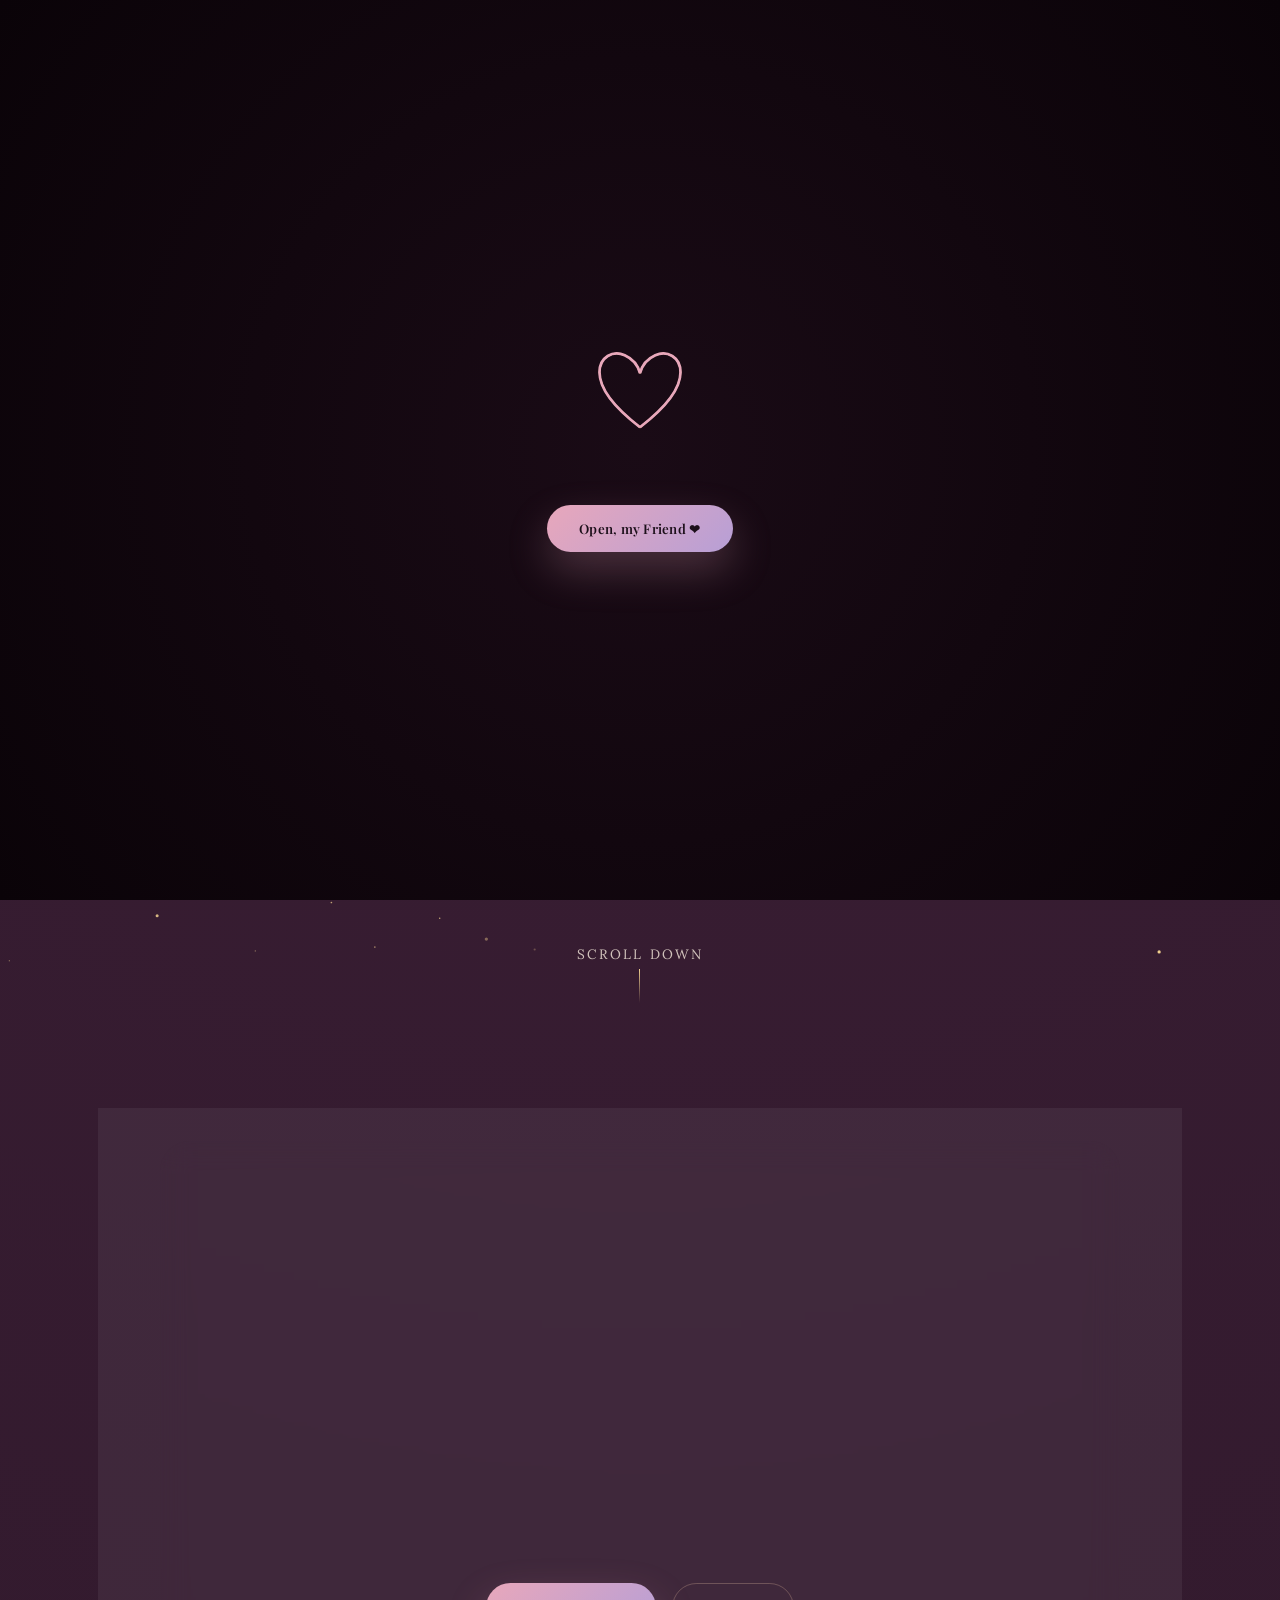
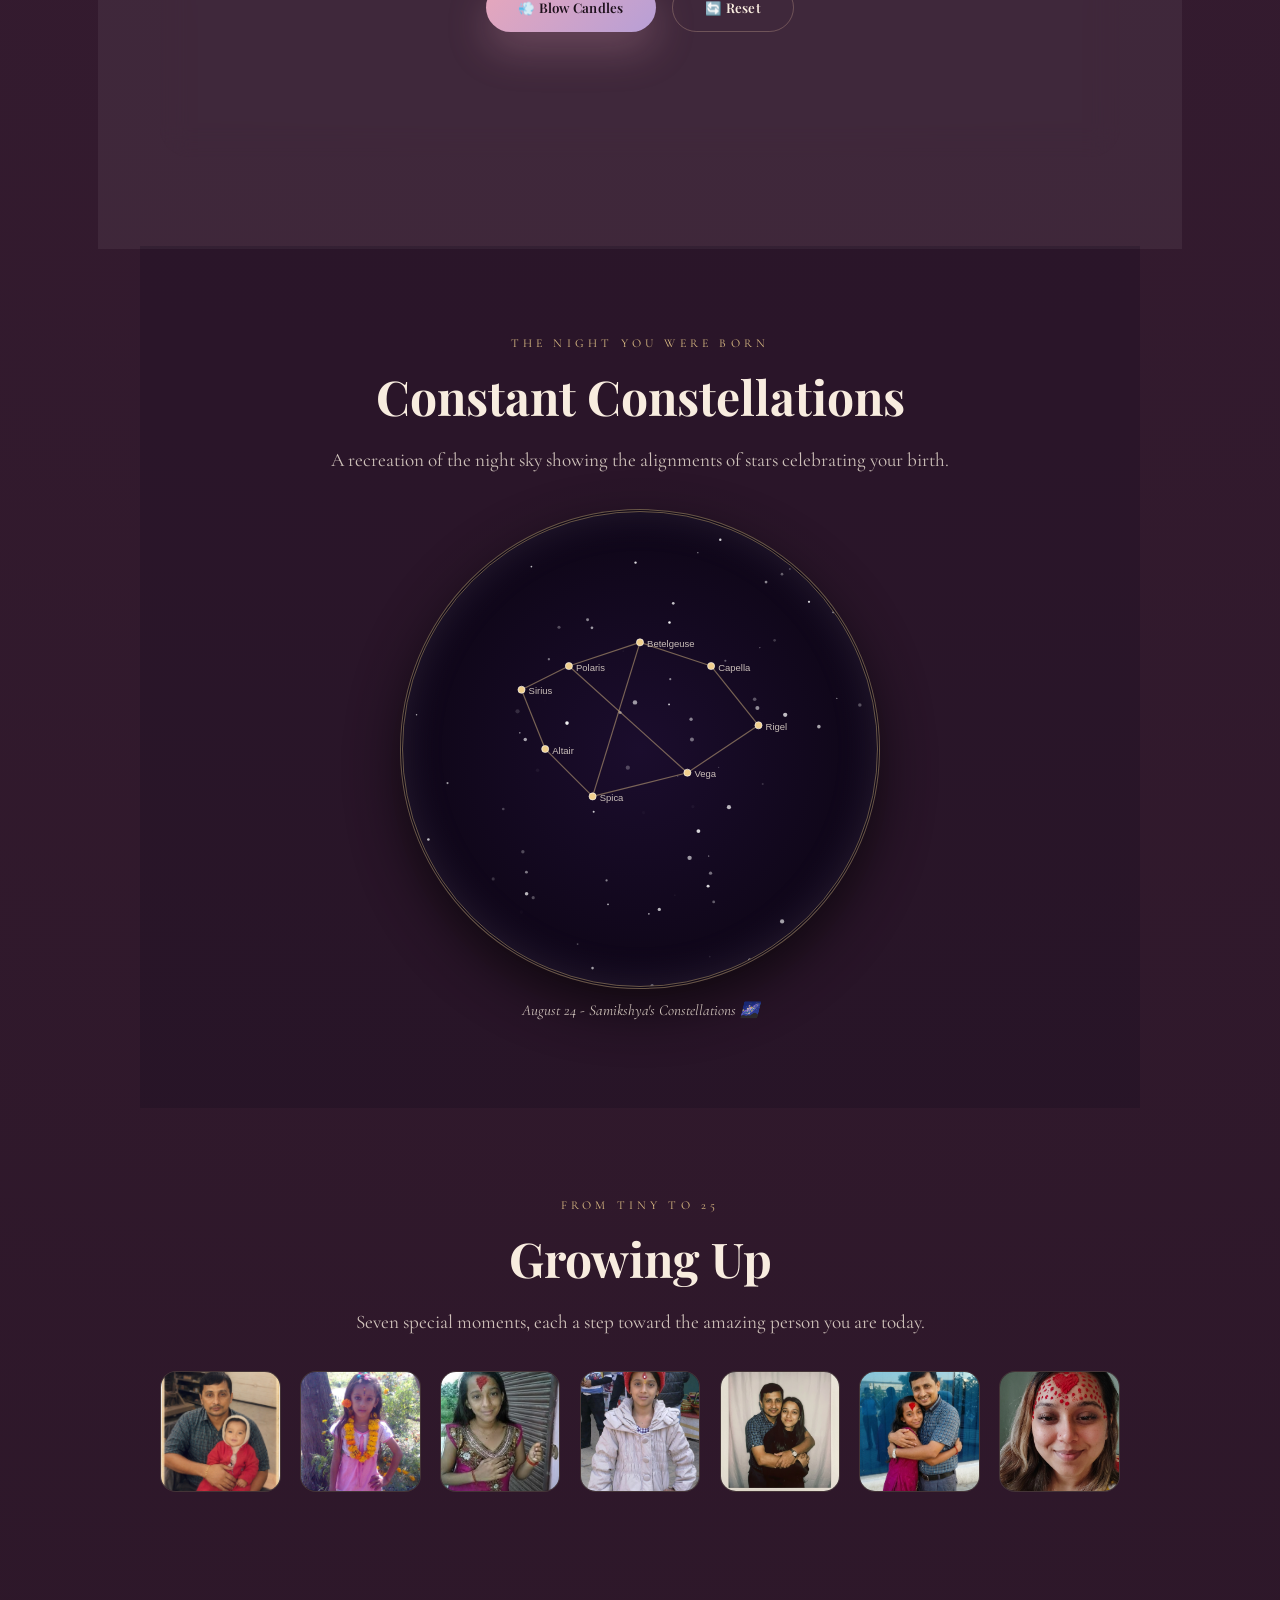
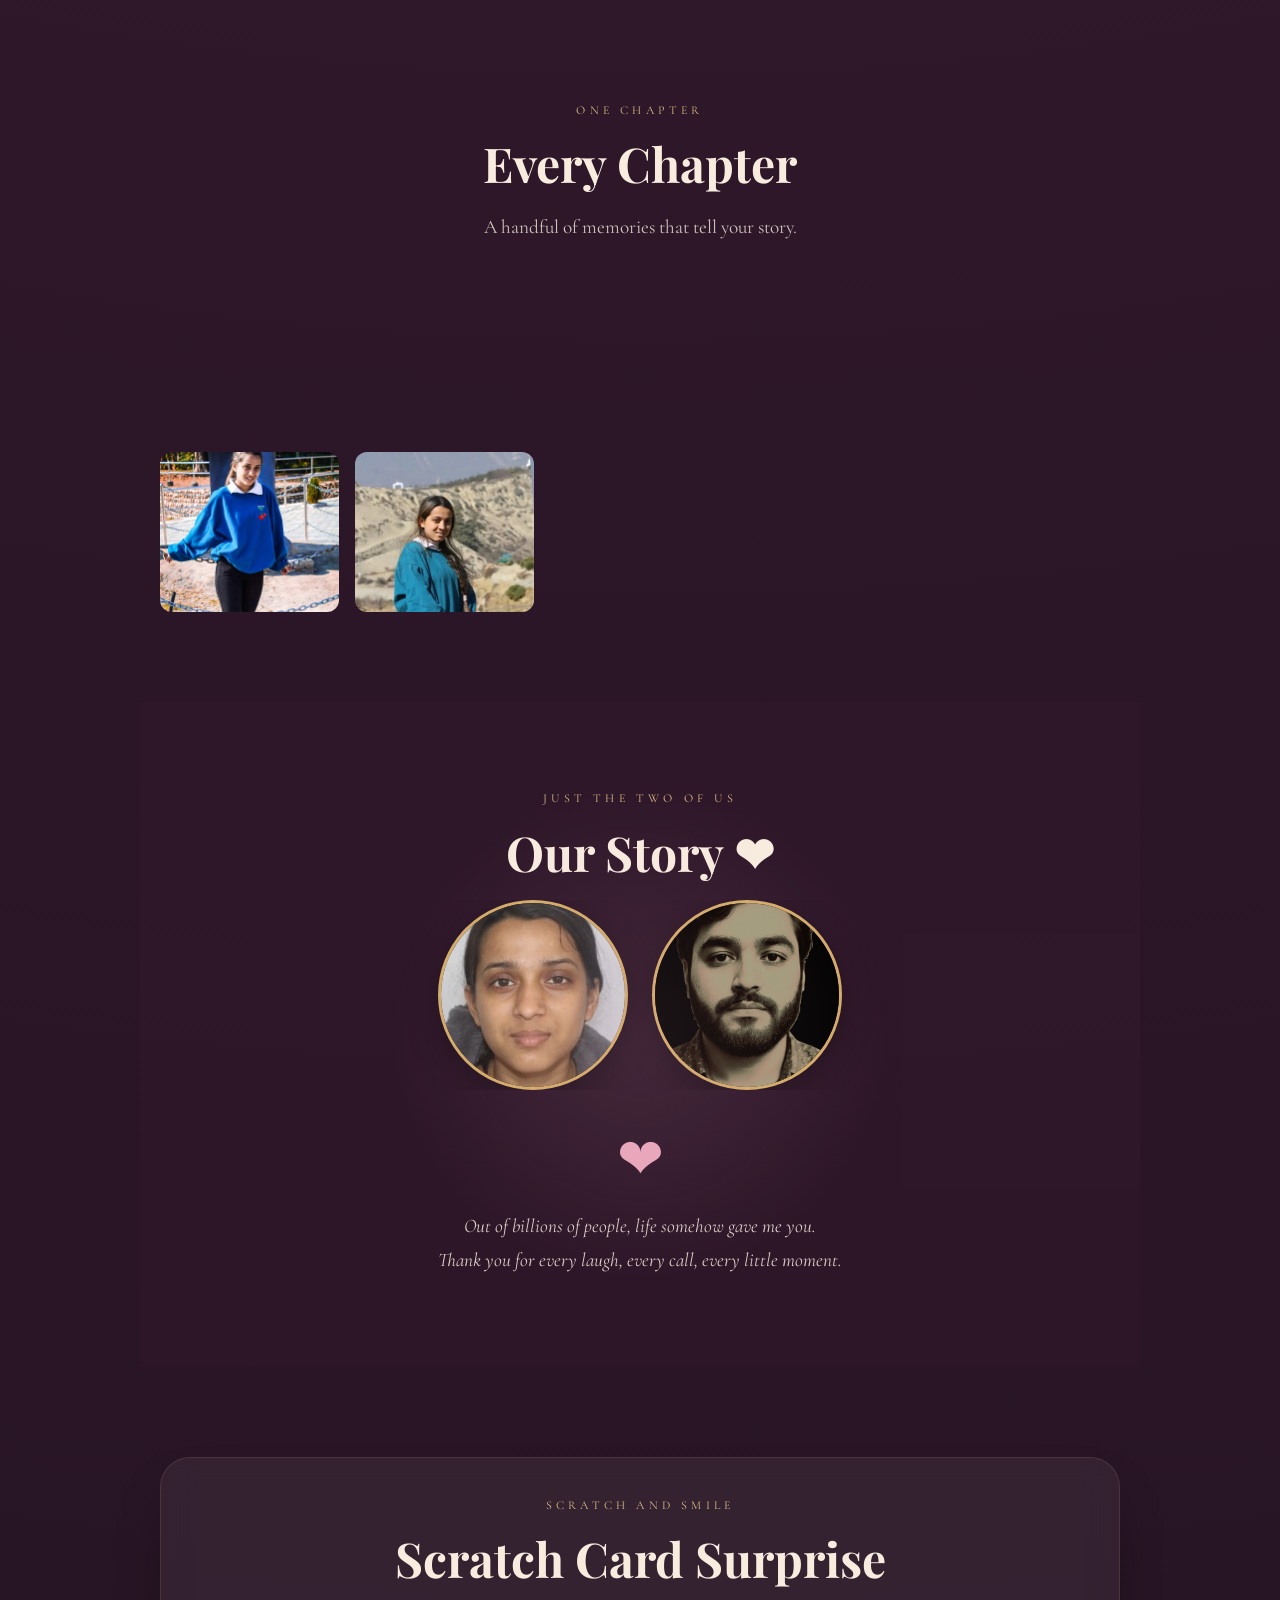
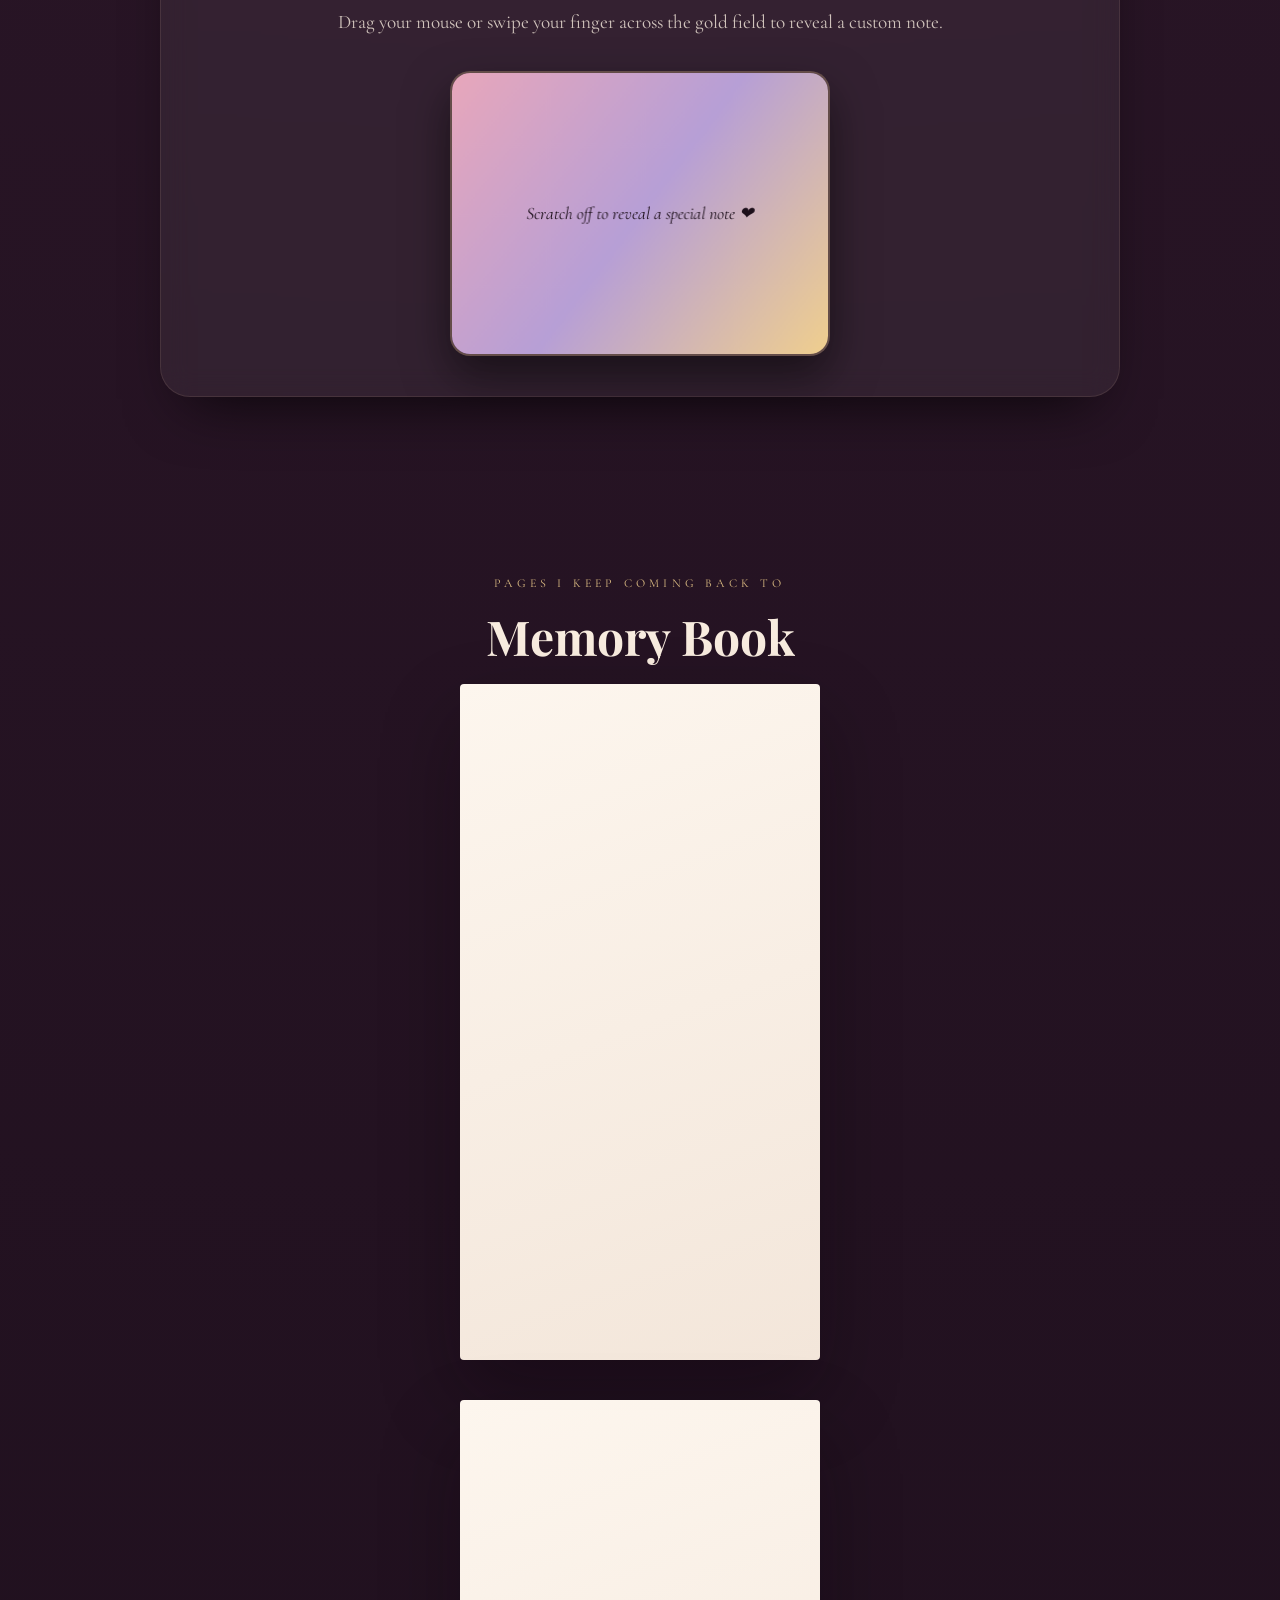
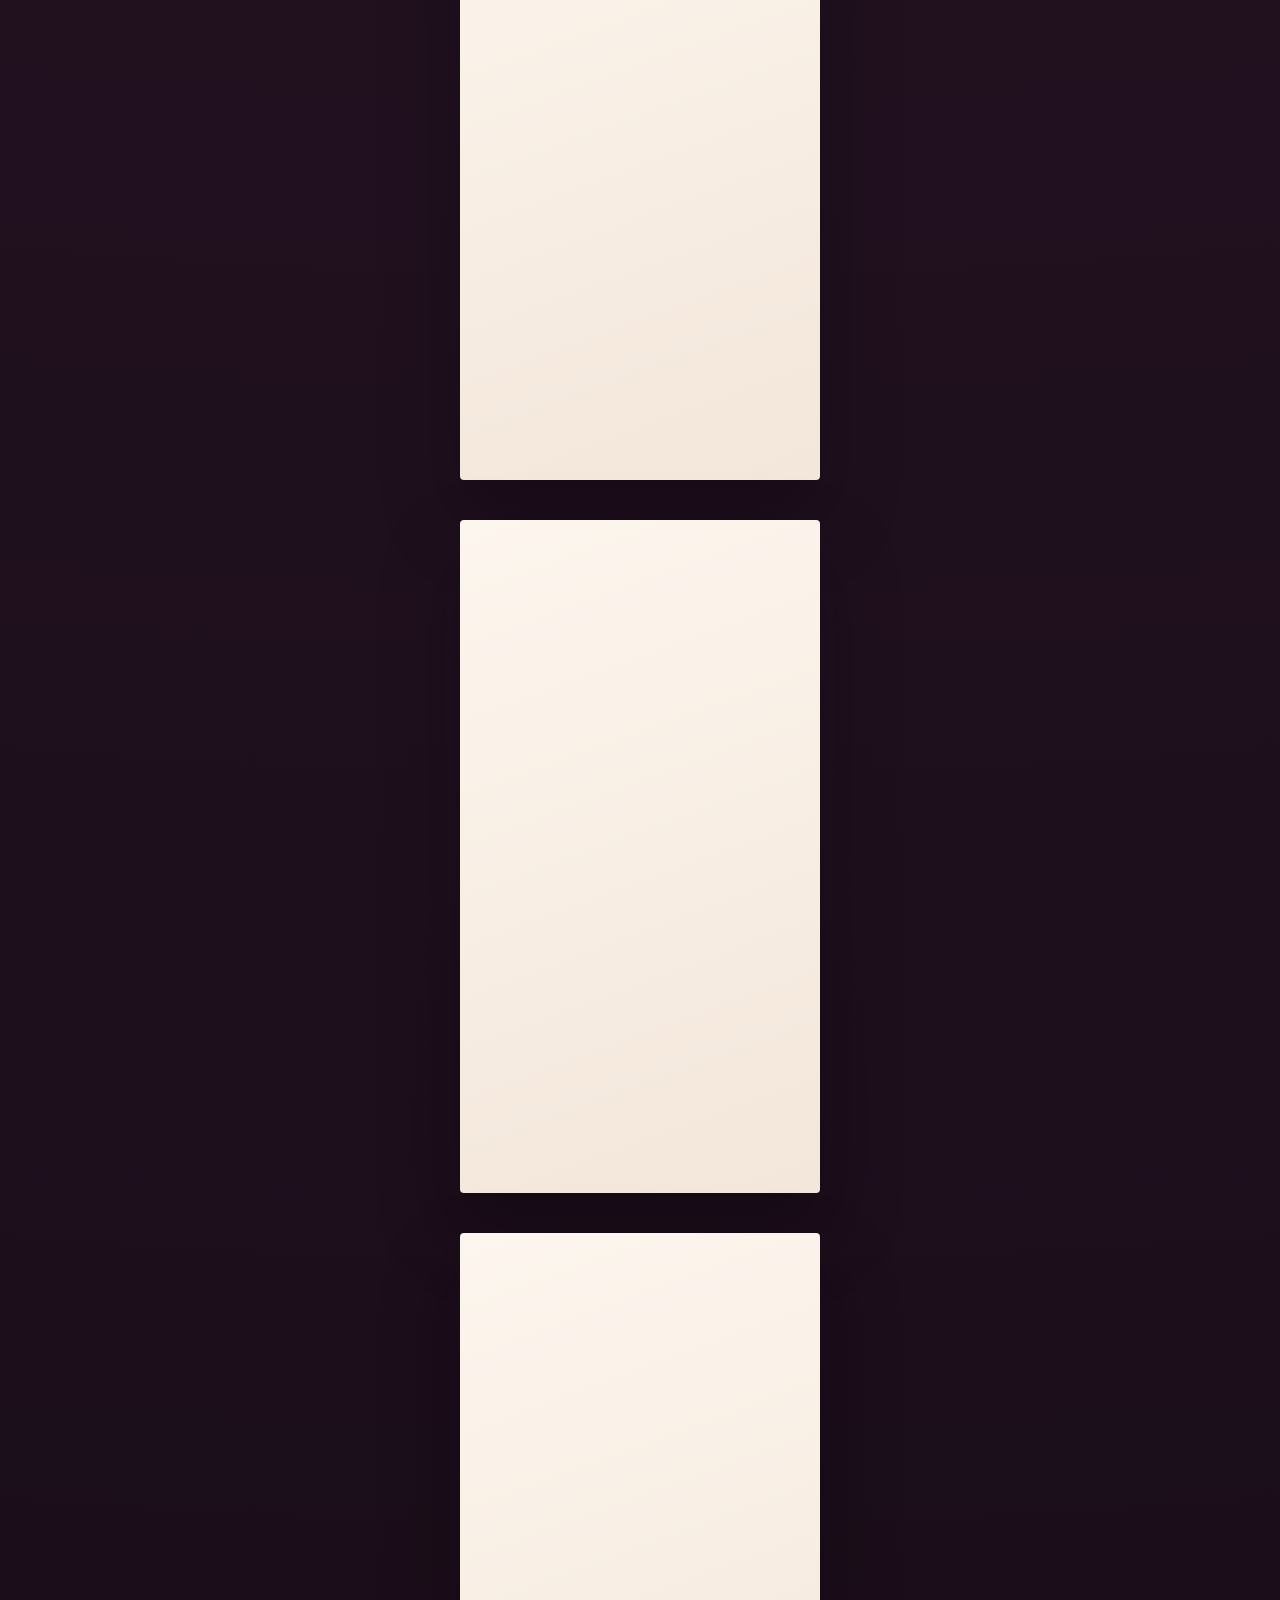
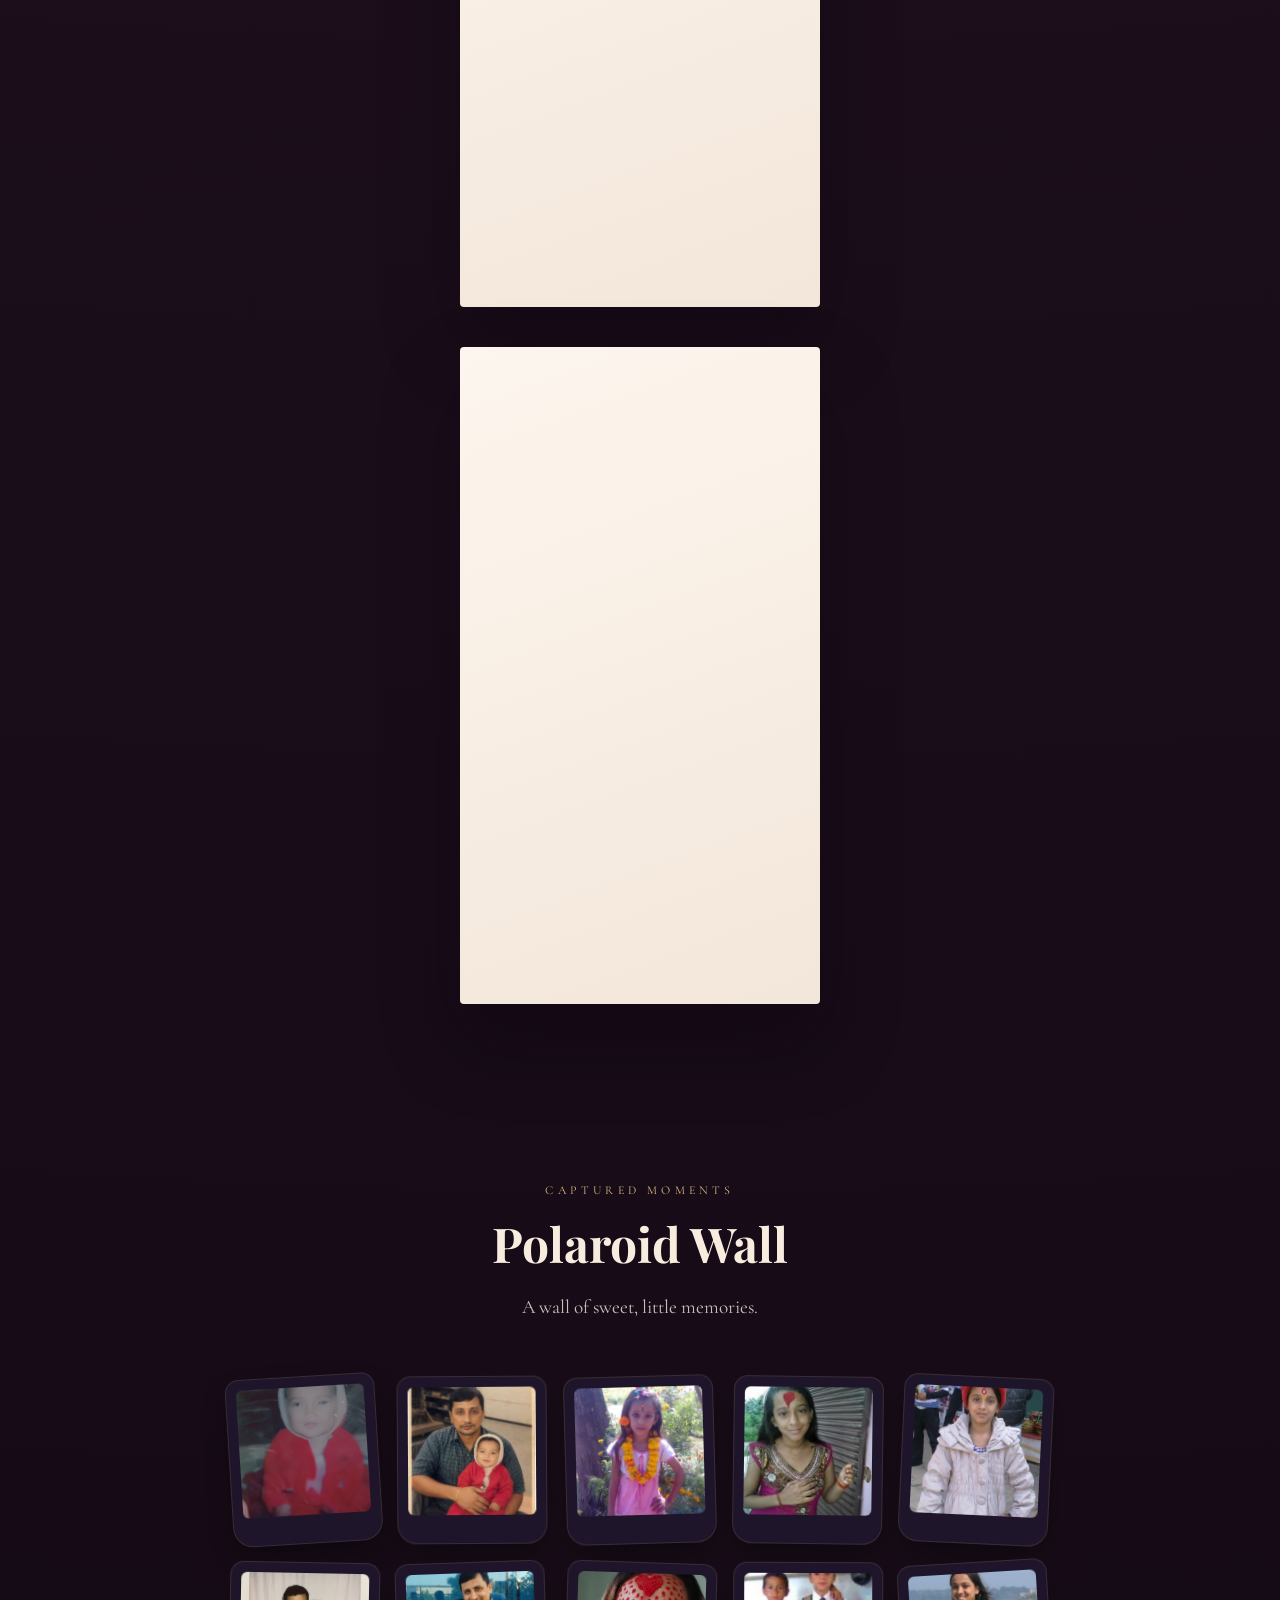
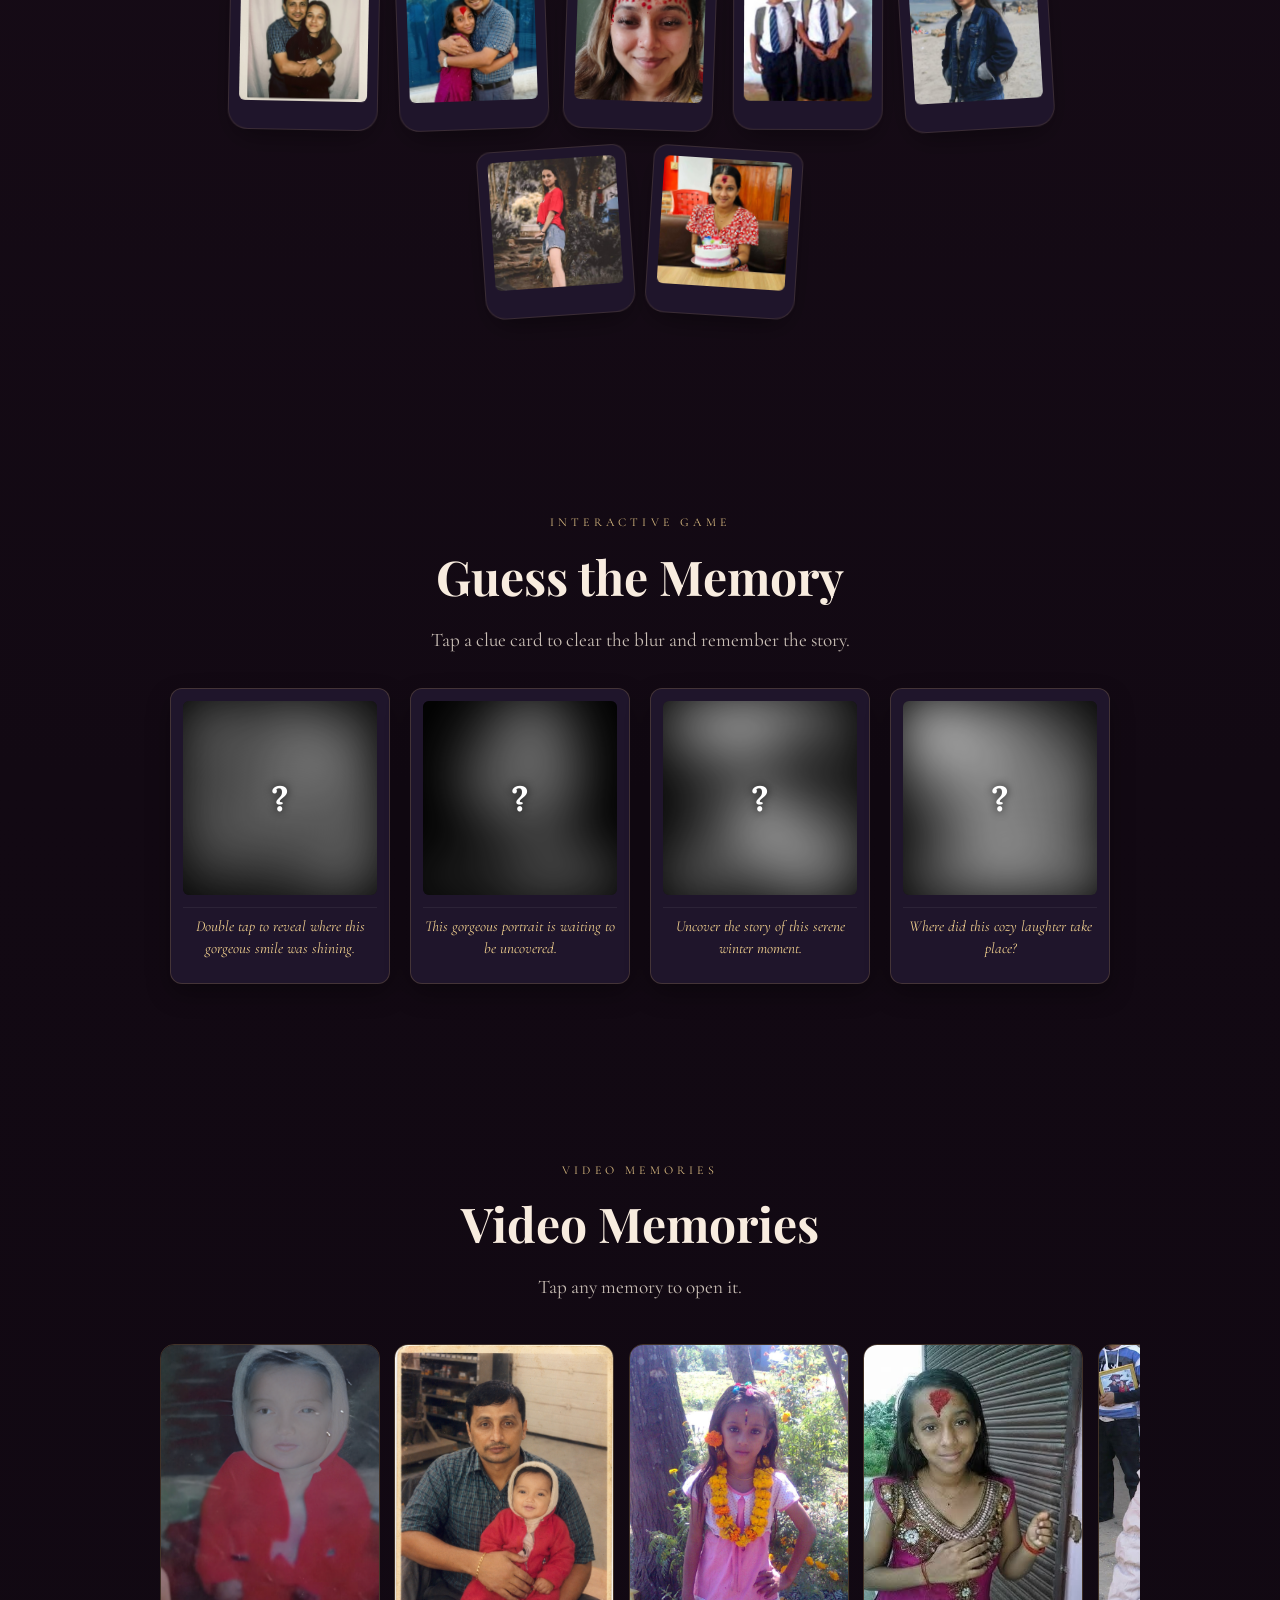
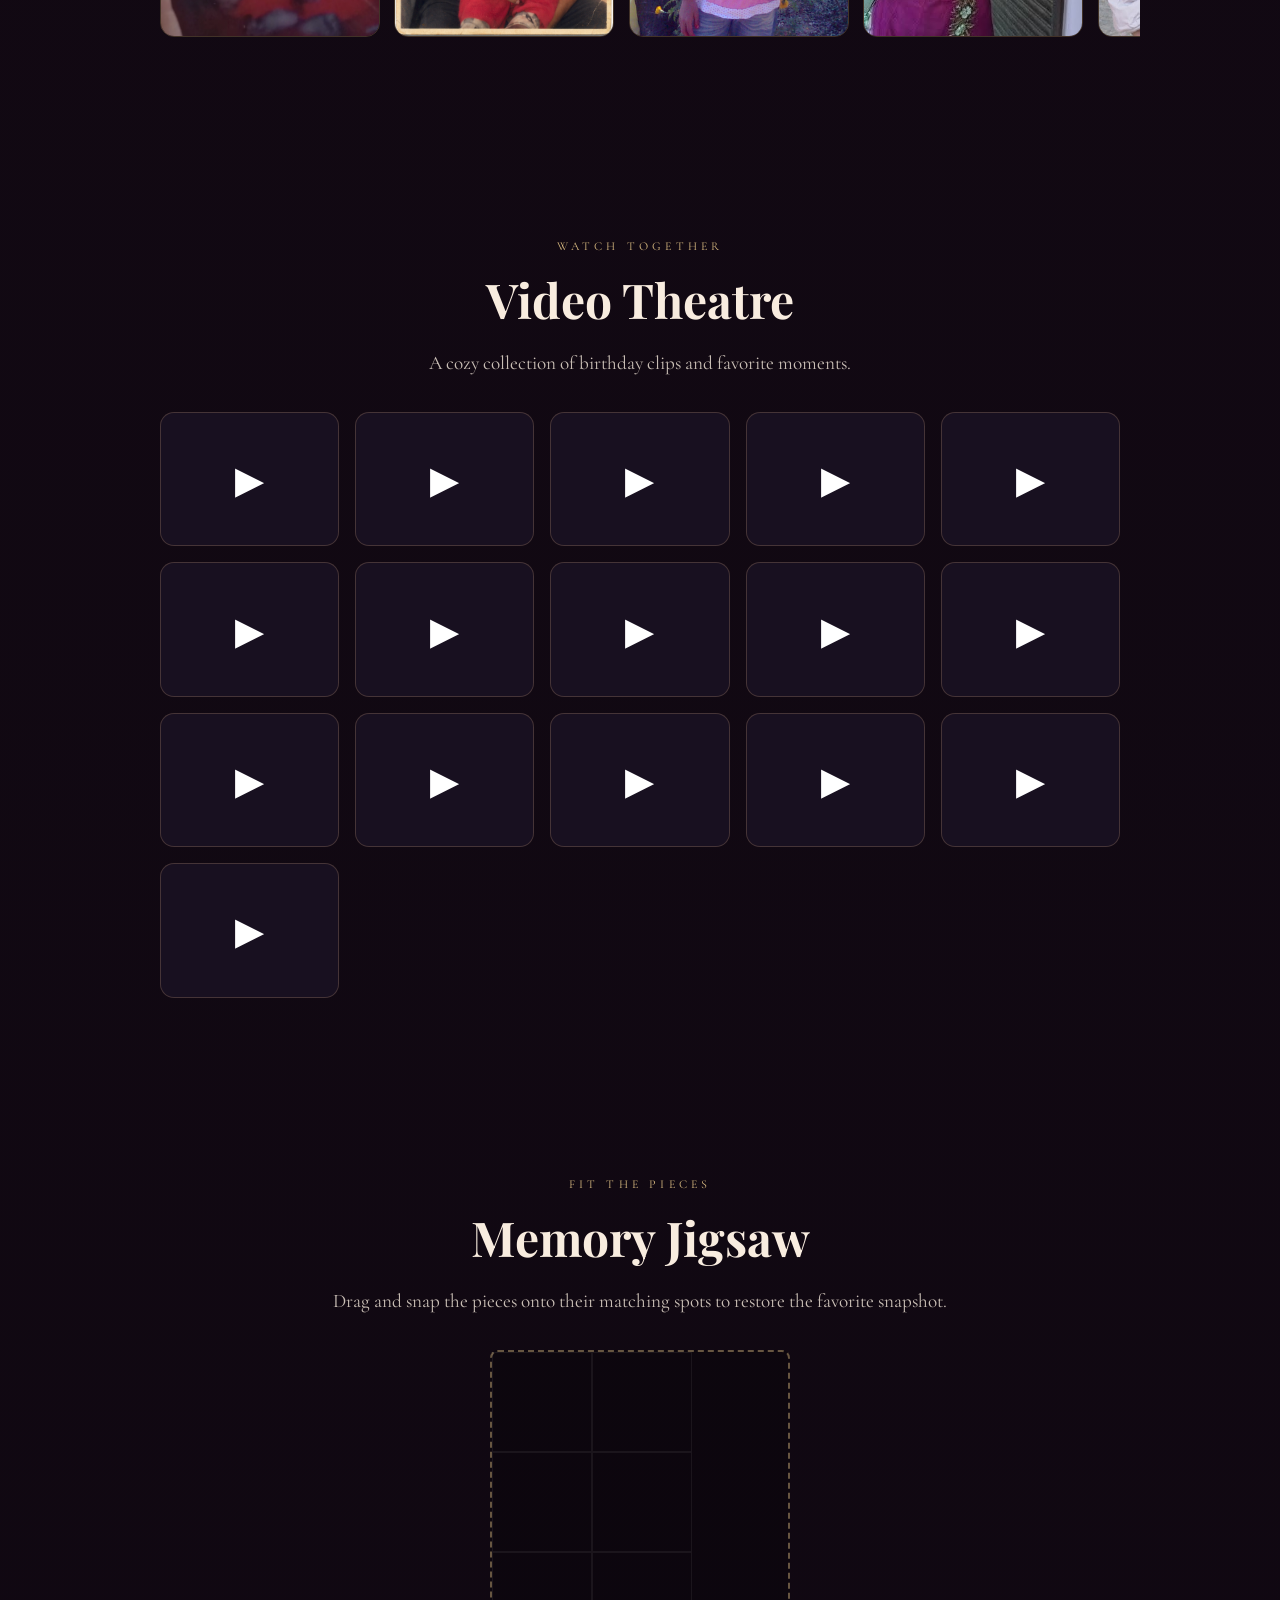
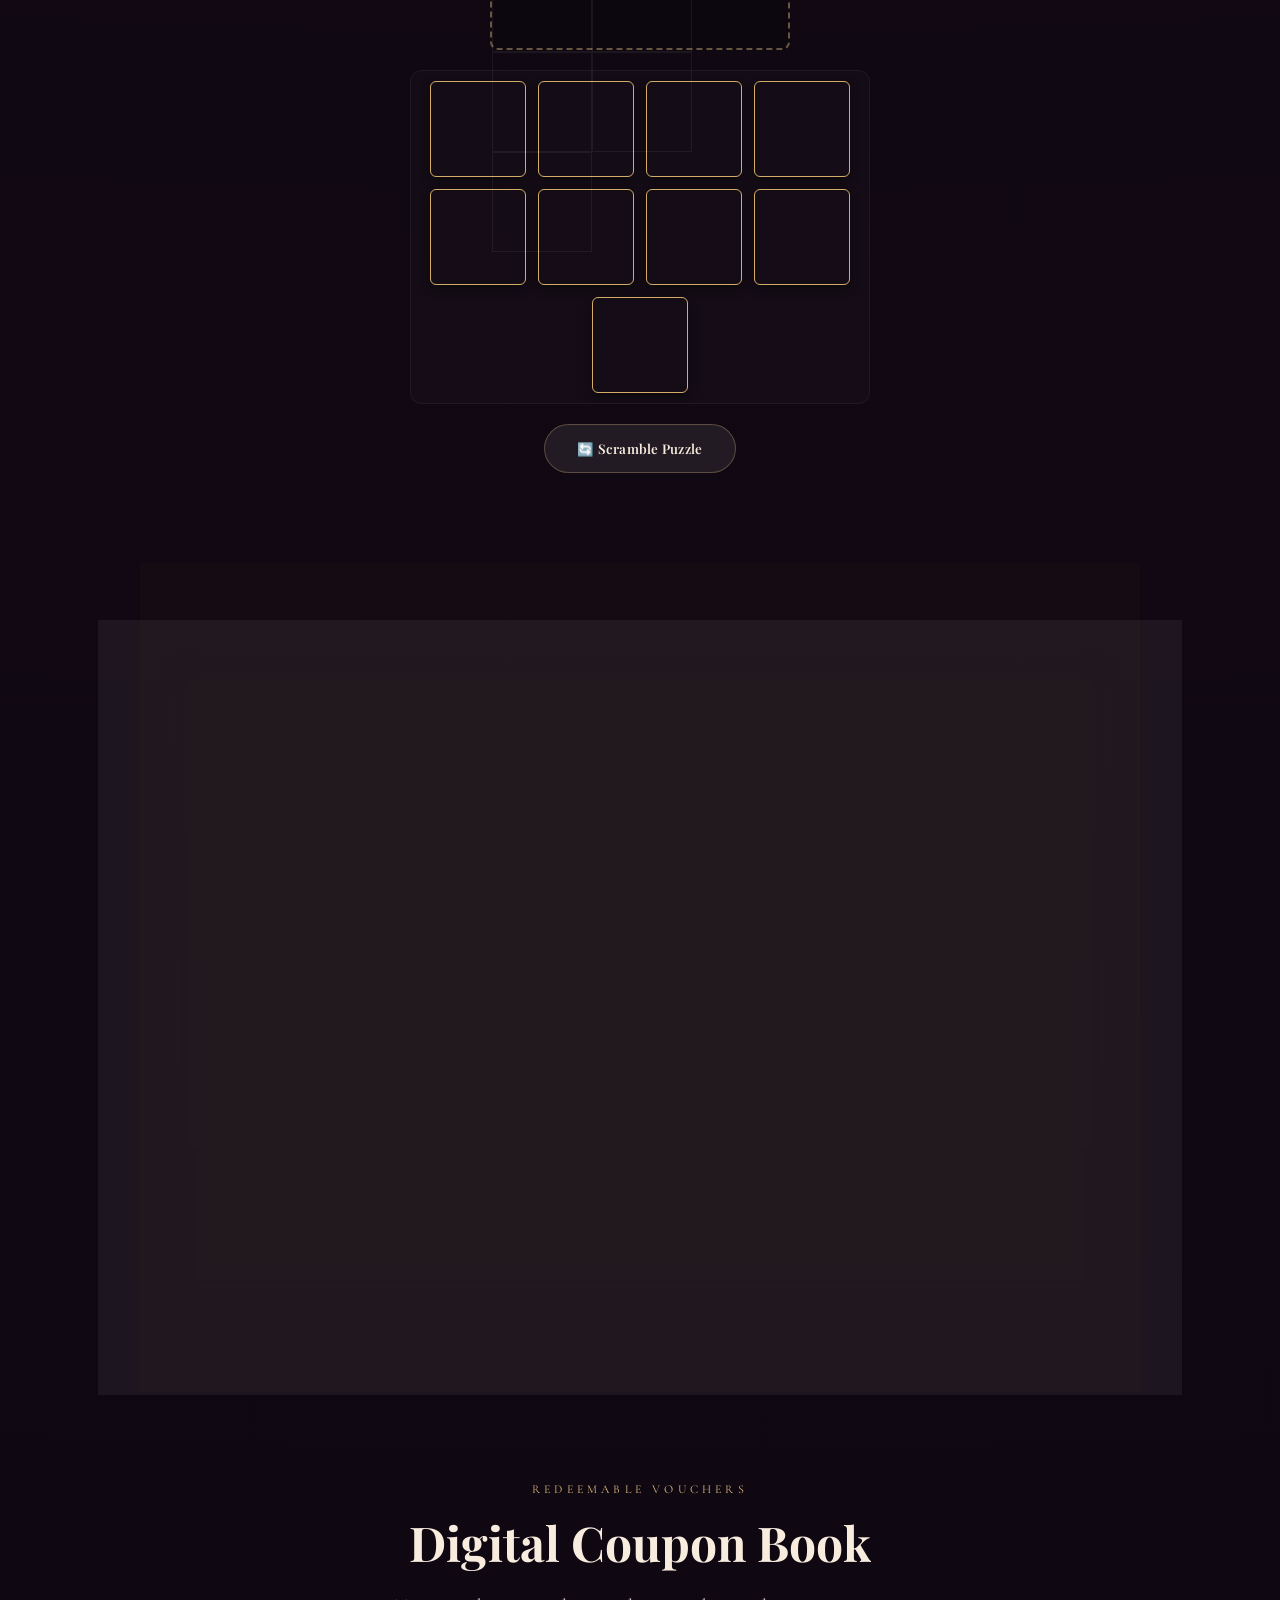
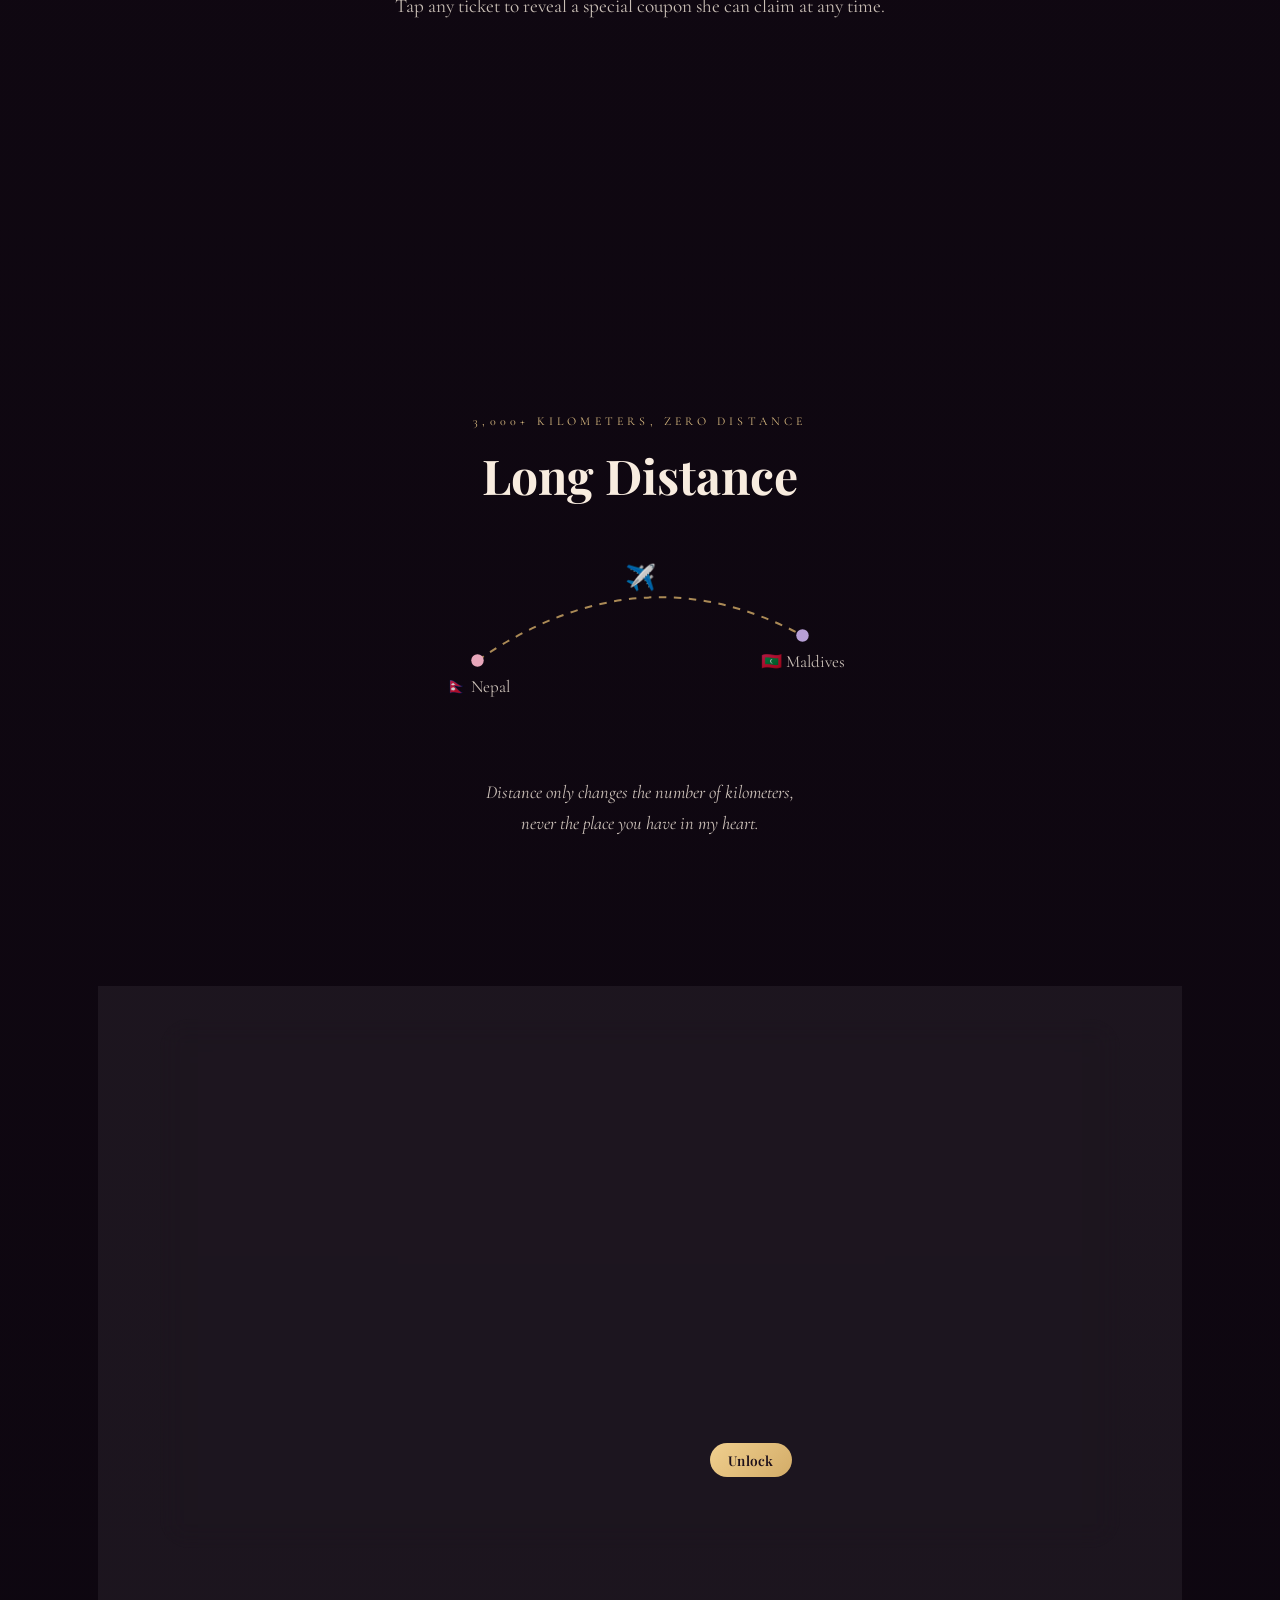
==== commit 7fdf5c59: "hello" ====
--- a/index.html
+++ b/index.html
@@ -45,8 +45,8 @@
   <div class="hero-photo-frame">
     <img src="file_0000000004c071fabea6c69ec86982a6.png" alt="Samikshya" onerror="placeholderImg(this,'file_0000000004c071fabea6c69ec86982a6.png')">
   </div>
-  <div class="hero-name script">Samikshya</div>
-  <h1>Happy 25th Birthday ❤</h1>
+  <div class="hero-name script" id="heroName" data-split="true">Samikshya</div>
+  <h1 id="heroH1" data-split="true">Happy 25th Birthday ❤</h1>
   <p class="tagline">To the most beautiful person — even thousands of miles could never make you feel far from my heart.</p>
   
   <!-- Live Days Timer -->
@@ -372,8 +372,75 @@
 <section class="section reveal-el" id="reasons25">
   <div class="section-inner glass">
     <div class="eyebrow">A special list</div>
-    <h2 class="section-title">25 Reasons You're Amazing</h2>
+    <h2 class="section-title"><span class="count-display" id="countDisplay">0</span>Reasons You're Amazing</h2>
     <div class="reasons-25" id="reasons25Grid"></div>
+  </div>
+</section>
+
+<!-- Open When Letters -->
+<section class="section reveal-el" id="open-when-sec">
+  <div class="section-inner">
+    <div class="eyebrow">Letters sealed with love</div>
+    <h2 class="section-title">Open When...</h2>
+    <p class="section-sub">Each envelope holds a note written just for that moment. Choose one to unveil.</p>
+    <div class="open-when-grid" id="openWhenGrid"></div>
+  </div>
+</section>
+
+<!-- Map Drop Pin -->
+<section class="section reveal-el" id="map-pin-sec">
+  <div class="section-inner glass">
+    <div class="eyebrow">Where are you reading this?</div>
+    <h2 class="section-title">Drop Your Pin</h2>
+    <p class="section-sub">Tap anywhere on the map to mark where you're reading this from.</p>
+    <div class="map-interactive" id="mapInteractive">
+      <svg viewBox="0 0 400 180" id="mapDropSvg" style="width:100%;cursor:crosshair;">
+        <path class="flight-path" d="M70 110 Q200 20 330 90" stroke="#d3ac68" stroke-width="1.6" fill="none" opacity=".8"/>
+        <circle cx="70" cy="110" r="5" fill="#e8a7bb"/>
+        <text x="70" y="135" text-anchor="middle" class="pin-label">🇳🇵 Nepal</text>
+        <circle cx="330" cy="90" r="5" fill="#b79fd6"/>
+        <text x="330" y="115" text-anchor="middle" class="pin-label">🇲🇻 Maldives</text>
+        <text x="200" y="50" text-anchor="middle" font-size="20" class="plane">✈️</text>
+      </svg>
+      <div class="drop-hint">👆 Tap to drop your pin on the map</div>
+    </div>
+    <div class="map-distance-badge" id="mapDistanceBadge"></div>
+  </div>
+</section>
+
+<!-- Your Turn Reply -->
+<section class="section reveal-el" id="your-turn-sec">
+  <div class="section-inner">
+    <div class="eyebrow">Write back</div>
+    <h2 class="section-title">Your Turn ❤</h2>
+    <p class="section-sub">What do you want to say? Write anything — a wish, a memory, a feeling. I want to hear you.</p>
+    <div class="your-turn-wrap">
+      <textarea class="your-turn-textarea" id="yourTurnText" placeholder="Write something to send into the universe..."></textarea>
+      <div class="your-turn-send">
+        <button class="btn btn-primary" id="yourTurnBtn">Send Into the Universe ✨</button>
+      </div>
+      <div class="your-turn-confirm" id="yourTurnConfirm">💌 Your words are floating across the Indian Ocean, straight to my heart. Thank you. ❤</div>
+    </div>
+  </div>
+</section>
+
+<!-- Future Letter to Age 30 -->
+<section class="section reveal-el" id="future-letter-sec">
+  <div class="section-inner glass">
+    <div class="eyebrow">A message across time</div>
+    <h2 class="section-title">A Letter to Samikshya at 30</h2>
+    <p class="section-sub">Write something she'll open in 5 years. Then seal it forever.</p>
+    <div class="future-letter-wrap" id="futureLetterWrap">
+      <textarea class="future-letter-editor" id="futureLetterText" placeholder="Dear Samikshya at 30... I hope by now you've seen the world, chased your dreams, and laughed until your sides hurt. Here's what I wanted you to remember..."></textarea>
+      <div style="text-align:center; margin-top:16px;">
+        <button class="btn btn-gold" id="sealFutureBtn">🕯️ Seal This Letter</button>
+      </div>
+      <div class="future-letter-sealed" id="futureLetterSealed">
+        <div class="seal-wax">🔐</div>
+        <h3 style="font-family:'Playfair Display',serif; color:#f0cf8e; margin:12px 0 6px;">Sealed Until She's 30</h3>
+        <p>This letter is held safely in our hearts. Don't open until August 24, 2031. ❤</p>
+      </div>
+    </div>
   </div>
 </section>
 
@@ -381,13 +448,20 @@
   <div class="section-inner">
     <div class="eyebrow">Last thing, I promise</div>
     <h2 class="section-title">A Little Surprise</h2>
-    <button class="btn btn-gold finale-btn" id="finaleBtn">Click Me</button>
+    <button class="btn btn-gold finale-btn" id="finaleBtn">Click Me ❤</button>
     <div id="finaleFireworks" class="fireworks-container"></div>
     <div style="margin-top:1.5rem; font-size:1.15rem; opacity:.8;">No matter where life takes you... I'll always celebrate you.</div>
   </div>
 </section>
 
 <footer class="section" style="padding-top:0; text-align:center; color:rgba(248,236,223,.7); font-family:'Cormorant Garamond',serif; font-style:italic; font-size:.95rem;">Made with love — from Nepal 🇳🇵 to Maldives 🇲🇻</footer>
+
+<!-- Hidden Easter Egg -->
+<div id="easterEgg" title="Psst...">♥</div>
+<div class="easter-popup" id="easterPopup">
+  You found my little secret corner. 🌸<br><br>
+  This is the part of the page only the curious ones find. And you are exactly that — curious, bright, beautiful. Don't ever stop exploring. ❤
+</div>
 
 <div id="lightbox">
   <button class="lb-close" id="lbClose" aria-label="Close">&times;</button>
--- a/style.css
+++ b/style.css
@@ -330,3 +330,128 @@
 }
 @media (min-width: 1024px) { .growing-grid { grid-template-columns:repeat(7,1fr); } }
 @media (prefers-reduced-motion: reduce) { *, *::before, *::after { animation-duration:.001s !important; transition-duration:.001s !important; } }
+
+/* ═══════════════════════════════════════════
+   PREMIUM FEATURE ADDITIONS
+═══════════════════════════════════════════ */
+
+/* Staggered letter reveal */
+.split-letter { display:inline-block; opacity:0; transform:translateY(30px); transition: opacity 0.5s ease, transform 0.5s cubic-bezier(0.22,1,0.36,1); }
+.split-letter.visible { opacity:1; transform:translateY(0); }
+
+/* Section color theme shifts */
+body { --section-tint: transparent; }
+#hero          { --section-tint: rgba(58,30,52,0.0); }
+#cake-section  { --section-tint: rgba(58,30,52,0.25); background: rgba(58,30,52,0.08); }
+#star-map-sec  { --section-tint: rgba(20,10,40,0.3); background: rgba(10,5,25,0.2); }
+#growing       { --section-tint: rgba(40,20,10,0.15); }
+#story         { background: rgba(120,60,80,0.06); }
+#reasons       { background: rgba(70,45,20,0.1); }
+#reasons25     { background: rgba(60,30,80,0.1); }
+#finale        { background: radial-gradient(circle at center, rgba(120,60,80,0.15) 0%, transparent 70%); }
+
+/* Ambient glow on Our Story section */
+#story .section-inner::before {
+  content: '';
+  position: absolute;
+  top: 50%;
+  left: 50%;
+  transform: translate(-50%, -50%);
+  width: 60vw;
+  height: 60vw;
+  max-width: 500px;
+  max-height: 500px;
+  border-radius: 50%;
+  background: radial-gradient(circle, rgba(232,167,187,0.12) 0%, transparent 70%);
+  animation: ambientPulse 4s ease-in-out infinite;
+  pointer-events: none;
+  z-index: 0;
+}
+@keyframes ambientPulse { 0%,100%{opacity:0.5; transform:translate(-50%,-50%) scale(1);} 50%{opacity:1; transform:translate(-50%,-50%) scale(1.15);} }
+
+/* Ripple / glow on click */
+.ripple-ring { position:fixed; border-radius:50%; pointer-events:none; z-index:99998; transform:scale(0); border:2px solid rgba(240,207,142,0.6); animation: rippleOut 0.7s ease-out forwards; }
+@keyframes rippleOut { to { transform:scale(4); opacity:0; } }
+
+/* Magnetic button — JS-driven, just needs will-change */
+.btn { will-change:transform; }
+
+/* Ken Burns on photo grids */
+@keyframes kenBurns1 { 0%{transform:scale(1) translate(0,0);} 100%{transform:scale(1.12) translate(-3%,-2%);} }
+@keyframes kenBurns2 { 0%{transform:scale(1) translate(0,0);} 100%{transform:scale(1.1) translate(2%,-3%);} }
+@keyframes kenBurns3 { 0%{transform:scale(1) translate(0,0);} 100%{transform:scale(1.14) translate(-2%,2%);} }
+.ken-burns-1 { animation: kenBurns1 14s ease-in-out infinite alternate; }
+.ken-burns-2 { animation: kenBurns2 16s ease-in-out infinite alternate; }
+.ken-burns-3 { animation: kenBurns3 12s ease-in-out infinite alternate; }
+
+/* Photo developing effect */
+@keyframes polaroidDevelop {
+  0%   { filter: brightness(3) saturate(0) blur(4px); }
+  40%  { filter: brightness(1.4) saturate(0.4) blur(1px); }
+  100% { filter: brightness(1) saturate(1) blur(0px); }
+}
+.polaroid img.developing { animation: polaroidDevelop 1.8s ease forwards; }
+
+/* Flip card for chapter grid */
+.flip-card { perspective: 900px; height: 160px; }
+.flip-card-inner { position:relative; width:100%; height:100%; transform-style:preserve-3d; transition:transform 0.55s cubic-bezier(0.4,0,0.2,1); cursor:pointer; border-radius:12px; }
+.flip-card:hover .flip-card-inner { transform:rotateY(180deg); }
+.flip-front, .flip-back { position:absolute; inset:0; border-radius:12px; backface-visibility:hidden; -webkit-backface-visibility:hidden; overflow:hidden; }
+.flip-front img { width:100%; height:100%; object-fit:cover; }
+.flip-back { background:linear-gradient(135deg,#3d2a4a,#1f152b); transform:rotateY(180deg); display:flex; align-items:center; justify-content:center; padding:12px; border:1px solid rgba(240,207,142,0.25); }
+.flip-back-text { font-family:'Cormorant Garamond',serif; font-style:italic; font-size:0.92rem; color:#f0cf8e; text-align:center; line-height:1.5; }
+
+/* Count-up number display */
+.count-display { font-family:'Playfair Display',serif; font-size:clamp(4rem,10vw,7rem); background:linear-gradient(135deg,#f0cf8e,#e8a7bb); -webkit-background-clip:text; background-clip:text; color:transparent; line-height:1; display:block; text-align:center; margin-bottom:0.5rem; }
+
+/* Snow of hearts — finale only */
+.snow-heart { position:fixed; pointer-events:none; z-index:99997; font-size:1.4rem; animation: snowFall linear forwards; top:-5%; }
+@keyframes snowFall { 0%{opacity:1; transform:translateY(0) rotate(0deg);} 100%{opacity:0; transform:translateY(105vh) rotate(360deg);} }
+
+/* "Open When" letters */
+.open-when-grid { display:grid; grid-template-columns:repeat(auto-fill, minmax(200px,1fr)); gap:18px; margin-top:24px; }
+.open-when-card { background:linear-gradient(145deg,#2a1d36,#140e1c); border:1.5px dashed rgba(240,207,142,0.3); border-radius:20px; padding:22px 16px; cursor:pointer; text-align:center; transition:all 0.3s ease; }
+.open-when-card:hover { border-color:#f0cf8e; transform:translateY(-5px); box-shadow:0 15px 35px rgba(0,0,0,0.4); }
+.open-when-card .ow-icon { font-size:2.4rem; margin-bottom:10px; display:block; }
+.open-when-card .ow-title { font-family:'Playfair Display',serif; font-size:0.95rem; color:#f0cf8e; margin-bottom:6px; }
+.open-when-card .ow-hint { font-size:0.75rem; opacity:0.55; letter-spacing:0.08em; text-transform:uppercase; }
+.ow-content { display:none; margin-top:16px; padding:18px; background:rgba(255,255,255,0.04); border-radius:14px; border:1px solid rgba(232,167,187,0.15); text-align:left; }
+.ow-content.open { display:block; animation:fadeUp 0.5s ease; }
+.ow-content p { margin:0; font-family:'Cormorant Garamond',serif; font-style:italic; font-size:1.05rem; line-height:1.8; color:rgba(248,236,223,0.9); }
+
+/* "Your Turn" reply box */
+.your-turn-wrap { max-width:520px; margin:0 auto; text-align:center; }
+.your-turn-textarea { width:100%; min-height:130px; background:rgba(255,255,255,0.05); border:1.5px solid rgba(240,207,142,0.22); border-radius:18px; color:#f8ecdf; font-family:'Cormorant Garamond',serif; font-size:1.1rem; padding:16px 20px; resize:none; outline:none; transition:border-color 0.3s, box-shadow 0.3s; line-height:1.7; }
+.your-turn-textarea:focus { border-color:#e8a7bb; box-shadow:0 0 20px rgba(232,167,187,0.12); }
+.your-turn-textarea::placeholder { font-style:italic; opacity:0.45; }
+.your-turn-send { margin-top:14px; }
+.your-turn-confirm { display:none; margin-top:16px; font-family:'Playfair Display',serif; font-size:1.15rem; color:#e8a7bb; animation:fadeUp 0.5s ease; }
+
+/* Easter egg hidden heart */
+#easterEgg { position:fixed; bottom:2.5rem; left:1.2rem; z-index:60; font-size:1.1rem; opacity:0.1; cursor:pointer; transition:opacity 0.5s ease, transform 0.3s; user-select:none; }
+#easterEgg:hover { opacity:0.8; transform:scale(1.3); }
+.easter-popup { position:fixed; bottom:5rem; left:1.5rem; background:linear-gradient(135deg,#3d2a4a,#20152a); border:1.5px solid rgba(240,207,142,0.35); border-radius:18px; padding:16px 20px; max-width:260px; font-family:'Cormorant Garamond',serif; font-style:italic; font-size:0.98rem; color:#f0cf8e; line-height:1.6; display:none; z-index:100; box-shadow:0 15px 40px rgba(0,0,0,0.5); animation:fadeUp 0.4s ease; }
+.easter-popup.show { display:block; }
+
+/* Future letter to age 30 */
+.future-letter-wrap { max-width:520px; margin:0 auto; }
+.future-letter-editor { width:100%; min-height:180px; background:linear-gradient(160deg,#fdf6ee,#f2e5da); color:#3a1e2c; border:none; border-radius:8px; padding:20px; font-family:'Cormorant Garamond',serif; font-size:1.1rem; line-height:1.8; resize:none; outline:none; box-shadow:0 20px 50px rgba(0,0,0,0.2); }
+.future-letter-sealed { display:none; text-align:center; padding:30px; background:linear-gradient(145deg,#2a1d36,#140e1c); border-radius:20px; border:2px solid #d3ac68; animation:fadeUp 0.6s ease; }
+.future-letter-sealed .seal-wax { font-size:4rem; }
+.future-letter-sealed p { font-family:'Cormorant Garamond',serif; font-style:italic; color:rgba(248,236,223,0.8); margin:12px 0 0; }
+
+/* Map drop pin */
+.map-interactive { position:relative; max-width:500px; margin:0 auto; cursor:crosshair; }
+.map-interactive .drop-hint { text-align:center; font-size:0.8rem; opacity:0.6; margin-top:8px; letter-spacing:0.08em; font-style:italic; }
+.map-pin { position:absolute; font-size:1.6rem; transform:translate(-50%,-100%); pointer-events:none; animation:pinDrop 0.4s cubic-bezier(0.22,1,0.36,1); }
+@keyframes pinDrop { from{transform:translate(-50%,-150%) scale(0.5);opacity:0;} to{transform:translate(-50%,-100%) scale(1);opacity:1;} }
+.map-distance-badge { text-align:center; margin-top:10px; font-family:'Cormorant Garamond',serif; font-size:1rem; color:#f0cf8e; min-height:1.5em; transition:0.3s; }
+
+/* Parallax hero layers */
+.hero-parallax-slow { will-change:transform; }
+
+@media (max-width:760px) {
+  .open-when-grid { grid-template-columns:1fr 1fr; }
+  .flip-card { height:140px; }
+}
+
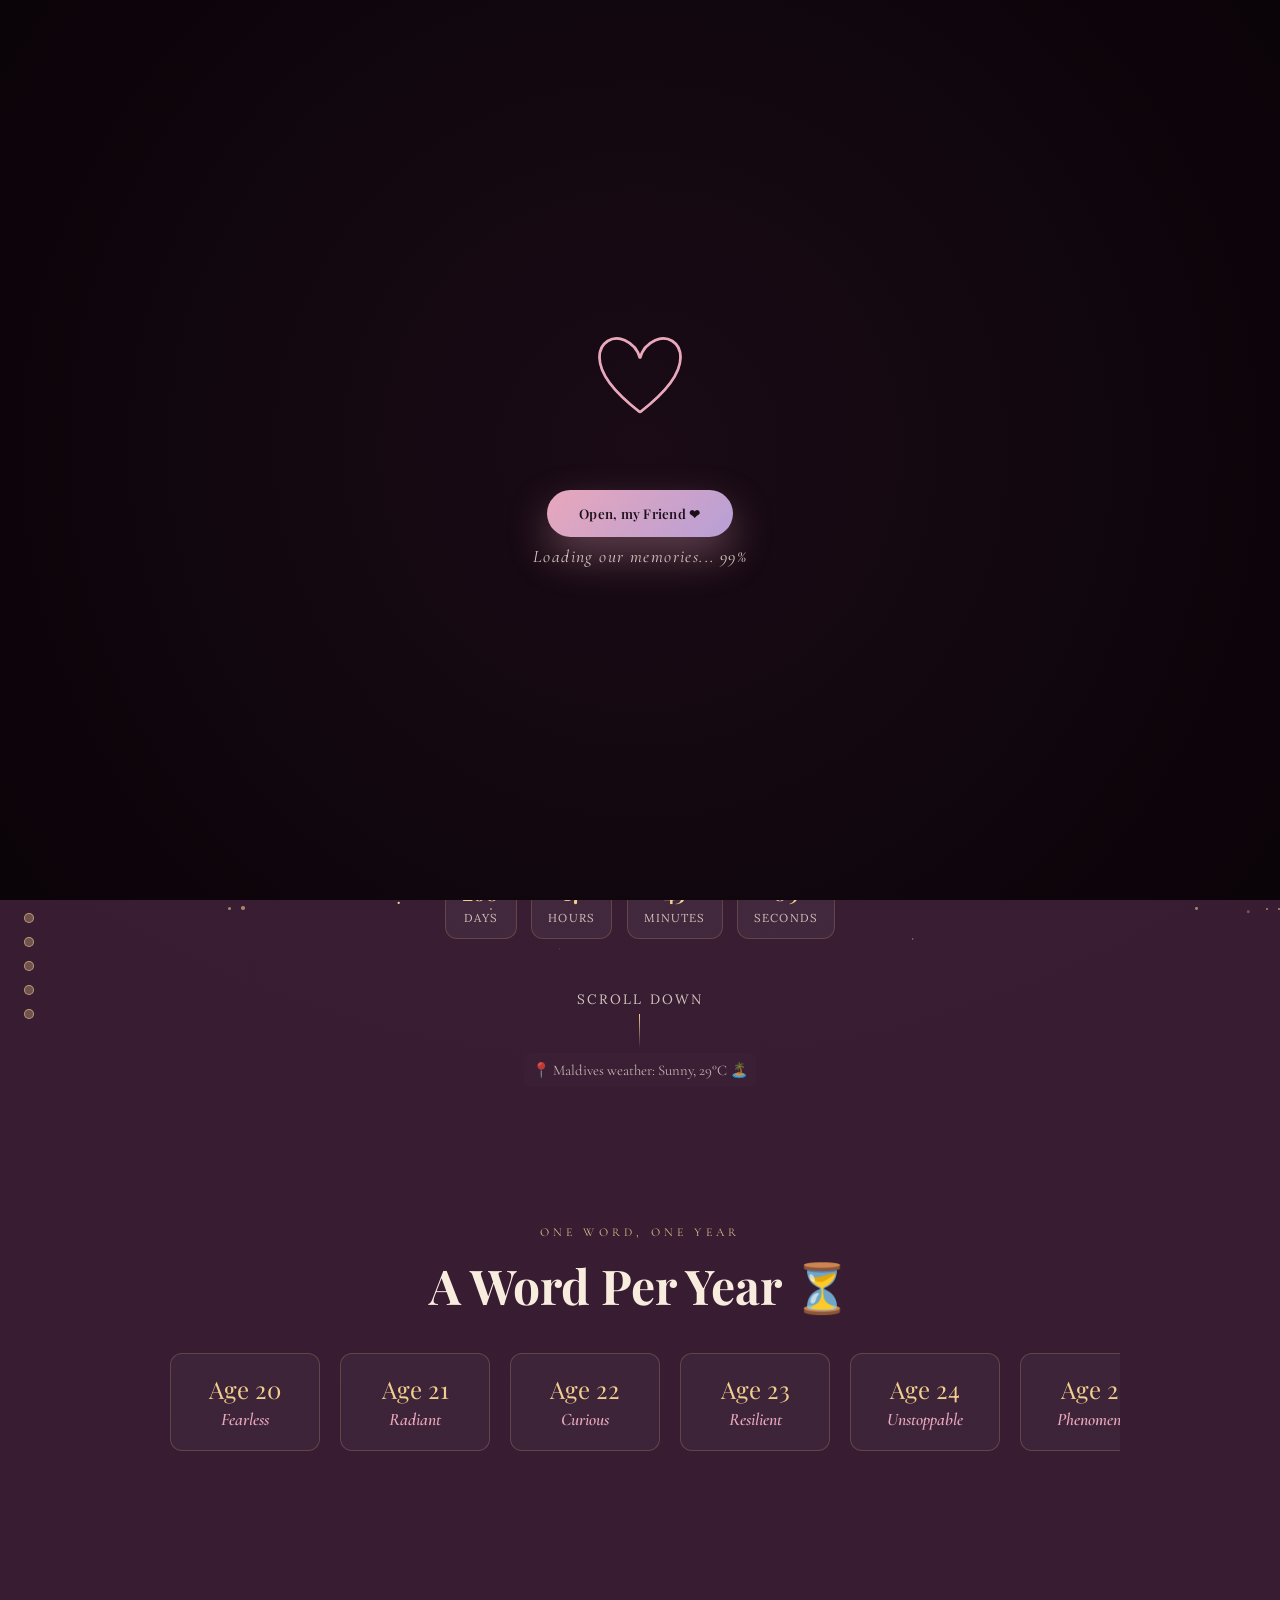
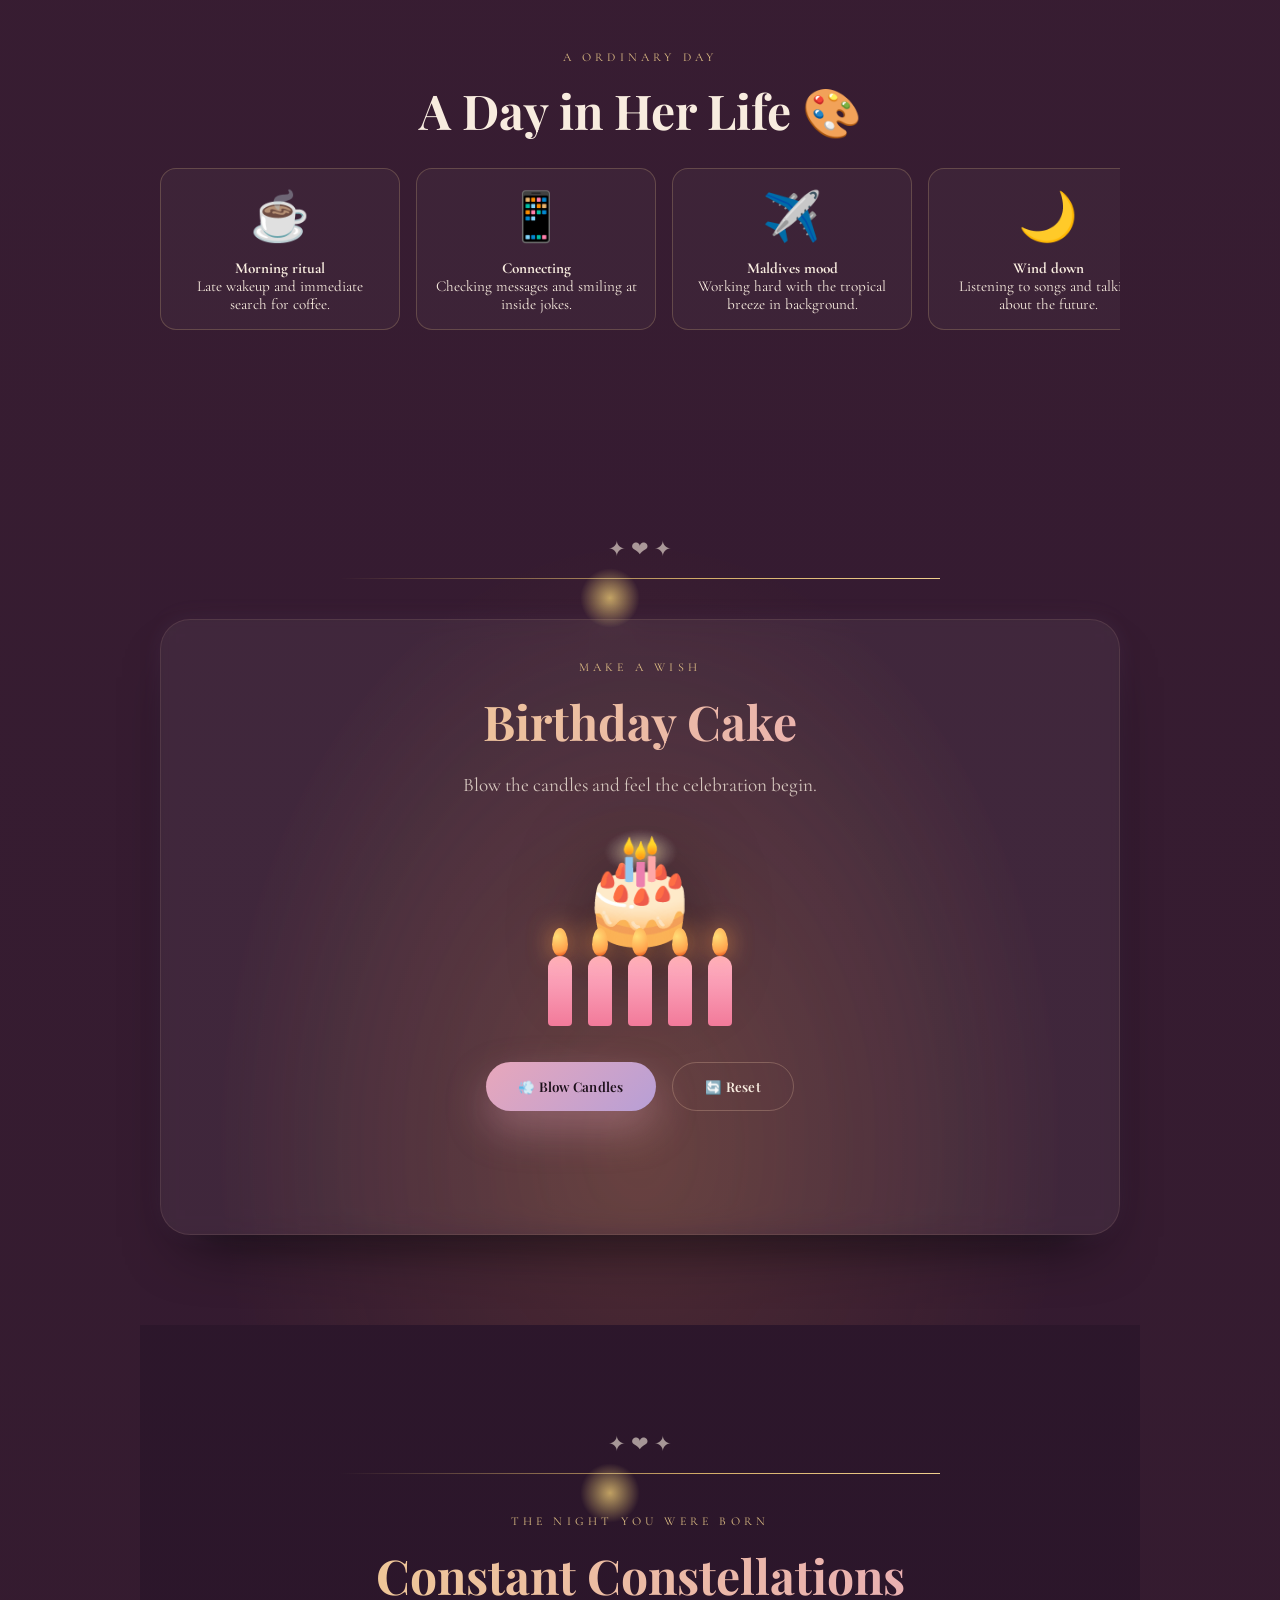
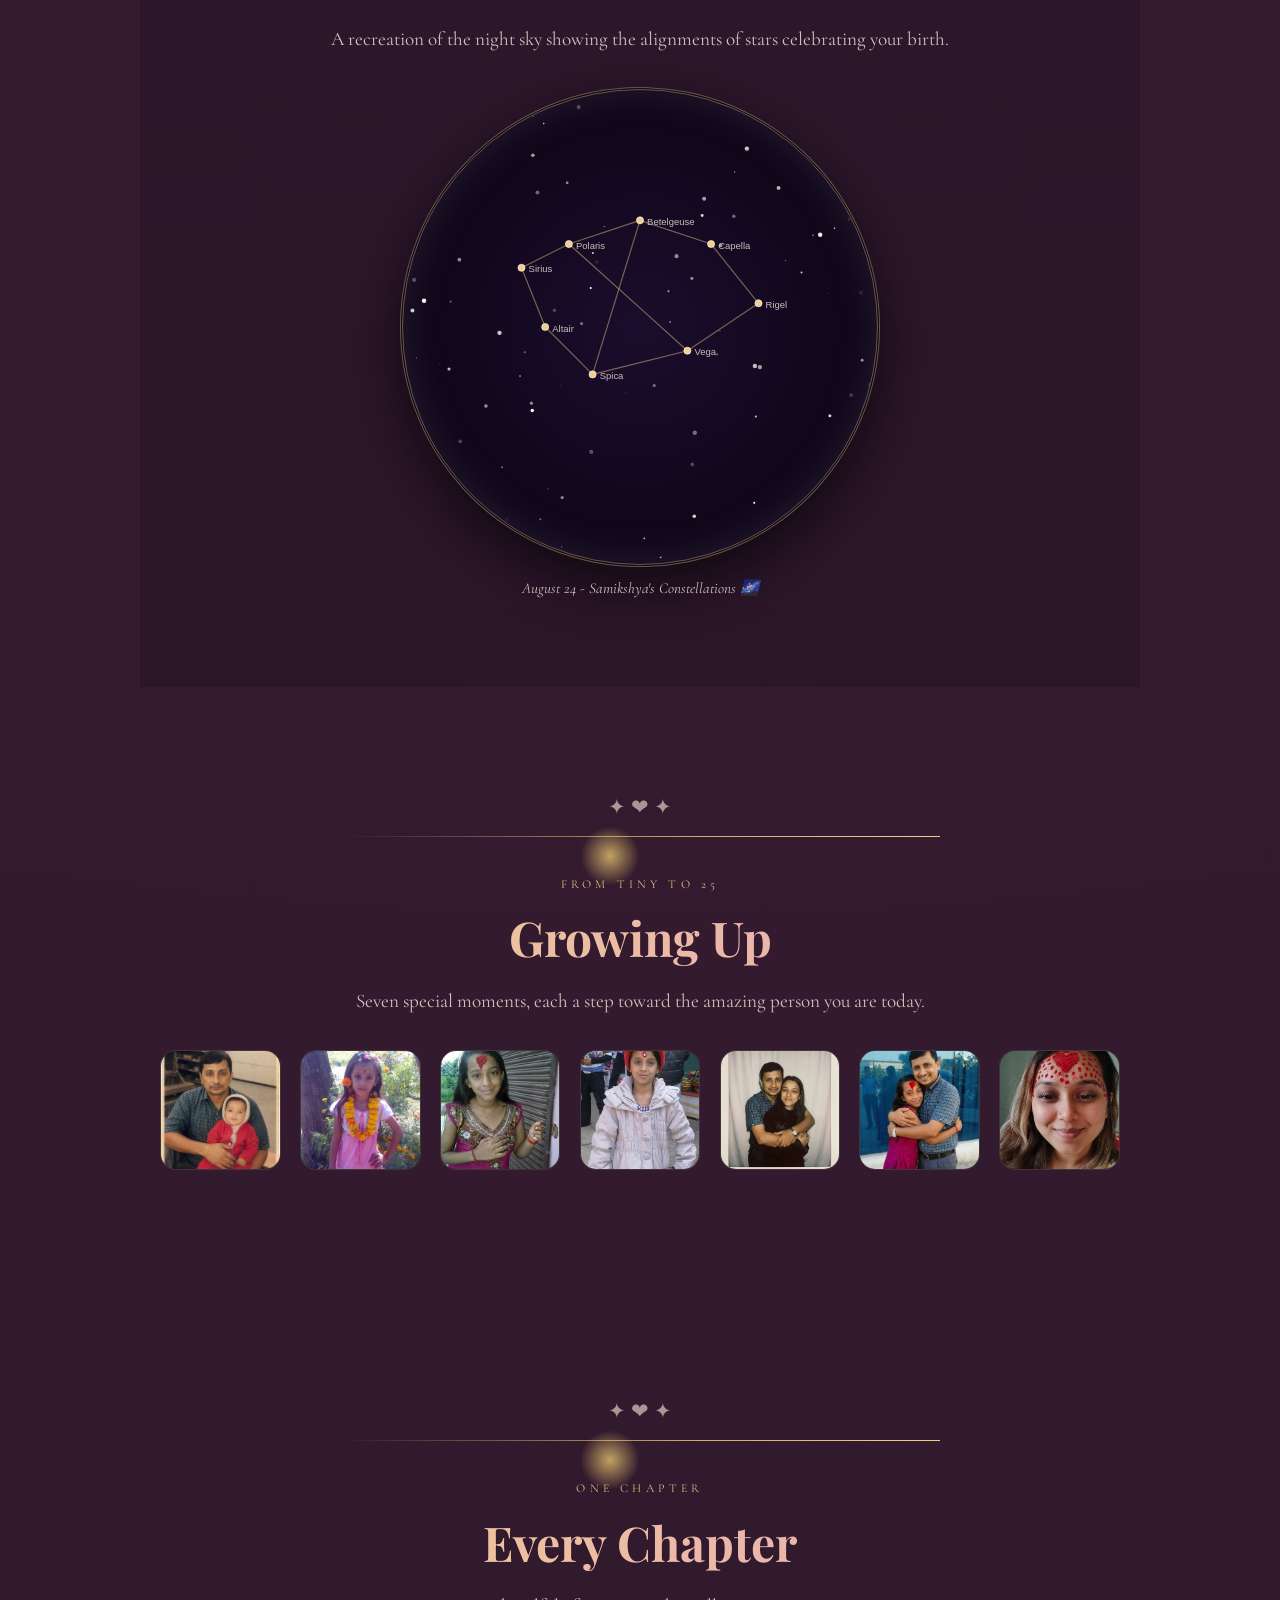
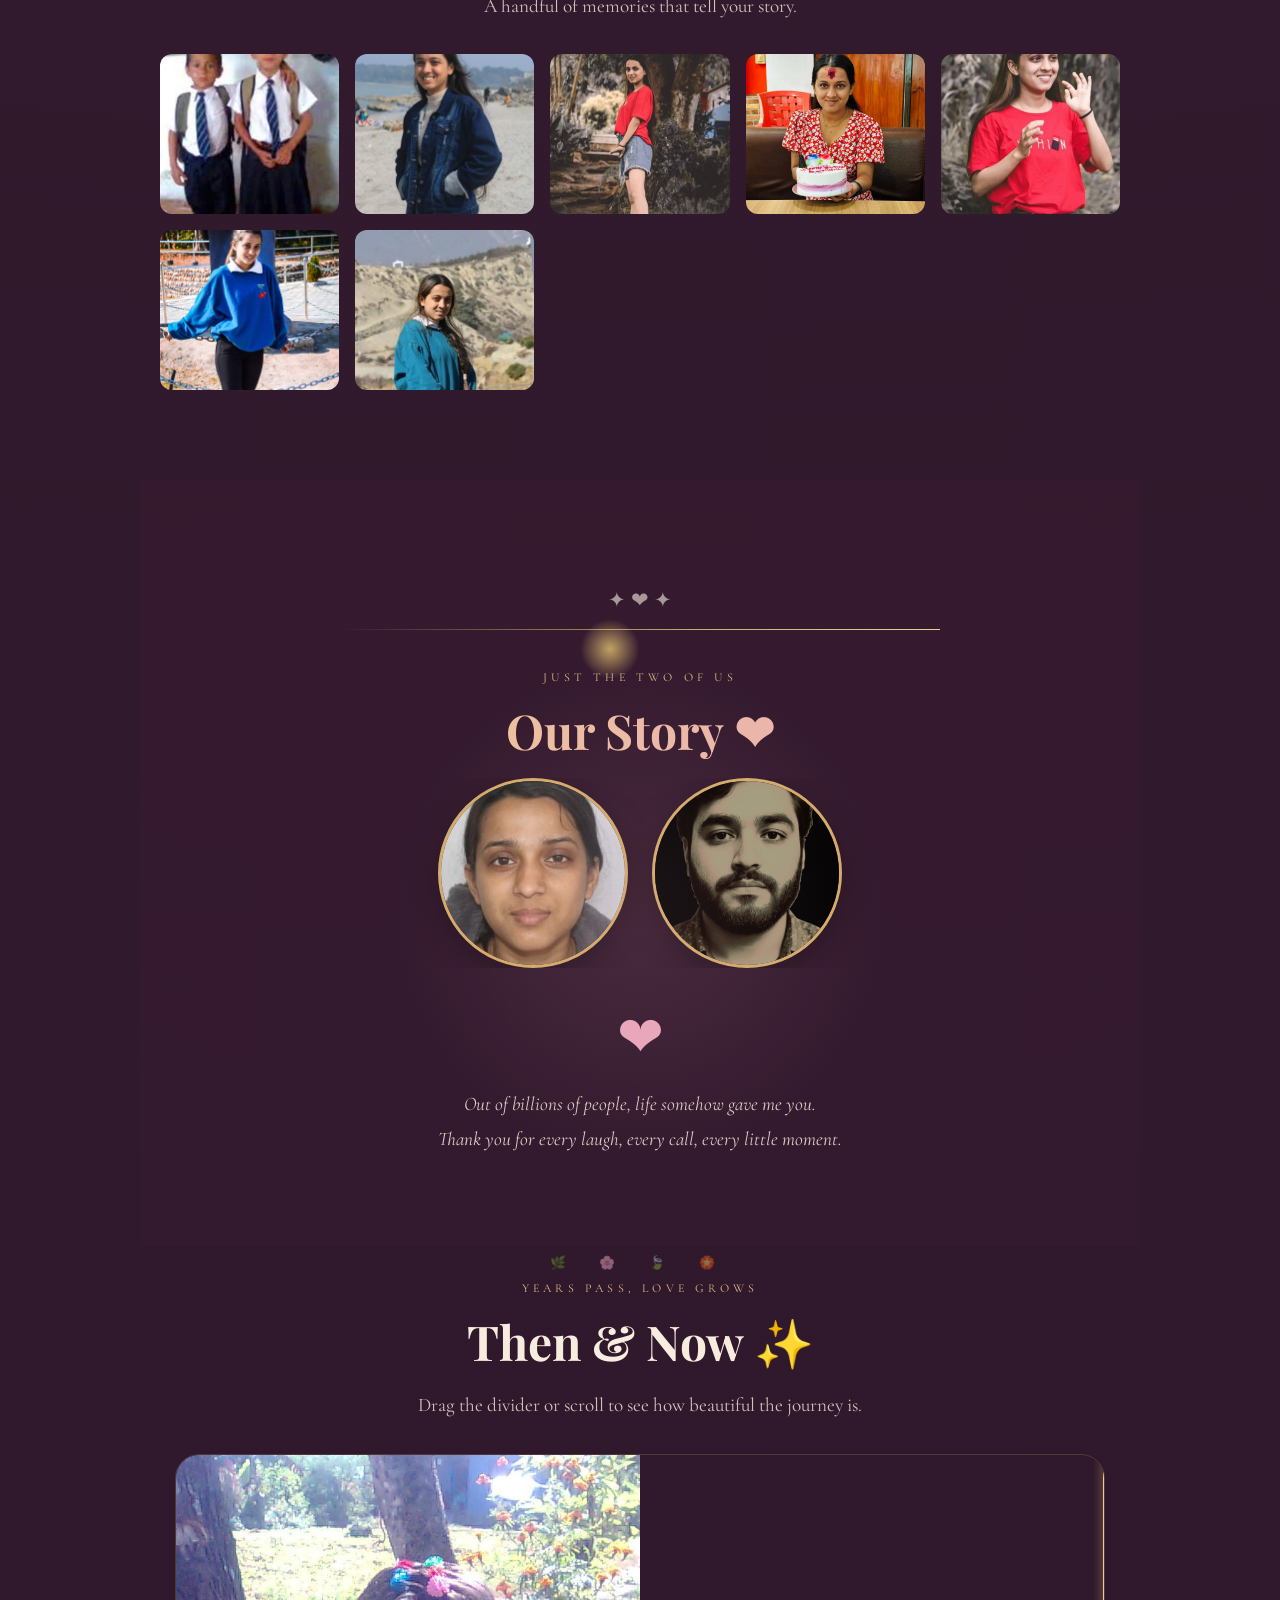
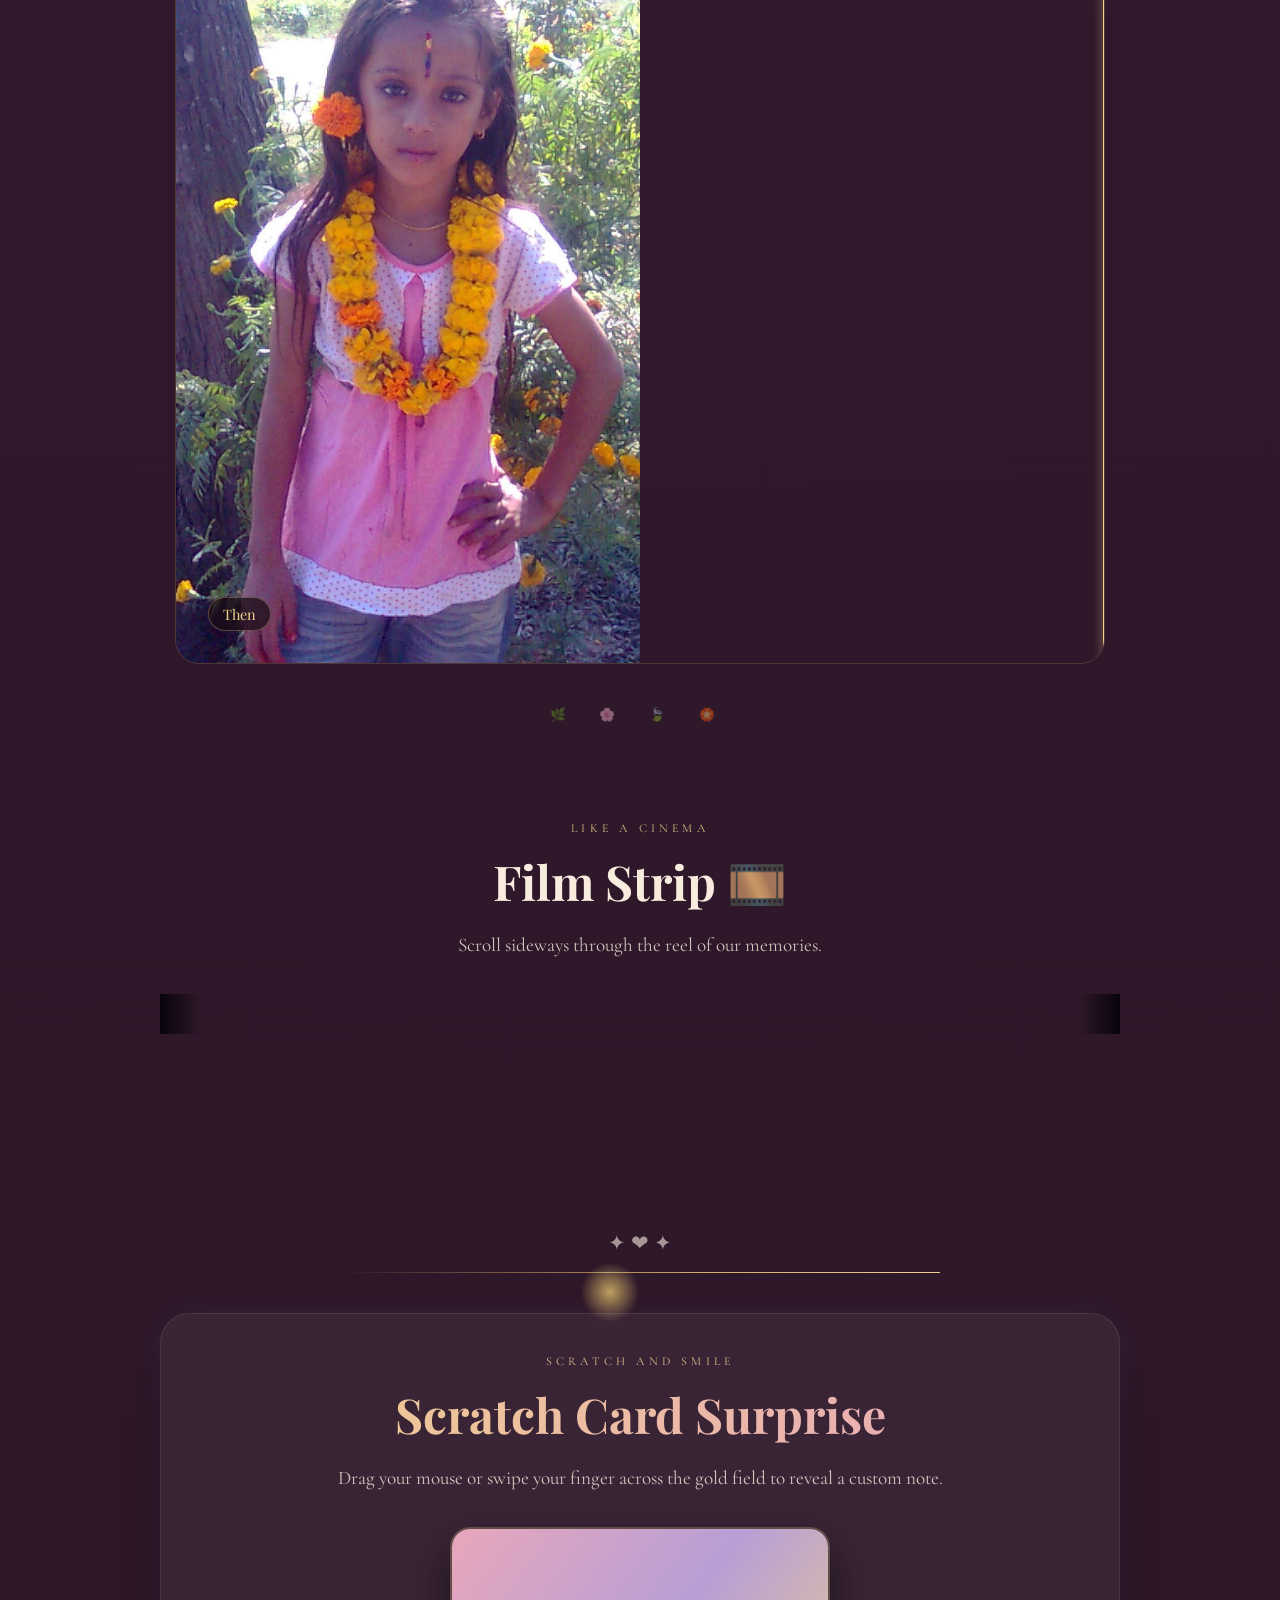
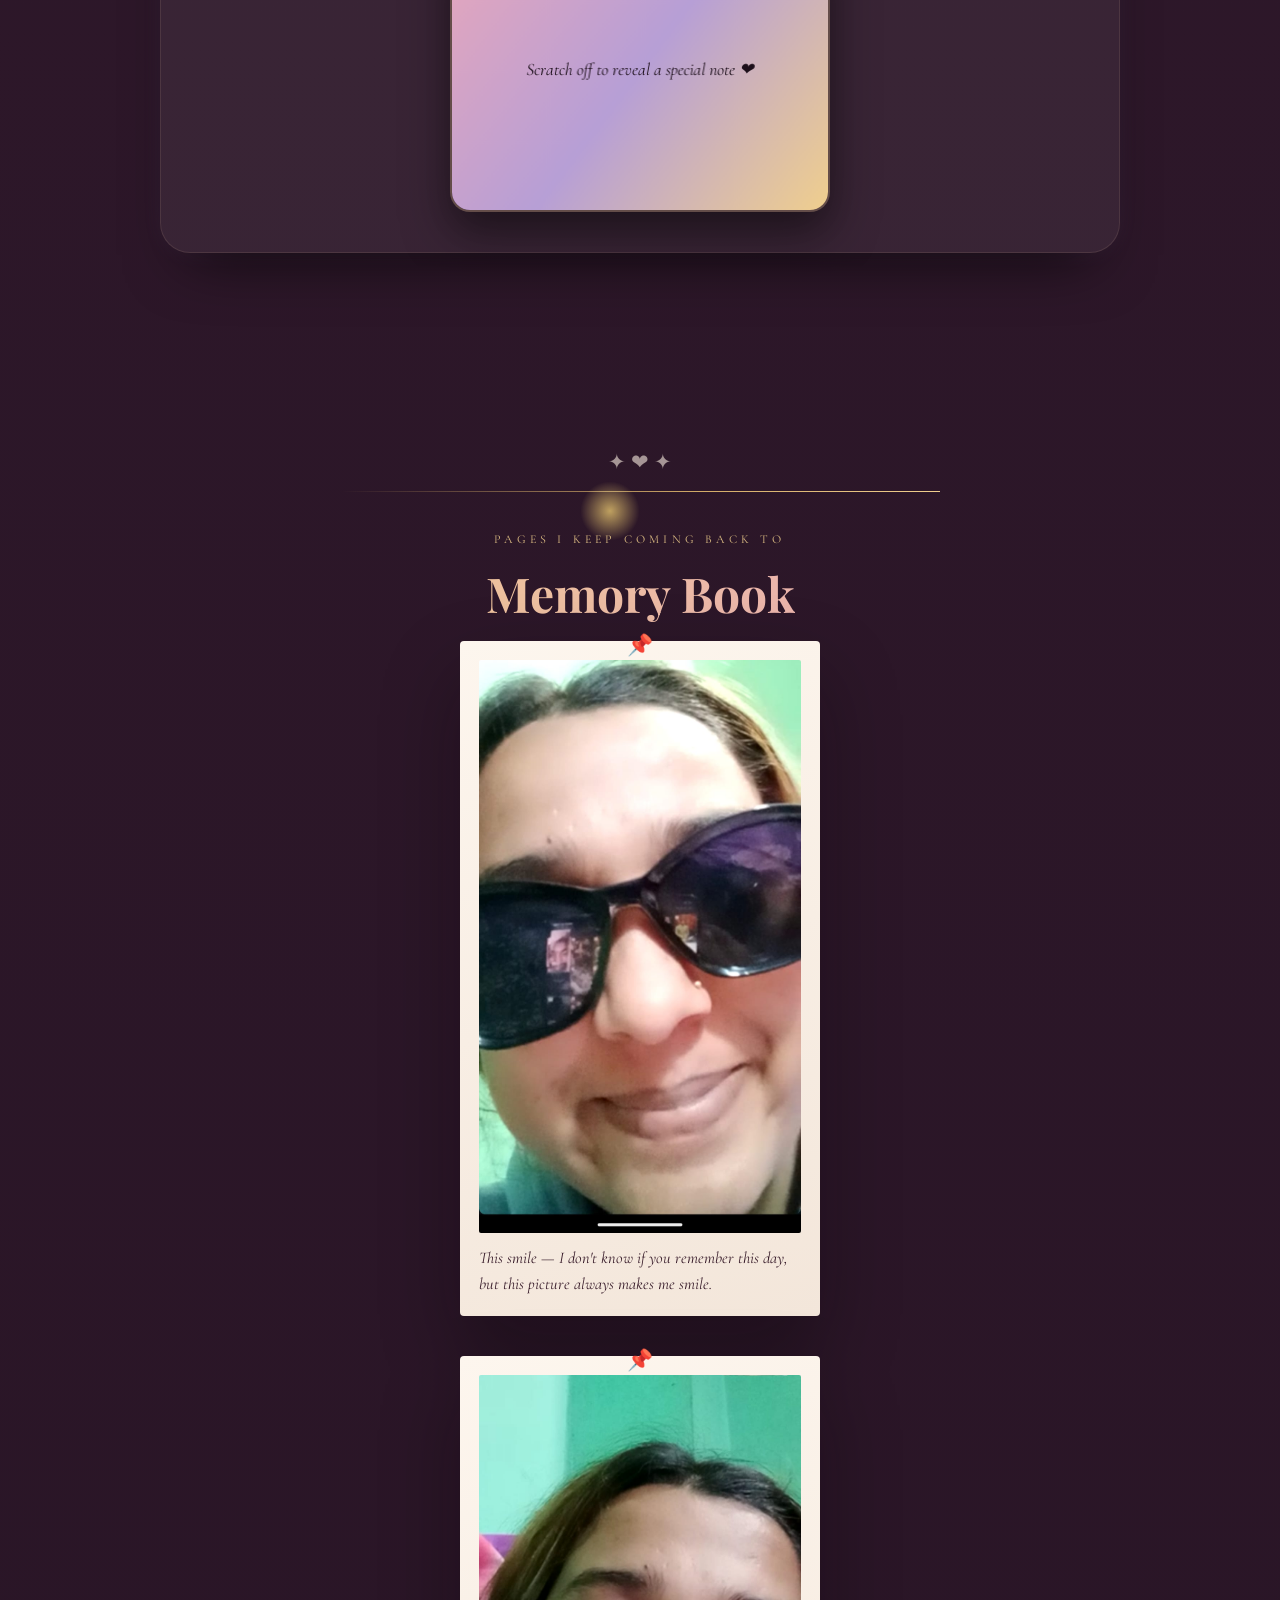
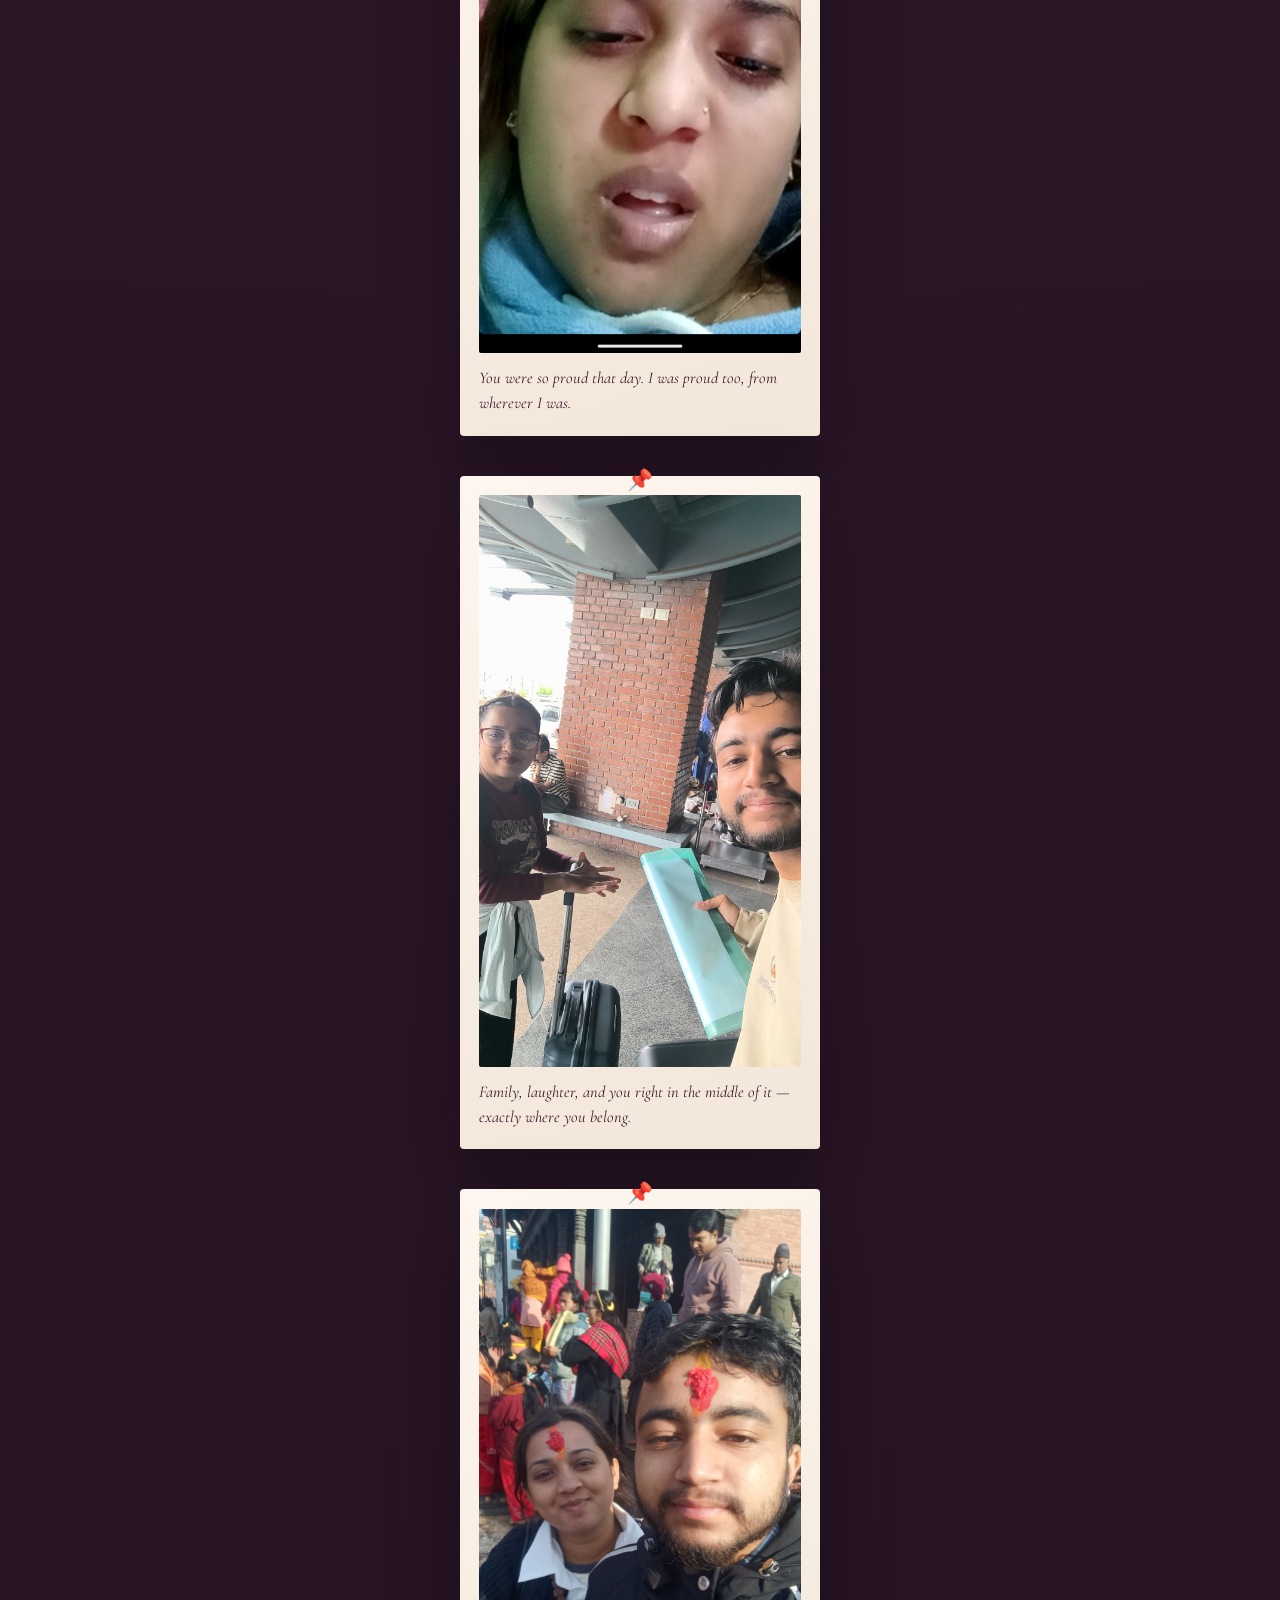
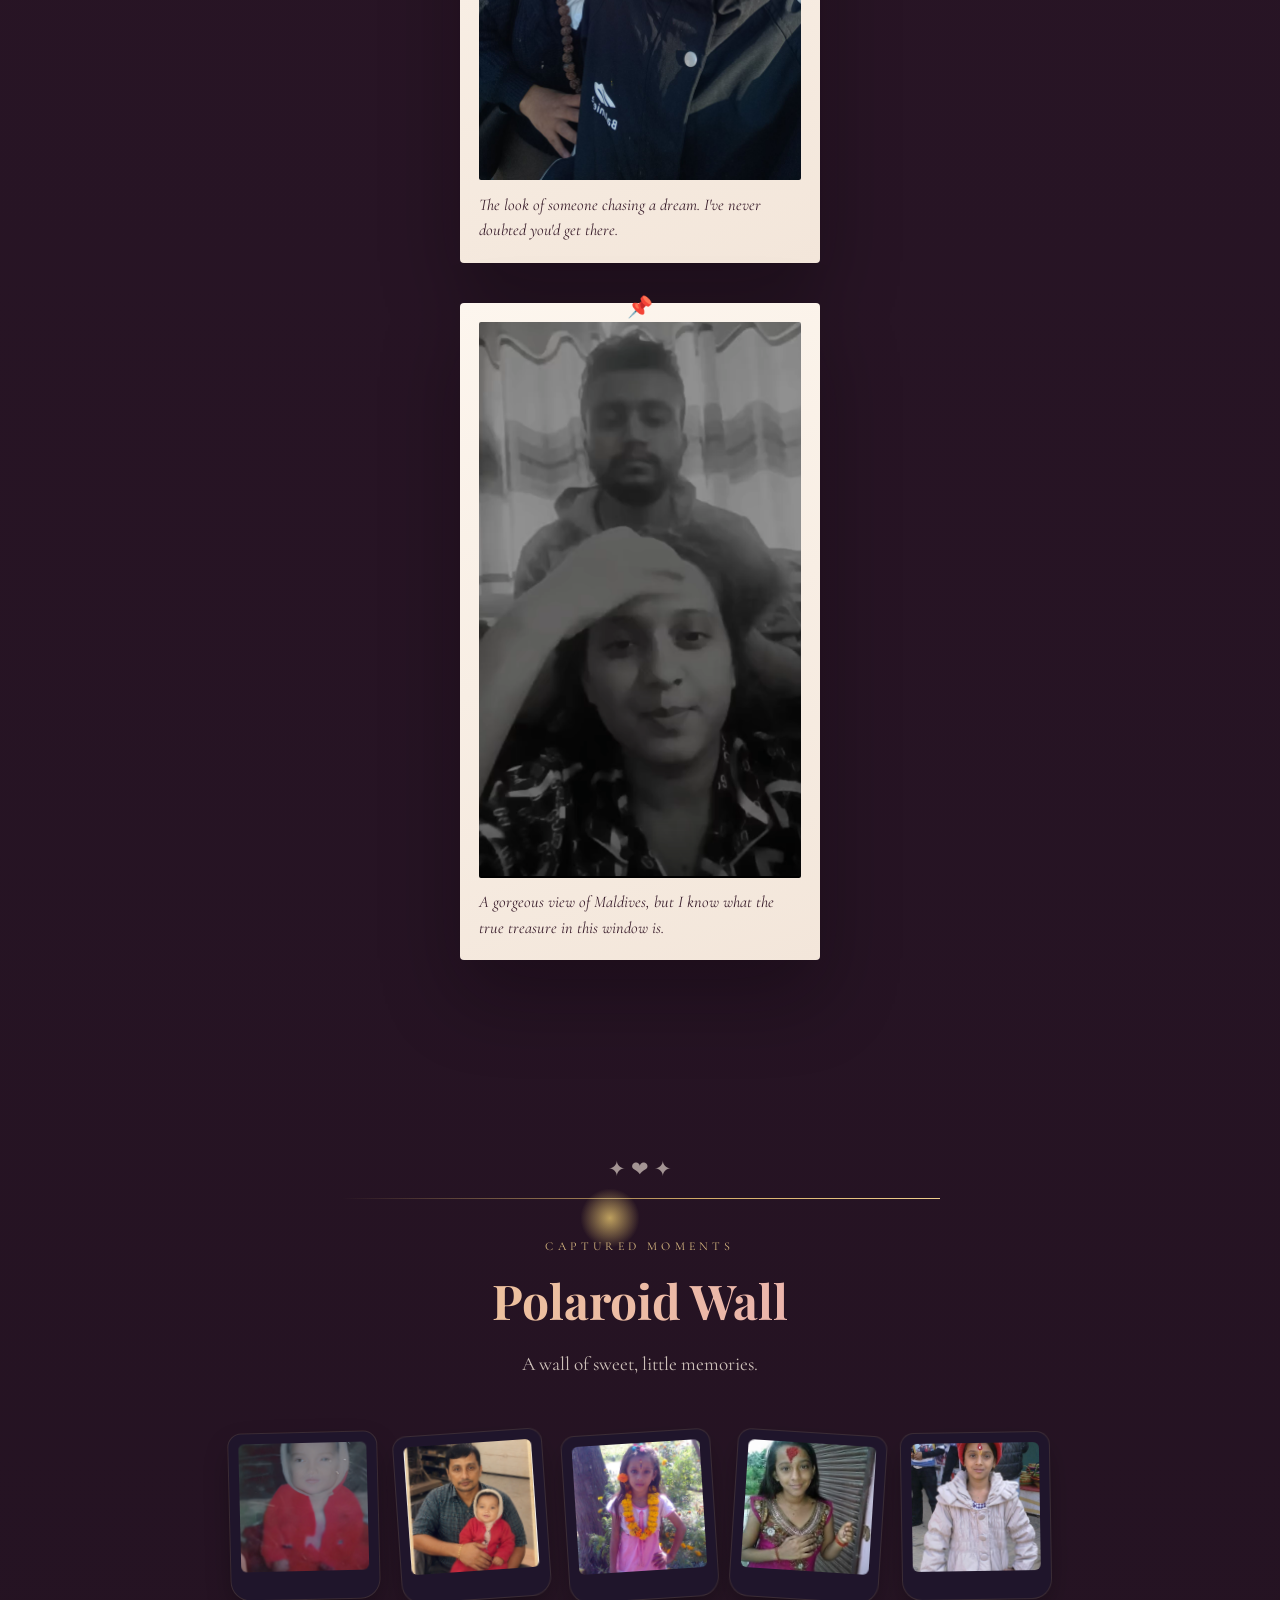
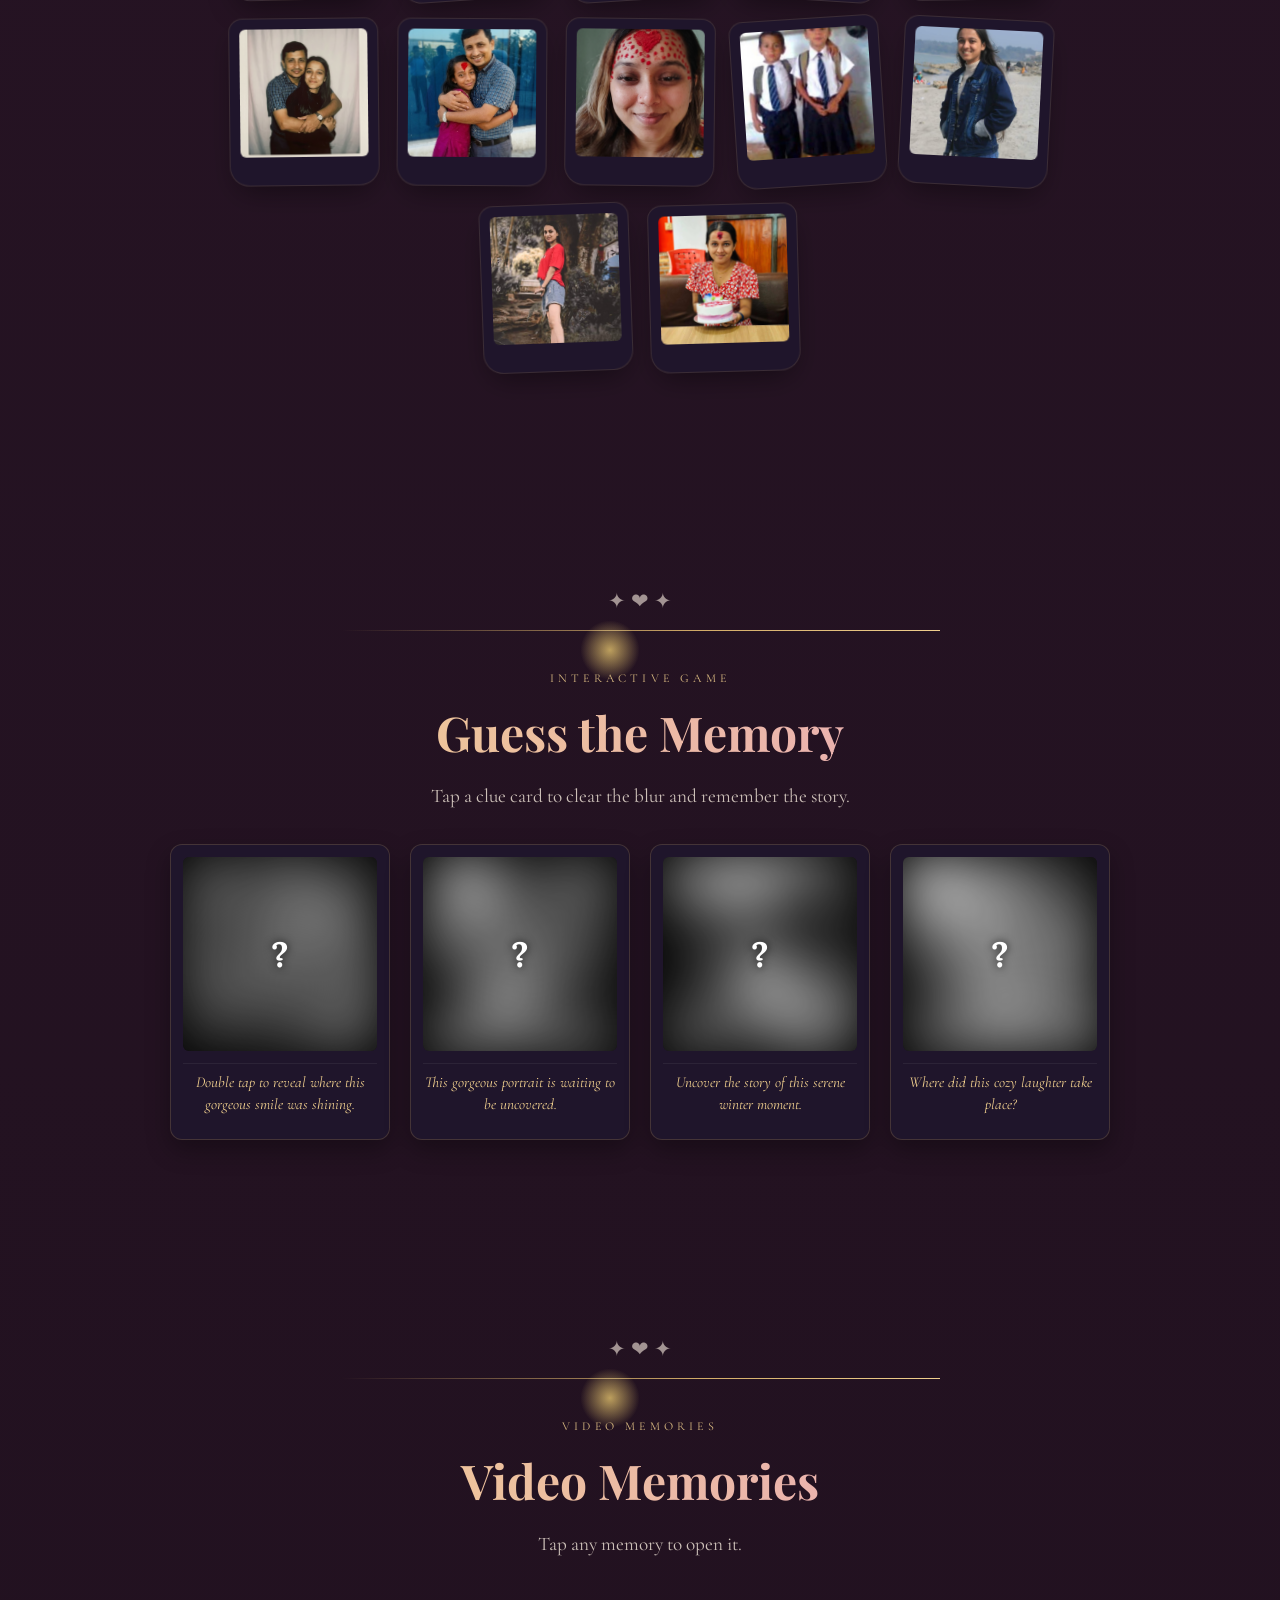
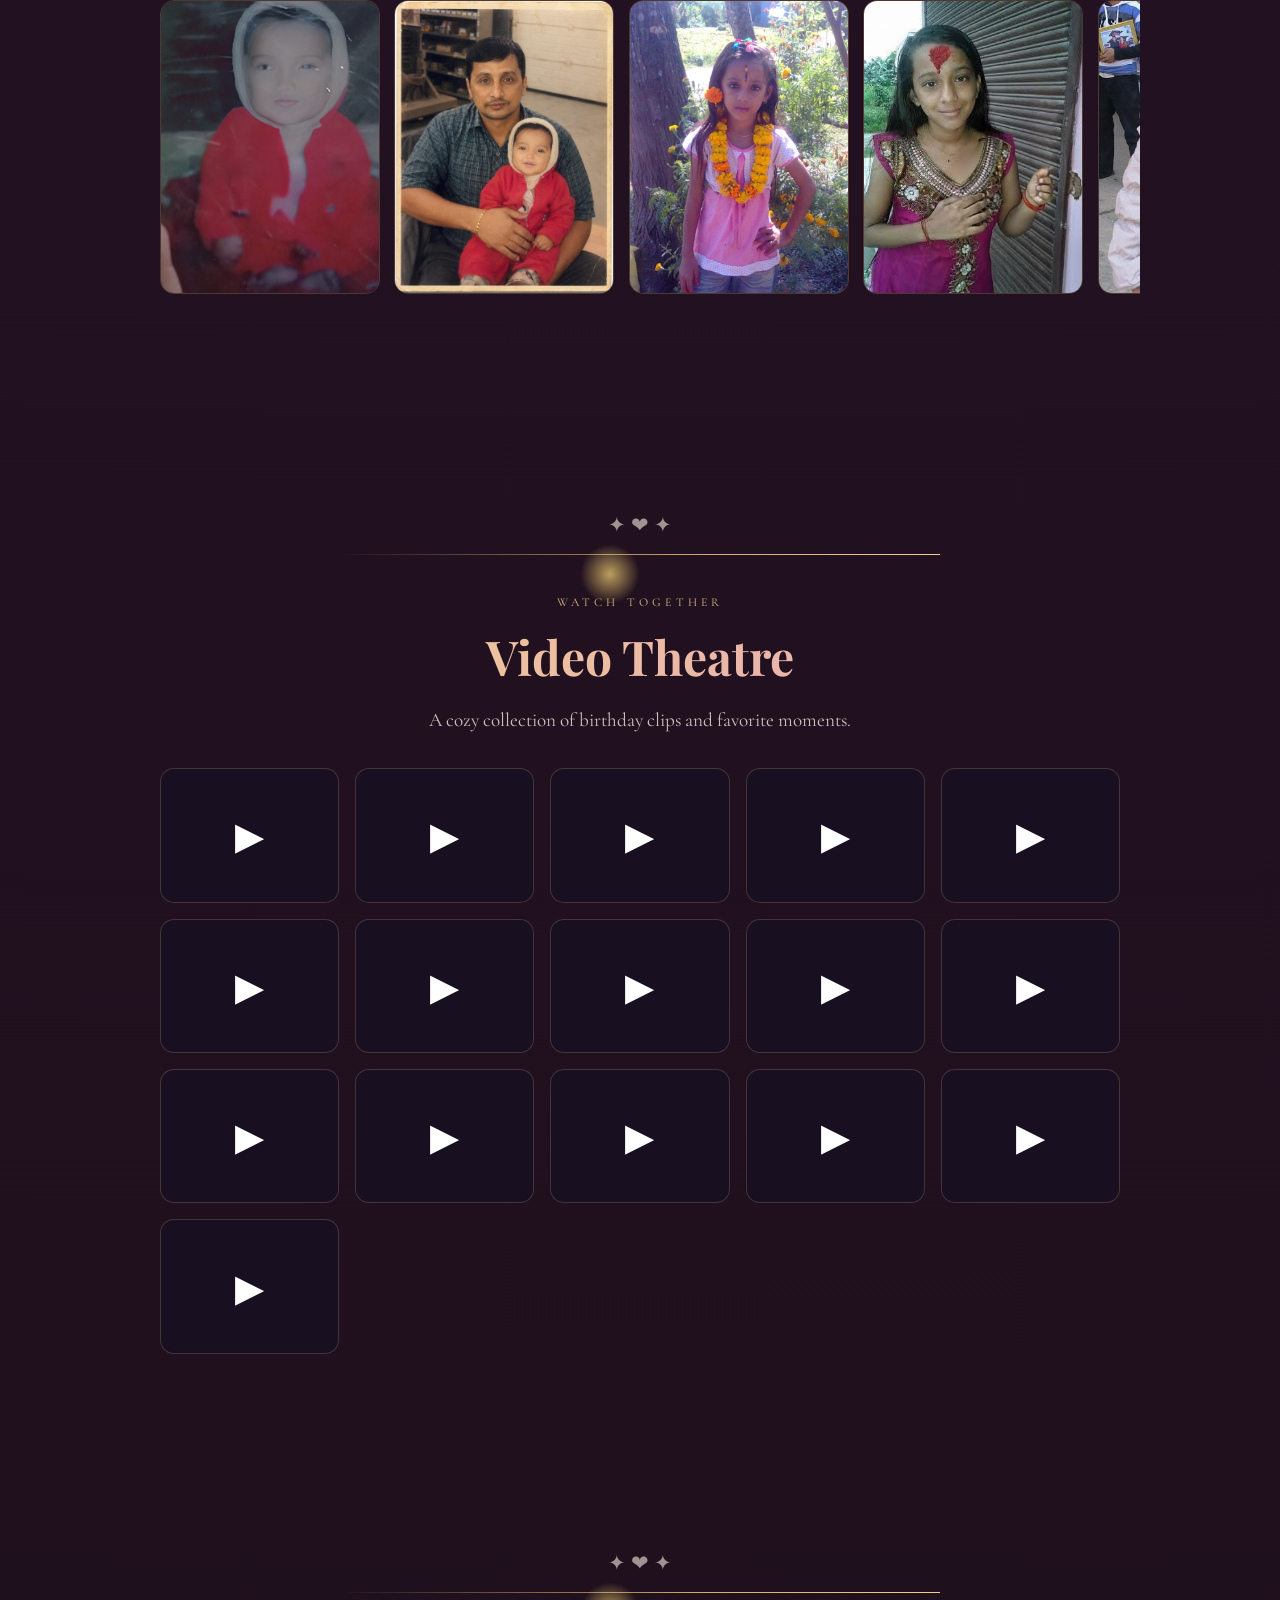
==== commit 4c33eebd: "feat: implement interactive premium UI components including chat, vinyl player, and constellation ma" ====
--- a/index.html
+++ b/index.html
@@ -3,11 +3,15 @@
 <head>
   <meta charset="UTF-8">
   <meta name="viewport" content="width=device-width, initial-scale=1.0, viewport-fit=cover">
-  <title>25th Birthday Celebration</title>
+  <title>Happy Birthday Samikshya 🎂</title>
+  <meta name="description" content="A premium interactive birthday celebration for Samikshya's 25th birthday — made with love from Nepal to Maldives.">
+  <link rel="icon" href="data:image/svg+xml,<svg xmlns='http://www.w3.org/2000/svg' viewBox='0 0 100 100'><text y='.9em' font-size='90'>🎂</text></svg>">
   <link rel="preconnect" href="https://fonts.googleapis.com">
   <link rel="preconnect" href="https://fonts.gstatic.com" crossorigin>
   <link href="https://fonts.googleapis.com/css2?family=Playfair+Display:ital,wght@0,500;0,600;0,700;1,600&family=Cormorant+Garamond:ital,wght@0,400;0,500;0,600;1,500&family=Parisienne&family=Lora:ital,wght@0,400;0,500;1,400&family=Caveat:wght@400;700&display=swap" rel="stylesheet">
   <link rel="stylesheet" href="style.css">
+  <link rel="stylesheet" href="enhancements.css">
+  <link rel="stylesheet" href="enhancements_v2.css">
   <script>
     window.placeholderImg = function(imgEl, label) {
       imgEl.onerror = null;
@@ -469,5 +473,7 @@
 </div>
 
 <script src="script.js" defer></script>
+<script src="enhancements.js" defer></script>
+<script src="enhancements_v2.js" defer></script>
 </body>
 </html>
--- a/enhancements.css
+++ b/enhancements.css
@@ -0,0 +1,429 @@
+/* ═══════════════════════════════════════ 
+   PREMIUM ENHANCEMENTS — enhancements.css  
+═══════════════════════════════════════ */
+
+/* ── CUSTOM CURSOR ── */
+*, *::before, *::after { cursor: none !important; }
+#custom-cursor {
+  position: fixed; width: 18px; height: 18px; border-radius: 50%;
+  background: radial-gradient(circle, rgba(240,207,142,0.9), rgba(232,167,187,0.5));
+  box-shadow: 0 0 14px 4px rgba(240,207,142,0.45);
+  pointer-events: none; z-index: 999999; transform: translate(-50%,-50%);
+  transition: transform 0.08s ease, width 0.2s, height 0.2s;
+  mix-blend-mode: screen;
+}
+#custom-cursor.clicking { width: 28px; height: 28px; }
+
+/* ── CURTAIN REVEAL ── */
+#curtain-left, #curtain-right {
+  position: fixed; top: 0; width: 50%; height: 100%; z-index: 9998;
+  background: #0a0308; transition: transform 1.2s cubic-bezier(0.76,0,0.24,1);
+}
+#curtain-left  { left: 0; transform-origin: left; }
+#curtain-right { right: 0; transform-origin: right; }
+#curtain-left.open  { transform: translateX(-100%); }
+#curtain-right.open { transform: translateX(100%); }
+
+/* ── PRELOADER TEXT ── */
+#loaderPercent {
+  font-family: 'Cormorant Garamond', serif; font-style: italic;
+  font-size: 1.1rem; color: rgba(248,236,223,0.85); margin-top: 0.5rem;
+  letter-spacing: 0.08em;
+}
+
+/* ── BREATHING GLOW on loader heart ── */
+.loader-heart { animation: breatheGlow 2.4s ease-in-out infinite; }
+@keyframes breatheGlow {
+  0%,100% { filter: drop-shadow(0 0 6px rgba(232,167,187,0.3)); }
+  50%      { filter: drop-shadow(0 0 22px rgba(232,167,187,0.9)); }
+}
+
+/* ── HEART SCROLL PROGRESS (heart-shaped) ── */
+.scroll-progress-bar {
+  background: linear-gradient(90deg, #e8a7bb, #f0cf8e, #b79fd6);
+  background-size: 200%; animation: gradientShift 3s linear infinite;
+}
+@keyframes gradientShift { 0%{background-position:0%} 100%{background-position:200%} }
+
+/* ── SECTION SCALE ENTER/LEAVE ── */
+.reveal-el { transition: opacity 0.8s ease, transform 0.8s ease; }
+.reveal-el.leaving { transform: scale(0.96); opacity: 0.4; }
+.reveal-el.active  { transform: scale(1);    opacity: 1; }
+
+/* ── SCROLL-LINKED BG GRADIENT ── */
+body { transition: background 1.5s ease; }
+body.theme-dusk  { background: radial-gradient(circle at top, #3a1e34, #120913 60%, #09040d); }
+body.theme-gold  { background: radial-gradient(circle at top, #2d1a00, #1a0c02 60%, #09040d); }
+body.theme-rose  { background: radial-gradient(circle at top, #2a0d1a, #14060e 60%, #09040d); }
+body.theme-night { background: radial-gradient(circle at top, #080418, #030110 60%, #09040d); }
+body.theme-dawn  { background: radial-gradient(circle at top, #1d0d1a, #0e0510 60%, #09040d); }
+
+/* ── TYPEWRITER "reads itself" — highlight word by word ── */
+.typewriter-highlight { background: rgba(240,207,142,0.18); border-radius: 3px;
+  transition: background 0.3s; padding: 0 2px; }
+
+/* ── GRADIENT TEXT SHIFT ── */
+.gradient-text-animate {
+  background: linear-gradient(90deg, #f0cf8e, #e8a7bb, #b79fd6, #f0cf8e);
+  background-size: 300%; -webkit-background-clip: text; background-clip: text;
+  color: transparent; animation: gradientText 5s linear infinite;
+}
+@keyframes gradientText { 0%{background-position:0%} 100%{background-position:300%} }
+
+/* ── DROP CAP ── */
+#letterText .drop-cap::first-letter {
+  font-family: 'Playfair Display', serif; font-size: 4rem; font-weight: 700;
+  float: left; line-height: 0.75; margin: 0 8px 0 0; color: #d3ac68;
+  text-shadow: 0 0 20px rgba(211,172,104,0.4);
+}
+
+/* ── UNDERLINE DRAW ANIMATION ── */
+.underline-draw {
+  position: relative; display: inline-block;
+}
+.underline-draw::after {
+  content: ''; position: absolute; bottom: -2px; left: 0; width: 0; height: 2px;
+  background: linear-gradient(90deg, #e8a7bb, #f0cf8e);
+  transition: width 0.8s cubic-bezier(0.22,1,0.36,1);
+}
+.underline-draw.drawn::after { width: 100%; }
+
+/* ── AURORA BACKGROUND WAVES ── */
+#aurora-bg {
+  position: fixed; inset: 0; pointer-events: none; z-index: 0; overflow: hidden;
+}
+.aurora-wave {
+  position: absolute; width: 200%; height: 200%; opacity: 0.04;
+  border-radius: 40%; animation: auroraRotate 25s linear infinite;
+}
+.aurora-wave:nth-child(1) { background: radial-gradient(ellipse, #b79fd6, transparent 60%); top: -50%; left: -50%; animation-duration: 22s; }
+.aurora-wave:nth-child(2) { background: radial-gradient(ellipse, #e8a7bb, transparent 60%); top: -60%; left: -30%; animation-duration: 30s; animation-direction: reverse; }
+.aurora-wave:nth-child(3) { background: radial-gradient(ellipse, #f0cf8e, transparent 60%); top: -40%; left: -60%; animation-duration: 18s; }
+@keyframes auroraRotate { to { transform: rotate(360deg); } }
+
+/* ── FLOATING DUST PARTICLES ── */
+.dust-particle {
+  position: fixed; border-radius: 50%; pointer-events: none; z-index: 3;
+  background: rgba(240,207,142,0.6); animation: dustFloat linear infinite;
+}
+@keyframes dustFloat {
+  0%   { transform: translateY(100vh) translateX(0px); opacity: 0; }
+  10%  { opacity: 1; }
+  90%  { opacity: 0.5; }
+  100% { transform: translateY(-10vh) translateX(var(--drift,20px)); opacity: 0; }
+}
+
+/* ── FALLING PETALS ── */
+.falling-petal {
+  position: fixed; pointer-events: none; z-index: 4; font-size: 1rem;
+  animation: petalFall linear forwards;
+}
+@keyframes petalFall {
+  0%   { transform: translateY(-5vh) rotate(0deg) translateX(0px); opacity: 1; }
+  100% { transform: translateY(110vh) rotate(var(--rot,360deg)) translateX(var(--drift,30px)); opacity: 0; }
+}
+
+/* ── FIREFLY EFFECT ── */
+.firefly {
+  position: fixed; border-radius: 50%; pointer-events: none; z-index: 4;
+  width: 4px; height: 4px;
+  background: rgba(240,207,142,0.9);
+  box-shadow: 0 0 8px 3px rgba(240,207,142,0.6);
+  animation: fireflyDrift ease-in-out infinite;
+}
+@keyframes fireflyDrift {
+  0%,100% { transform: translate(0,0); opacity: 0; }
+  20%      { opacity: 1; }
+  50%      { transform: translate(var(--dx,30px), var(--dy,-20px)); opacity: 0.9; }
+  80%      { opacity: 0.3; }
+}
+
+/* ── RAIN ON GLASS (distance section) ── */
+#distance { position: relative; overflow: hidden; }
+.rain-drop {
+  position: absolute; top: -10px; width: 1.5px; opacity: 0;
+  background: linear-gradient(transparent, rgba(183,159,214,0.5));
+  animation: rainFall linear infinite;
+}
+@keyframes rainFall {
+  0%   { transform: translateY(0); opacity: 0; }
+  10%  { opacity: 0.7; }
+  100% { transform: translateY(110%); opacity: 0; }
+}
+
+/* ── STARFIELD SPEED TWINKLE ── */
+.stars-fast .star-dot { animation-duration: 0.3s !important; }
+
+/* ── GOLD FOIL DIVIDERS ── */
+.foil-divider {
+  height: 1px; margin: 0 auto 2.5rem;
+  background: linear-gradient(90deg, transparent, #d3ac68 30%, #f0cf8e 50%, #d3ac68 70%, transparent);
+  background-size: 200%; animation: foilShimmer 3s linear infinite;
+  max-width: 600px;
+}
+@keyframes foilShimmer { 0%{background-position:200%} 100%{background-position:-200%} }
+
+/* ── SVG FLOURISH DIVIDERS ── */
+.section-flourish {
+  text-align: center; margin: 1rem 0; font-size: 1.3rem; opacity: 0.6;
+  animation: flourishSpin 6s ease-in-out infinite;
+}
+@keyframes flourishSpin { 0%,100%{transform:scale(1) rotate(0deg)} 50%{transform:scale(1.1) rotate(8deg)} }
+
+/* ── SHIMMER BUTTON ── */
+.btn { position: relative; overflow: hidden; }
+.btn::after {
+  content: ''; position: absolute; top: 0; left: -100%; width: 60%; height: 100%;
+  background: linear-gradient(90deg, transparent, rgba(255,255,255,0.25), transparent);
+  transform: skewX(-20deg); transition: left 0.6s ease;
+}
+.btn:hover::after { left: 160%; }
+
+/* ── SPRING BOUNCE PRESS ── */
+.btn:active { transform: scale(0.92) !important; transition: transform 0.1s !important; }
+
+/* ── GLASSMORPHISM CARDS (extended) ── */
+.reason-card, .open-when-card, .guess-card, .book-page {
+  backdrop-filter: blur(12px); -webkit-backdrop-filter: blur(12px);
+}
+
+/* ── COLORED GLOW SHADOWS ── */
+.btn-primary  { box-shadow: 0 18px 40px rgba(232,167,187,0.35), 0 0 0 0 rgba(232,167,187,0); }
+.btn-primary:hover { box-shadow: 0 24px 50px rgba(232,167,187,0.5), 0 0 20px rgba(240,207,142,0.2); }
+.btn-gold     { box-shadow: 0 12px 30px rgba(211,172,104,0.4); }
+.btn-gold:hover { box-shadow: 0 18px 40px rgba(240,207,142,0.55); }
+.glass        { box-shadow: 0 30px 60px -28px rgba(0,0,0,.75), 0 0 25px rgba(183,159,214,0.08); }
+
+/* ── ASYMMETRIC SECTIONS ── */
+#story .section-inner     { transform: none; }
+#reasons25 .section-inner { margin-left: auto; margin-right: 0; }
+#letter .section-inner    { max-width: 700px; }
+
+/* ── STICKY JUMP NAV ── */
+#jump-nav {
+  position: fixed; bottom: 2rem; right: 1.2rem; z-index: 500;
+  display: flex; flex-direction: column; gap: 8px; align-items: flex-end;
+}
+#jump-to-finale {
+  background: linear-gradient(135deg,#f0cf8e,#d3ac68);
+  color: #1c0f1a; border: none; border-radius: 999px;
+  padding: 8px 16px; font-family: 'Playfair Display', serif;
+  font-size: 0.8rem; cursor: pointer; box-shadow: 0 6px 20px rgba(211,172,104,0.4);
+  transition: transform 0.2s, box-shadow 0.2s;
+}
+#jump-to-finale:hover { transform: translateY(-3px) scale(1.04); box-shadow: 0 10px 28px rgba(240,207,142,0.5); }
+
+/* ── CANDLELIGHT MODE TOGGLE ── */
+body.candle-mode {
+  background: radial-gradient(circle at top, #1a0900, #0d0400 60%, #060200) !important;
+  --candle: 1;
+}
+body.candle-mode .glass { background: rgba(255,160,50,0.04); border-color: rgba(255,160,50,0.15); }
+body.candle-mode #hero h1 { background: linear-gradient(135deg,#ffb347,#ffd700,#ff8c00); -webkit-background-clip:text; background-clip:text; }
+body.candle-mode .section-title { color: #FFD07A; }
+body.candle-mode .eyebrow { color: #ffb347; }
+#candle-toggle {
+  position: fixed; top: 4.2rem; right: 1.1rem; z-index: 60;
+  width: 48px; height: 48px; border-radius: 50%;
+  background: rgba(28,15,26,.65); backdrop-filter: blur(6px);
+  border: 1px solid rgba(212,175,106,.35); color: #f0cf8e;
+  font-size: 1.3rem; display: flex; align-items: center; justify-content: center;
+  cursor: pointer; transition: transform 0.2s;
+}
+#candle-toggle:hover { transform: scale(1.1); }
+
+/* ── CANDLE FLICKER GLOW behind cake ── */
+#cake-section { position: relative; }
+#cake-section::before {
+  content: ''; position: absolute; inset: 0; pointer-events: none;
+  background: radial-gradient(ellipse at 50% 80%, rgba(255,159,74,0.12), transparent 60%);
+  animation: candleFlicker 2s ease-in-out infinite;
+}
+@keyframes candleFlicker {
+  0%,100% { opacity: 0.7; transform: scale(1); }
+  30%     { opacity: 1;   transform: scale(1.02); }
+  60%     { opacity: 0.5; transform: scale(0.99); }
+}
+
+/* ── DIAGONAL WIPE SECTION DIVIDER ── */
+.diagonal-wipe {
+  height: 60px; overflow: hidden; position: relative; pointer-events: none;
+}
+.diagonal-wipe::before {
+  content: ''; position: absolute; inset: 0;
+  background: inherit;
+  clip-path: polygon(0 0, 100% 40%, 100% 100%, 0 100%);
+}
+
+/* ── TORN PAPER EDGE DIVIDERS ── */
+.torn-top, .torn-bottom {
+  height: 28px; width: 100%; position: relative; overflow: hidden;
+}
+.torn-top::after, .torn-bottom::after {
+  content: '';
+  position: absolute; left: -1%; width: 102%; height: 100%;
+  background: #0a0308;
+}
+.torn-top::after    { clip-path: polygon(0 100%,2% 60%,5% 80%,8% 50%,12% 70%,16% 45%,20% 65%,25% 40%,30% 60%,35% 35%,40% 55%,45% 30%,50% 50%,55% 25%,60% 45%,65% 20%,70% 40%,75% 15%,80% 35%,85% 10%,90% 30%,95% 8%,100% 25%,100% 100%); }
+.torn-bottom::after { clip-path: polygon(0 0,5% 40%,10% 20%,15% 55%,20% 30%,25% 60%,30% 35%,35% 65%,40% 40%,45% 70%,50% 45%,55% 75%,60% 50%,65% 80%,70% 55%,75% 85%,80% 60%,85% 90%,90% 65%,95% 95%,100% 70%,100% 0); }
+
+/* ── VOICE MESSAGE WALL ── */
+#voice-wall { margin-top: 1.5rem; display: flex; flex-wrap: wrap; gap: 14px; justify-content: center; }
+.voice-chip {
+  background: linear-gradient(135deg, #2a1d36, #1a0f22);
+  border: 1.5px solid rgba(240,207,142,0.25); border-radius: 999px;
+  padding: 10px 20px; cursor: pointer; font-family: 'Cormorant Garamond', serif;
+  font-style: italic; font-size: 0.95rem; color: #f0cf8e;
+  transition: all 0.3s; display: flex; align-items: center; gap: 8px;
+}
+.voice-chip:hover { border-color: #f0cf8e; transform: translateY(-2px); box-shadow: 0 8px 20px rgba(211,172,104,0.3); }
+.voice-chip .vc-icon { font-size: 1.3rem; }
+.voice-chip.playing { border-color: #e8a7bb; background: rgba(232,167,187,0.12); animation: voicePulse 1s ease infinite; }
+@keyframes voicePulse { 0%,100%{box-shadow:0 0 0 0 rgba(232,167,187,0.4)} 50%{box-shadow:0 0 0 8px rgba(232,167,187,0)} }
+
+/* ── NEXT CHAPTER SECTION ── */
+#next-chapter { background: radial-gradient(ellipse at center, rgba(211,172,104,0.07), transparent 70%); }
+.chapter-promise {
+  max-width: 560px; margin: 2rem auto; padding: 2rem 2.5rem;
+  background: rgba(255,255,255,0.04); border: 1.5px solid rgba(211,172,104,0.25);
+  border-radius: 20px; text-align: left; position: relative;
+}
+.chapter-promise::before { content: '✈️'; position: absolute; top: -1rem; left: 50%; transform: translateX(-50%); font-size: 2rem; }
+.chapter-promise h3 { font-family: 'Playfair Display', serif; color: #f0cf8e; margin: 0 0 0.8rem; font-size: 1.3rem; }
+.chapter-promise p  { font-family: 'Cormorant Garamond', serif; font-style: italic; line-height: 1.8; margin: 0; font-size: 1.1rem; color: rgba(248,236,223,0.9); }
+
+/* ── REPLY LINK (real email) ── */
+.reply-link {
+  display: inline-flex; align-items: center; gap: 8px;
+  margin-top: 18px; padding: 12px 24px; border-radius: 999px;
+  background: linear-gradient(135deg, #e8a7bb, #b79fd6);
+  color: #1c0f1a; font-family: 'Playfair Display', serif; font-weight: 600;
+  text-decoration: none; font-size: 0.95rem;
+  transition: transform 0.2s, box-shadow 0.2s;
+  box-shadow: 0 8px 24px rgba(232,167,187,0.3);
+}
+.reply-link:hover { transform: translateY(-3px) scale(1.03); box-shadow: 0 14px 32px rgba(232,167,187,0.45); }
+
+/* ── FILM STRIP SECTION ── */
+.filmstrip-wrap {
+  display: flex; overflow-x: auto; gap: 0; padding: 20px 0;
+  scrollbar-width: thin; scrollbar-color: #d3ac68 transparent;
+  position: relative;
+}
+.filmstrip-wrap::before, .filmstrip-wrap::after {
+  content: ''; position: absolute; top: 0; bottom: 0; width: 40px; z-index: 5; pointer-events: none;
+}
+.filmstrip-wrap::before { left: 0; background: linear-gradient(90deg, #09040d, transparent); }
+.filmstrip-wrap::after  { right: 0; background: linear-gradient(-90deg, #09040d, transparent); }
+.film-frame {
+  flex: 0 0 180px; position: relative; border-right: 8px solid #1a0d26;
+  background: #000;
+}
+.film-frame::before, .film-frame::after {
+  content: ''; position: absolute; left: 0; right: 0; height: 18px;
+  background: repeating-linear-gradient(90deg, #1a0d26 0px, #1a0d26 10px, #f0cf8e 10px, #f0cf8e 18px, #1a0d26 18px, #1a0d26 28px);
+  z-index: 2;
+}
+.film-frame::before { top: 0; }
+.film-frame::after  { bottom: 0; }
+.film-frame img { width: 100%; height: 140px; object-fit: cover; display: block; margin: 18px 0; }
+
+/* ── SPIN THE WHEEL COMPLIMENT ── */
+#spin-wheel-wrap { text-align: center; margin: 2rem auto; max-width: 360px; }
+#spin-result {
+  min-height: 3rem; font-family: 'Playfair Display', serif;
+  font-size: 1.2rem; color: #f0cf8e; margin-top: 1rem;
+  animation: fadeUp 0.5s ease;
+}
+
+/* ── LIVE DISTANCE COUNTDOWN ── */
+#live-countdown-wrap {
+  max-width: 420px; margin: 1.5rem auto; text-align: center;
+  padding: 1.5rem; background: rgba(255,255,255,0.04);
+  border: 1px solid rgba(240,207,142,0.2); border-radius: 20px;
+}
+#live-countdown-wrap .lcd-number {
+  font-family: 'Playfair Display', serif; font-size: 3rem;
+  background: linear-gradient(135deg,#f0cf8e,#e8a7bb); -webkit-background-clip: text;
+  background-clip: text; color: transparent; line-height: 1;
+}
+#live-countdown-wrap .lcd-label { font-size: 0.72rem; letter-spacing: 0.12em; text-transform: uppercase; opacity: 0.6; margin-top: 2px; }
+
+/* ── KONAMI EASTER EGG BONUS ── */
+#konami-overlay {
+  position: fixed; inset: 0; z-index: 999990;
+  background: rgba(10,3,14,0.96); display: none;
+  align-items: center; justify-content: center; flex-direction: column;
+  text-align: center; padding: 2rem;
+}
+#konami-overlay.show { display: flex; animation: fadeIn 0.5s ease; }
+@keyframes fadeIn { from{opacity:0} to{opacity:1} }
+#konami-close { position: absolute; top: 1.2rem; right: 1.5rem; font-size: 2rem; background: none; border: none; color: #f0cf8e; cursor: pointer; }
+#konami-msg { font-family: 'Playfair Display', serif; font-size: 1.5rem; color: #f0cf8e; max-width: 540px; line-height: 1.7; }
+#konami-msg small { display: block; font-family: 'Cormorant Garamond', serif; font-style: italic; font-size: 1.1rem; color: #e8a7bb; margin-top: 1rem; }
+
+/* ── PLAYLIST MINI PLAYER ── */
+#playlist-player {
+  max-width: 380px; margin: 1.5rem auto;
+  background: rgba(255,255,255,0.04); border: 1px solid rgba(240,207,142,0.2);
+  border-radius: 20px; padding: 1.5rem; text-align: center;
+}
+#playlist-player .album-art {
+  width: 80px; height: 80px; border-radius: 50%; object-fit: cover;
+  border: 2px solid #d3ac68; margin: 0 auto 0.8rem; display: block;
+  animation: albumSpin 8s linear infinite paused;
+}
+#playlist-player .album-art.spinning { animation-play-state: running; }
+@keyframes albumSpin { to { transform: rotate(360deg); } }
+.player-controls { display: flex; justify-content: center; gap: 16px; margin-top: 10px; }
+.player-btn { background: none; border: none; color: #f0cf8e; font-size: 1.3rem; cursor: pointer; transition: transform 0.15s; }
+.player-btn:hover { transform: scale(1.2); }
+.player-track-name { font-family: 'Playfair Display', serif; font-size: 1rem; color: #f8ecdf; margin-bottom: 4px; }
+.player-track-sub  { font-size: 0.78rem; opacity: 0.55; font-style: italic; }
+
+/* ── PAGE-TURN TRANSITION ── */
+.page-turn-enter { animation: pageTurnIn 0.6s ease forwards; }
+@keyframes pageTurnIn {
+  from { transform: perspective(1200px) rotateY(-15deg); opacity: 0; }
+  to   { transform: perspective(1200px) rotateY(0deg);   opacity: 1; }
+}
+
+/* ── VIGNETTE OVERLAY ── */
+body::after {
+  content: ''; position: fixed; inset: 0; pointer-events: none; z-index: 2;
+  background: radial-gradient(ellipse at center, transparent 55%, rgba(0,0,0,0.45) 100%);
+}
+
+/* ── LENS FLARE ── */
+.lens-flare {
+  position: absolute; border-radius: 50%; pointer-events: none;
+  background: radial-gradient(circle, rgba(255,220,120,0.7), transparent 70%);
+  mix-blend-mode: screen; animation: lensFlicker 4s ease-in-out infinite;
+}
+@keyframes lensFlicker { 0%,100%{opacity:0.3;transform:scale(1)} 50%{opacity:0.7;transform:scale(1.2)} }
+
+/* ── FOG/MIST ── */
+.fog-layer {
+  position: fixed; inset: 0; pointer-events: none; z-index: 1;
+  background: linear-gradient(to bottom, rgba(183,159,214,0.05) 0%, transparent 30%, transparent 70%, rgba(183,159,214,0.04) 100%);
+  animation: fogDrift 18s ease-in-out infinite alternate;
+}
+@keyframes fogDrift { 0%{transform:translateX(0)} 100%{transform:translateX(3vw)} }
+
+/* ── DRAG-TO-REVEAL CARD DECK ── */
+.card-deck { position: relative; height: 260px; width: 200px; margin: 0 auto; }
+.deck-card {
+  position: absolute; width: 180px; height: 240px; border-radius: 14px;
+  border: 1px solid rgba(212,175,106,.3); overflow: hidden;
+  cursor: grab; transition: transform 0.3s; will-change: transform;
+  background: #1f152b;
+}
+.deck-card img { width: 100%; height: 100%; object-fit: cover; }
+
+/* == RESPONSIVE == */
+@media (max-width: 760px) {
+  .film-frame { flex: 0 0 130px; }
+  .film-frame img { height: 100px; }
+  #playlist-player { padding: 1rem; }
+  .chapter-promise { padding: 1.5rem; }
+}
--- a/enhancements_v2.css
+++ b/enhancements_v2.css
@@ -0,0 +1,449 @@
+/* ═══════════════════════════════════════
+   PREMIUM ENHANCEMENTS V2 — enhancements_v2.css
+═══════════════════════════════════════ */
+
+/* ── EBOOK CHAPTER DOTS ── */
+.ebook-chapters {
+  position: fixed; left: 1.5rem; top: 50%; transform: translateY(-50%);
+  display: flex; flex-direction: column; gap: 14px; z-index: 999;
+}
+.chapter-dot {
+  width: 10px; height: 10px; border-radius: 50%; background: rgba(240,207,142,0.3);
+  border: 1px solid rgba(240,207,142,0.6); position: relative; transition: all 0.3s ease;
+}
+.chapter-dot::after {
+  content: attr(data-label); position: absolute; left: 18px; top: 50%; transform: translateY(-50%);
+  font-family: 'Cormorant Garamond', serif; font-size: 0.85rem; color: #f0cf8e;
+  opacity: 0; pointer-events: none; transition: opacity 0.3s; white-space: nowrap;
+}
+.chapter-dot:hover::after, .chapter-dot.active::after { opacity: 1; }
+.chapter-dot.active { background: #e8a7bb; box-shadow: 0 0 12px #e8a7bb; transform: scale(1.3); }
+
+/* ── THEN VS NOW SPLIT SCREEN ── */
+.split-screen-section {
+  display: flex; position: relative; height: 90vh; overflow: hidden;
+  border-radius: 24px; border: 1.5px solid rgba(212,175,106,.2); margin: 2rem 0;
+}
+.split-pane {
+  flex: 1; position: relative; overflow: hidden; transition: filter 0.5s ease;
+}
+.split-pane img {
+  width: 100%; height: 100%; object-fit: cover;
+  position: absolute; top: 0; left: 0;
+}
+.split-split {
+  position: absolute; top: 0; bottom: 0; left: 50%; width: 2px;
+  background: #f0cf8e; box-shadow: 0 0 10px #f0cf8e; z-index: 10;
+  cursor: ew-resize; transform: translateX(-50%);
+}
+.split-label {
+  position: absolute; bottom: 2rem; background: rgba(26,11,22,0.75);
+  padding: 6px 14px; border-radius: 99px; font-family: 'Playfair Display', serif;
+  font-size: 0.9rem; color: #f0cf8e; border: 1px solid rgba(240,207,142,0.3);
+  z-index: 15;
+}
+.split-pane.left .split-label { left: 2rem; }
+.split-pane.right .split-label { right: 2rem; }
+
+/* ── TEXTING CHAT UI ── */
+.chat-container {
+  max-width: 380px; margin: 1.5rem auto; background: rgba(28,13,26,0.85);
+  border: 1px solid var(--border-color, rgba(212,175,106,.3));
+  border-radius: 20px; box-shadow: 0 20px 50px rgba(0,0,0,0.6); overflow: hidden;
+}
+.chat-header {
+  background: rgba(255,255,255,0.03); padding: 12px; display: flex; align-items: center; gap: 10px;
+  border-bottom: 1px solid rgba(255,255,255,0.06);
+}
+.chat-avatar { width: 35px; height: 35px; border-radius: 50%; object-fit: cover; border: 1px solid #d3ac68; }
+.chat-name { font-family: 'Playfair Display', serif; font-size: 0.95rem; color: #fff; }
+.chat-body { padding: 16px; display: flex; flex-direction: column; gap: 12px; max-height: 280px; overflow-y: auto; }
+.chat-bubble {
+  max-width: 75%; padding: 10px 14px; border-radius: 18px; font-size: 0.9rem; line-height: 1.4;
+}
+.chat-bubble.sent {
+  align-self: flex-end; background: linear-gradient(135deg, #e8a7bb, #b79fd6); color: #1c0f1a;
+  border-bottom-right-radius: 4px;
+}
+.chat-bubble.received {
+  align-self: flex-start; background: rgba(255,255,255,0.08); color: #f8ecdf;
+  border-bottom-left-radius: 4px;
+}
+
+/* ── BOARDING PASS TICKET ── */
+.boarding-pass {
+  background: radial-gradient(circle at 100% 50%, #09040d 15px, transparent 16px),
+              radial-gradient(circle at 0% 50%, #09040d 15px, transparent 16px),
+              rgba(255,255,255,0.03);
+  background-position: right, left; background-size: 100%; border: 1.5px dashed rgba(240,207,142,0.3);
+  border-radius: 12px; padding: 2rem; margin: 1.5rem auto; max-width: 450px;
+  position: relative; overflow: hidden;
+}
+.boarding-pass h4 { font-family: 'Playfair Display', serif; color: #f0cf8e; margin: 0 0 1rem; }
+.pass-row { display: flex; justify-content: space-between; margin-bottom: 0.8rem; }
+.pass-col { font-family: 'Cormorant Garamond', serif; }
+.pass-col span { display: block; font-size: 0.72rem; opacity: 0.5; text-transform: uppercase; }
+.pass-barcode {
+  height: 40px; margin-top: 1rem;
+  background: repeating-linear-gradient(90deg, #f0cf8e 0px, #f0cf8e 2px, transparent 2px, transparent 6px, #e8a7bb 6px, #e8a7bb 8px);
+  opacity: 0.75;
+}
+
+/* ── RECEIPT STYLE CARD ── */
+.receipt-card {
+  max-width: 320px; margin: 1.5rem auto; background: #fff; color: #000;
+  border-radius: 8px; padding: 2rem 1.5rem; font-family: monospace; box-shadow: 0 20px 40px rgba(0,0,0,0.5);
+  position: relative;
+}
+.receipt-card::after {
+  content: ''; position: absolute; bottom: -8px; left: 0; right: 0; height: 8px;
+  background: repeating-linear-gradient(45deg, transparent, transparent 4px, #fff 4px, #fff 8px);
+}
+.receipt-header { text-align: center; border-bottom: 2px dashed #000; padding-bottom: 12px; margin-bottom: 12px; }
+.receipt-item { display: flex; justify-content: space-between; margin-bottom: 6px; }
+
+/* ── SPIN VINYL PLAYER ── */
+.vinyl-player {
+  position: relative; width: 220px; height: 220px; margin: 0 auto 1rem;
+}
+.vinyl-disc {
+  width: 200px; height: 200px; border-radius: 50%; background: radial-gradient(circle, #333 4%, #000 12%, #111 20%, #000 35%, #222 45%, #000 60%);
+  border: 1px dashed rgba(240,207,142,0.4);
+  position: absolute; top: 10px; left: 10px; z-index: 10;
+  animation: albumSpin 4s linear infinite paused;
+  box-shadow: 0 10px 25px rgba(0,0,0,0.6);
+}
+.vinyl-center {
+  width: 70px; height: 70px; border-radius: 50%; background: #d3ac68;
+  position: absolute; top: 65px; left: 65px; z-index: 12; display: flex; align-items: center; justify-content: center;
+}
+.vinyl-center img { width: 62px; height: 62px; border-radius: 50%; object-fit: cover; }
+.vinyl-needle {
+  position: absolute; top: 0; right: 10px; width: 60px; height: 110px; z-index: 15;
+  transform-origin: top right; transform: rotate(-35deg); transition: transform 0.8s cubic-bezier(0.4, 0, 0.2, 1);
+  pointer-events: none;
+}
+.vinyl-player.playing .vinyl-disc   { animation-play-state: running; }
+.vinyl-player.playing .vinyl-needle { transform: rotate(-5deg); }
+
+/* ── PLANT GROWTH PANEL ── */
+.plant-box { text-align: center; margin: 2rem auto; max-width: 320px; }
+.plant-canvas { display: block; margin: 0 auto; background: rgba(0,0,0,0.25); border-radius: 16px; border: 1px solid rgba(240,207,142,0.15); }
+
+/* ── BEACH SAND CANVAS ── */
+.beach-sand-wrap { position: relative; border-radius: 20px; overflow: hidden; margin: 2rem 0; box-shadow: 0 20px 40px rgba(0,0,0,0.5); }
+.beach-sand-canvas { display: block; width: 100%; height: 350px; cursor: url('data:image/svg+xml,<svg xmlns="http://www.w3.org/2000/svg" width="20" height="20" viewBox="0 0 20 20"><circle cx="10" cy="10" r="8" fill="none" stroke="%23d3ac68" stroke-width="2"/></svg>') 10 10, auto; }
+.beach-sand-overlay {
+  position: absolute; inset: 0; pointer-events: none;
+  background: linear-gradient(180deg, transparent 70%, rgba(30,144,255,0.15) 100%);
+}
+
+/* ── INTERACTIVE CONSTELATION MAP ── */
+.star-constellation-wrap { position: relative; width: 100%; min-height: 460px; background: rgba(5,4,12,0.95); border-radius: 20px; border: 1.5px solid rgba(240,207,142,0.25); overflow: hidden; margin: 1.5rem 0; padding: 1.6rem; }
+.constellation-target-hint { position: absolute; top: 1.3rem; left: 50%; transform: translateX(-50%); font-family: 'Cormorant Garamond', serif; font-size: 0.95rem; color: #f0cf8e; letter-spacing: 0.1em; pointer-events: none; z-index: 2; }
+.constellation-photo-overlay {
+  position: absolute;
+  inset: 0;
+  display: grid;
+  place-items: center;
+  pointer-events: none;
+  opacity: 0;
+  transition: opacity 0.55s ease, transform 0.55s ease;
+  transform: translateY(16px) scale(0.92);
+  z-index: 2;
+}
+.constellation-photo-overlay.visible {
+  opacity: 1;
+  transform: translateY(0) scale(1);
+}
+.constellation-photo-overlay::before {
+  content: '';
+  position: absolute;
+  inset: 0;
+  background: radial-gradient(circle at center, rgba(255,255,255,0.12), transparent 55%);
+  pointer-events: none;
+}
+.constellation-photo-overlay img {
+  max-width: 86%;
+  max-height: 86%;
+  width: auto;
+  height: auto;
+  border-radius: 18px;
+  box-shadow: 0 25px 60px rgba(0,0,0,0.35);
+  transform: translateY(0);
+}
+
+/* ── PRESCRIPTION CARD ── */
+.prescription-card {
+  max-width: 360px; margin: 1.5rem auto; background: #fffdf9; color: #2c2923; border: 3px double #d3ac68; border-radius: 6px; padding: 1.8rem; font-family: 'Lora', serif; box-shadow: 0 15px 35px rgba(0,0,0,0.5);
+}
+.rx-rx { font-family: 'Playfair Display', serif; font-size: 2.8rem; line-height: 1; color: #d3ac68; margin-bottom: 0.8rem; }
+
+/* ── APP REVIEW CARD ── */
+.app-review {
+  background: rgba(255,255,255,0.03); border: 1px solid rgba(240,207,142,0.2); border-radius: 12px; padding: 1rem 1.5rem; text-align: left; max-width: 400px; margin: 1rem auto;
+}
+.review-stars { color: #f0cf8e; margin-bottom: 0.5rem; font-size: 1.2rem; }
+
+/* ── BRANCHING CYOA adventure ── */
+.cyoa-panel {
+  max-width: 440px; margin: 1.5rem auto; padding: 1.8rem; background: rgba(255,255,255,0.03); border: 1.5px solid rgba(212,175,106,.22); border-radius: 20px; text-align: center;
+}
+.cyoa-title { font-family: 'Playfair Display', serif; color: #f0cf8e; margin: 0 0 0.8rem; }
+.cyoa-choices { display: flex; gap: 12px; justify-content: center; margin-top: 1.2rem; }
+
+/* ── INDIVIDUAL CANDLE lighting ritual ── */
+.candle-ritual-room {
+  display: flex; flex-wrap: wrap; gap: 10px; justify-content: center; max-width: 480px; margin: 2rem auto;
+}
+.ritual-candle {
+  width: 32px; height: 50px; background: rgba(255,255,255,0.04); border: 1px solid rgba(240,207,142,0.25); border-radius: 6px; cursor: pointer; transition: all 0.3s; position: relative;
+}
+.ritual-candle.lit {
+  background: rgba(232,167,187,0.18); border-color: #f0cf8e; box-shadow: 0 0 10px rgba(240,207,142,0.5);
+}
+.ritual-candle::before {
+  content: ''; position: absolute; top: -14px; left: 50%; transform: translateX(-50%) scale(0); width: 10px; height: 16px; background: radial-gradient(circle, #ff8c00, #ffb347 70%); border-radius: 50% 50% 50% 50% / 60% 60% 40% 40%; transition: transform 0.4s ease;
+}
+.ritual-candle.lit::before { transform: translateX(-50%) scale(1); animation: flameFlicker 1s ease infinite alternate; }
+@keyframes flameFlicker { from{transform:translateX(-50%) scale(0.9) skewX(-2deg)} to{transform:translateX(-50%) scale(1.1) skewX(2deg)} }
+
+/* ── PRESSED FLOWER borders ── */
+.pressed-flower-bordered {
+  position: relative; padding: 2.2rem;
+}
+.pressed-flower-bordered::before {
+  content: '🌿 🌸 🍃 🏵️'; position: absolute; left: 1rem; right: 1rem; top: 0.5rem; text-align: center; opacity: 0.45; letter-spacing: 1.2em; font-size: 0.8rem;
+}
+.pressed-flower-bordered::after {
+  content: '🌿 🌸 🍃 🏵️'; position: absolute; left: 1rem; right: 1rem; bottom: 0.5rem; text-align: center; opacity: 0.45; letter-spacing: 1.2em; font-size: 0.8rem;
+}
+
+/* ── WAX SEAL animation ── */
+.wax-seal-seal {
+  width: 75px; height: 75px; background: #962635; border-radius: 50%; position: relative; cursor: pointer; border: 2.5px solid #d3ac68; box-shadow: 0 6px 15px rgba(0,0,0,0.5); margin: 1.5rem auto; display: flex; align-items: center; justify-content: center; font-size: 1.8rem; transition: transform 0.3s;
+}
+.wax-seal-seal:hover { transform: scale(1.08) rotate(12deg); }
+.wax-seal-seal.broken { animation: sealBreak 0.6s ease forwards; pointer-events: none; }
+@keyframes sealBreak {
+  to { transform: scale(0) rotate(45deg); opacity: 0; }
+}
+
+/* ── INTERACTIVE CHRONOLOGICAL TIMELINE ── */
+.timeline-horizontal {
+  display: flex; gap: 20px; overflow-x: auto; padding: 20px 10px; scrollbar-width: thin; scrollbar-color: #d3ac68 transparent;
+}
+.timeline-node {
+  flex: 0 0 150px; background: rgba(255,255,255,0.03); border: 1px solid rgba(240,207,142,0.2); border-radius: 12px; padding: 1.2rem 0.8rem; text-align: center; transition: transform 0.25s;
+}
+.timeline-node:hover { transform: translateY(-4px); border-color: #f0cf8e; }
+.timeline-node .node-yr { font-family: 'Playfair Display', serif; font-size: 1.5rem; color: #f0cf8e; margin-bottom: 4px; }
+.timeline-node .node-word { font-family: 'Cormorant Garamond', serif; font-style: italic; font-weight: 600; font-size: 1.1rem; color: #e8a7bb; }
+
+/* ── REPORT CARD BOARD ── */
+.report-card-grid {
+  display: grid; grid-template-columns: repeat(auto-fit, minmax(130px, 1fr)); gap: 14px; margin: 1.5rem auto; max-width: 480px;
+}
+.report-row {
+  background: rgba(255,255,255,0.02); border: 1px solid rgba(240,207,142,0.15); border-radius: 10px; padding: 1rem; text-align: center;
+}
+.report-num { font-size: 1.8rem; font-family: 'Playfair Display', serif; color: #f0cf8e; }
+
+/* ── COMIC-STRIP/DAILY ROUTINE CAROUSEL ── */
+.comic-strip-carousel {
+  display: flex; overflow-x: auto; gap: 16px; padding: 10px 0;
+}
+.comic-panel {
+  flex: 0 0 240px; background: rgba(255,255,255,0.03); border: 1.5px solid rgba(240,207,142,0.22); border-radius: 16px; padding: 1rem; text-align: center;
+}
+.comic-panel-art { font-size: 3rem; margin-bottom: 0.8rem; }
+.comic-panel-text { font-family: 'Cormorant Garamond', serif; font-size: 0.95rem; }
+
+/* ── OTHER ASSETS ── */
+.custom-greeting { font-family: 'Playfair Display', serif; font-size: 1.2rem; color: #f0cf8e; margin: 0.6rem 0; }
+.geo-weather-bar { font-family: 'Cormorant Garamond', serif; font-size: 0.92rem; opacity: 0.72; background: rgba(255,255,255,0.02); padding: 8px; border-radius: 6px; display: inline-block; margin-top: 5px; }
+
+/* ── MAP CONTAINER ── */
+.svg-map-container {
+  width: 100%; max-width: 580px; height: 320px; background: rgba(10,5,15,0.7); border-radius: 20px; border: 1.5px solid rgba(240,207,142,0.2); overflow: hidden; position: relative; margin: 2rem auto;
+}
+.distance-shrink-line {
+  stroke-dasharray: 8px 4px;
+}
+
+/* ── CANDLE LIGHTING RITUAL ── */
+.candle-ritual-message {
+  margin-top: 1rem; font-size: 0.92rem; letter-spacing: 0.1em; line-height: 1.6; color: #f4e1c2;
+  background: rgba(12, 5, 12, 0.55); border: 1px solid rgba(240,207,142,0.18); border-radius: 16px; padding: 1rem; min-height: 80px;
+}
+.candle-ritual-room { display: flex; flex-wrap: wrap; gap: 10px; justify-content: center; margin-top: 1rem; }
+
+/* ── ORIGAMI NOTE ── */
+.friendship-license-card {
+  width: min(660px, 100%);
+  margin: 1.5rem auto;
+  padding: 1.5rem;
+  border-radius: 28px;
+  background: linear-gradient(180deg, rgba(255,255,255,0.12), rgba(255,255,255,0.05));
+  border: 1px solid rgba(240,207,142,0.2);
+  box-shadow: inset 0 0 0 1px rgba(255,255,255,0.06), 0 24px 50px rgba(0,0,0,0.35);
+  display: grid;
+  gap: 1.25rem;
+}
+.license-top-row {
+  display: flex;
+  justify-content: space-between;
+  align-items: center;
+  gap: 1rem;
+}
+.license-title-text {
+  display: grid;
+  gap: 0.25rem;
+}
+.license-label {
+  font-size: 0.78rem;
+  letter-spacing: 0.22em;
+  text-transform: uppercase;
+  color: rgba(240,207,142,0.9);
+}
+.friendship-license-card strong {
+  font-size: clamp(1.25rem, 2vw, 1.8rem);
+  display: block;
+  color: #f8e9d3;
+  letter-spacing: 0.02em;
+}
+.license-badge {
+  align-self: flex-start;
+  background: rgba(240,207,142,0.14);
+  color: #f0cf8e;
+  padding: 0.65rem 1rem;
+  border-radius: 999px;
+  font-size: 0.82rem;
+  letter-spacing: 0.12em;
+  border: 1px solid rgba(240,207,142,0.25);
+}
+.license-body {
+  display: grid;
+  grid-template-columns: 180px minmax(0, 1fr);
+  gap: 1.4rem;
+  align-items: center;
+}
+.license-photo-wrap {
+  width: 100%;
+  aspect-ratio: 3/4;
+  background: linear-gradient(180deg, rgba(255,255,255,0.14), rgba(232,167,187,0.10));
+  border: 1px solid rgba(240,207,142,0.18);
+  border-radius: 24px;
+  overflow: hidden;
+  display: grid;
+  place-items: center;
+}
+.license-photo-wrap img {
+  width: 100%;
+  height: 100%;
+  object-fit: cover;
+  display: block;
+}
+.license-info {
+  display: grid;
+  gap: 0.9rem;
+}
+.license-name {
+  font-family: 'Playfair Display', serif;
+  font-size: clamp(1.5rem, 2.4vw, 2.2rem);
+  color: #fff;
+  letter-spacing: 0.05em;
+}
+.license-role {
+  font-size: 1rem;
+  color: #f0d9bb;
+}
+.license-row {
+  display: flex;
+  justify-content: space-between;
+  align-items: center;
+  gap: 0.75rem;
+  padding: 0.95rem 1rem;
+  background: rgba(255,255,255,0.04);
+  border-radius: 14px;
+  border: 1px solid rgba(255,255,255,0.08);
+  color: #f5e6d2;
+  font-size: 0.94rem;
+}
+.license-row span {
+  opacity: 0.72;
+  font-size: 0.9rem;
+  text-transform: uppercase;
+  letter-spacing: 0.08em;
+}
+.license-barcode {
+  height: 58px;
+  border-radius: 16px;
+  background: linear-gradient(90deg, rgba(255,255,255,0.12) 12%, rgba(255,255,255,0.42) 12%, rgba(255,255,255,0.12) 14%, rgba(255,255,255,0.12) 20%, rgba(255,255,255,0.42) 20%, rgba(255,255,255,0.12) 24%, rgba(255,255,255,0.12) 32%, rgba(255,255,255,0.42) 32%, rgba(255,255,255,0.12) 36%, rgba(255,255,255,0.12) 44%, rgba(255,255,255,0.42) 44%, rgba(255,255,255,0.12) 48%, rgba(255,255,255,0.12) 56%, rgba(255,255,255,0.42) 56%, rgba(255,255,255,0.12) 60%, rgba(255,255,255,0.12) 68%, rgba(255,255,255,0.42) 68%, rgba(255,255,255,0.12) 72%, rgba(255,255,255,0.12) 80%, rgba(255,255,255,0.42) 80%, rgba(255,255,255,0.12) 84%, rgba(255,255,255,0.12) 92%, rgba(255,255,255,0.42) 92%, rgba(255,255,255,0.12) 96%);
+  box-shadow: inset 0 0 0 1px rgba(255,255,255,0.08);
+}
+.license-note {
+  font-size: 0.9rem;
+  color: rgba(240,207,142,0.8);
+  text-align: center;
+  padding-top: 0.4rem;
+  letter-spacing: 0.03em;
+}
+
+/* ── NIGHT SKY WISH ── */
+.nightwish-panel { display: grid; gap: 1rem; max-width: 520px; margin: 1.5rem auto; padding: 1.4rem; background: rgba(10,6,20,0.85); border-radius: 24px; border: 1px solid rgba(240,207,142,0.2); position: relative; }
+.shooting-star {
+  width: 72px; height: 72px; border-radius: 50%; background: radial-gradient(circle, #fff 0%, #e8a7bb 45%, rgba(232,167,187,0.3) 100%);
+  border: 1px solid rgba(240,207,142,0.4); font-size: 1.8rem; cursor: pointer; box-shadow: 0 0 24px rgba(232,167,187,0.35);
+}
+.wish-form { display: flex; gap: 10px; opacity: 0.65; pointer-events: none; transition: opacity 0.4s ease; }
+.wish-form.active { opacity: 1; pointer-events: auto; }
+.wish-form input:focus { outline: 2px solid rgba(240,207,142,0.8); outline-offset: 2px; }
+.wish-form input { flex: 1; padding: 12px 14px; border-radius: 14px; border: 1px solid rgba(240,207,142,0.25); background: rgba(255,255,255,0.04); color: #f8ece3; }
+.wish-feedback { min-height: 32px; height: auto; font-size: 1rem; color: #f0cf8e; transition: transform 0.32s ease, opacity 0.32s ease; }
+.wish-feedback.error { color: #ff9a9a; transform: translateY(0); }
+.wish-feedback.launching { animation: wishTrail 1.2s ease-out forwards; }
+.wish-feedback.granted { animation: grantedPulse 1.1s ease both; color: #a6ffb0; text-shadow: 0 0 18px rgba(166,255,176,0.6); }
+@keyframes wishTrail { 0% { transform: translateY(0); opacity: 1; } 100% { transform: translateY(-40px) translateX(20px); opacity: 0; } }
+@keyframes grantedPulse { 0% { transform: scale(1); opacity: 1; }
+  50% { transform: scale(1.08); opacity: 1; }
+  100% { transform: scale(1); opacity: 1; }
+ }
+
+/* ── BREATH FOG PHOTO REVEAL ── */
+.fog-photo-wrap { position: relative; max-width: 520px; margin: 1.5rem auto; height: 280px; border-radius: 24px; overflow: hidden; background: linear-gradient(180deg, #2f1f3d, #1b0d24); display: grid; place-items: center; cursor: pointer; }
+.fog-image { width: 100%; height: 100%; display: grid; place-items: center; color: #fff; font-size: 1.1rem; padding: 1.5rem; text-align: center; background: linear-gradient(180deg, rgba(250,200,230,0.1), rgba(40,18,50,0.4)); transition: filter 0.4s ease, opacity 0.4s ease; }
+.fog-overlay { position: absolute; inset: 0; background: radial-gradient(circle at center, rgba(255,255,255,0.25), rgba(255,255,255,0.06)); backdrop-filter: blur(8px); display: grid; place-items: center; color: #f0cf8e; font-family: 'Cormorant Garamond', serif; cursor: pointer; transition: opacity 0.6s ease, transform 0.6s ease; z-index: 2; }
+.section .fog-photo-wrap.cleared .fog-overlay, .fog-photo-wrap.cleared .fog-overlay { opacity: 0; transform: translateY(-20px); pointer-events: none; }
+.fog-photo-wrap.cleared .fog-image { filter: brightness(1.2); }
+
+/* ── DRAFT MESSAGE REVEAL ── */
+.draft-message { margin: 1rem auto 1.5rem; max-width: 540px; background: rgba(12,7,22,0.85); border: 1px solid rgba(240,207,142,0.18); border-radius: 20px; overflow: hidden; }
+.draft-header { background: rgba(255,255,255,0.05); padding: 12px 16px; font-family: 'Playfair Display', serif; font-size: 0.95rem; color: #f0cf8e; }
+.draft-body { padding: 16px; color: #f5e2d7; font-size: 0.95rem; line-height: 1.6; min-height: 90px; }
+
+/* ── ORIGAMI POP-OUT IMAGE ── */
+.origami-note-card { width: min(520px,100%); margin: 1.5rem auto; position: relative; perspective: 1100px; }
+.origami-popout {
+  position: absolute;
+  width: min(260px, 38vw);
+  max-width: 300px;
+  border-radius: 22px;
+  box-shadow: 0 35px 70px rgba(0,0,0,0.45);
+  opacity: 0;
+  transform: translateY(24px) scale(0.95);
+  transition: opacity 0.55s ease, transform 0.55s ease;
+  z-index: 25;
+  pointer-events: none;
+}
+.origami-popout.visible { opacity: 1; transform: translateY(-20px) scale(1); }
+.origami-popout[src] { display: block; width: 100%; height: auto; border-radius: inherit; }
+
+/* ── CANDLE WAX SCROLL PROGRESS BAR ── */
+.wax-progress { position: fixed; right: 1.5rem; top: 50%; transform: translateY(-50%); width: 24px; height: 260px; border-radius: 18px; background: rgba(16,9,22,0.85); border: 1px solid rgba(240,207,142,0.2); box-shadow: 0 0 30px rgba(255,255,255,0.05); overflow: hidden; z-index: 1000; }
+.wax-progress-track { position: relative; width: 100%; height: 100%; background: linear-gradient(180deg, rgba(255,255,255,0.04), rgba(255,255,255,0.08)); }
+.wax-progress-fill { position: absolute; bottom: 0; left: 0; width: 100%; background: linear-gradient(180deg, #f5d7a9, #d59a68); transition: height 0.15s ease; }
+
+/* ── FINAL REASSURANCE NOTE ── */
+.page-reassurance-note .section-inner { display: grid; gap: 1rem; text-align: center; }
+.page-reassurance-note .section-sub { max-width: 620px; margin: 0 auto; opacity: 0.78; }
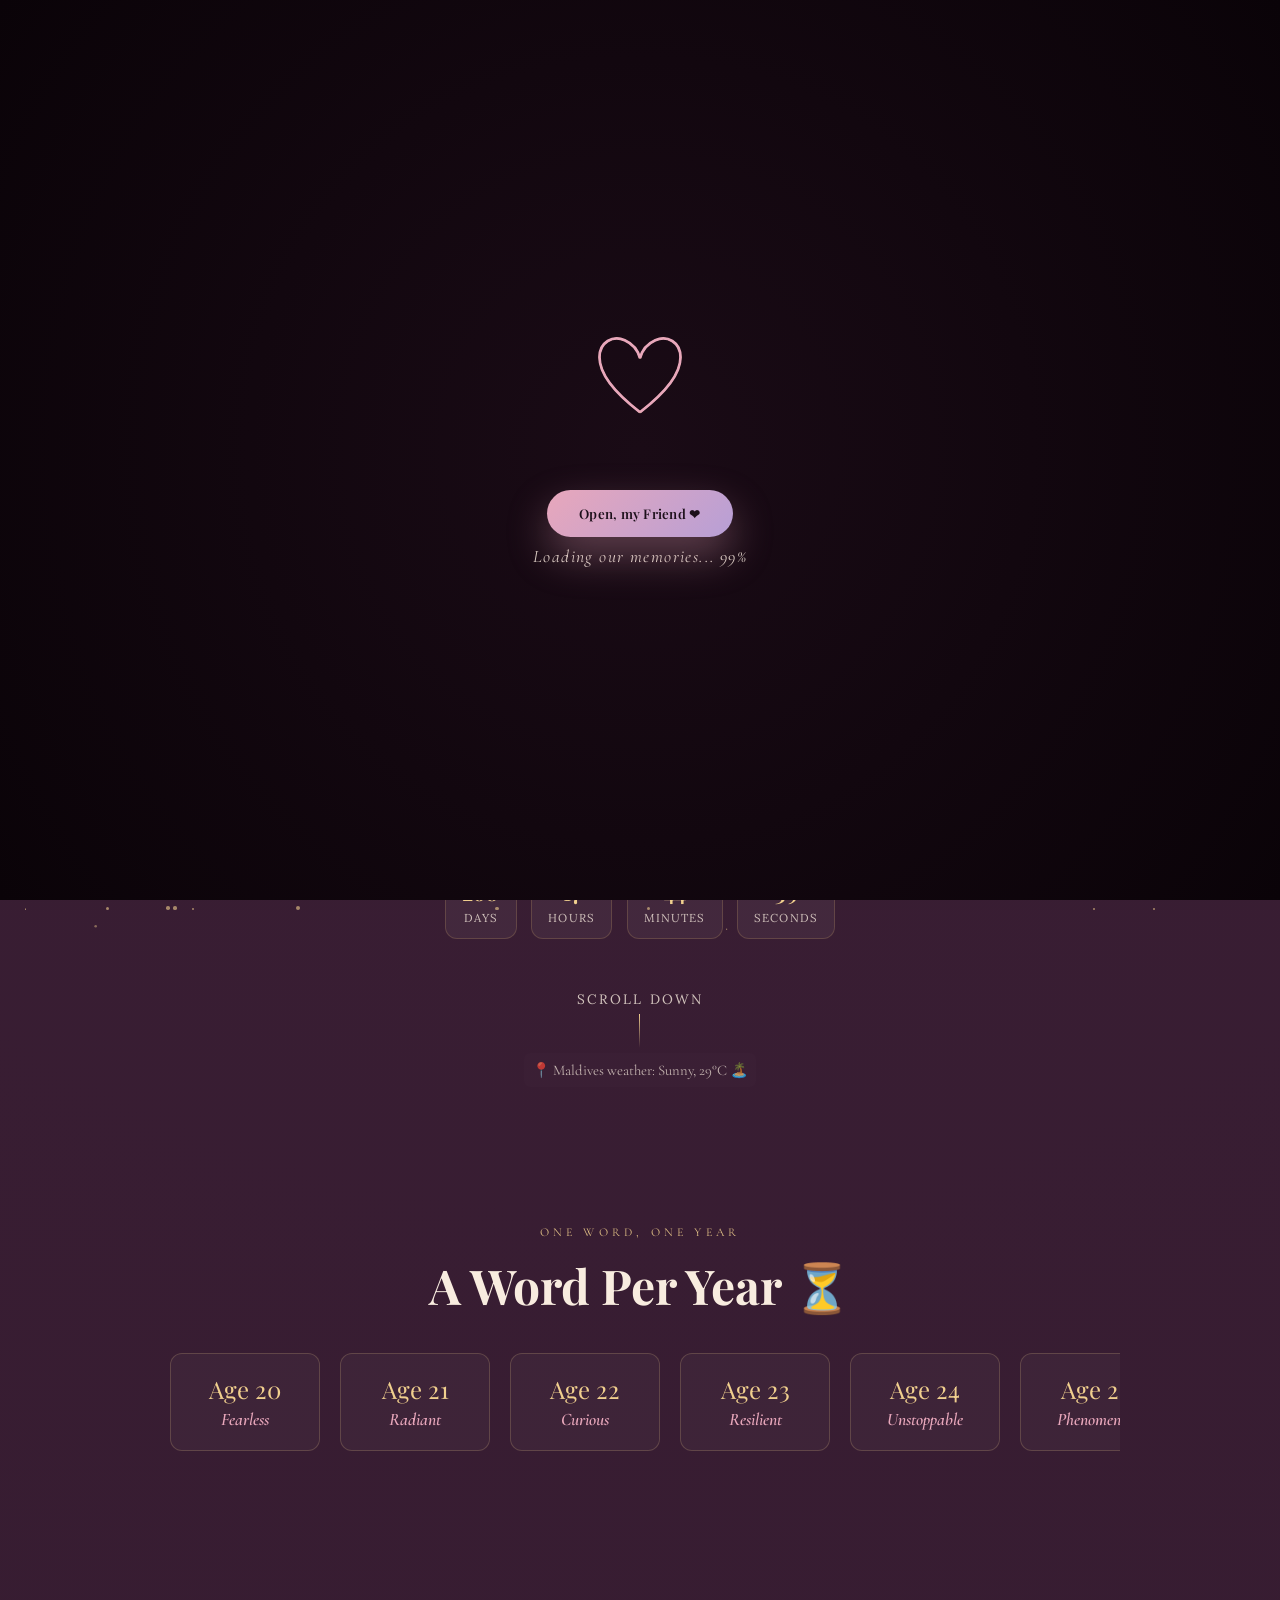
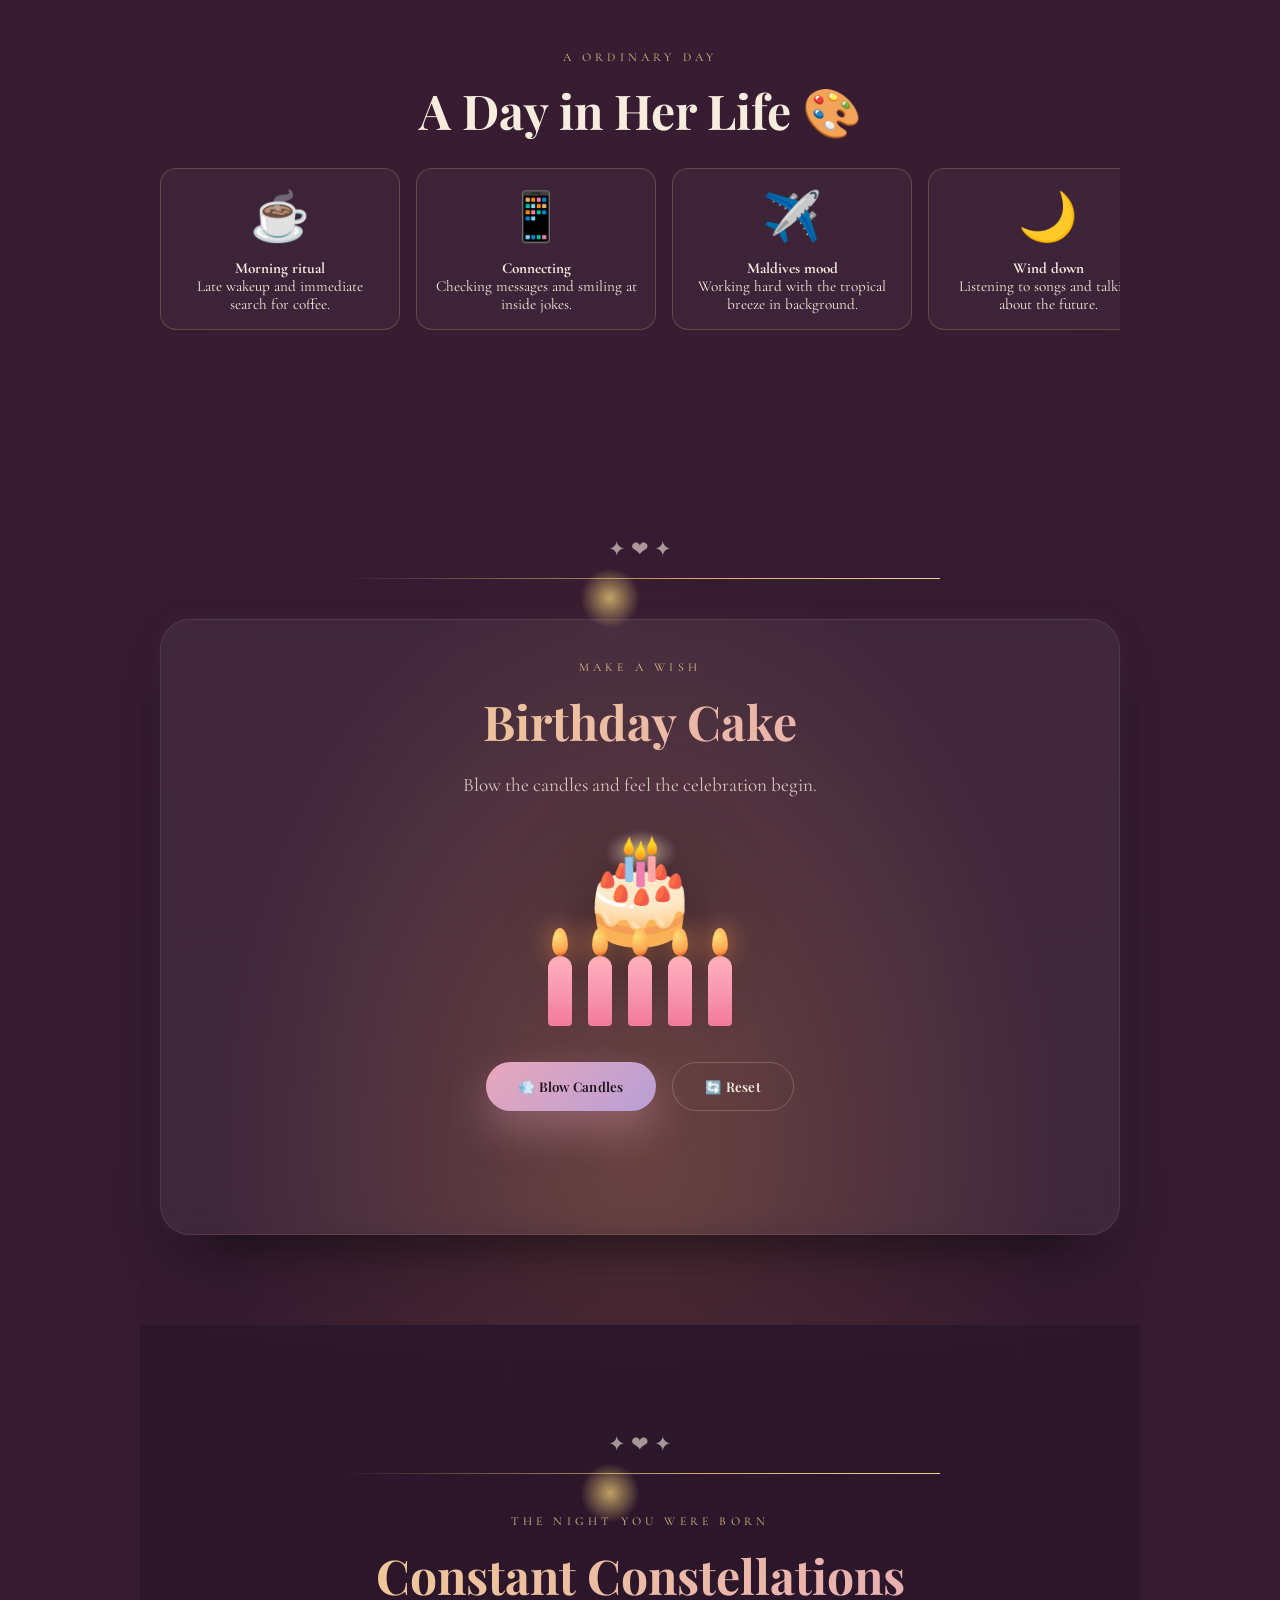
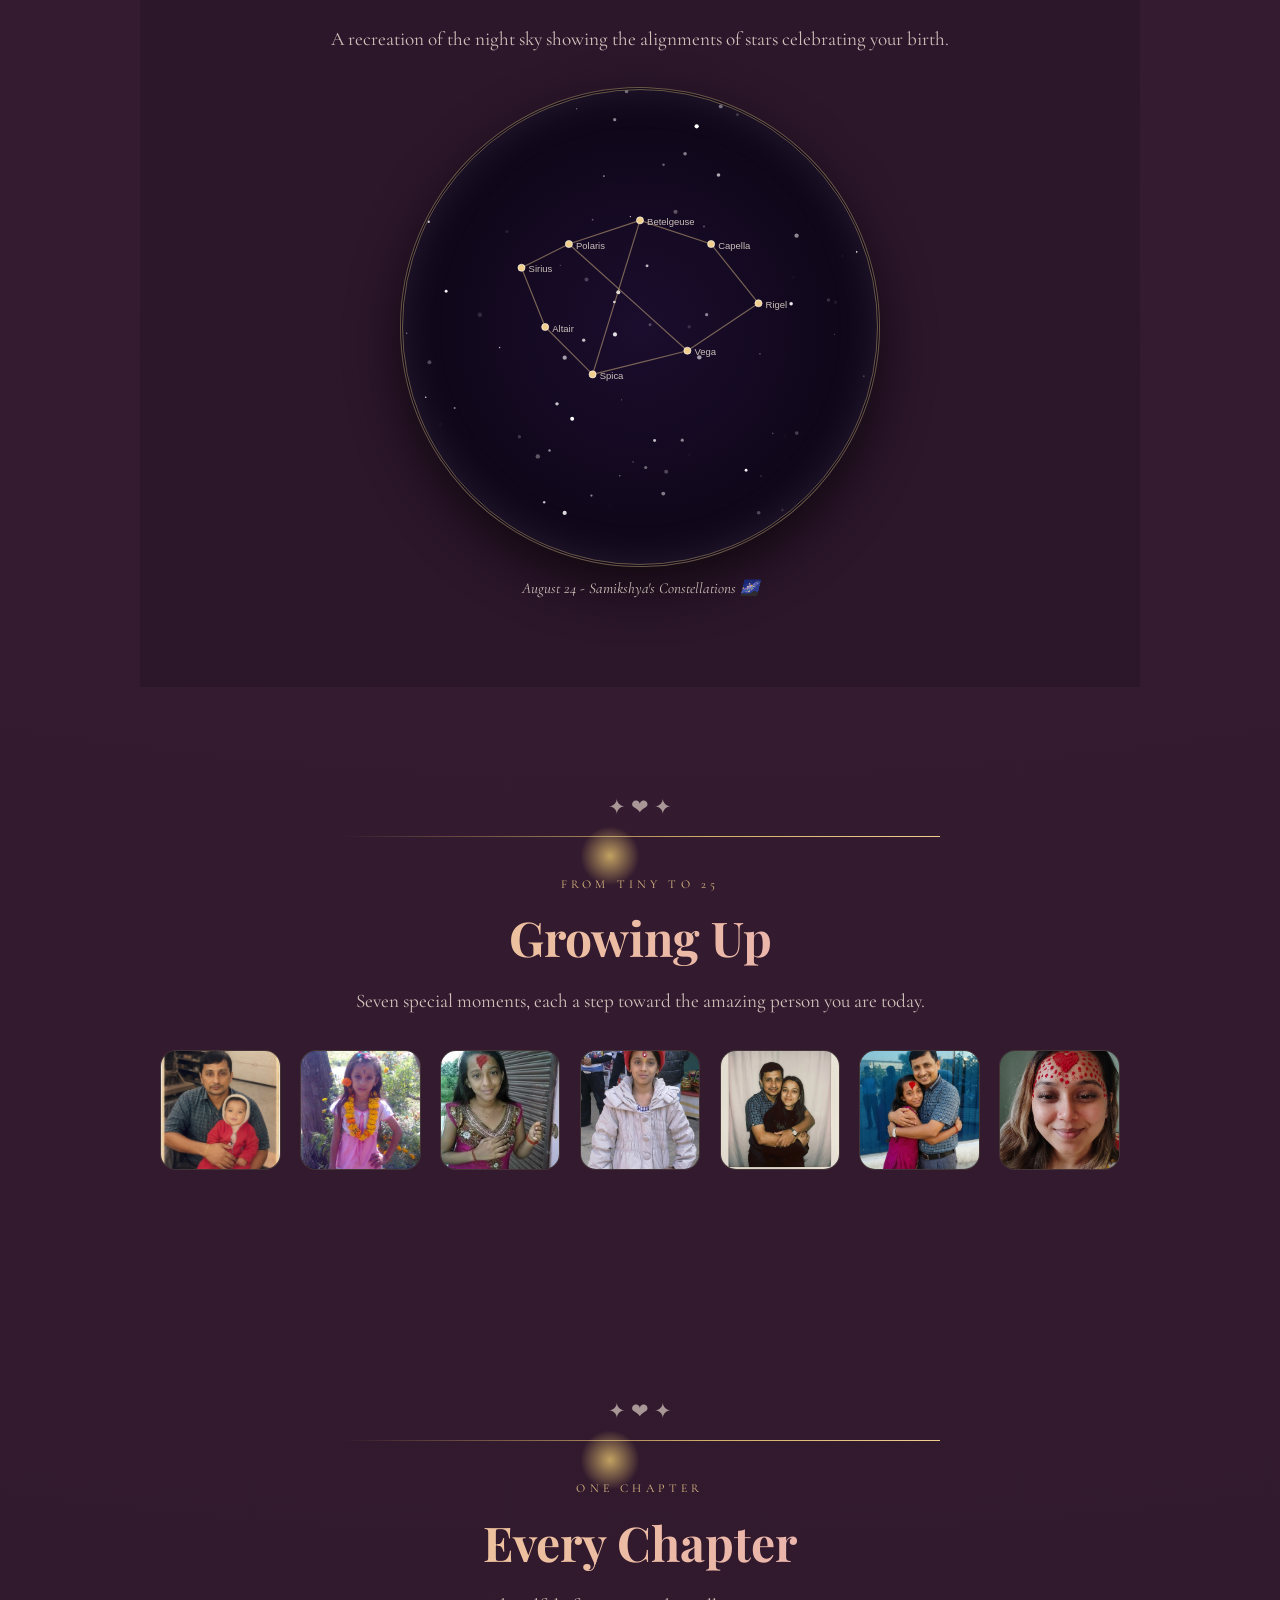
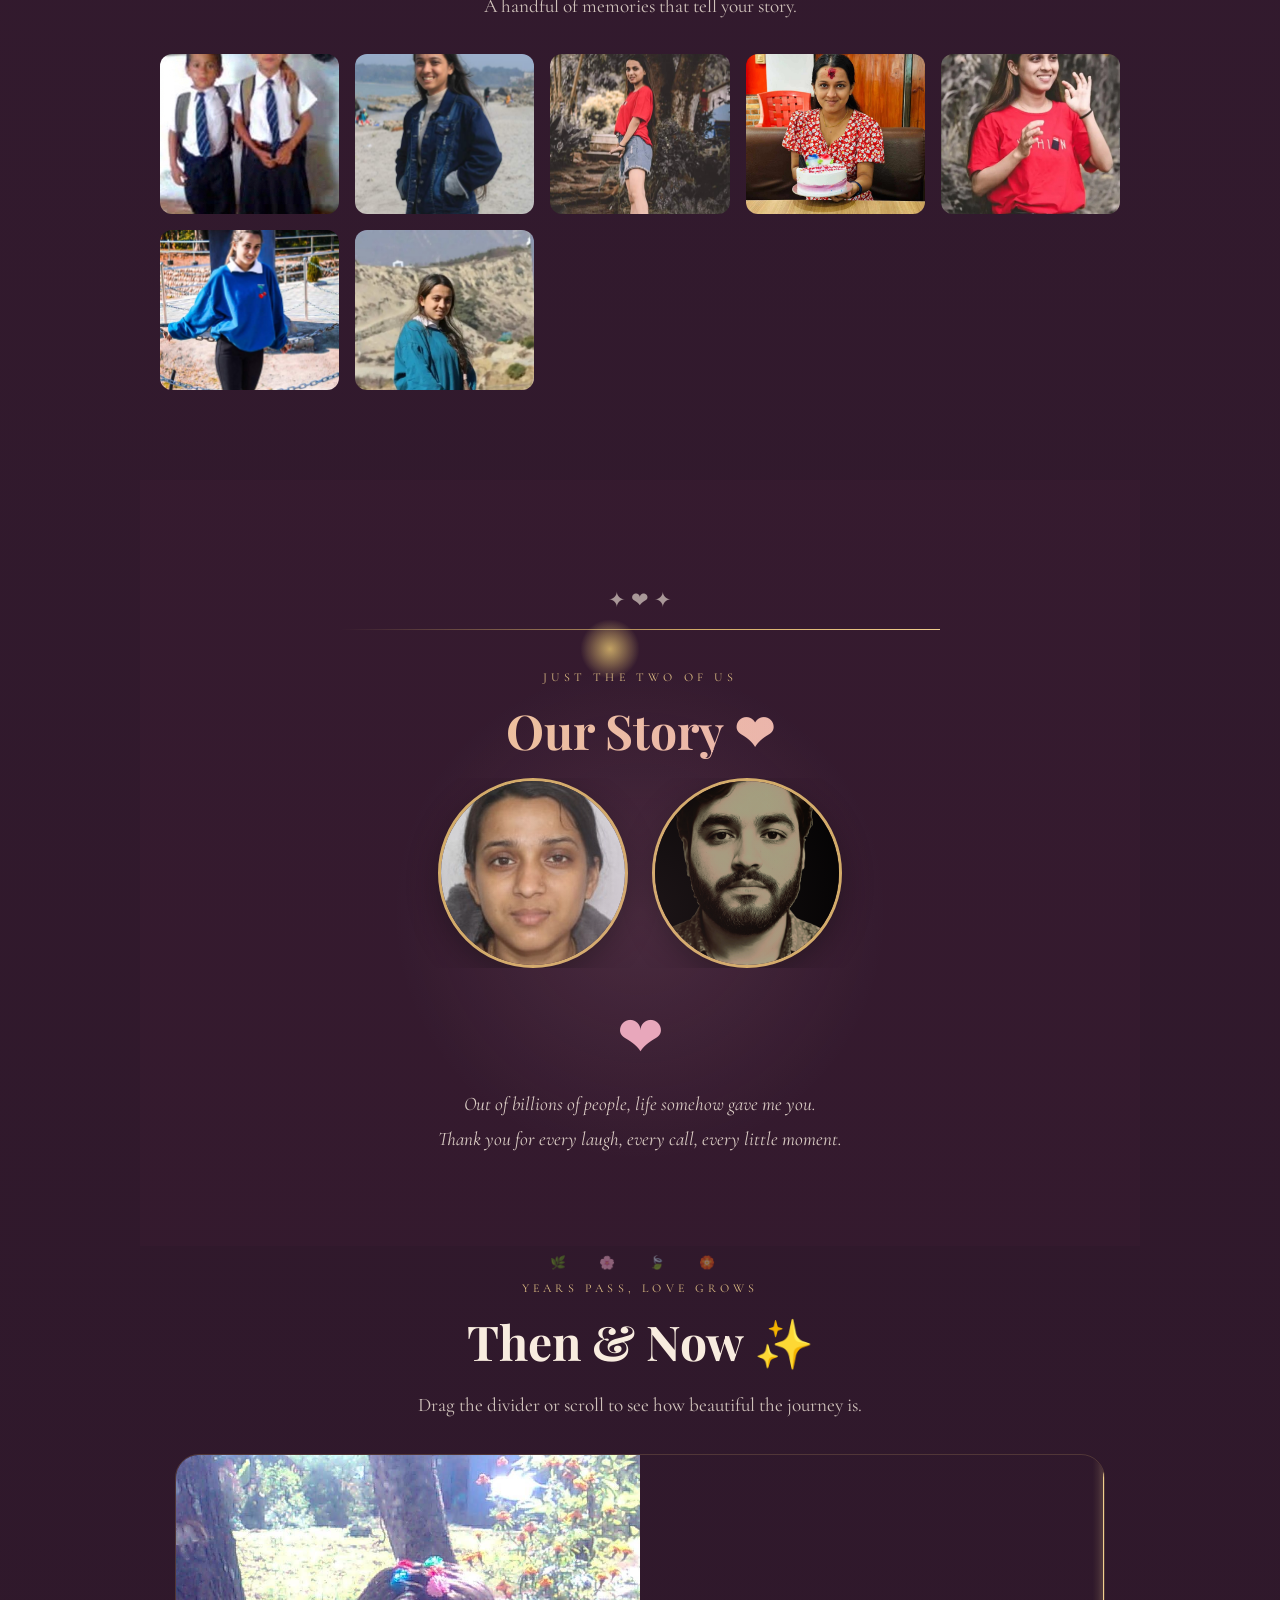
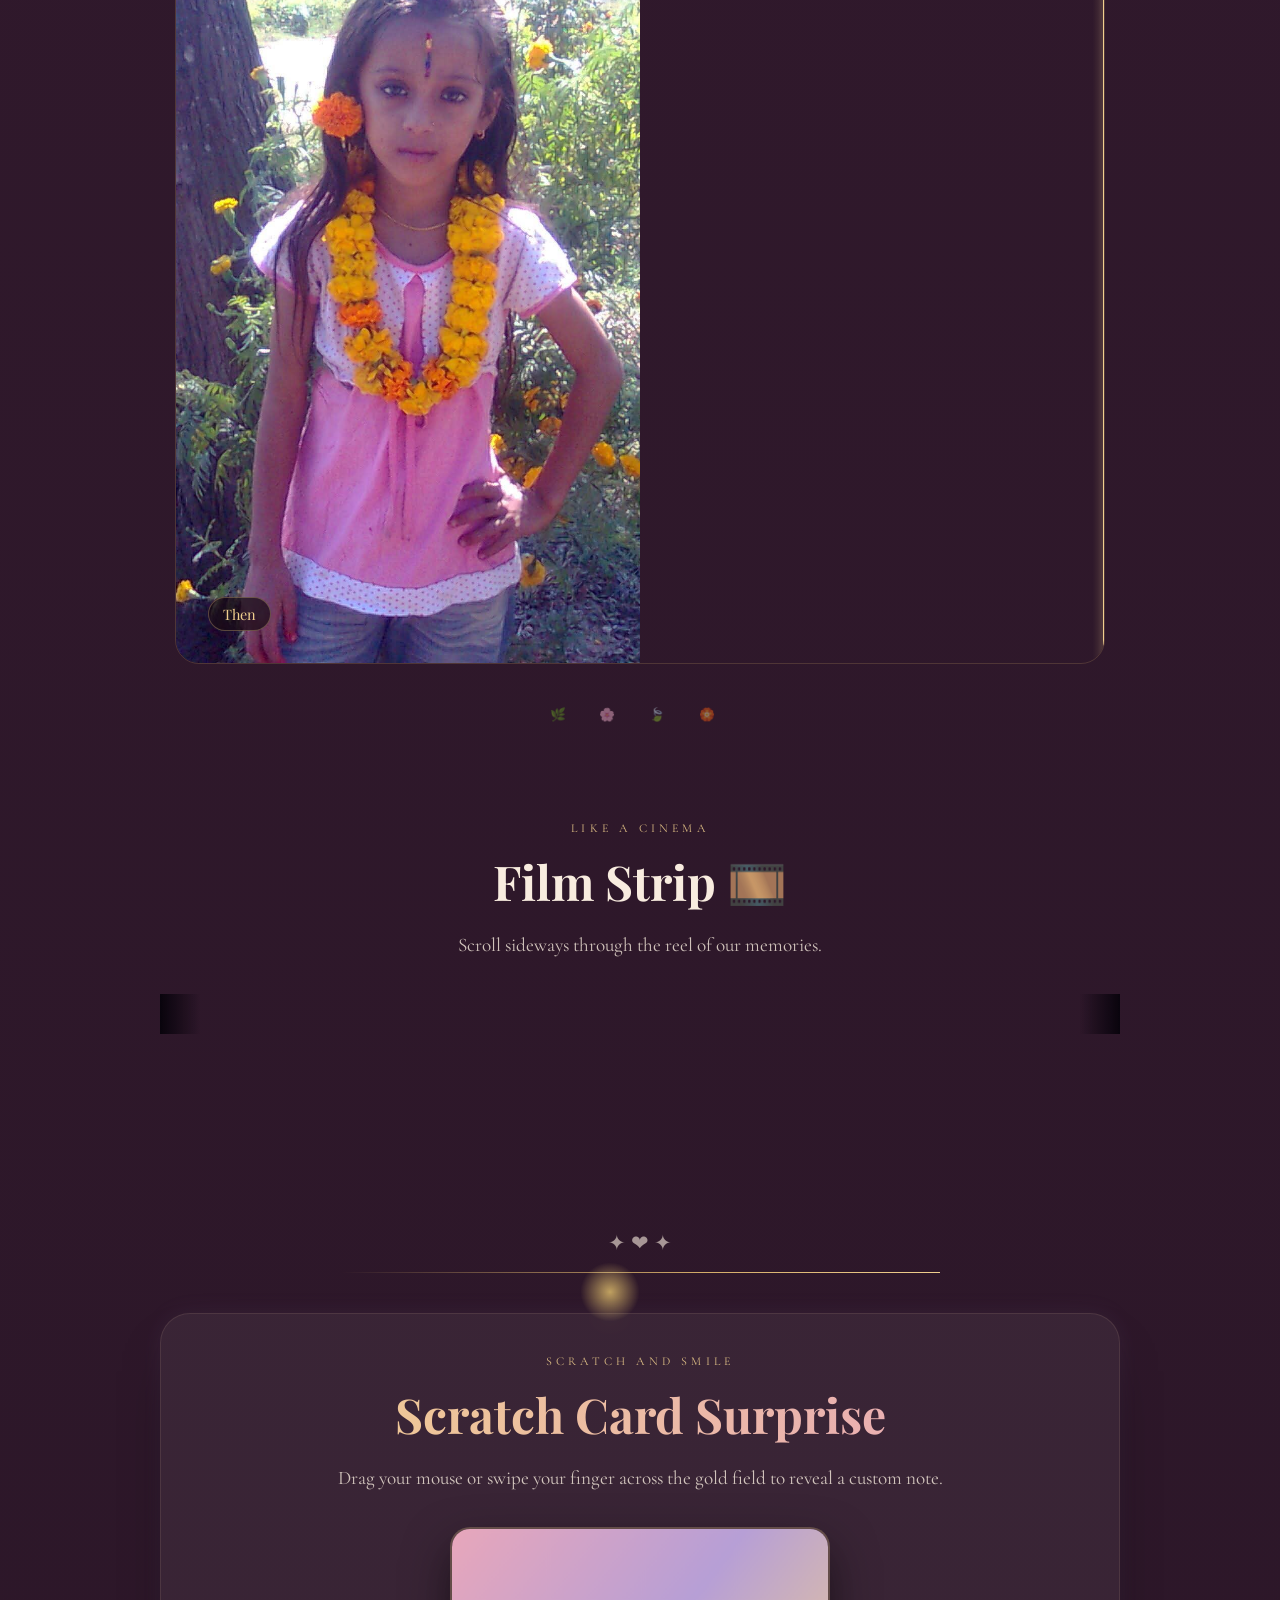
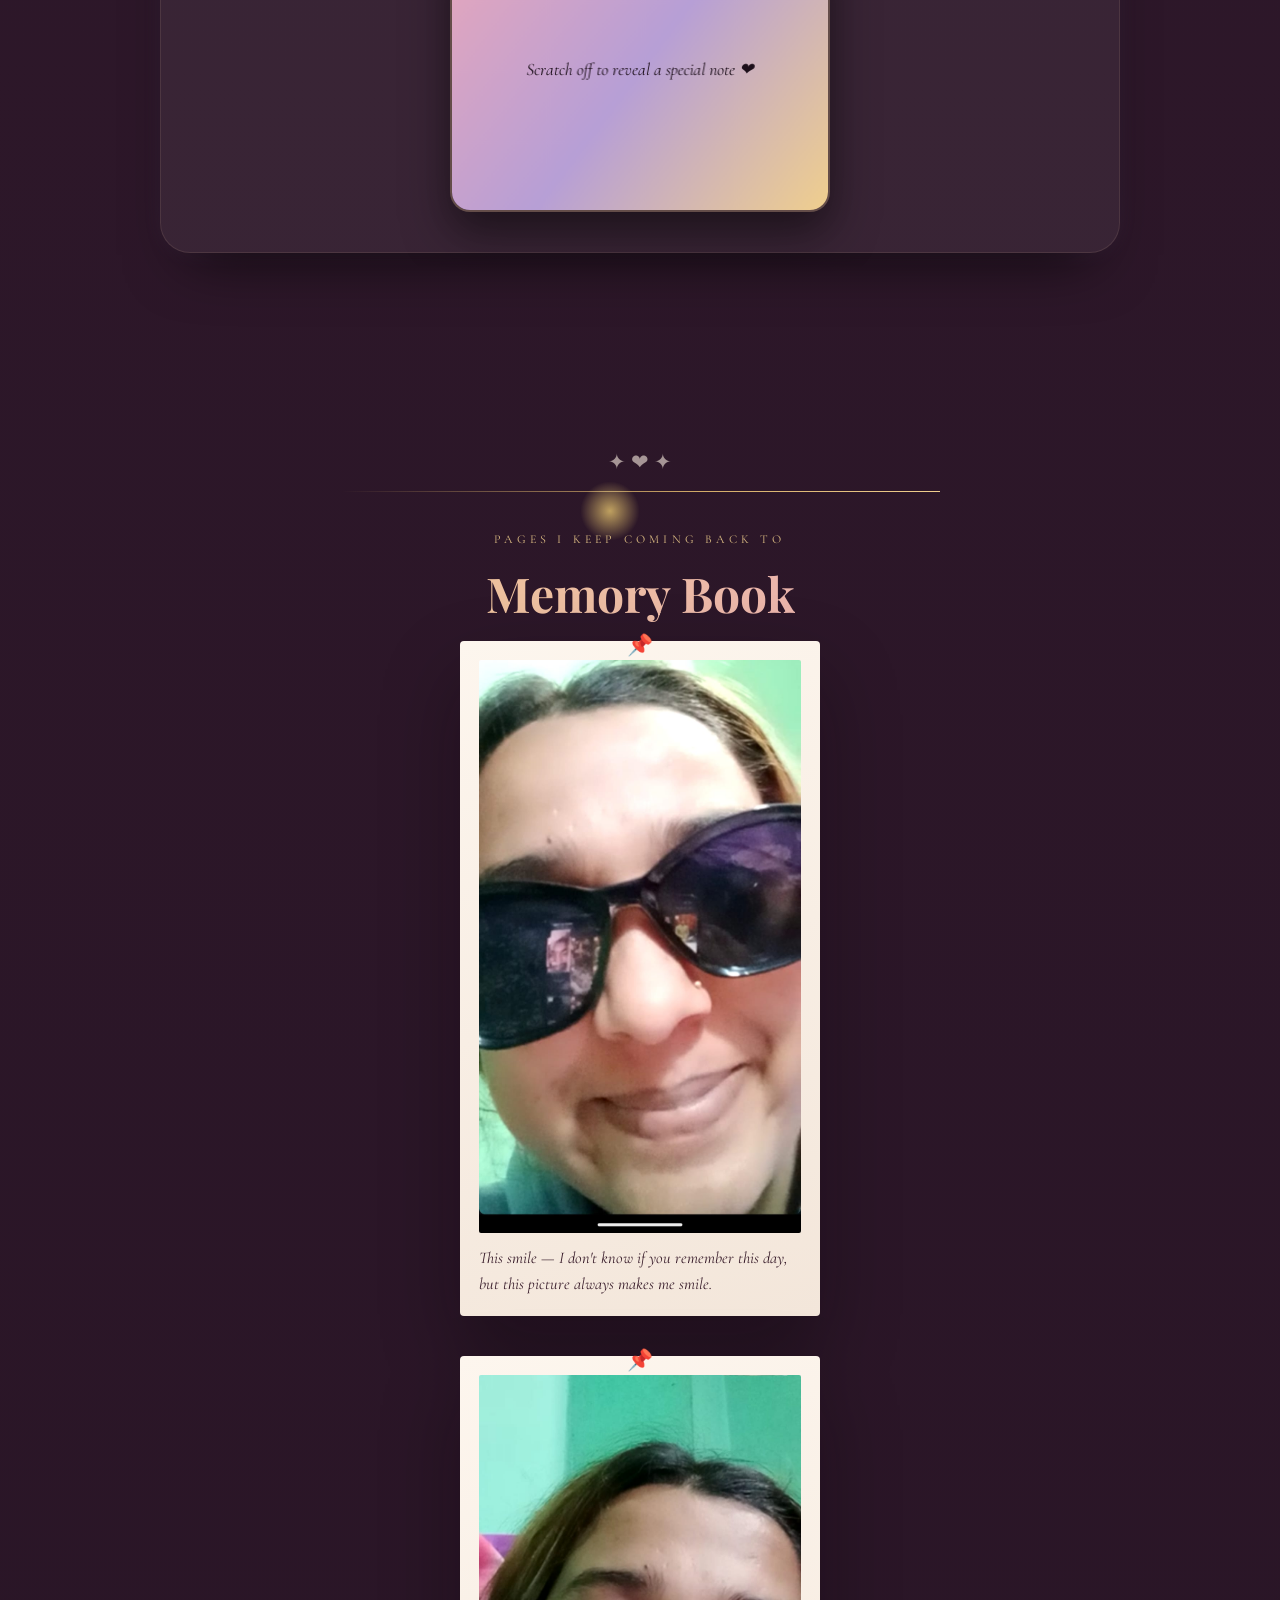
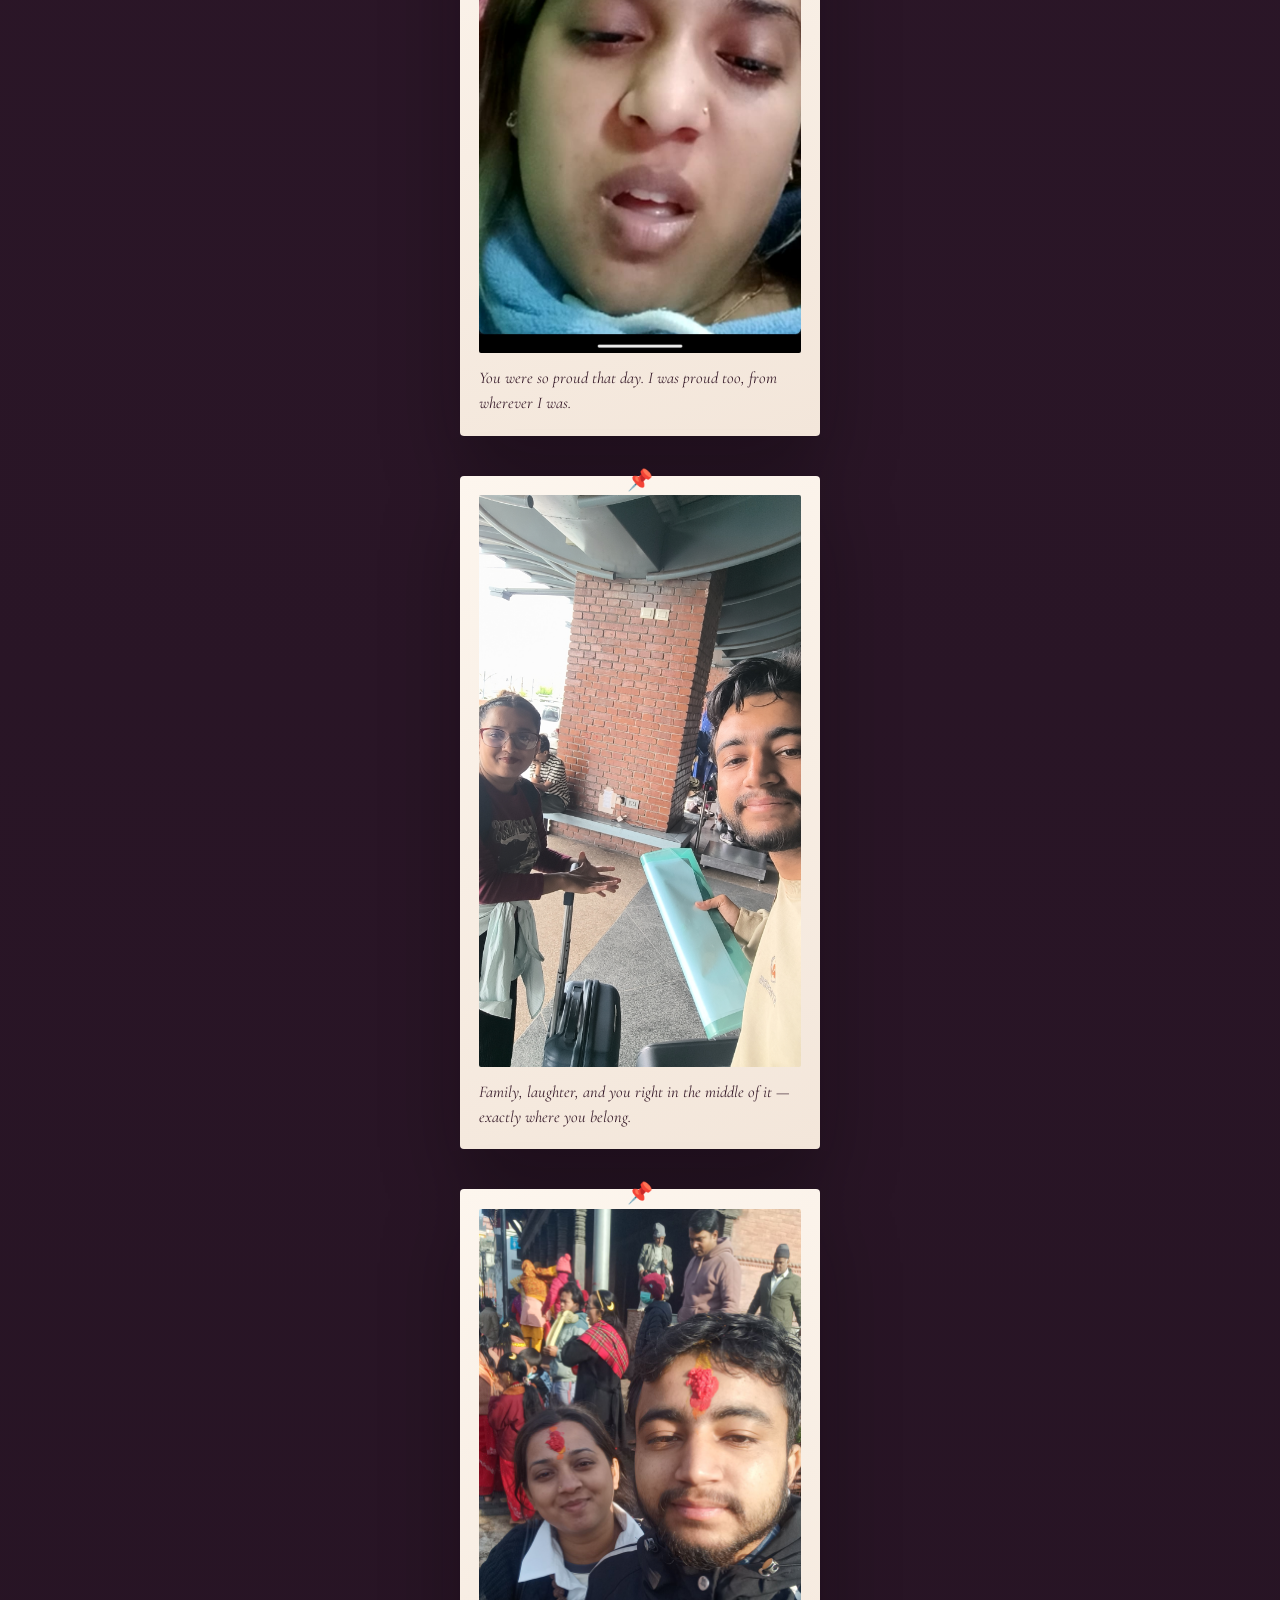
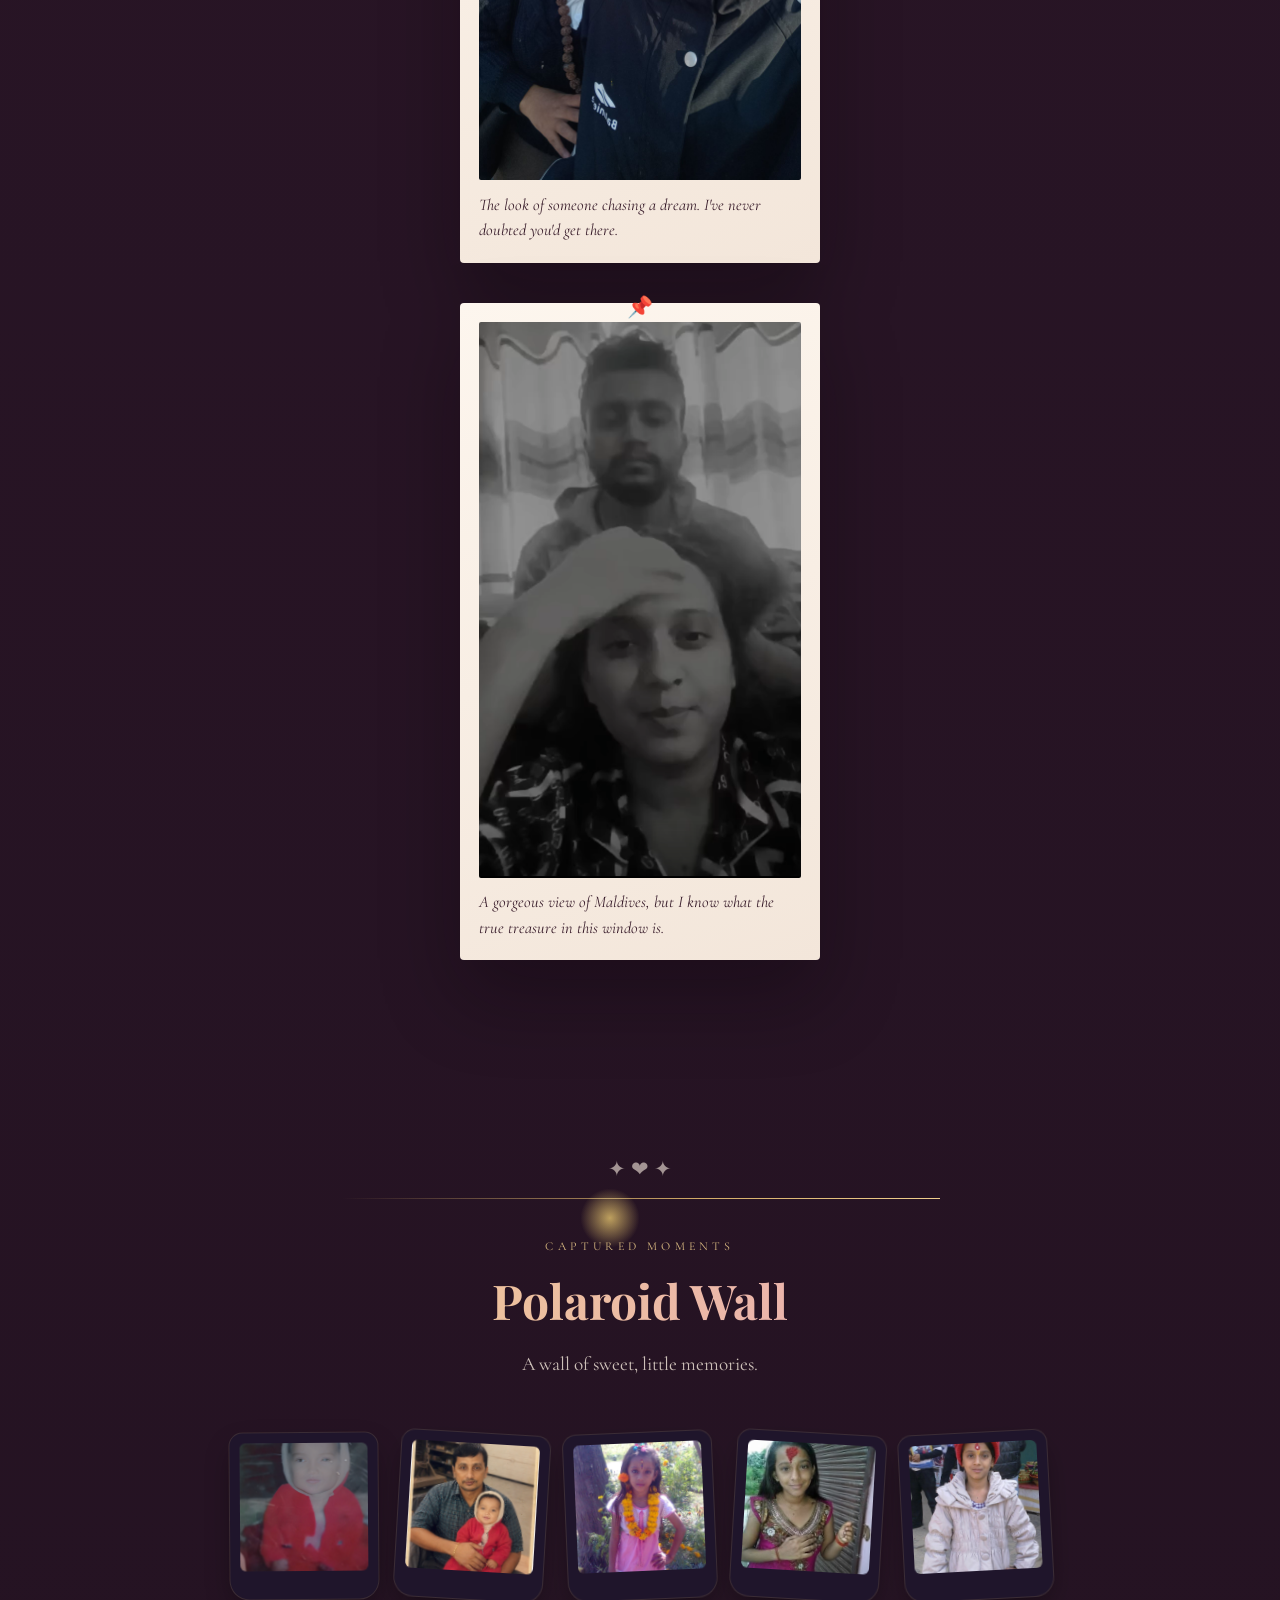
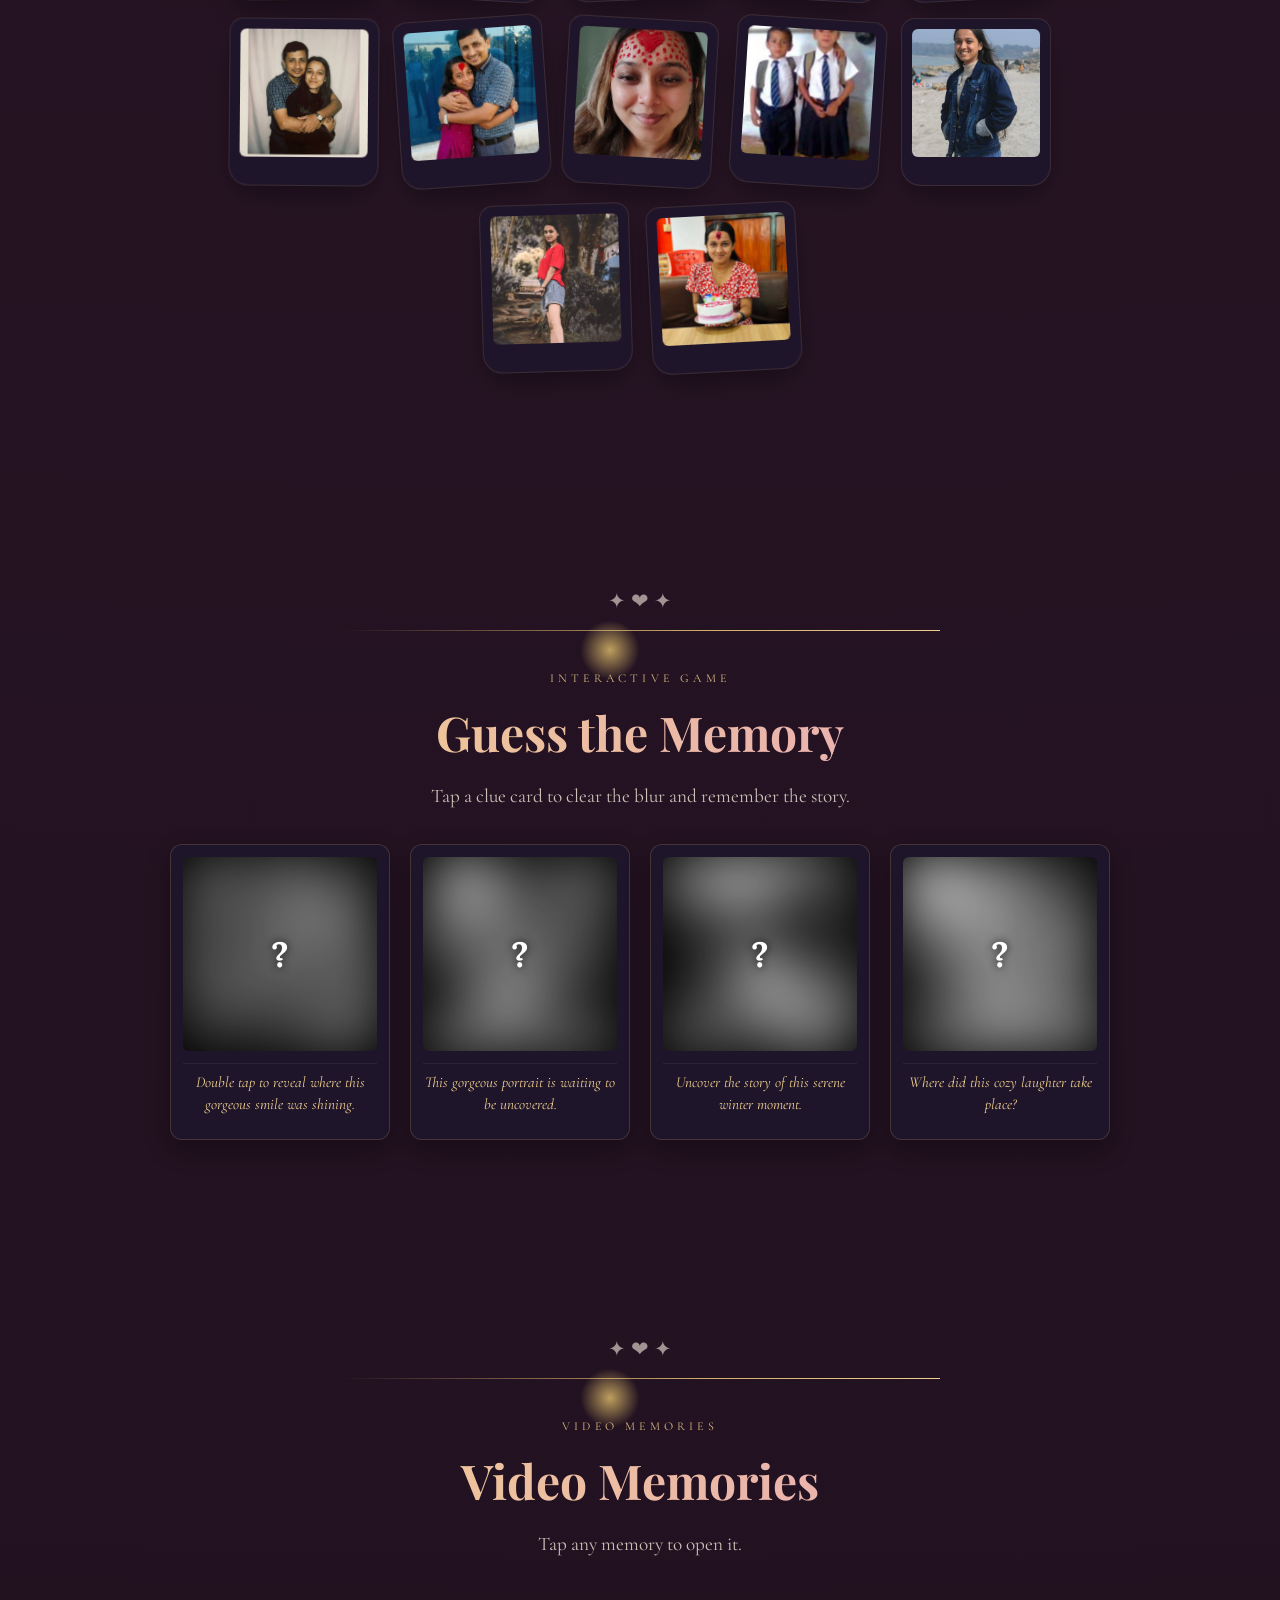
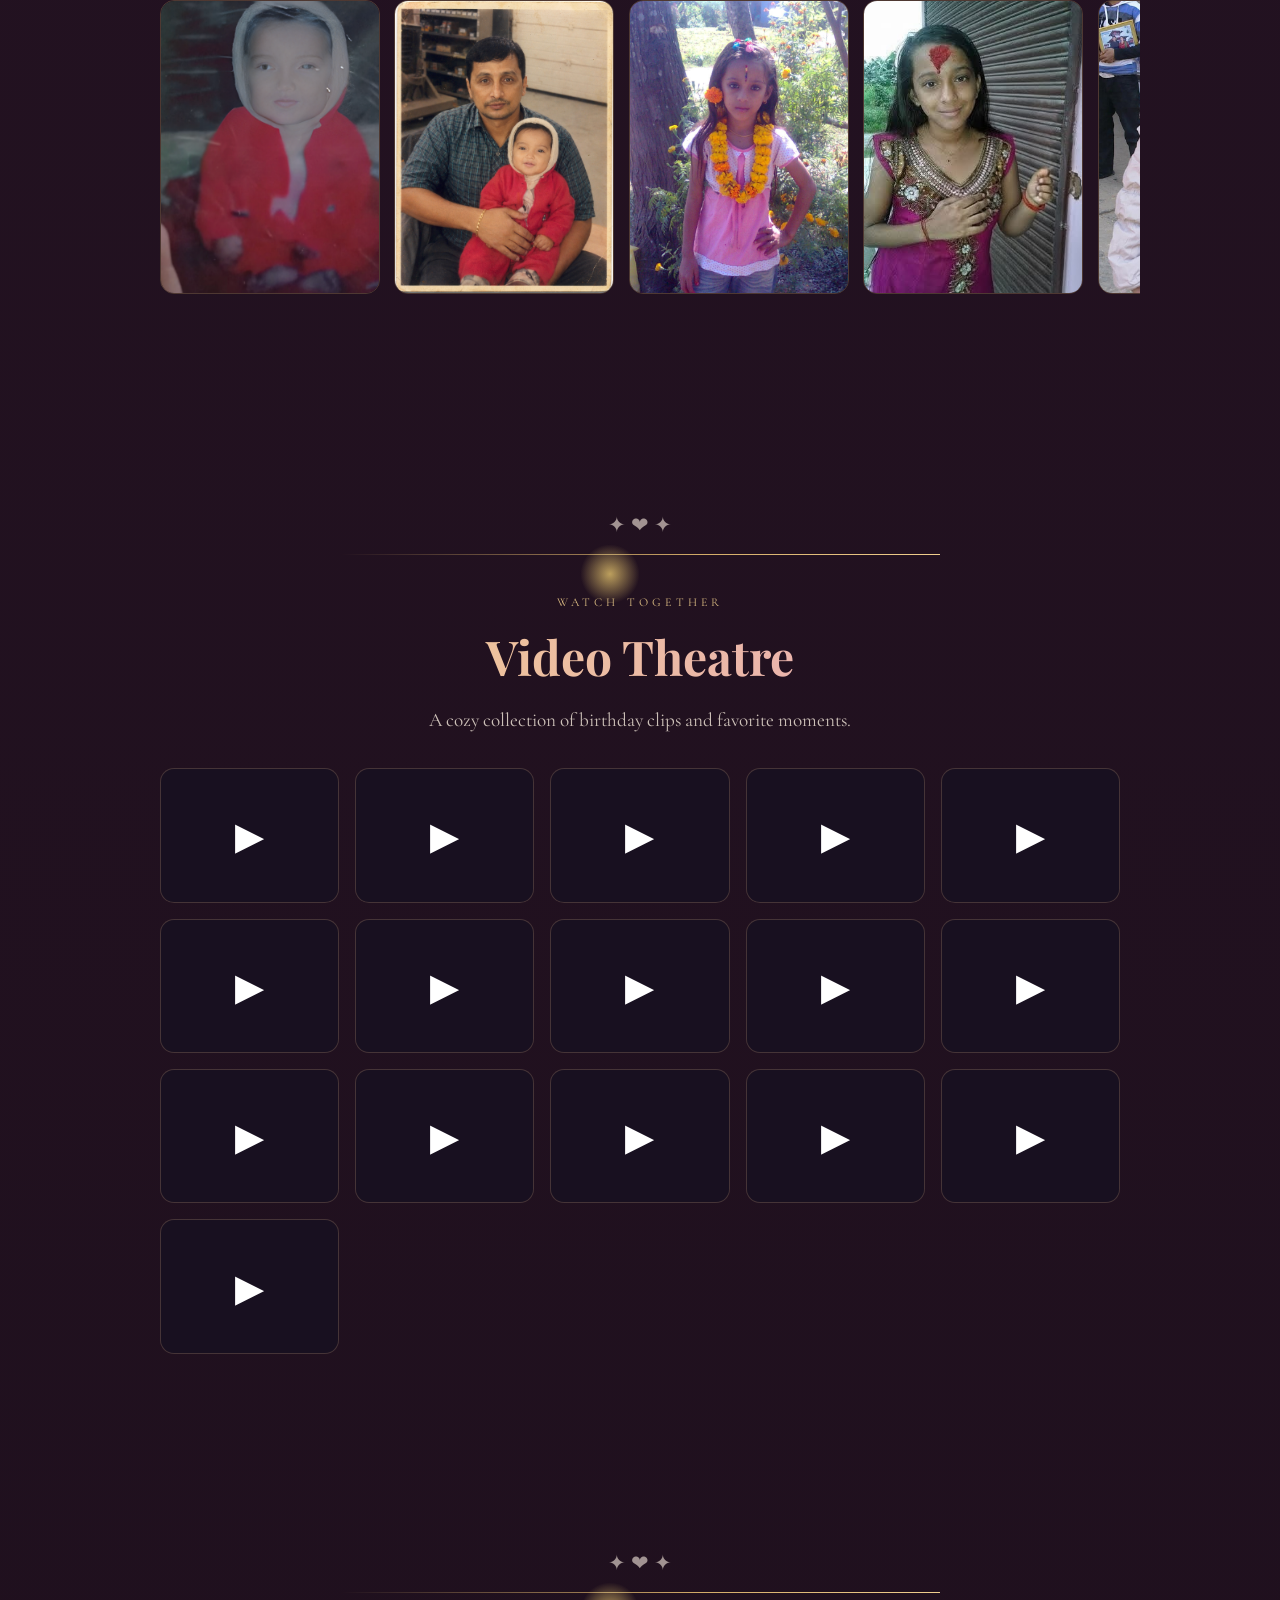
==== commit 0236150f: "feat: add memory jigsaw puzzle hint panel and clean up script formatting" ====
--- a/index.html
+++ b/index.html
@@ -194,19 +194,26 @@
     <h2 class="section-title">Memory Jigsaw</h2>
     <p class="section-sub">Drag and snap the pieces onto their matching spots to restore the favorite snapshot.</p>
     <div class="puzzle-container">
-      <div class="puzzle-board" id="puzzleBoard">
-        <div class="puzzle-slot"></div>
-        <div class="puzzle-slot"></div>
-        <div class="puzzle-slot"></div>
-        <div class="puzzle-slot"></div>
-        <div class="puzzle-slot"></div>
-        <div class="puzzle-slot"></div>
-        <div class="puzzle-slot"></div>
-        <div class="puzzle-slot"></div>
-        <div class="puzzle-slot"></div>
-      </div>
-      <div class="puzzle-pieces-pool" id="puzzlePiecesPool"></div>
-      <button class="btn btn-secondary" id="resetPuzzleBtn">🔄 Scramble Puzzle</button>
+      <div class="puzzle-play-area">
+        <div class="puzzle-board" id="puzzleBoard">
+          <div class="puzzle-slot"></div>
+          <div class="puzzle-slot"></div>
+          <div class="puzzle-slot"></div>
+          <div class="puzzle-slot"></div>
+          <div class="puzzle-slot"></div>
+          <div class="puzzle-slot"></div>
+          <div class="puzzle-slot"></div>
+          <div class="puzzle-slot"></div>
+          <div class="puzzle-slot"></div>
+        </div>
+        <div class="puzzle-pieces-pool" id="puzzlePiecesPool"></div>
+        <button class="btn btn-secondary" id="resetPuzzleBtn">🔄 Scramble Puzzle</button>
+      </div>
+      <aside class="puzzle-hint-panel">
+        <div class="puzzle-hint-label">Hint</div>
+        <img class="puzzle-hint-image" src="IMG_20260613_132112633.jpg" alt="Puzzle hint image">
+        <div class="puzzle-hint-copy">Drag each piece onto the correct slot to reunite the memory. Use this picture as a reference while you complete the puzzle.</div>
+      </aside>
     </div>
   </div>
 </section>
--- a/style.css
+++ b/style.css
@@ -274,12 +274,19 @@
 .scratch-canvas { position: absolute; top:0; left:0; width: 100%; height: 100%; cursor: crosshair; touch-action: none; transition: opacity 0.5s ease; }
 
 /* 4. Jigsaw Puzzle */
-.puzzle-container { max-width: 460px; margin: 0 auto; display: flex; flex-direction: column; align-items: center; gap: 20px; }
-.puzzle-board { width: 300px; height: 300px; border: 2.5px dashed rgba(240, 207, 142, 0.4); border-radius: 8px; position: relative; background: rgba(0,0,0,0.2); }
-.puzzle-slot { width: 100px; height: 100px; border: 0.5px solid rgba(255,255,255,0.06); float: left; position: relative; }
-.puzzle-pieces-pool { display: flex; flex-wrap: wrap; gap: 12px; justify-content: center; width: 100%; min-height: 110px; padding: 10px; border-radius: 12px; background: rgba(255,255,255,0.02); border: 1px solid rgba(255,255,255,0.05); }
-.puzzle-piece { width: 96px; height: 96px; border-radius: 6px; cursor: grab; background-size: 300px 300px; background-repeat: no-repeat; border: 1px solid #d3ac68; box-shadow: 0 4px 10px rgba(0,0,0,0.4); transition: transform 0.2s, box-shadow 0.2s; touch-action: none; }
+.puzzle-container { max-width: 860px; margin: 0 auto; display: grid; grid-template-columns: minmax(320px, 1fr) minmax(280px, 340px); gap: 22px; align-items: start; }
+.puzzle-play-area { display: flex; flex-direction: column; align-items: center; gap: 18px; }
+.puzzle-board { width: 100%; max-width: 380px; aspect-ratio: 1; display: grid; grid-template-columns: repeat(3, 1fr); grid-template-rows: repeat(3, 1fr); border: 2.5px dashed rgba(240, 207, 142, 0.4); border-radius: 18px; position: relative; background: rgba(0,0,0,0.2); overflow: hidden; }
+.puzzle-slot { width: 100%; height: 100%; border: 0.5px solid rgba(255,255,255,0.06); position: relative; }
+.puzzle-slot.highlight { outline: 3px solid rgba(232,167,187,0.9); transition: outline 120ms ease-in-out; }
+.puzzle-slot.correct-highlight { outline: 3px solid rgba(145,230,168,0.95); }
+.puzzle-pieces-pool { display: flex; flex-wrap: wrap; gap: 12px; justify-content: center; width: 100%; min-height: 120px; padding: 12px; border-radius: 16px; background: rgba(255,255,255,0.02); border: 1px solid rgba(255,255,255,0.05); }
+.puzzle-piece { width: 96px; height: 96px; border-radius: 10px; cursor: grab; background-size: cover; background-repeat: no-repeat; border: 1px solid #d3ac68; box-shadow: 0 4px 12px rgba(0,0,0,0.35); transition: transform 0.2s, box-shadow 0.2s; touch-action: none; }
 .puzzle-piece:active { cursor: grabbing; transform: scale(1.05); box-shadow: 0 8px 18px rgba(0,0,0,0.6); }
+.puzzle-hint-panel { background: rgba(255,255,255,0.05); border: 1px solid rgba(255,255,255,0.08); border-radius: 22px; padding: 18px; display: flex; flex-direction: column; gap: 14px; align-items: stretch; }
+.puzzle-hint-label { font-family: 'Cormorant Garamond', serif; font-size: 0.85rem; text-transform: uppercase; letter-spacing: 0.18em; color: #f0cf8e; }
+.puzzle-hint-image { width: 100%; border-radius: 18px; object-fit: cover; aspect-ratio: 4/3; border: 1px solid rgba(240,207,142,0.18); }
+.puzzle-hint-copy { font-size: 0.95rem; line-height: 1.6; color: rgba(248,236,223,0.92); }
 
 /* 5. Time Capsule */
 .capsule-card { max-width: 440px; margin: 0 auto; text-align: center; padding: 30px 20px; }
@@ -327,6 +334,42 @@
   .coupons-grid { grid-template-columns: 1fr; }
   .glass { padding: 1.5rem; }
   .reasons-grid { grid-template-columns: repeat(2, 1.5fr); }
+}
+/* Mobile usability tweaks: larger touch targets, spacing, and responsive puzzle */
+@media (max-width: 760px) {
+  /* Increase readable spacing and reduce visual density */
+  .section { padding: clamp(1.2rem, 4vw, 2.2rem); }
+  .section-inner { gap: 12px; }
+  .section-title { font-size: clamp(1.6rem, 5.2vw, 2.2rem); }
+  .section-sub { font-size: 0.98rem; line-height: 1.6; }
+
+  /* Bigger buttons for touch */
+  .btn { padding: 12px 18px; font-size: 1rem; border-radius: 14px; }
+
+  /* Make inputs and textareas easier to use */
+  textarea, input, .capsule-input, .your-turn-textarea, .future-letter-editor { font-size: 1rem; width: 100%; min-height: 48px; }
+
+  /* Reduce heavy shadows and animations for smoother performance */
+  .hero-photo-frame, .glass, .polaroid, .book-page, .puzzle-container { box-shadow: none; }
+  * { -webkit-tap-highlight-color: rgba(0,0,0,0.05); }
+
+  /* Responsive puzzle sizing */
+  .puzzle-container { grid-template-columns: 1fr; }
+  .puzzle-board { width: 100%; max-width: 100%; height: auto; }
+  .puzzle-slot { width: 100%; height: auto; min-height: 0; }
+  .puzzle-piece { width: 88px; height: 88px; }
+  .puzzle-hint-panel { width: 100%; }
+
+  /* Make interactive areas more touch-friendly */
+  .chapter-dot, .coupon-card, .quiz-option, .polaroid, .slide, .coupon-card { touch-action: manipulation; }
+
+  /* Stack some complex layouts vertically to avoid overflow */
+  .license-body { grid-template-columns: 1fr; grid-auto-rows: auto; }
+  .split-screen-section { height: auto; display: block; }
+  .split-pane { position: relative; width: 100%; height: auto; }
+
+  /* Improve scrolling performance by disabling heavy transforms */
+  .floaty, .cursor-trail-particle { display: none; }
 }
 @media (min-width: 1024px) { .growing-grid { grid-template-columns:repeat(7,1fr); } }
 @media (prefers-reduced-motion: reduce) { *, *::before, *::after { animation-duration:.001s !important; transition-duration:.001s !important; } }
--- a/enhancements_v2.css
+++ b/enhancements_v2.css
@@ -7,6 +7,9 @@
   position: fixed; left: 1.5rem; top: 50%; transform: translateY(-50%);
   display: flex; flex-direction: column; gap: 14px; z-index: 999;
 }
+
+/* Hide floating chapter dots (Table of Contents) — removed per user request */
+.ebook-chapters { display: none !important; }
 .chapter-dot {
   width: 10px; height: 10px; border-radius: 50%; background: rgba(240,207,142,0.3);
   border: 1px solid rgba(240,207,142,0.6); position: relative; transition: all 0.3s ease;
@@ -388,6 +391,31 @@
   text-align: center;
   padding-top: 0.4rem;
   letter-spacing: 0.03em;
+}
+
+/* Mobile tweaks for Friendship License to avoid internal scrollbars and overflow */
+@media (max-width: 760px) {
+  .friendship-license-card {
+    padding: 1rem;
+    width: calc(100% - 1.5rem);
+    margin: 1rem auto;
+    border-radius: 18px;
+  }
+  .license-top-row { flex-direction: column; align-items: flex-start; gap: 0.5rem; }
+  .license-body { grid-template-columns: 1fr; gap: 0.9rem; align-items: start; }
+  .license-photo-wrap { aspect-ratio: 9/16; width: 100%; border-radius: 16px; }
+  .license-photo-wrap img { width: 100%; height: auto; object-fit: cover; }
+  .license-name { font-size: clamp(1.25rem, 4vw, 1.6rem); }
+  .license-row { padding: 0.7rem 0.85rem; font-size: 0.9rem; }
+  .license-barcode { height: 44px; }
+  .license-note { font-size: 0.85rem; padding-top: 0.6rem; }
+
+  /* Hide native scrollbars inside the card on mobile to avoid the thin overlay seen on some devices */
+  .friendship-license-card, .friendship-license-card * {
+    -ms-overflow-style: none; /* IE 10+ */
+    scrollbar-width: none; /* Firefox */
+  }
+  .friendship-license-card *::-webkit-scrollbar { display: none; width: 0; height: 0; }
 }
 
 /* ── NIGHT SKY WISH ── */
